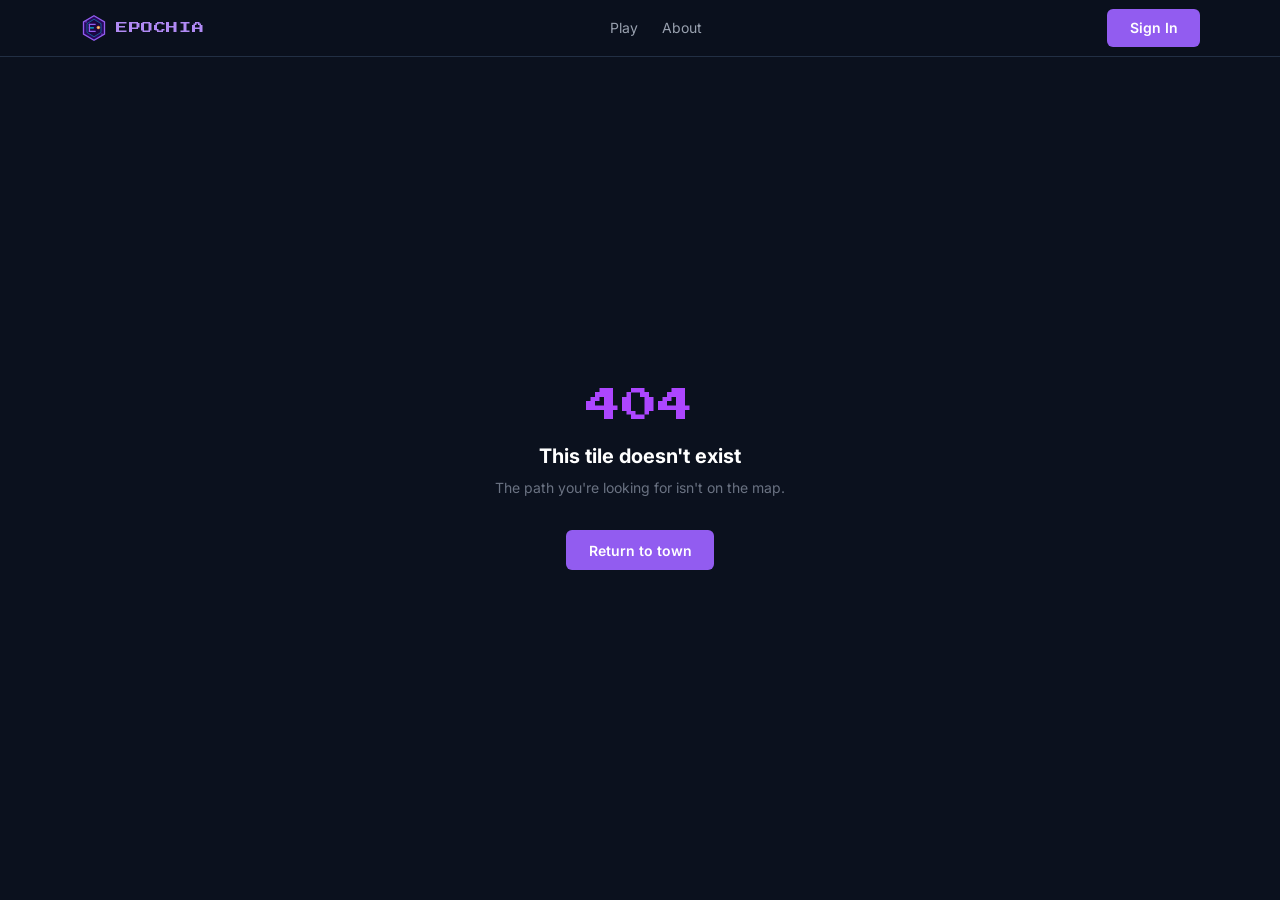
==== index.html @ da59c042 "deploy: add index.html" ====
<!DOCTYPE html>
<html lang="en">
  <head>
    <meta charset="UTF-8" />
    <meta name="viewport" content="width=device-width, initial-scale=1.0, maximum-scale=1" />
    <title>Epochia Games</title>
    <meta name="description" content="Epochia Games — built on Replit. Update this description to reflect the app." />
    <meta name="robots" content="index, follow" />
    <meta property="og:title" content="Epochia Games" />
    <meta property="og:description" content="Epochia Games — built on Replit. Update this description to reflect the app." />
    <meta property="og:type" content="website" />
    <meta name="twitter:card" content="summary_large_image" />
    <meta name="twitter:title" content="Epochia Games" />
    <meta name="twitter:description" content="Epochia Games — built on Replit. Update this description to reflect the app." />
    <link rel="icon" type="image/svg+xml" href="/favicon.svg" />
    <link rel="preconnect" href="https://fonts.googleapis.com">
    <link rel="preconnect" href="https://fonts.gstatic.com" crossorigin>
    <link href="https://fonts.googleapis.com/css2?family=Inter:wght@400;500;600;700&display=swap" rel="stylesheet">
    <script type="module" crossorigin src="/assets/index-Gk2Ag3Xk.js"></script>
    <link rel="stylesheet" crossorigin href="/assets/index-BjcVguoH.css">
  </head>
  <body>
    <div id="root"></div>
  </body>
</html>
---- assets/index-BjcVguoH.css ----
@import"https://fonts.googleapis.com/css2?family=Press+Start+2P&family=Inter:wght@400;500;600;700&display=swap";@layer components;@layer properties{@supports (((-webkit-hyphens:none)) and (not (margin-trim:inline))) or ((-moz-orient:inline) and (not (color:rgb(from red r g b)))){*,:before,:after,::backdrop{--tw-translate-x:0;--tw-translate-y:0;--tw-translate-z:0;--tw-rotate-x:initial;--tw-rotate-y:initial;--tw-rotate-z:initial;--tw-skew-x:initial;--tw-skew-y:initial;--tw-space-y-reverse:0;--tw-space-x-reverse:0;--tw-border-style:solid;--tw-leading:initial;--tw-font-weight:initial;--tw-tracking:initial;--tw-ordinal:initial;--tw-slashed-zero:initial;--tw-numeric-figure:initial;--tw-numeric-spacing:initial;--tw-numeric-fraction:initial;--tw-shadow:0 0 #0000;--tw-shadow-color:initial;--tw-shadow-alpha:100%;--tw-inset-shadow:0 0 #0000;--tw-inset-shadow-color:initial;--tw-inset-shadow-alpha:100%;--tw-ring-color:initial;--tw-ring-shadow:0 0 #0000;--tw-inset-ring-color:initial;--tw-inset-ring-shadow:0 0 #0000;--tw-ring-inset:initial;--tw-ring-offset-width:0px;--tw-ring-offset-color:#fff;--tw-ring-offset-shadow:0 0 #0000;--tw-outline-style:solid;--tw-backdrop-blur:initial;--tw-backdrop-brightness:initial;--tw-backdrop-contrast:initial;--tw-backdrop-grayscale:initial;--tw-backdrop-hue-rotate:initial;--tw-backdrop-invert:initial;--tw-backdrop-opacity:initial;--tw-backdrop-saturate:initial;--tw-backdrop-sepia:initial;--tw-duration:initial;--tw-ease:initial;--tw-content:"";--tw-animation-delay:0s;--tw-animation-direction:normal;--tw-animation-duration:initial;--tw-animation-fill-mode:none;--tw-animation-iteration-count:1;--tw-enter-blur:0;--tw-enter-opacity:1;--tw-enter-rotate:0;--tw-enter-scale:1;--tw-enter-translate-x:0;--tw-enter-translate-y:0;--tw-exit-blur:0;--tw-exit-opacity:1;--tw-exit-rotate:0;--tw-exit-scale:1;--tw-exit-translate-x:0;--tw-exit-translate-y:0}}}@layer theme{:root,:host{--font-mono:ui-monospace, SFMono-Regular, Menlo, Monaco, Consolas, "Liberation Mono", "Courier New", monospace;--color-red-50:oklch(97.1% .013 17.38);--color-red-300:oklch(80.8% .114 19.571);--color-red-400:oklch(70.4% .191 22.216);--color-red-500:oklch(63.7% .237 25.331);--color-red-600:oklch(57.7% .245 27.325);--color-green-400:oklch(79.2% .209 151.711);--color-purple-400:oklch(71.4% .203 305.504);--color-purple-500:oklch(62.7% .265 303.9);--color-purple-600:oklch(55.8% .288 302.321);--color-gray-50:oklch(98.5% .002 247.839);--color-gray-300:oklch(87.2% .01 258.338);--color-gray-400:oklch(70.7% .022 261.325);--color-gray-500:oklch(55.1% .027 264.364);--color-gray-600:oklch(44.6% .03 256.802);--color-gray-900:oklch(21% .034 264.665);--color-gray-950:oklch(13% .028 261.692);--color-black:#000;--color-white:#fff;--spacing:.25rem;--container-sm:24rem;--container-md:28rem;--container-lg:32rem;--container-2xl:42rem;--container-6xl:72rem;--text-xs:.75rem;--text-xs--line-height:calc(1 / .75);--text-sm:.875rem;--text-sm--line-height:calc(1.25 / .875);--text-base:1rem;--text-base--line-height: 1.5 ;--text-lg:1.125rem;--text-lg--line-height:calc(1.75 / 1.125);--text-xl:1.25rem;--text-xl--line-height:calc(1.75 / 1.25);--text-2xl:1.5rem;--text-2xl--line-height:calc(2 / 1.5);--text-3xl:1.875rem;--text-3xl--line-height: 1.2 ;--text-4xl:2.25rem;--text-4xl--line-height:calc(2.5 / 2.25);--font-weight-normal:400;--font-weight-medium:500;--font-weight-semibold:600;--font-weight-bold:700;--tracking-tight:-.025em;--tracking-wider:.05em;--tracking-widest:.1em;--leading-snug:1.375;--leading-normal:1.5;--leading-relaxed:1.625;--radius-xl:.75rem;--radius-2xl:1rem;--ease-in-out:cubic-bezier(.4, 0, .2, 1);--animate-spin:spin 1s linear infinite;--animate-pulse:pulse 2s cubic-bezier(.4, 0, .6, 1) infinite;--blur-xl:24px;--aspect-video:16 / 9;--default-transition-duration:.15s;--default-transition-timing-function:cubic-bezier(.4, 0, .2, 1);--default-font-family:"Inter", sans-serif;--default-mono-font-family:var(--font-mono);--color-border:hsl(var(--border))}}@layer base{*,:after,:before,::backdrop{box-sizing:border-box;border:0 solid;margin:0;padding:0}::file-selector-button{box-sizing:border-box;border:0 solid;margin:0;padding:0}html,:host{-webkit-text-size-adjust:100%;tab-size:4;line-height:1.5;font-family:var(--default-font-family,ui-sans-serif, system-ui, sans-serif, "Apple Color Emoji", "Segoe UI Emoji", "Segoe UI Symbol", "Noto Color Emoji");font-feature-settings:var(--default-font-feature-settings,normal);font-variation-settings:var(--default-font-variation-settings,normal);-webkit-tap-highlight-color:transparent}hr{height:0;color:inherit;border-top-width:1px}abbr:where([title]){-webkit-text-decoration:underline dotted;text-decoration:underline dotted}h1,h2,h3,h4,h5,h6{font-size:inherit;font-weight:inherit}a{color:inherit;-webkit-text-decoration:inherit;text-decoration:inherit}b,strong{font-weight:bolder}code,kbd,samp,pre{font-family:var(--default-mono-font-family,ui-monospace, SFMono-Regular, Menlo, Monaco, Consolas, "Liberation Mono", "Courier New", monospace);font-feature-settings:var(--default-mono-font-feature-settings,normal);font-variation-settings:var(--default-mono-font-variation-settings,normal);font-size:1em}small{font-size:80%}sub,sup{vertical-align:baseline;font-size:75%;line-height:0;position:relative}sub{bottom:-.25em}sup{top:-.5em}table{text-indent:0;border-color:inherit;border-collapse:collapse}:-moz-focusring{outline:auto}progress{vertical-align:baseline}summary{display:list-item}ol,ul,menu{list-style:none}img,svg,video,canvas,audio,iframe,embed,object{vertical-align:middle;display:block}img,video{max-width:100%;height:auto}button,input,select,optgroup,textarea{font:inherit;font-feature-settings:inherit;font-variation-settings:inherit;letter-spacing:inherit;color:inherit;opacity:1;background-color:#0000;border-radius:0}::file-selector-button{font:inherit;font-feature-settings:inherit;font-variation-settings:inherit;letter-spacing:inherit;color:inherit;opacity:1;background-color:#0000;border-radius:0}:where(select:is([multiple],[size])) optgroup{font-weight:bolder}:where(select:is([multiple],[size])) optgroup option{padding-inline-start:20px}::file-selector-button{margin-inline-end:4px}::placeholder{opacity:1}@supports (not ((-webkit-appearance:-apple-pay-button))) or (contain-intrinsic-size:1px){::placeholder{color:currentColor}@supports (color:color-mix(in lab,red,red)){::placeholder{color:color-mix(in oklab,currentcolor 50%,transparent)}}}textarea{resize:vertical}::-webkit-search-decoration{-webkit-appearance:none}::-webkit-date-and-time-value{min-height:1lh;text-align:inherit}::-webkit-datetime-edit{display:inline-flex}::-webkit-datetime-edit-fields-wrapper{padding:0}::-webkit-datetime-edit{padding-block:0}::-webkit-datetime-edit-year-field{padding-block:0}::-webkit-datetime-edit-month-field{padding-block:0}::-webkit-datetime-edit-day-field{padding-block:0}::-webkit-datetime-edit-hour-field{padding-block:0}::-webkit-datetime-edit-minute-field{padding-block:0}::-webkit-datetime-edit-second-field{padding-block:0}::-webkit-datetime-edit-millisecond-field{padding-block:0}::-webkit-datetime-edit-meridiem-field{padding-block:0}::-webkit-calendar-picker-indicator{line-height:1}:-moz-ui-invalid{box-shadow:none}button,input:where([type=button],[type=reset],[type=submit]){appearance:button}::file-selector-button{appearance:button}::-webkit-inner-spin-button{height:auto}::-webkit-outer-spin-button{height:auto}[hidden]:where(:not([hidden=until-found])){display:none!important}*{box-sizing:border-box;margin:0;padding:0}body{background:hsl(var(--background));color:hsl(var(--foreground));min-height:100vh;font-family:Inter,sans-serif;overflow-x:hidden}html{scroll-behavior:smooth}}@layer utilities{.\@container\/field-group{container:field-group/inline-size}.pointer-events-auto{pointer-events:auto}.pointer-events-none{pointer-events:none}.invisible{visibility:hidden}.sr-only{clip-path:inset(50%);white-space:nowrap;border-width:0;width:1px;height:1px;margin:-1px;padding:0;position:absolute;overflow:hidden}.absolute{position:absolute}.fixed{position:fixed}.relative{position:relative}.static{position:static}.inset-0{inset:calc(var(--spacing) * 0)}.inset-x-0{inset-inline:calc(var(--spacing) * 0)}.inset-y-0{inset-block:calc(var(--spacing) * 0)}.-top-12{top:calc(var(--spacing) * -12)}.top-0{top:calc(var(--spacing) * 0)}.top-1\.5{top:calc(var(--spacing) * 1.5)}.top-1\/2{top:50%}.top-2{top:calc(var(--spacing) * 2)}.top-3\.5{top:calc(var(--spacing) * 3.5)}.top-4{top:calc(var(--spacing) * 4)}.top-10{top:calc(var(--spacing) * 10)}.top-\[1px\]{top:1px}.top-\[50\%\]{top:50%}.top-\[60\%\]{top:60%}.top-full{top:100%}.-right-12{right:calc(var(--spacing) * -12)}.right-0{right:calc(var(--spacing) * 0)}.right-1{right:calc(var(--spacing) * 1)}.right-2{right:calc(var(--spacing) * 2)}.right-3{right:calc(var(--spacing) * 3)}.right-4{right:calc(var(--spacing) * 4)}.-bottom-12{bottom:calc(var(--spacing) * -12)}.bottom-0{bottom:calc(var(--spacing) * 0)}.bottom-4{bottom:calc(var(--spacing) * 4)}.bottom-20{bottom:calc(var(--spacing) * 20)}.-left-12{left:calc(var(--spacing) * -12)}.left-0{left:calc(var(--spacing) * 0)}.left-1\/2{left:50%}.left-2{left:calc(var(--spacing) * 2)}.left-3{left:calc(var(--spacing) * 3)}.left-7{left:calc(var(--spacing) * 7)}.left-\[50\%\]{left:50%}.z-10{z-index:10}.z-20{z-index:20}.z-50{z-index:50}.z-\[1\]{z-index:1}.z-\[100\]{z-index:100}.order-first{order:-9999}.order-last{order:9999}.container{width:100%}@media(min-width:40rem){.container{max-width:40rem}}@media(min-width:48rem){.container{max-width:48rem}}@media(min-width:64rem){.container{max-width:64rem}}@media(min-width:80rem){.container{max-width:80rem}}@media(min-width:96rem){.container{max-width:96rem}}.\!m-0{margin:calc(var(--spacing) * 0)!important}.-mx-1{margin-inline:calc(var(--spacing) * -1)}.mx-2{margin-inline:calc(var(--spacing) * 2)}.mx-3\.5{margin-inline:calc(var(--spacing) * 3.5)}.mx-4{margin-inline:calc(var(--spacing) * 4)}.mx-auto{margin-inline:auto}.-my-2{margin-block:calc(var(--spacing) * -2)}.my-0{margin-block:calc(var(--spacing) * 0)}.my-0\.5{margin-block:calc(var(--spacing) * .5)}.my-1{margin-block:calc(var(--spacing) * 1)}.-mt-4{margin-top:calc(var(--spacing) * -4)}.mt-0\.5{margin-top:calc(var(--spacing) * .5)}.mt-1\.5{margin-top:calc(var(--spacing) * 1.5)}.mt-2{margin-top:calc(var(--spacing) * 2)}.mt-3{margin-top:calc(var(--spacing) * 3)}.mt-4{margin-top:calc(var(--spacing) * 4)}.mt-5{margin-top:calc(var(--spacing) * 5)}.mt-24{margin-top:calc(var(--spacing) * 24)}.mt-auto{margin-top:auto}.mr-2{margin-right:calc(var(--spacing) * 2)}.mb-1{margin-bottom:calc(var(--spacing) * 1)}.mb-1\.5{margin-bottom:calc(var(--spacing) * 1.5)}.mb-2{margin-bottom:calc(var(--spacing) * 2)}.mb-3{margin-bottom:calc(var(--spacing) * 3)}.mb-4{margin-bottom:calc(var(--spacing) * 4)}.mb-6{margin-bottom:calc(var(--spacing) * 6)}.mb-8{margin-bottom:calc(var(--spacing) * 8)}.mb-10{margin-bottom:calc(var(--spacing) * 10)}.-ml-4{margin-left:calc(var(--spacing) * -4)}.ml-1{margin-left:calc(var(--spacing) * 1)}.ml-4{margin-left:calc(var(--spacing) * 4)}.ml-auto{margin-left:auto}.line-clamp-2{-webkit-line-clamp:2;-webkit-box-orient:vertical;display:-webkit-box;overflow:hidden}.block{display:block}.flex{display:flex}.grid{display:grid}.hidden{display:none}.inline-flex{display:inline-flex}.table{display:table}.aspect-square{aspect-ratio:1}.aspect-video{aspect-ratio:var(--aspect-video)}.size-4{width:calc(var(--spacing) * 4);height:calc(var(--spacing) * 4)}.size-6{width:calc(var(--spacing) * 6);height:calc(var(--spacing) * 6)}.size-8{width:calc(var(--spacing) * 8);height:calc(var(--spacing) * 8)}.size-10{width:calc(var(--spacing) * 10);height:calc(var(--spacing) * 10)}.size-\[--cell-size\]{width:--cell-size;height:--cell-size}.h-1\.5{height:calc(var(--spacing) * 1.5)}.h-2{height:calc(var(--spacing) * 2)}.h-2\.5{height:calc(var(--spacing) * 2.5)}.h-3{height:calc(var(--spacing) * 3)}.h-3\.5{height:calc(var(--spacing) * 3.5)}.h-4{height:calc(var(--spacing) * 4)}.h-5{height:calc(var(--spacing) * 5)}.h-6{height:calc(var(--spacing) * 6)}.h-7{height:calc(var(--spacing) * 7)}.h-8{height:calc(var(--spacing) * 8)}.h-9{height:calc(var(--spacing) * 9)}.h-10{height:calc(var(--spacing) * 10)}.h-12{height:calc(var(--spacing) * 12)}.h-14{height:calc(var(--spacing) * 14)}.h-20{height:calc(var(--spacing) * 20)}.h-24{height:calc(var(--spacing) * 24)}.h-\[--cell-size\]{height:--cell-size}.h-\[1px\]{height:1px}.h-\[var\(--radix-navigation-menu-viewport-height\)\]{height:var(--radix-navigation-menu-viewport-height)}.h-\[var\(--radix-select-trigger-height\)\]{height:var(--radix-select-trigger-height)}.h-auto{height:auto}.h-full{height:100%}.h-px{height:1px}.h-svh{height:100svh}.max-h-\[--radix-context-menu-content-available-height\]{max-height:--radix-context-menu-content-available-height}.max-h-\[--radix-select-content-available-height\]{max-height:--radix-select-content-available-height}.max-h-\[300px\]{max-height:300px}.max-h-\[var\(--radix-dropdown-menu-content-available-height\)\]{max-height:var(--radix-dropdown-menu-content-available-height)}.max-h-screen{max-height:100vh}.min-h-0{min-height:calc(var(--spacing) * 0)}.min-h-8{min-height:calc(var(--spacing) * 8)}.min-h-9{min-height:calc(var(--spacing) * 9)}.min-h-10{min-height:calc(var(--spacing) * 10)}.min-h-\[60px\]{min-height:60px}.min-h-screen{min-height:100vh}.min-h-svh{min-height:100svh}.w-0{width:calc(var(--spacing) * 0)}.w-1{width:calc(var(--spacing) * 1)}.w-2{width:calc(var(--spacing) * 2)}.w-2\.5{width:calc(var(--spacing) * 2.5)}.w-3{width:calc(var(--spacing) * 3)}.w-3\.5{width:calc(var(--spacing) * 3.5)}.w-3\/4{width:75%}.w-4{width:calc(var(--spacing) * 4)}.w-5{width:calc(var(--spacing) * 5)}.w-6{width:calc(var(--spacing) * 6)}.w-7{width:calc(var(--spacing) * 7)}.w-8{width:calc(var(--spacing) * 8)}.w-9{width:calc(var(--spacing) * 9)}.w-10{width:calc(var(--spacing) * 10)}.w-20{width:calc(var(--spacing) * 20)}.w-24{width:calc(var(--spacing) * 24)}.w-64{width:calc(var(--spacing) * 64)}.w-72{width:calc(var(--spacing) * 72)}.w-\[--cell-size\]{width:--cell-size}.w-\[1px\]{width:1px}.w-\[100px\]{width:100px}.w-\[var\(--sidebar-width\)\]{width:var(--sidebar-width)}.w-auto{width:auto}.w-fit{width:fit-content}.w-full{width:100%}.w-max{width:max-content}.w-px{width:1px}.max-w-2xl{max-width:var(--container-2xl)}.max-w-6xl{max-width:var(--container-6xl)}.max-w-\[var\(--skeleton-width\)\]{max-width:var(--skeleton-width)}.max-w-lg{max-width:var(--container-lg)}.max-w-max{max-width:max-content}.max-w-md{max-width:var(--container-md)}.max-w-sm{max-width:var(--container-sm)}.min-w-0{min-width:calc(var(--spacing) * 0)}.min-w-5{min-width:calc(var(--spacing) * 5)}.min-w-8{min-width:calc(var(--spacing) * 8)}.min-w-9{min-width:calc(var(--spacing) * 9)}.min-w-10{min-width:calc(var(--spacing) * 10)}.min-w-\[--cell-size\]{min-width:--cell-size}.min-w-\[8rem\]{min-width:8rem}.min-w-\[12rem\]{min-width:12rem}.min-w-\[var\(--radix-select-trigger-width\)\]{min-width:var(--radix-select-trigger-width)}.flex-1{flex:1}.flex-shrink-0,.shrink-0{flex-shrink:0}.grow{flex-grow:1}.grow-0{flex-grow:0}.basis-full{flex-basis:100%}.caption-bottom{caption-side:bottom}.border-collapse{border-collapse:collapse}.origin-\[--radix-context-menu-content-transform-origin\]{transform-origin:--radix-context-menu-content-transform-origin}.origin-\[--radix-dropdown-menu-content-transform-origin\]{transform-origin:--radix-dropdown-menu-content-transform-origin}.origin-\[--radix-hover-card-content-transform-origin\]{transform-origin:--radix-hover-card-content-transform-origin}.origin-\[--radix-menubar-content-transform-origin\]{transform-origin:--radix-menubar-content-transform-origin}.origin-\[--radix-popover-content-transform-origin\]{transform-origin:--radix-popover-content-transform-origin}.origin-\[--radix-select-content-transform-origin\]{transform-origin:--radix-select-content-transform-origin}.origin-\[--radix-tooltip-content-transform-origin\]{transform-origin:--radix-tooltip-content-transform-origin}.-translate-x-1\/2{--tw-translate-x: -50% ;translate:var(--tw-translate-x) var(--tw-translate-y)}.-translate-x-px{--tw-translate-x:-1px;translate:var(--tw-translate-x) var(--tw-translate-y)}.translate-x-\[-50\%\]{--tw-translate-x:-50%;translate:var(--tw-translate-x) var(--tw-translate-y)}.translate-x-px{--tw-translate-x:1px;translate:var(--tw-translate-x) var(--tw-translate-y)}.-translate-y-1\/2{--tw-translate-y: -50% ;translate:var(--tw-translate-x) var(--tw-translate-y)}.translate-y-\[-50\%\]{--tw-translate-y:-50%;translate:var(--tw-translate-x) var(--tw-translate-y)}.rotate-45{rotate:45deg}.rotate-90{rotate:90deg}.transform{transform:var(--tw-rotate-x,) var(--tw-rotate-y,) var(--tw-rotate-z,) var(--tw-skew-x,) var(--tw-skew-y,)}.animate-caret-blink{animation:1.25s ease-out infinite caret-blink}.animate-in{animation:enter var(--tw-animation-duration,var(--tw-duration,.15s))var(--tw-ease,ease)var(--tw-animation-delay,0s)var(--tw-animation-iteration-count,1)var(--tw-animation-direction,normal)var(--tw-animation-fill-mode,none)}.animate-pulse{animation:var(--animate-pulse)}.animate-spin{animation:var(--animate-spin)}.cursor-default{cursor:default}.cursor-pointer{cursor:pointer}.cursor-text{cursor:text}.touch-none{touch-action:none}.resize{resize:both}.resize-none{resize:none}.list-disc{list-style-type:disc}.list-none{list-style-type:none}.grid-cols-1{grid-template-columns:repeat(1,minmax(0,1fr))}.flex-col{flex-direction:column}.flex-col-reverse{flex-direction:column-reverse}.flex-row{flex-direction:row}.flex-wrap{flex-wrap:wrap}.place-content-center{place-content:center}.items-center{align-items:center}.items-end{align-items:flex-end}.items-start{align-items:flex-start}.items-stretch{align-items:stretch}.justify-between{justify-content:space-between}.justify-center{justify-content:center}.justify-start{justify-content:flex-start}.gap-1{gap:calc(var(--spacing) * 1)}.gap-1\.5{gap:calc(var(--spacing) * 1.5)}.gap-2{gap:calc(var(--spacing) * 2)}.gap-2\.5{gap:calc(var(--spacing) * 2.5)}.gap-3{gap:calc(var(--spacing) * 3)}.gap-4{gap:calc(var(--spacing) * 4)}.gap-6{gap:calc(var(--spacing) * 6)}.gap-7{gap:calc(var(--spacing) * 7)}:where(.space-y-0\.5>:not(:last-child)){--tw-space-y-reverse:0;margin-block-start:calc(calc(var(--spacing) * .5) * var(--tw-space-y-reverse));margin-block-end:calc(calc(var(--spacing) * .5) * calc(1 - var(--tw-space-y-reverse)))}:where(.space-y-1>:not(:last-child)){--tw-space-y-reverse:0;margin-block-start:calc(calc(var(--spacing) * 1) * var(--tw-space-y-reverse));margin-block-end:calc(calc(var(--spacing) * 1) * calc(1 - var(--tw-space-y-reverse)))}:where(.space-y-1\.5>:not(:last-child)){--tw-space-y-reverse:0;margin-block-start:calc(calc(var(--spacing) * 1.5) * var(--tw-space-y-reverse));margin-block-end:calc(calc(var(--spacing) * 1.5) * calc(1 - var(--tw-space-y-reverse)))}:where(.space-y-2>:not(:last-child)){--tw-space-y-reverse:0;margin-block-start:calc(calc(var(--spacing) * 2) * var(--tw-space-y-reverse));margin-block-end:calc(calc(var(--spacing) * 2) * calc(1 - var(--tw-space-y-reverse)))}:where(.space-y-3>:not(:last-child)){--tw-space-y-reverse:0;margin-block-start:calc(calc(var(--spacing) * 3) * var(--tw-space-y-reverse));margin-block-end:calc(calc(var(--spacing) * 3) * calc(1 - var(--tw-space-y-reverse)))}:where(.space-y-4>:not(:last-child)){--tw-space-y-reverse:0;margin-block-start:calc(calc(var(--spacing) * 4) * var(--tw-space-y-reverse));margin-block-end:calc(calc(var(--spacing) * 4) * calc(1 - var(--tw-space-y-reverse)))}:where(.space-y-8>:not(:last-child)){--tw-space-y-reverse:0;margin-block-start:calc(calc(var(--spacing) * 8) * var(--tw-space-y-reverse));margin-block-end:calc(calc(var(--spacing) * 8) * calc(1 - var(--tw-space-y-reverse)))}:where(.space-x-1>:not(:last-child)){--tw-space-x-reverse:0;margin-inline-start:calc(calc(var(--spacing) * 1) * var(--tw-space-x-reverse));margin-inline-end:calc(calc(var(--spacing) * 1) * calc(1 - var(--tw-space-x-reverse)))}:where(.space-x-4>:not(:last-child)){--tw-space-x-reverse:0;margin-inline-start:calc(calc(var(--spacing) * 4) * var(--tw-space-x-reverse));margin-inline-end:calc(calc(var(--spacing) * 4) * calc(1 - var(--tw-space-x-reverse)))}.self-stretch{align-self:stretch}.overflow-auto{overflow:auto}.overflow-hidden{overflow:hidden}.overflow-x-auto{overflow-x:auto}.overflow-x-hidden{overflow-x:hidden}.overflow-y-auto{overflow-y:auto}.rounded{border-radius:.25rem}.rounded-2xl{border-radius:var(--radius-2xl)}.rounded-\[2px\]{border-radius:2px}.rounded-\[calc\(var\(--radius\)-5px\)\]{border-radius:calc(var(--radius) - 5px)}.rounded-\[inherit\]{border-radius:inherit}.rounded-full{border-radius:3.40282e38px}.rounded-lg{border-radius:8px}.rounded-md{border-radius:6px}.rounded-none{border-radius:0}.rounded-sm{border-radius:4px}.rounded-xl{border-radius:var(--radius-xl)}.rounded-t-\[10px\]{border-top-left-radius:10px;border-top-right-radius:10px}.rounded-l-md{border-top-left-radius:6px;border-bottom-left-radius:6px}.rounded-tl-sm{border-top-left-radius:4px}.rounded-r-md{border-top-right-radius:6px;border-bottom-right-radius:6px}.border{border-style:var(--tw-border-style);border-width:1px}.border-0{border-style:var(--tw-border-style);border-width:0}.border-2{border-style:var(--tw-border-style);border-width:2px}.border-\[1\.5px\]{border-style:var(--tw-border-style);border-width:1.5px}.border-y{border-block-style:var(--tw-border-style);border-block-width:1px}.border-t{border-top-style:var(--tw-border-style);border-top-width:1px}.border-r{border-right-style:var(--tw-border-style);border-right-width:1px}.border-b{border-bottom-style:var(--tw-border-style);border-bottom-width:1px}.border-l{border-left-style:var(--tw-border-style);border-left-width:1px}.border-dashed{--tw-border-style:dashed;border-style:dashed}.\[border-color\:var\(--badge-outline\)\]{border-color:var(--badge-outline)}.\[border-color\:var\(--button-outline\)\]{border-color:var(--button-outline)}.border-\[--color-border\]{border-color:--color-border}.border-border,.border-border\/50{border-color:hsl(var(--border))}@supports (color:color-mix(in lab,red,red)){.border-border\/50{border-color:color-mix(in oklab,hsl(var(--border)) 50%,transparent)}}.border-destructive,.border-destructive\/50{border-color:hsl(var(--destructive))}@supports (color:color-mix(in lab,red,red)){.border-destructive\/50{border-color:color-mix(in oklab,hsl(var(--destructive)) 50%,transparent)}}.border-input{border-color:hsl(var(--input))}.border-primary,.border-primary\/50{border-color:hsl(var(--primary))}@supports (color:color-mix(in lab,red,red)){.border-primary\/50{border-color:color-mix(in oklab,hsl(var(--primary)) 50%,transparent)}}.border-purple-400\/50{border-color:#c07eff80}@supports (color:color-mix(in lab,red,red)){.border-purple-400\/50{border-color:color-mix(in oklab,var(--color-purple-400) 50%,transparent)}}.border-purple-500\/30{border-color:#ac4bff4d}@supports (color:color-mix(in lab,red,red)){.border-purple-500\/30{border-color:color-mix(in oklab,var(--color-purple-500) 30%,transparent)}}.border-red-500\/30{border-color:#fb2c364d}@supports (color:color-mix(in lab,red,red)){.border-red-500\/30{border-color:color-mix(in oklab,var(--color-red-500) 30%,transparent)}}.border-transparent{border-color:#0000}.border-white\/5{border-color:#ffffff0d}@supports (color:color-mix(in lab,red,red)){.border-white\/5{border-color:color-mix(in oklab,var(--color-white) 5%,transparent)}}.border-white\/10{border-color:#ffffff1a}@supports (color:color-mix(in lab,red,red)){.border-white\/10{border-color:color-mix(in oklab,var(--color-white) 10%,transparent)}}.border-white\/15{border-color:#ffffff26}@supports (color:color-mix(in lab,red,red)){.border-white\/15{border-color:color-mix(in oklab,var(--color-white) 15%,transparent)}}.border-t-transparent{border-top-color:#0000}.border-l-transparent{border-left-color:#0000}.bg-\[--color-bg\]{background-color:--color-bg}.bg-accent{background-color:hsl(var(--accent))}.bg-background{background-color:hsl(var(--background))}.bg-black\/30{background-color:#0000004d}@supports (color:color-mix(in lab,red,red)){.bg-black\/30{background-color:color-mix(in oklab,var(--color-black) 30%,transparent)}}.bg-black\/50{background-color:#00000080}@supports (color:color-mix(in lab,red,red)){.bg-black\/50{background-color:color-mix(in oklab,var(--color-black) 50%,transparent)}}.bg-black\/75{background-color:#000000bf}@supports (color:color-mix(in lab,red,red)){.bg-black\/75{background-color:color-mix(in oklab,var(--color-black) 75%,transparent)}}.bg-black\/80{background-color:#000c}@supports (color:color-mix(in lab,red,red)){.bg-black\/80{background-color:color-mix(in oklab,var(--color-black) 80%,transparent)}}.bg-border{background-color:hsl(var(--border))}.bg-card{background-color:hsl(var(--card))}.bg-destructive{background-color:hsl(var(--destructive))}.bg-foreground{background-color:hsl(var(--foreground))}.bg-gray-50{background-color:var(--color-gray-50)}.bg-gray-950{background-color:var(--color-gray-950)}.bg-gray-950\/95{background-color:#030712f2}@supports (color:color-mix(in lab,red,red)){.bg-gray-950\/95{background-color:color-mix(in oklab,var(--color-gray-950) 95%,transparent)}}.bg-green-400{background-color:var(--color-green-400)}.bg-input{background-color:hsl(var(--input))}.bg-muted,.bg-muted\/50{background-color:hsl(var(--muted))}@supports (color:color-mix(in lab,red,red)){.bg-muted\/50{background-color:color-mix(in oklab,hsl(var(--muted)) 50%,transparent)}}.bg-primary,.bg-primary\/10{background-color:hsl(var(--primary))}@supports (color:color-mix(in lab,red,red)){.bg-primary\/10{background-color:color-mix(in oklab,hsl(var(--primary)) 10%,transparent)}}.bg-primary\/20{background-color:hsl(var(--primary))}@supports (color:color-mix(in lab,red,red)){.bg-primary\/20{background-color:color-mix(in oklab,hsl(var(--primary)) 20%,transparent)}}.bg-purple-500\/10{background-color:#ac4bff1a}@supports (color:color-mix(in lab,red,red)){.bg-purple-500\/10{background-color:color-mix(in oklab,var(--color-purple-500) 10%,transparent)}}.bg-purple-500\/40{background-color:#ac4bff66}@supports (color:color-mix(in lab,red,red)){.bg-purple-500\/40{background-color:color-mix(in oklab,var(--color-purple-500) 40%,transparent)}}.bg-purple-600{background-color:var(--color-purple-600)}.bg-red-500\/10{background-color:#fb2c361a}@supports (color:color-mix(in lab,red,red)){.bg-red-500\/10{background-color:color-mix(in oklab,var(--color-red-500) 10%,transparent)}}.bg-secondary{background-color:hsl(var(--secondary))}.bg-transparent{background-color:#0000}.bg-white\/5{background-color:#ffffff0d}@supports (color:color-mix(in lab,red,red)){.bg-white\/5{background-color:color-mix(in oklab,var(--color-white) 5%,transparent)}}.fill-current{fill:currentColor}.fill-primary{fill:hsl(var(--primary))}.p-0{padding:calc(var(--spacing) * 0)}.p-1{padding:calc(var(--spacing) * 1)}.p-2{padding:calc(var(--spacing) * 2)}.p-3{padding:calc(var(--spacing) * 3)}.p-4{padding:calc(var(--spacing) * 4)}.p-5{padding:calc(var(--spacing) * 5)}.p-6{padding:calc(var(--spacing) * 6)}.p-\[1px\]{padding:1px}.px-1{padding-inline:calc(var(--spacing) * 1)}.px-1\.5{padding-inline:calc(var(--spacing) * 1.5)}.px-2{padding-inline:calc(var(--spacing) * 2)}.px-2\.5{padding-inline:calc(var(--spacing) * 2.5)}.px-3{padding-inline:calc(var(--spacing) * 3)}.px-4{padding-inline:calc(var(--spacing) * 4)}.px-8{padding-inline:calc(var(--spacing) * 8)}.px-\[--cell-size\]{padding-inline:--cell-size}.py-0\.5{padding-block:calc(var(--spacing) * .5)}.py-1{padding-block:calc(var(--spacing) * 1)}.py-1\.5{padding-block:calc(var(--spacing) * 1.5)}.py-2{padding-block:calc(var(--spacing) * 2)}.py-3{padding-block:calc(var(--spacing) * 3)}.py-4{padding-block:calc(var(--spacing) * 4)}.py-6{padding-block:calc(var(--spacing) * 6)}.py-8{padding-block:calc(var(--spacing) * 8)}.py-12{padding-block:calc(var(--spacing) * 12)}.py-14{padding-block:calc(var(--spacing) * 14)}.py-16{padding-block:calc(var(--spacing) * 16)}.py-20{padding-block:calc(var(--spacing) * 20)}.pt-0{padding-top:calc(var(--spacing) * 0)}.pt-3{padding-top:calc(var(--spacing) * 3)}.pt-4{padding-top:calc(var(--spacing) * 4)}.pt-6{padding-top:calc(var(--spacing) * 6)}.pt-14{padding-top:calc(var(--spacing) * 14)}.pr-1{padding-right:calc(var(--spacing) * 1)}.pr-2{padding-right:calc(var(--spacing) * 2)}.pr-2\.5{padding-right:calc(var(--spacing) * 2.5)}.pr-3{padding-right:calc(var(--spacing) * 3)}.pr-4{padding-right:calc(var(--spacing) * 4)}.pr-8{padding-right:calc(var(--spacing) * 8)}.pb-3{padding-bottom:calc(var(--spacing) * 3)}.pb-4{padding-bottom:calc(var(--spacing) * 4)}.pl-2{padding-left:calc(var(--spacing) * 2)}.pl-2\.5{padding-left:calc(var(--spacing) * 2.5)}.pl-3{padding-left:calc(var(--spacing) * 3)}.pl-4{padding-left:calc(var(--spacing) * 4)}.pl-8{padding-left:calc(var(--spacing) * 8)}.text-center{text-align:center}.text-left{text-align:left}.align-middle{vertical-align:middle}.font-mono{font-family:var(--font-mono)}.font-pixel{font-family:"Press Start 2P",monospace}.font-sans{font-family:Inter,sans-serif}.text-2xl{font-size:var(--text-2xl);line-height:var(--tw-leading,var(--text-2xl--line-height))}.text-3xl{font-size:var(--text-3xl);line-height:var(--tw-leading,var(--text-3xl--line-height))}.text-4xl{font-size:var(--text-4xl);line-height:var(--tw-leading,var(--text-4xl--line-height))}.text-base{font-size:var(--text-base);line-height:var(--tw-leading,var(--text-base--line-height))}.text-lg{font-size:var(--text-lg);line-height:var(--tw-leading,var(--text-lg--line-height))}.text-sm{font-size:var(--text-sm);line-height:var(--tw-leading,var(--text-sm--line-height))}.text-sm\/relaxed{font-size:var(--text-sm);line-height:var(--leading-relaxed)}.text-xl{font-size:var(--text-xl);line-height:var(--tw-leading,var(--text-xl--line-height))}.text-xs{font-size:var(--text-xs);line-height:var(--tw-leading,var(--text-xs--line-height))}.text-\[0\.8rem\]{font-size:.8rem}.leading-none{--tw-leading:1;line-height:1}.leading-normal{--tw-leading:var(--leading-normal);line-height:var(--leading-normal)}.leading-relaxed{--tw-leading:var(--leading-relaxed);line-height:var(--leading-relaxed)}.leading-snug{--tw-leading:var(--leading-snug);line-height:var(--leading-snug)}.font-bold{--tw-font-weight:var(--font-weight-bold);font-weight:var(--font-weight-bold)}.font-medium{--tw-font-weight:var(--font-weight-medium);font-weight:var(--font-weight-medium)}.font-normal{--tw-font-weight:var(--font-weight-normal);font-weight:var(--font-weight-normal)}.font-semibold{--tw-font-weight:var(--font-weight-semibold);font-weight:var(--font-weight-semibold)}.tracking-tight{--tw-tracking:var(--tracking-tight);letter-spacing:var(--tracking-tight)}.tracking-wider{--tw-tracking:var(--tracking-wider);letter-spacing:var(--tracking-wider)}.tracking-widest{--tw-tracking:var(--tracking-widest);letter-spacing:var(--tracking-widest)}.text-balance{text-wrap:balance}.break-words{overflow-wrap:break-word}.whitespace-nowrap{white-space:nowrap}.text-accent-foreground{color:hsl(var(--accent-foreground))}.text-card-foreground{color:hsl(var(--card-foreground))}.text-current{color:currentColor}.text-destructive{color:hsl(var(--destructive))}.text-destructive-foreground{color:hsl(var(--destructive-foreground))}.text-foreground,.text-foreground\/50{color:hsl(var(--foreground))}@supports (color:color-mix(in lab,red,red)){.text-foreground\/50{color:color-mix(in oklab,hsl(var(--foreground)) 50%,transparent)}}.text-gray-300{color:var(--color-gray-300)}.text-gray-400{color:var(--color-gray-400)}.text-gray-500{color:var(--color-gray-500)}.text-gray-600{color:var(--color-gray-600)}.text-gray-900{color:var(--color-gray-900)}.text-muted-foreground{color:hsl(var(--muted-foreground))}.text-primary{color:hsl(var(--primary))}.text-primary-foreground{color:hsl(var(--primary-foreground))}.text-purple-400{color:var(--color-purple-400)}.text-purple-500{color:var(--color-purple-500)}.text-red-400{color:var(--color-red-400)}.text-red-500{color:var(--color-red-500)}.text-secondary-foreground{color:hsl(var(--secondary-foreground))}.text-white{color:var(--color-white)}.text-white\/40{color:#fff6}@supports (color:color-mix(in lab,red,red)){.text-white\/40{color:color-mix(in oklab,var(--color-white) 40%,transparent)}}.text-white\/50{color:#ffffff80}@supports (color:color-mix(in lab,red,red)){.text-white\/50{color:color-mix(in oklab,var(--color-white) 50%,transparent)}}.text-white\/60{color:#fff9}@supports (color:color-mix(in lab,red,red)){.text-white\/60{color:color-mix(in oklab,var(--color-white) 60%,transparent)}}.text-white\/90{color:#ffffffe6}@supports (color:color-mix(in lab,red,red)){.text-white\/90{color:color-mix(in oklab,var(--color-white) 90%,transparent)}}.tabular-nums{--tw-numeric-spacing:tabular-nums;font-variant-numeric:var(--tw-ordinal,) var(--tw-slashed-zero,) var(--tw-numeric-figure,) var(--tw-numeric-spacing,) var(--tw-numeric-fraction,)}.underline-offset-4{text-underline-offset:4px}.opacity-0{opacity:0}.opacity-25{opacity:.25}.opacity-50{opacity:.5}.opacity-60{opacity:.6}.opacity-70{opacity:.7}.opacity-75{opacity:.75}.opacity-90{opacity:.9}.shadow{--tw-shadow:0 1px 3px 0 var(--tw-shadow-color,#0000001a), 0 1px 2px -1px var(--tw-shadow-color,#0000001a);box-shadow:var(--tw-inset-shadow),var(--tw-inset-ring-shadow),var(--tw-ring-offset-shadow),var(--tw-ring-shadow),var(--tw-shadow)}.shadow-\[0_0_0_1px_hsl\(var\(--sidebar-border\)\)\]{--tw-shadow:0 0 0 1px var(--tw-shadow-color,hsl(var(--sidebar-border)));box-shadow:var(--tw-inset-shadow),var(--tw-inset-ring-shadow),var(--tw-ring-offset-shadow),var(--tw-ring-shadow),var(--tw-shadow)}.shadow-lg{--tw-shadow:0 10px 15px -3px var(--tw-shadow-color,#0000001a), 0 4px 6px -4px var(--tw-shadow-color,#0000001a);box-shadow:var(--tw-inset-shadow),var(--tw-inset-ring-shadow),var(--tw-ring-offset-shadow),var(--tw-ring-shadow),var(--tw-shadow)}.shadow-md{--tw-shadow:0 4px 6px -1px var(--tw-shadow-color,#0000001a), 0 2px 4px -2px var(--tw-shadow-color,#0000001a);box-shadow:var(--tw-inset-shadow),var(--tw-inset-ring-shadow),var(--tw-ring-offset-shadow),var(--tw-ring-shadow),var(--tw-shadow)}.shadow-none{--tw-shadow:0 0 #0000;box-shadow:var(--tw-inset-shadow),var(--tw-inset-ring-shadow),var(--tw-ring-offset-shadow),var(--tw-ring-shadow),var(--tw-shadow)}.shadow-sm{--tw-shadow:0 1px 3px 0 var(--tw-shadow-color,#0000001a), 0 1px 2px -1px var(--tw-shadow-color,#0000001a);box-shadow:var(--tw-inset-shadow),var(--tw-inset-ring-shadow),var(--tw-ring-offset-shadow),var(--tw-ring-shadow),var(--tw-shadow)}.shadow-xl{--tw-shadow:0 20px 25px -5px var(--tw-shadow-color,#0000001a), 0 8px 10px -6px var(--tw-shadow-color,#0000001a);box-shadow:var(--tw-inset-shadow),var(--tw-inset-ring-shadow),var(--tw-ring-offset-shadow),var(--tw-ring-shadow),var(--tw-shadow)}.shadow-xs{--tw-shadow:0 1px 2px 0 var(--tw-shadow-color,#0000000d);box-shadow:var(--tw-inset-shadow),var(--tw-inset-ring-shadow),var(--tw-ring-offset-shadow),var(--tw-ring-shadow),var(--tw-shadow)}.ring-0{--tw-ring-shadow:var(--tw-ring-inset,) 0 0 0 calc(0px + var(--tw-ring-offset-width)) var(--tw-ring-color,currentcolor);box-shadow:var(--tw-inset-shadow),var(--tw-inset-ring-shadow),var(--tw-ring-offset-shadow),var(--tw-ring-shadow),var(--tw-shadow)}.ring-1{--tw-ring-shadow:var(--tw-ring-inset,) 0 0 0 calc(1px + var(--tw-ring-offset-width)) var(--tw-ring-color,currentcolor);box-shadow:var(--tw-inset-shadow),var(--tw-inset-ring-shadow),var(--tw-ring-offset-shadow),var(--tw-ring-shadow),var(--tw-shadow)}.ring-ring{--tw-ring-color:hsl(var(--ring))}.ring-offset-background{--tw-ring-offset-color:hsl(var(--background))}.outline-hidden{--tw-outline-style:none;outline-style:none}@media(forced-colors:active){.outline-hidden{outline-offset:2px;outline:2px solid #0000}}.outline{outline-style:var(--tw-outline-style);outline-width:1px}.outline-2{outline-style:var(--tw-outline-style);outline-width:2px}.outline-offset-2{outline-offset:2px}.outline-transparent{outline-color:#0000}.backdrop-blur-xl{--tw-backdrop-blur:blur(var(--blur-xl));-webkit-backdrop-filter:var(--tw-backdrop-blur,) var(--tw-backdrop-brightness,) var(--tw-backdrop-contrast,) var(--tw-backdrop-grayscale,) var(--tw-backdrop-hue-rotate,) var(--tw-backdrop-invert,) var(--tw-backdrop-opacity,) var(--tw-backdrop-saturate,) var(--tw-backdrop-sepia,);backdrop-filter:var(--tw-backdrop-blur,) var(--tw-backdrop-brightness,) var(--tw-backdrop-contrast,) var(--tw-backdrop-grayscale,) var(--tw-backdrop-hue-rotate,) var(--tw-backdrop-invert,) var(--tw-backdrop-opacity,) var(--tw-backdrop-saturate,) var(--tw-backdrop-sepia,)}.transition{transition-property:color,background-color,border-color,outline-color,text-decoration-color,fill,stroke,--tw-gradient-from,--tw-gradient-via,--tw-gradient-to,opacity,box-shadow,transform,translate,scale,rotate,filter,-webkit-backdrop-filter,backdrop-filter,display,content-visibility,overlay,pointer-events;transition-timing-function:var(--tw-ease,var(--default-transition-timing-function));transition-duration:var(--tw-duration,var(--default-transition-duration))}.transition-\[color\,box-shadow\]{transition-property:color,box-shadow;transition-timing-function:var(--tw-ease,var(--default-transition-timing-function));transition-duration:var(--tw-duration,var(--default-transition-duration))}.transition-\[left\,right\,width\]{transition-property:left,right,width;transition-timing-function:var(--tw-ease,var(--default-transition-timing-function));transition-duration:var(--tw-duration,var(--default-transition-duration))}.transition-\[margin\,opacity\]{transition-property:margin,opacity;transition-timing-function:var(--tw-ease,var(--default-transition-timing-function));transition-duration:var(--tw-duration,var(--default-transition-duration))}.transition-\[width\,height\,padding\]{transition-property:width,height,padding;transition-timing-function:var(--tw-ease,var(--default-transition-timing-function));transition-duration:var(--tw-duration,var(--default-transition-duration))}.transition-\[width\]{transition-property:width;transition-timing-function:var(--tw-ease,var(--default-transition-timing-function));transition-duration:var(--tw-duration,var(--default-transition-duration))}.transition-all{transition-property:all;transition-timing-function:var(--tw-ease,var(--default-transition-timing-function));transition-duration:var(--tw-duration,var(--default-transition-duration))}.transition-colors{transition-property:color,background-color,border-color,outline-color,text-decoration-color,fill,stroke,--tw-gradient-from,--tw-gradient-via,--tw-gradient-to;transition-timing-function:var(--tw-ease,var(--default-transition-timing-function));transition-duration:var(--tw-duration,var(--default-transition-duration))}.transition-opacity{transition-property:opacity;transition-timing-function:var(--tw-ease,var(--default-transition-timing-function));transition-duration:var(--tw-duration,var(--default-transition-duration))}.transition-transform{transition-property:transform,translate,scale,rotate;transition-timing-function:var(--tw-ease,var(--default-transition-timing-function));transition-duration:var(--tw-duration,var(--default-transition-duration))}.duration-100{--tw-duration:.1s;transition-duration:.1s}.duration-200{--tw-duration:.2s;transition-duration:.2s}.duration-300{--tw-duration:.3s;transition-duration:.3s}.duration-1000{--tw-duration:1s;transition-duration:1s}.ease-in-out{--tw-ease:var(--ease-in-out);transition-timing-function:var(--ease-in-out)}.ease-linear{--tw-ease:linear;transition-timing-function:linear}.fade-in-0{--tw-enter-opacity:0}.outline-none{--tw-outline-style:none;outline-style:none}.select-none{-webkit-user-select:none;user-select:none}.zoom-in-95{--tw-enter-scale:.95}.\[--cell-size\:2rem\]{--cell-size:2rem}.running{animation-play-state:running}.group-focus-within\/menu-item\:opacity-100:is(:where(.group\/menu-item):focus-within *){opacity:1}@media(hover:hover){.group-hover\:opacity-100:is(:where(.group):hover *),.group-hover\/menu-item\:opacity-100:is(:where(.group\/menu-item):hover *){opacity:1}}.group-has-data-\[sidebar\=menu-action\]\/menu-item\:pr-8:is(:where(.group\/menu-item):has([data-sidebar=menu-action]) *){padding-right:calc(var(--spacing) * 8)}.group-has-\[\[data-orientation\=horizontal\]\]\/field\:text-balance:is(:where(.group\/field):has([data-orientation=horizontal]) *){text-wrap:balance}.group-has-\[\[data-slot\=item-description\]\]\/item\:translate-y-0\.5:is(:where(.group\/item):has([data-slot=item-description]) *){--tw-translate-y:calc(var(--spacing) * .5);translate:var(--tw-translate-x) var(--tw-translate-y)}.group-has-\[\[data-slot\=item-description\]\]\/item\:self-start:is(:where(.group\/item):has([data-slot=item-description]) *){align-self:flex-start}.group-has-\[\>input\]\/input-group\:pt-2\.5:is(:where(.group\/input-group):has(>input) *){padding-top:calc(var(--spacing) * 2.5)}.group-has-\[\>input\]\/input-group\:pb-2\.5:is(:where(.group\/input-group):has(>input) *){padding-bottom:calc(var(--spacing) * 2.5)}.group-data-\[collapsible\=icon\]\:-mt-8:is(:where(.group)[data-collapsible=icon] *){margin-top:calc(var(--spacing) * -8)}.group-data-\[collapsible\=icon\]\:hidden:is(:where(.group)[data-collapsible=icon] *){display:none}.group-data-\[collapsible\=icon\]\:h-8\!:is(:where(.group)[data-collapsible=icon] *){height:calc(var(--spacing) * 8)!important}.group-data-\[collapsible\=icon\]\:w-8\!:is(:where(.group)[data-collapsible=icon] *){width:calc(var(--spacing) * 8)!important}.group-data-\[collapsible\=icon\]\:w-\[calc\(var\(--sidebar-width-icon\)\+var\(--spacing-4\)\)\]:is(:where(.group)[data-collapsible=icon] *){width:calc(var(--sidebar-width-icon) + var(--spacing-4))}.group-data-\[collapsible\=icon\]\:w-\[calc\(var\(--sidebar-width-icon\)\+var\(--spacing-4\)\+2px\)\]:is(:where(.group)[data-collapsible=icon] *){width:calc(var(--sidebar-width-icon) + var(--spacing-4) + 2px)}.group-data-\[collapsible\=icon\]\:w-\[var\(--sidebar-width-icon\)\]:is(:where(.group)[data-collapsible=icon] *){width:var(--sidebar-width-icon)}.group-data-\[collapsible\=icon\]\:overflow-hidden:is(:where(.group)[data-collapsible=icon] *){overflow:hidden}.group-data-\[collapsible\=icon\]\:p-0\!:is(:where(.group)[data-collapsible=icon] *){padding:calc(var(--spacing) * 0)!important}.group-data-\[collapsible\=icon\]\:p-2\!:is(:where(.group)[data-collapsible=icon] *){padding:calc(var(--spacing) * 2)!important}.group-data-\[collapsible\=icon\]\:opacity-0:is(:where(.group)[data-collapsible=icon] *){opacity:0}.group-data-\[collapsible\=offcanvas\]\:right-\[calc\(var\(--sidebar-width\)\*-1\)\]:is(:where(.group)[data-collapsible=offcanvas] *){right:calc(var(--sidebar-width) * -1)}.group-data-\[collapsible\=offcanvas\]\:left-\[calc\(var\(--sidebar-width\)\*-1\)\]:is(:where(.group)[data-collapsible=offcanvas] *){left:calc(var(--sidebar-width) * -1)}.group-data-\[collapsible\=offcanvas\]\:w-0:is(:where(.group)[data-collapsible=offcanvas] *){width:calc(var(--spacing) * 0)}.group-data-\[collapsible\=offcanvas\]\:translate-x-0:is(:where(.group)[data-collapsible=offcanvas] *){--tw-translate-x:calc(var(--spacing) * 0);translate:var(--tw-translate-x) var(--tw-translate-y)}.group-data-\[disabled\=true\]\/field\:opacity-50:is(:where(.group\/field)[data-disabled=true] *),.group-data-\[disabled\=true\]\/input-group\:opacity-50:is(:where(.group\/input-group)[data-disabled=true] *){opacity:.5}.group-data-\[focused\=true\]\/day\:relative:is(:where(.group\/day)[data-focused=true] *){position:relative}.group-data-\[focused\=true\]\/day\:z-10:is(:where(.group\/day)[data-focused=true] *){z-index:10}.group-data-\[focused\=true\]\/day\:border-ring:is(:where(.group\/day)[data-focused=true] *){border-color:hsl(var(--ring))}.group-data-\[focused\=true\]\/day\:ring-\[3px\]:is(:where(.group\/day)[data-focused=true] *){--tw-ring-shadow:var(--tw-ring-inset,) 0 0 0 calc(3px + var(--tw-ring-offset-width)) var(--tw-ring-color,currentcolor);box-shadow:var(--tw-inset-shadow),var(--tw-inset-ring-shadow),var(--tw-ring-offset-shadow),var(--tw-ring-shadow),var(--tw-shadow)}.group-data-\[focused\=true\]\/day\:ring-ring\/50:is(:where(.group\/day)[data-focused=true] *){--tw-ring-color:hsl(var(--ring))}@supports (color:color-mix(in lab,red,red)){.group-data-\[focused\=true\]\/day\:ring-ring\/50:is(:where(.group\/day)[data-focused=true] *){--tw-ring-color:color-mix(in oklab, hsl(var(--ring)) 50%, transparent)}}.group-data-\[side\=left\]\:-right-4:is(:where(.group)[data-side=left] *){right:calc(var(--spacing) * -4)}.group-data-\[side\=left\]\:border-r:is(:where(.group)[data-side=left] *){border-right-style:var(--tw-border-style);border-right-width:1px}.group-data-\[side\=right\]\:left-0:is(:where(.group)[data-side=right] *){left:calc(var(--spacing) * 0)}.group-data-\[side\=right\]\:rotate-180:is(:where(.group)[data-side=right] *){rotate:180deg}.group-data-\[side\=right\]\:border-l:is(:where(.group)[data-side=right] *){border-left-style:var(--tw-border-style);border-left-width:1px}.group-data-\[state\=open\]\:rotate-180:is(:where(.group)[data-state=open] *){rotate:180deg}.group-data-\[variant\=floating\]\:rounded-lg:is(:where(.group)[data-variant=floating] *){border-radius:8px}.group-data-\[variant\=floating\]\:border:is(:where(.group)[data-variant=floating] *){border-style:var(--tw-border-style);border-width:1px}.group-data-\[variant\=floating\]\:shadow-sm:is(:where(.group)[data-variant=floating] *){--tw-shadow:0 1px 3px 0 var(--tw-shadow-color,#0000001a), 0 1px 2px -1px var(--tw-shadow-color,#0000001a);box-shadow:var(--tw-inset-shadow),var(--tw-inset-ring-shadow),var(--tw-ring-offset-shadow),var(--tw-ring-shadow),var(--tw-shadow)}.group-data-\[variant\=outline\]\/field-group\:-mb-2:is(:where(.group\/field-group)[data-variant=outline] *){margin-bottom:calc(var(--spacing) * -2)}.group-\[\.destructive\]\:border-muted\/40:is(:where(.group).destructive *){border-color:hsl(var(--muted))}@supports (color:color-mix(in lab,red,red)){.group-\[\.destructive\]\:border-muted\/40:is(:where(.group).destructive *){border-color:color-mix(in oklab,hsl(var(--muted)) 40%,transparent)}}.group-\[\.destructive\]\:text-red-300:is(:where(.group).destructive *){color:var(--color-red-300)}.group-\[\.toast\]\:bg-muted:is(:where(.group).toast *){background-color:hsl(var(--muted))}.group-\[\.toast\]\:bg-primary:is(:where(.group).toast *){background-color:hsl(var(--primary))}.group-\[\.toast\]\:text-muted-foreground:is(:where(.group).toast *){color:hsl(var(--muted-foreground))}.group-\[\.toast\]\:text-primary-foreground:is(:where(.group).toast *){color:hsl(var(--primary-foreground))}.group-\[\.toaster\]\:border-border:is(:where(.group).toaster *){border-color:hsl(var(--border))}.group-\[\.toaster\]\:bg-background:is(:where(.group).toaster *){background-color:hsl(var(--background))}.group-\[\.toaster\]\:text-foreground:is(:where(.group).toaster *){color:hsl(var(--foreground))}.group-\[\.toaster\]\:shadow-lg:is(:where(.group).toaster *){--tw-shadow:0 10px 15px -3px var(--tw-shadow-color,#0000001a), 0 4px 6px -4px var(--tw-shadow-color,#0000001a);box-shadow:var(--tw-inset-shadow),var(--tw-inset-ring-shadow),var(--tw-ring-offset-shadow),var(--tw-ring-shadow),var(--tw-shadow)}.peer-disabled\:cursor-not-allowed:is(:where(.peer):disabled~*){cursor:not-allowed}.peer-disabled\:opacity-70:is(:where(.peer):disabled~*){opacity:.7}.peer-data-\[size\=default\]\/menu-button\:top-1\.5:is(:where(.peer\/menu-button)[data-size=default]~*){top:calc(var(--spacing) * 1.5)}.peer-data-\[size\=lg\]\/menu-button\:top-2\.5:is(:where(.peer\/menu-button)[data-size=lg]~*){top:calc(var(--spacing) * 2.5)}.peer-data-\[size\=sm\]\/menu-button\:top-1:is(:where(.peer\/menu-button)[data-size=sm]~*){top:calc(var(--spacing) * 1)}.file\:border-0::file-selector-button{border-style:var(--tw-border-style);border-width:0}.file\:bg-transparent::file-selector-button{background-color:#0000}.file\:text-sm::file-selector-button{font-size:var(--text-sm);line-height:var(--tw-leading,var(--text-sm--line-height))}.file\:font-medium::file-selector-button{--tw-font-weight:var(--font-weight-medium);font-weight:var(--font-weight-medium)}.file\:text-foreground::file-selector-button{color:hsl(var(--foreground))}.placeholder\:text-muted-foreground::placeholder{color:hsl(var(--muted-foreground))}.after\:absolute:after{content:var(--tw-content);position:absolute}.after\:-inset-2:after{content:var(--tw-content);inset:calc(var(--spacing) * -2)}.after\:inset-y-0:after{content:var(--tw-content);inset-block:calc(var(--spacing) * 0)}.after\:left-1\/2:after{content:var(--tw-content);left:50%}.after\:w-1:after{content:var(--tw-content);width:calc(var(--spacing) * 1)}.after\:w-\[2px\]:after{content:var(--tw-content);width:2px}.after\:-translate-x-1\/2:after{content:var(--tw-content);--tw-translate-x: -50% ;translate:var(--tw-translate-x) var(--tw-translate-y)}.group-data-\[collapsible\=offcanvas\]\:after\:left-full:is(:where(.group)[data-collapsible=offcanvas] *):after{content:var(--tw-content);left:100%}.first\:rounded-l-md:first-child{border-top-left-radius:6px;border-bottom-left-radius:6px}.first\:border-l:first-child{border-left-style:var(--tw-border-style);border-left-width:1px}.last\:mt-0:last-child{margin-top:calc(var(--spacing) * 0)}.last\:rounded-r-md:last-child{border-top-right-radius:6px;border-bottom-right-radius:6px}@media(hover:hover){.hover\:bg-accent:hover{background-color:hsl(var(--accent))}.hover\:bg-muted:hover,.hover\:bg-muted\/50:hover{background-color:hsl(var(--muted))}@supports (color:color-mix(in lab,red,red)){.hover\:bg-muted\/50:hover{background-color:color-mix(in oklab,hsl(var(--muted)) 50%,transparent)}}.hover\:bg-secondary:hover{background-color:hsl(var(--secondary))}.hover\:text-accent-foreground:hover{color:hsl(var(--accent-foreground))}.hover\:text-foreground:hover{color:hsl(var(--foreground))}.hover\:text-gray-300:hover{color:var(--color-gray-300)}.hover\:text-muted-foreground:hover{color:hsl(var(--muted-foreground))}.hover\:text-white:hover{color:var(--color-white)}.hover\:underline:hover{text-decoration-line:underline}.hover\:opacity-100:hover{opacity:1}.hover\:shadow-\[0_0_0_1px_hsl\(var\(--sidebar-accent\)\)\]:hover{--tw-shadow:0 0 0 1px var(--tw-shadow-color,hsl(var(--sidebar-accent)));box-shadow:var(--tw-inset-shadow),var(--tw-inset-ring-shadow),var(--tw-ring-offset-shadow),var(--tw-ring-shadow),var(--tw-shadow)}.group-\[\.destructive\]\:hover\:border-destructive\/30:is(:where(.group).destructive *):hover{border-color:hsl(var(--destructive))}@supports (color:color-mix(in lab,red,red)){.group-\[\.destructive\]\:hover\:border-destructive\/30:is(:where(.group).destructive *):hover{border-color:color-mix(in oklab,hsl(var(--destructive)) 30%,transparent)}}.group-\[\.destructive\]\:hover\:bg-destructive:is(:where(.group).destructive *):hover{background-color:hsl(var(--destructive))}.group-\[\.destructive\]\:hover\:text-destructive-foreground:is(:where(.group).destructive *):hover{color:hsl(var(--destructive-foreground))}.group-\[\.destructive\]\:hover\:text-red-50:is(:where(.group).destructive *):hover{color:var(--color-red-50)}}.focus\:bg-accent:focus{background-color:hsl(var(--accent))}.focus\:text-accent-foreground:focus{color:hsl(var(--accent-foreground))}.focus\:opacity-100:focus{opacity:1}.focus\:ring-1:focus{--tw-ring-shadow:var(--tw-ring-inset,) 0 0 0 calc(1px + var(--tw-ring-offset-width)) var(--tw-ring-color,currentcolor);box-shadow:var(--tw-inset-shadow),var(--tw-inset-ring-shadow),var(--tw-ring-offset-shadow),var(--tw-ring-shadow),var(--tw-shadow)}.focus\:ring-2:focus{--tw-ring-shadow:var(--tw-ring-inset,) 0 0 0 calc(2px + var(--tw-ring-offset-width)) var(--tw-ring-color,currentcolor);box-shadow:var(--tw-inset-shadow),var(--tw-inset-ring-shadow),var(--tw-ring-offset-shadow),var(--tw-ring-shadow),var(--tw-shadow)}.focus\:ring-ring:focus{--tw-ring-color:hsl(var(--ring))}.focus\:ring-offset-2:focus{--tw-ring-offset-width:2px;--tw-ring-offset-shadow:var(--tw-ring-inset,) 0 0 0 var(--tw-ring-offset-width) var(--tw-ring-offset-color)}.focus\:outline-none:focus{--tw-outline-style:none;outline-style:none}.group-\[\.destructive\]\:focus\:ring-destructive:is(:where(.group).destructive *):focus{--tw-ring-color:hsl(var(--destructive))}.group-\[\.destructive\]\:focus\:ring-red-400:is(:where(.group).destructive *):focus{--tw-ring-color:var(--color-red-400)}.group-\[\.destructive\]\:focus\:ring-offset-red-600:is(:where(.group).destructive *):focus{--tw-ring-offset-color:var(--color-red-600)}.focus-visible\:border-ring:focus-visible{border-color:hsl(var(--ring))}.focus-visible\:ring-0:focus-visible{--tw-ring-shadow:var(--tw-ring-inset,) 0 0 0 calc(0px + var(--tw-ring-offset-width)) var(--tw-ring-color,currentcolor);box-shadow:var(--tw-inset-shadow),var(--tw-inset-ring-shadow),var(--tw-ring-offset-shadow),var(--tw-ring-shadow),var(--tw-shadow)}.focus-visible\:ring-1:focus-visible{--tw-ring-shadow:var(--tw-ring-inset,) 0 0 0 calc(1px + var(--tw-ring-offset-width)) var(--tw-ring-color,currentcolor);box-shadow:var(--tw-inset-shadow),var(--tw-inset-ring-shadow),var(--tw-ring-offset-shadow),var(--tw-ring-shadow),var(--tw-shadow)}.focus-visible\:ring-2:focus-visible{--tw-ring-shadow:var(--tw-ring-inset,) 0 0 0 calc(2px + var(--tw-ring-offset-width)) var(--tw-ring-color,currentcolor);box-shadow:var(--tw-inset-shadow),var(--tw-inset-ring-shadow),var(--tw-ring-offset-shadow),var(--tw-ring-shadow),var(--tw-shadow)}.focus-visible\:ring-\[3px\]:focus-visible{--tw-ring-shadow:var(--tw-ring-inset,) 0 0 0 calc(3px + var(--tw-ring-offset-width)) var(--tw-ring-color,currentcolor);box-shadow:var(--tw-inset-shadow),var(--tw-inset-ring-shadow),var(--tw-ring-offset-shadow),var(--tw-ring-shadow),var(--tw-shadow)}.focus-visible\:ring-ring:focus-visible,.focus-visible\:ring-ring\/50:focus-visible{--tw-ring-color:hsl(var(--ring))}@supports (color:color-mix(in lab,red,red)){.focus-visible\:ring-ring\/50:focus-visible{--tw-ring-color:color-mix(in oklab, hsl(var(--ring)) 50%, transparent)}}.focus-visible\:ring-offset-1:focus-visible{--tw-ring-offset-width:1px;--tw-ring-offset-shadow:var(--tw-ring-inset,) 0 0 0 var(--tw-ring-offset-width) var(--tw-ring-offset-color)}.focus-visible\:ring-offset-2:focus-visible{--tw-ring-offset-width:2px;--tw-ring-offset-shadow:var(--tw-ring-inset,) 0 0 0 var(--tw-ring-offset-width) var(--tw-ring-offset-color)}.focus-visible\:ring-offset-background:focus-visible{--tw-ring-offset-color:hsl(var(--background))}.focus-visible\:outline-none:focus-visible{--tw-outline-style:none;outline-style:none}.active\:shadow-none:active{--tw-shadow:0 0 #0000;box-shadow:var(--tw-inset-shadow),var(--tw-inset-ring-shadow),var(--tw-ring-offset-shadow),var(--tw-ring-shadow),var(--tw-shadow)}.disabled\:pointer-events-none:disabled{pointer-events:none}.disabled\:cursor-not-allowed:disabled{cursor:not-allowed}.disabled\:opacity-50:disabled{opacity:.5}:where([data-side=left]) .in-data-\[side\=left\]\:cursor-w-resize{cursor:w-resize}:where([data-side=right]) .in-data-\[side\=right\]\:cursor-e-resize{cursor:e-resize}.has-focus\:border-ring:has(:focus){border-color:hsl(var(--ring))}.has-focus\:ring-\[3px\]:has(:focus){--tw-ring-shadow:var(--tw-ring-inset,) 0 0 0 calc(3px + var(--tw-ring-offset-width)) var(--tw-ring-color,currentcolor);box-shadow:var(--tw-inset-shadow),var(--tw-inset-ring-shadow),var(--tw-ring-offset-shadow),var(--tw-ring-shadow),var(--tw-shadow)}.has-focus\:ring-ring\/50:has(:focus){--tw-ring-color:hsl(var(--ring))}@supports (color:color-mix(in lab,red,red)){.has-focus\:ring-ring\/50:has(:focus){--tw-ring-color:color-mix(in oklab, hsl(var(--ring)) 50%, transparent)}}.has-data-\[state\=checked\]\:border-primary:has([data-state=checked]){border-color:hsl(var(--primary))}.has-data-\[state\=checked\]\:bg-primary\/5:has([data-state=checked]){background-color:hsl(var(--primary))}@supports (color:color-mix(in lab,red,red)){.has-data-\[state\=checked\]\:bg-primary\/5:has([data-state=checked]){background-color:color-mix(in oklab,hsl(var(--primary)) 5%,transparent)}}.has-\[\:disabled\]\:opacity-50:has(:disabled){opacity:.5}.has-\[\[data-slot\=input-group-control\]\:focus-visible\]\:ring-1:has([data-slot=input-group-control]:focus-visible){--tw-ring-shadow:var(--tw-ring-inset,) 0 0 0 calc(1px + var(--tw-ring-offset-width)) var(--tw-ring-color,currentcolor);box-shadow:var(--tw-inset-shadow),var(--tw-inset-ring-shadow),var(--tw-ring-offset-shadow),var(--tw-ring-shadow),var(--tw-shadow)}.has-\[\[data-slot\=input-group-control\]\:focus-visible\]\:ring-ring:has([data-slot=input-group-control]:focus-visible){--tw-ring-color:hsl(var(--ring))}.has-\[\[data-slot\]\[aria-invalid\=true\]\]\:border-destructive:has([data-slot][aria-invalid=true]){border-color:hsl(var(--destructive))}.has-\[\[data-slot\]\[aria-invalid\=true\]\]\:ring-destructive\/20:has([data-slot][aria-invalid=true]){--tw-ring-color:hsl(var(--destructive))}@supports (color:color-mix(in lab,red,red)){.has-\[\[data-slot\]\[aria-invalid\=true\]\]\:ring-destructive\/20:has([data-slot][aria-invalid=true]){--tw-ring-color:color-mix(in oklab, hsl(var(--destructive)) 20%, transparent)}}.has-\[\>\[data-align\=block-end\]\]\:h-auto:has(>[data-align=block-end]){height:auto}.has-\[\>\[data-align\=block-end\]\]\:flex-col:has(>[data-align=block-end]){flex-direction:column}.has-\[\>\[data-align\=block-start\]\]\:h-auto:has(>[data-align=block-start]){height:auto}.has-\[\>\[data-align\=block-start\]\]\:flex-col:has(>[data-align=block-start]){flex-direction:column}.has-\[\>\[data-slot\=button-group\]\]\:gap-2:has(>[data-slot=button-group]){gap:calc(var(--spacing) * 2)}.has-\[\>\[data-slot\=checkbox-group\]\]\:gap-3:has(>[data-slot=checkbox-group]){gap:calc(var(--spacing) * 3)}.has-\[\>\[data-slot\=field-content\]\]\:items-start:has(>[data-slot=field-content]){align-items:flex-start}.has-\[\>\[data-slot\=field\]\]\:w-full:has(>[data-slot=field]){width:100%}.has-\[\>\[data-slot\=field\]\]\:flex-col:has(>[data-slot=field]){flex-direction:column}.has-\[\>\[data-slot\=field\]\]\:rounded-md:has(>[data-slot=field]){border-radius:6px}.has-\[\>\[data-slot\=field\]\]\:border:has(>[data-slot=field]){border-style:var(--tw-border-style);border-width:1px}.has-\[\>\[data-slot\=radio-group\]\]\:gap-3:has(>[data-slot=radio-group]){gap:calc(var(--spacing) * 3)}.has-\[\>button\]\:mr-\[-0\.4rem\]:has(>button){margin-right:-.4rem}.has-\[\>button\]\:ml-\[-0\.45rem\]:has(>button){margin-left:-.45rem}.has-\[\>kbd\]\:mr-\[-0\.35rem\]:has(>kbd){margin-right:-.35rem}.has-\[\>kbd\]\:ml-\[-0\.35rem\]:has(>kbd){margin-left:-.35rem}.has-\[\>svg\]\:p-0:has(>svg){padding:calc(var(--spacing) * 0)}.has-\[\>svg\]\:px-2:has(>svg){padding-inline:calc(var(--spacing) * 2)}.has-\[\>svg\]\:px-2\.5:has(>svg){padding-inline:calc(var(--spacing) * 2.5)}.has-\[\>textarea\]\:h-auto:has(>textarea){height:auto}.aria-disabled\:pointer-events-none[aria-disabled=true]{pointer-events:none}.aria-disabled\:opacity-50[aria-disabled=true]{opacity:.5}.aria-selected\:text-muted-foreground[aria-selected=true]{color:hsl(var(--muted-foreground))}.data-\[active\=true\]\:font-medium[data-active=true]{--tw-font-weight:var(--font-weight-medium);font-weight:var(--font-weight-medium)}.data-\[disabled\]\:pointer-events-none[data-disabled]{pointer-events:none}.data-\[disabled\]\:opacity-50[data-disabled]{opacity:.5}.data-\[disabled\=true\]\:pointer-events-none[data-disabled=true]{pointer-events:none}.data-\[disabled\=true\]\:opacity-50[data-disabled=true]{opacity:.5}.data-\[invalid\=true\]\:text-destructive[data-invalid=true]{color:hsl(var(--destructive))}.data-\[motion\=from-end\]\:slide-in-from-right-52[data-motion=from-end]{--tw-enter-translate-x:calc(52*var(--spacing))}.data-\[motion\=from-start\]\:slide-in-from-left-52[data-motion=from-start]{--tw-enter-translate-x:calc(52*var(--spacing)*-1)}.data-\[motion\=to-end\]\:slide-out-to-right-52[data-motion=to-end]{--tw-exit-translate-x:calc(52*var(--spacing))}.data-\[motion\=to-start\]\:slide-out-to-left-52[data-motion=to-start]{--tw-exit-translate-x:calc(52*var(--spacing)*-1)}.data-\[motion\^\=from-\]\:animate-in[data-motion^=from-]{animation:enter var(--tw-animation-duration,var(--tw-duration,.15s))var(--tw-ease,ease)var(--tw-animation-delay,0s)var(--tw-animation-iteration-count,1)var(--tw-animation-direction,normal)var(--tw-animation-fill-mode,none)}.data-\[motion\^\=from-\]\:fade-in[data-motion^=from-]{--tw-enter-opacity:0}.data-\[motion\^\=to-\]\:animate-out[data-motion^=to-]{animation:exit var(--tw-animation-duration,var(--tw-duration,.15s))var(--tw-ease,ease)var(--tw-animation-delay,0s)var(--tw-animation-iteration-count,1)var(--tw-animation-direction,normal)var(--tw-animation-fill-mode,none)}.data-\[motion\^\=to-\]\:fade-out[data-motion^=to-]{--tw-exit-opacity:0}.data-\[orientation\=vertical\]\:h-auto[data-orientation=vertical]{height:auto}.data-\[panel-group-direction\=vertical\]\:h-px[data-panel-group-direction=vertical]{height:1px}.data-\[panel-group-direction\=vertical\]\:w-full[data-panel-group-direction=vertical]{width:100%}.data-\[panel-group-direction\=vertical\]\:flex-col[data-panel-group-direction=vertical]{flex-direction:column}.data-\[panel-group-direction\=vertical\]\:after\:left-0[data-panel-group-direction=vertical]:after{content:var(--tw-content);left:calc(var(--spacing) * 0)}.data-\[panel-group-direction\=vertical\]\:after\:h-1[data-panel-group-direction=vertical]:after{content:var(--tw-content);height:calc(var(--spacing) * 1)}.data-\[panel-group-direction\=vertical\]\:after\:w-full[data-panel-group-direction=vertical]:after{content:var(--tw-content);width:100%}.data-\[panel-group-direction\=vertical\]\:after\:translate-x-0[data-panel-group-direction=vertical]:after{content:var(--tw-content);--tw-translate-x:calc(var(--spacing) * 0);translate:var(--tw-translate-x) var(--tw-translate-y)}.data-\[panel-group-direction\=vertical\]\:after\:-translate-y-1\/2[data-panel-group-direction=vertical]:after{content:var(--tw-content);--tw-translate-y: -50% ;translate:var(--tw-translate-x) var(--tw-translate-y)}.data-\[placeholder\]\:text-muted-foreground[data-placeholder]{color:hsl(var(--muted-foreground))}.data-\[range-end\=true\]\:rounded-md[data-range-end=true]{border-radius:6px}.data-\[range-end\=true\]\:bg-primary[data-range-end=true]{background-color:hsl(var(--primary))}.data-\[range-end\=true\]\:text-primary-foreground[data-range-end=true]{color:hsl(var(--primary-foreground))}.data-\[range-middle\=true\]\:rounded-none[data-range-middle=true]{border-radius:0}.data-\[range-middle\=true\]\:bg-accent[data-range-middle=true]{background-color:hsl(var(--accent))}.data-\[range-middle\=true\]\:text-accent-foreground[data-range-middle=true]{color:hsl(var(--accent-foreground))}.data-\[range-start\=true\]\:rounded-md[data-range-start=true]{border-radius:6px}.data-\[range-start\=true\]\:bg-primary[data-range-start=true]{background-color:hsl(var(--primary))}.data-\[range-start\=true\]\:text-primary-foreground[data-range-start=true]{color:hsl(var(--primary-foreground))}.data-\[selected-single\=true\]\:bg-primary[data-selected-single=true]{background-color:hsl(var(--primary))}.data-\[selected-single\=true\]\:text-primary-foreground[data-selected-single=true]{color:hsl(var(--primary-foreground))}.data-\[selected\=true\]\:rounded-none[data-selected=true]{border-radius:0}.data-\[selected\=true\]\:bg-accent[data-selected=true]{background-color:hsl(var(--accent))}.data-\[selected\=true\]\:text-accent-foreground[data-selected=true]{color:hsl(var(--accent-foreground))}.data-\[side\=bottom\]\:translate-y-1[data-side=bottom]{--tw-translate-y:calc(var(--spacing) * 1);translate:var(--tw-translate-x) var(--tw-translate-y)}.data-\[side\=bottom\]\:slide-in-from-top-2[data-side=bottom]{--tw-enter-translate-y:calc(2*var(--spacing)*-1)}.data-\[side\=left\]\:-translate-x-1[data-side=left]{--tw-translate-x:calc(var(--spacing) * -1);translate:var(--tw-translate-x) var(--tw-translate-y)}.data-\[side\=left\]\:slide-in-from-right-2[data-side=left]{--tw-enter-translate-x:calc(2*var(--spacing))}.data-\[side\=right\]\:translate-x-1[data-side=right]{--tw-translate-x:calc(var(--spacing) * 1);translate:var(--tw-translate-x) var(--tw-translate-y)}.data-\[side\=right\]\:slide-in-from-left-2[data-side=right]{--tw-enter-translate-x:calc(2*var(--spacing)*-1)}.data-\[side\=top\]\:-translate-y-1[data-side=top]{--tw-translate-y:calc(var(--spacing) * -1);translate:var(--tw-translate-x) var(--tw-translate-y)}.data-\[side\=top\]\:slide-in-from-bottom-2[data-side=top]{--tw-enter-translate-y:calc(2*var(--spacing))}.data-\[slot\=checkbox-group\]\:gap-3[data-slot=checkbox-group]{gap:calc(var(--spacing) * 3)}.data-\[state\=active\]\:bg-background[data-state=active]{background-color:hsl(var(--background))}.data-\[state\=active\]\:text-foreground[data-state=active]{color:hsl(var(--foreground))}.data-\[state\=active\]\:shadow[data-state=active]{--tw-shadow:0 1px 3px 0 var(--tw-shadow-color,#0000001a), 0 1px 2px -1px var(--tw-shadow-color,#0000001a);box-shadow:var(--tw-inset-shadow),var(--tw-inset-ring-shadow),var(--tw-ring-offset-shadow),var(--tw-ring-shadow),var(--tw-shadow)}.data-\[state\=checked\]\:translate-x-4[data-state=checked]{--tw-translate-x:calc(var(--spacing) * 4);translate:var(--tw-translate-x) var(--tw-translate-y)}.data-\[state\=checked\]\:bg-primary[data-state=checked]{background-color:hsl(var(--primary))}.data-\[state\=checked\]\:text-primary-foreground[data-state=checked]{color:hsl(var(--primary-foreground))}.data-\[state\=closed\]\:animate-accordion-up[data-state=closed]{animation:accordion-up var(--tw-animation-duration,var(--tw-duration,.2s))var(--tw-ease,ease-out)var(--tw-animation-delay,0s)var(--tw-animation-iteration-count,1)var(--tw-animation-direction,normal)var(--tw-animation-fill-mode,none)}.data-\[state\=closed\]\:animate-out[data-state=closed]{animation:exit var(--tw-animation-duration,var(--tw-duration,.15s))var(--tw-ease,ease)var(--tw-animation-delay,0s)var(--tw-animation-iteration-count,1)var(--tw-animation-direction,normal)var(--tw-animation-fill-mode,none)}.data-\[state\=closed\]\:duration-300[data-state=closed]{--tw-duration:.3s;transition-duration:.3s}.data-\[state\=closed\]\:fade-out-0[data-state=closed]{--tw-exit-opacity:0}.data-\[state\=closed\]\:fade-out-80[data-state=closed]{--tw-exit-opacity:.8}.data-\[state\=closed\]\:zoom-out-95[data-state=closed]{--tw-exit-scale:.95}.data-\[state\=closed\]\:slide-out-to-bottom[data-state=closed]{--tw-exit-translate-y:100%}.data-\[state\=closed\]\:slide-out-to-left[data-state=closed]{--tw-exit-translate-x:-100%}.data-\[state\=closed\]\:slide-out-to-left-1\/2[data-state=closed]{--tw-exit-translate-x: -50% }.data-\[state\=closed\]\:slide-out-to-right[data-state=closed]{--tw-exit-translate-x:100%}.data-\[state\=closed\]\:slide-out-to-right-full[data-state=closed]{--tw-exit-translate-x: 100% }.data-\[state\=closed\]\:slide-out-to-top[data-state=closed]{--tw-exit-translate-y:-100%}.data-\[state\=closed\]\:slide-out-to-top-\[48\%\][data-state=closed]{--tw-exit-translate-y: -48% }.data-\[state\=hidden\]\:animate-out[data-state=hidden]{animation:exit var(--tw-animation-duration,var(--tw-duration,.15s))var(--tw-ease,ease)var(--tw-animation-delay,0s)var(--tw-animation-iteration-count,1)var(--tw-animation-direction,normal)var(--tw-animation-fill-mode,none)}.data-\[state\=hidden\]\:fade-out[data-state=hidden]{--tw-exit-opacity:0}.data-\[state\=on\]\:bg-accent[data-state=on]{background-color:hsl(var(--accent))}.data-\[state\=on\]\:text-accent-foreground[data-state=on]{color:hsl(var(--accent-foreground))}.data-\[state\=open\]\:animate-accordion-down[data-state=open]{animation:accordion-down var(--tw-animation-duration,var(--tw-duration,.2s))var(--tw-ease,ease-out)var(--tw-animation-delay,0s)var(--tw-animation-iteration-count,1)var(--tw-animation-direction,normal)var(--tw-animation-fill-mode,none)}.data-\[state\=open\]\:animate-in[data-state=open]{animation:enter var(--tw-animation-duration,var(--tw-duration,.15s))var(--tw-ease,ease)var(--tw-animation-delay,0s)var(--tw-animation-iteration-count,1)var(--tw-animation-direction,normal)var(--tw-animation-fill-mode,none)}.data-\[state\=open\]\:bg-accent[data-state=open],.data-\[state\=open\]\:bg-accent\/50[data-state=open]{background-color:hsl(var(--accent))}@supports (color:color-mix(in lab,red,red)){.data-\[state\=open\]\:bg-accent\/50[data-state=open]{background-color:color-mix(in oklab,hsl(var(--accent)) 50%,transparent)}}.data-\[state\=open\]\:bg-secondary[data-state=open]{background-color:hsl(var(--secondary))}.data-\[state\=open\]\:text-accent-foreground[data-state=open]{color:hsl(var(--accent-foreground))}.data-\[state\=open\]\:text-muted-foreground[data-state=open]{color:hsl(var(--muted-foreground))}.data-\[state\=open\]\:opacity-100[data-state=open]{opacity:1}.data-\[state\=open\]\:duration-500[data-state=open]{--tw-duration:.5s;transition-duration:.5s}.data-\[state\=open\]\:fade-in-0[data-state=open]{--tw-enter-opacity:0}.data-\[state\=open\]\:zoom-in-90[data-state=open]{--tw-enter-scale:.9}.data-\[state\=open\]\:zoom-in-95[data-state=open]{--tw-enter-scale:.95}.data-\[state\=open\]\:slide-in-from-bottom[data-state=open]{--tw-enter-translate-y:100%}.data-\[state\=open\]\:slide-in-from-left[data-state=open]{--tw-enter-translate-x:-100%}.data-\[state\=open\]\:slide-in-from-left-1\/2[data-state=open]{--tw-enter-translate-x: -50% }.data-\[state\=open\]\:slide-in-from-right[data-state=open]{--tw-enter-translate-x:100%}.data-\[state\=open\]\:slide-in-from-top[data-state=open]{--tw-enter-translate-y:-100%}.data-\[state\=open\]\:slide-in-from-top-\[48\%\][data-state=open]{--tw-enter-translate-y: -48% }.data-\[state\=open\]\:slide-in-from-top-full[data-state=open]{--tw-enter-translate-y: -100% }@media(hover:hover){.data-\[state\=open\]\:hover\:bg-accent[data-state=open]:hover{background-color:hsl(var(--accent))}}.data-\[state\=open\]\:focus\:bg-accent[data-state=open]:focus{background-color:hsl(var(--accent))}.data-\[state\=selected\]\:bg-muted[data-state=selected]{background-color:hsl(var(--muted))}.data-\[state\=unchecked\]\:translate-x-0[data-state=unchecked]{--tw-translate-x:calc(var(--spacing) * 0);translate:var(--tw-translate-x) var(--tw-translate-y)}.data-\[state\=unchecked\]\:bg-input[data-state=unchecked]{background-color:hsl(var(--input))}.data-\[state\=visible\]\:animate-in[data-state=visible]{animation:enter var(--tw-animation-duration,var(--tw-duration,.15s))var(--tw-ease,ease)var(--tw-animation-delay,0s)var(--tw-animation-iteration-count,1)var(--tw-animation-direction,normal)var(--tw-animation-fill-mode,none)}.data-\[state\=visible\]\:fade-in[data-state=visible]{--tw-enter-opacity:0}.data-\[swipe\=cancel\]\:translate-x-0[data-swipe=cancel]{--tw-translate-x:calc(var(--spacing) * 0);translate:var(--tw-translate-x) var(--tw-translate-y)}.data-\[swipe\=end\]\:translate-x-\[var\(--radix-toast-swipe-end-x\)\][data-swipe=end]{--tw-translate-x:var(--radix-toast-swipe-end-x);translate:var(--tw-translate-x) var(--tw-translate-y)}.data-\[swipe\=end\]\:animate-out[data-swipe=end]{animation:exit var(--tw-animation-duration,var(--tw-duration,.15s))var(--tw-ease,ease)var(--tw-animation-delay,0s)var(--tw-animation-iteration-count,1)var(--tw-animation-direction,normal)var(--tw-animation-fill-mode,none)}.data-\[swipe\=move\]\:translate-x-\[var\(--radix-toast-swipe-move-x\)\][data-swipe=move]{--tw-translate-x:var(--radix-toast-swipe-move-x);translate:var(--tw-translate-x) var(--tw-translate-y)}.data-\[swipe\=move\]\:transition-none[data-swipe=move]{transition-property:none}.data-\[variant\=label\]\:text-sm[data-variant=label]{font-size:var(--text-sm);line-height:var(--tw-leading,var(--text-sm--line-height))}.data-\[variant\=legend\]\:text-base[data-variant=legend]{font-size:var(--text-base);line-height:var(--tw-leading,var(--text-base--line-height))}.nth-last-2\:-mt-1:nth-last-child(2){margin-top:calc(var(--spacing) * -1)}@media(min-width:40rem){.sm\:top-auto{top:auto}.sm\:right-0{right:calc(var(--spacing) * 0)}.sm\:bottom-0{bottom:calc(var(--spacing) * 0)}.sm\:mt-0{margin-top:calc(var(--spacing) * 0)}.sm\:block{display:block}.sm\:flex{display:flex}.sm\:max-w-sm{max-width:var(--container-sm)}.sm\:grid-cols-2{grid-template-columns:repeat(2,minmax(0,1fr))}.sm\:flex-col{flex-direction:column}.sm\:flex-row{flex-direction:row}.sm\:justify-end{justify-content:flex-end}.sm\:gap-2\.5{gap:calc(var(--spacing) * 2.5)}:where(.sm\:space-x-2>:not(:last-child)){--tw-space-x-reverse:0;margin-inline-start:calc(calc(var(--spacing) * 2) * var(--tw-space-x-reverse));margin-inline-end:calc(calc(var(--spacing) * 2) * calc(1 - var(--tw-space-x-reverse)))}.sm\:rounded-lg{border-radius:8px}.sm\:text-left{text-align:left}.data-\[state\=open\]\:sm\:slide-in-from-bottom-full[data-state=open]{--tw-enter-translate-y: 100% }}@media(min-width:48rem){.md\:absolute{position:absolute}.md\:block{display:block}.md\:flex{display:flex}.md\:hidden{display:none}.md\:w-\[var\(--radix-navigation-menu-viewport-width\)\]{width:var(--radix-navigation-menu-viewport-width)}.md\:w-auto{width:auto}.md\:max-w-\[420px\]{max-width:420px}.md\:flex-row{flex-direction:row}.md\:p-12{padding:calc(var(--spacing) * 12)}.md\:text-sm{font-size:var(--text-sm);line-height:var(--tw-leading,var(--text-sm--line-height))}.md\:opacity-0{opacity:0}.md\:peer-data-\[variant\=inset\]\:m-2:is(:where(.peer)[data-variant=inset]~*){margin:calc(var(--spacing) * 2)}.md\:peer-data-\[variant\=inset\]\:ml-0:is(:where(.peer)[data-variant=inset]~*){margin-left:calc(var(--spacing) * 0)}.md\:peer-data-\[variant\=inset\]\:rounded-xl:is(:where(.peer)[data-variant=inset]~*){border-radius:var(--radius-xl)}.md\:peer-data-\[variant\=inset\]\:shadow-sm:is(:where(.peer)[data-variant=inset]~*){--tw-shadow:0 1px 3px 0 var(--tw-shadow-color,#0000001a), 0 1px 2px -1px var(--tw-shadow-color,#0000001a);box-shadow:var(--tw-inset-shadow),var(--tw-inset-ring-shadow),var(--tw-ring-offset-shadow),var(--tw-ring-shadow),var(--tw-shadow)}.md\:peer-data-\[variant\=inset\]\:peer-data-\[state\=collapsed\]\:ml-2:is(:where(.peer)[data-variant=inset]~*):is(:where(.peer)[data-state=collapsed]~*){margin-left:calc(var(--spacing) * 2)}.md\:after\:hidden:after{content:var(--tw-content);display:none}}@container field-group (min-width:28rem){.\@md\/field-group\:flex-row{flex-direction:row}.\@md\/field-group\:items-center{align-items:center}.\@md\/field-group\:has-\[\>\[data-slot\=field-content\]\]\:items-start:has(>[data-slot=field-content]){align-items:flex-start}}.dark\:border-destructive:is(.dark *){border-color:hsl(var(--destructive))}.dark\:bg-input\/30:is(.dark *){background-color:hsl(var(--input))}@supports (color:color-mix(in lab,red,red)){.dark\:bg-input\/30:is(.dark *){background-color:color-mix(in oklab,hsl(var(--input)) 30%,transparent)}}.dark\:bg-transparent:is(.dark *){background-color:#0000}.dark\:has-data-\[state\=checked\]\:bg-primary\/10:is(.dark *):has([data-state=checked]){background-color:hsl(var(--primary))}@supports (color:color-mix(in lab,red,red)){.dark\:has-data-\[state\=checked\]\:bg-primary\/10:is(.dark *):has([data-state=checked]){background-color:color-mix(in oklab,hsl(var(--primary)) 10%,transparent)}}.dark\:has-\[\[data-slot\]\[aria-invalid\=true\]\]\:ring-destructive\/40:is(.dark *):has([data-slot][aria-invalid=true]){--tw-ring-color:hsl(var(--destructive))}@supports (color:color-mix(in lab,red,red)){.dark\:has-\[\[data-slot\]\[aria-invalid\=true\]\]\:ring-destructive\/40:is(.dark *):has([data-slot][aria-invalid=true]){--tw-ring-color:color-mix(in oklab, hsl(var(--destructive)) 40%, transparent)}}.\[\&_\.recharts-cartesian-axis-tick_text\]\:fill-muted-foreground .recharts-cartesian-axis-tick text{fill:hsl(var(--muted-foreground))}.\[\&_\.recharts-cartesian-grid_line\[stroke\=\'\#ccc\'\]\]\:stroke-border\/50 .recharts-cartesian-grid line[stroke="#ccc"]{stroke:hsl(var(--border))}@supports (color:color-mix(in lab,red,red)){.\[\&_\.recharts-cartesian-grid_line\[stroke\=\'\#ccc\'\]\]\:stroke-border\/50 .recharts-cartesian-grid line[stroke="#ccc"]{stroke:color-mix(in oklab,hsl(var(--border)) 50%,transparent)}}.\[\&_\.recharts-curve\.recharts-tooltip-cursor\]\:stroke-border .recharts-curve.recharts-tooltip-cursor{stroke:hsl(var(--border))}.\[\&_\.recharts-dot\[stroke\=\'\#fff\'\]\]\:stroke-transparent .recharts-dot[stroke="#fff"]{stroke:#0000}.\[\&_\.recharts-layer\]\:outline-none .recharts-layer{--tw-outline-style:none;outline-style:none}.\[\&_\.recharts-polar-grid_\[stroke\=\'\#ccc\'\]\]\:stroke-border .recharts-polar-grid [stroke="#ccc"]{stroke:hsl(var(--border))}.\[\&_\.recharts-radial-bar-background-sector\]\:fill-muted .recharts-radial-bar-background-sector,.\[\&_\.recharts-rectangle\.recharts-tooltip-cursor\]\:fill-muted .recharts-rectangle.recharts-tooltip-cursor{fill:hsl(var(--muted))}.\[\&_\.recharts-reference-line_\[stroke\=\'\#ccc\'\]\]\:stroke-border .recharts-reference-line [stroke="#ccc"]{stroke:hsl(var(--border))}.\[\&_\.recharts-sector\]\:outline-none .recharts-sector{--tw-outline-style:none;outline-style:none}.\[\&_\.recharts-sector\[stroke\=\'\#fff\'\]\]\:stroke-transparent .recharts-sector[stroke="#fff"]{stroke:#0000}.\[\&_\.recharts-surface\]\:outline-none .recharts-surface{--tw-outline-style:none;outline-style:none}.\[\&_\[cmdk-group-heading\]\]\:px-2 [cmdk-group-heading]{padding-inline:calc(var(--spacing) * 2)}.\[\&_\[cmdk-group-heading\]\]\:py-1\.5 [cmdk-group-heading]{padding-block:calc(var(--spacing) * 1.5)}.\[\&_\[cmdk-group-heading\]\]\:text-xs [cmdk-group-heading]{font-size:var(--text-xs);line-height:var(--tw-leading,var(--text-xs--line-height))}.\[\&_\[cmdk-group-heading\]\]\:font-medium [cmdk-group-heading]{--tw-font-weight:var(--font-weight-medium);font-weight:var(--font-weight-medium)}.\[\&_\[cmdk-group-heading\]\]\:text-muted-foreground [cmdk-group-heading]{color:hsl(var(--muted-foreground))}.\[\&_\[cmdk-group\]\]\:px-2 [cmdk-group]{padding-inline:calc(var(--spacing) * 2)}.\[\&_\[cmdk-group\]\:not\(\[hidden\]\)_\~\[cmdk-group\]\]\:pt-0 [cmdk-group]:not([hidden])~[cmdk-group]{padding-top:calc(var(--spacing) * 0)}.\[\&_\[cmdk-input-wrapper\]_svg\]\:h-5 [cmdk-input-wrapper] svg{height:calc(var(--spacing) * 5)}.\[\&_\[cmdk-input-wrapper\]_svg\]\:w-5 [cmdk-input-wrapper] svg{width:calc(var(--spacing) * 5)}.\[\&_\[cmdk-input\]\]\:h-12 [cmdk-input]{height:calc(var(--spacing) * 12)}.\[\&_\[cmdk-item\]\]\:px-2 [cmdk-item]{padding-inline:calc(var(--spacing) * 2)}.\[\&_\[cmdk-item\]\]\:py-3 [cmdk-item]{padding-block:calc(var(--spacing) * 3)}.\[\&_\[cmdk-item\]_svg\]\:h-5 [cmdk-item] svg{height:calc(var(--spacing) * 5)}.\[\&_\[cmdk-item\]_svg\]\:w-5 [cmdk-item] svg{width:calc(var(--spacing) * 5)}.\[\&_img\]\:size-full img{width:100%;height:100%}.\[\&_img\]\:object-cover img{object-fit:cover}.\[\&_p\]\:leading-relaxed p{--tw-leading:var(--leading-relaxed);line-height:var(--leading-relaxed)}.\[\&_svg\]\:pointer-events-none svg{pointer-events:none}.\[\&_svg\]\:size-4 svg{width:calc(var(--spacing) * 4);height:calc(var(--spacing) * 4)}.\[\&_svg\]\:shrink-0 svg{flex-shrink:0}.\[\&_svg\:not\(\[class\*\=\'size-\'\]\)\]\:size-3 svg:not([class*=size-]){width:calc(var(--spacing) * 3);height:calc(var(--spacing) * 3)}.\[\&_svg\:not\(\[class\*\=\'size-\'\]\)\]\:size-4 svg:not([class*=size-]){width:calc(var(--spacing) * 4);height:calc(var(--spacing) * 4)}.\[\&_svg\:not\(\[class\*\=\'size-\'\]\)\]\:size-6 svg:not([class*=size-]){width:calc(var(--spacing) * 6);height:calc(var(--spacing) * 6)}.\[\&_tr\]\:border-b tr{border-bottom-style:var(--tw-border-style);border-bottom-width:1px}.\[\&_tr\:last-child\]\:border-0 tr:last-child{border-style:var(--tw-border-style);border-width:0}.\[\&\+\[data-slot\=item-content\]\]\:flex-none+[data-slot=item-content]{flex:none}.\[\&\:first-child\[data-selected\=true\]_button\]\:rounded-l-md:first-child[data-selected=true] button{border-top-left-radius:6px;border-bottom-left-radius:6px}.\[\&\:has\(\[role\=checkbox\]\)\]\:pr-0:has([role=checkbox]){padding-right:calc(var(--spacing) * 0)}.\[\.border-b\]\:pb-3.border-b{padding-bottom:calc(var(--spacing) * 3)}.\[\.border-t\]\:pt-3.border-t{padding-top:calc(var(--spacing) * 3)}:is(.rtl\:\*\*\:\[\.rdp-button\\_next\>svg\]\:rotate-180:where(:dir(rtl),[dir=rtl],[dir=rtl] *) *):is(.rdp-button_next>svg),:is(.rtl\:\*\*\:\[\.rdp-button\\_previous\>svg\]\:rotate-180:where(:dir(rtl),[dir=rtl],[dir=rtl] *) *):is(.rdp-button_previous>svg){rotate:180deg}.\[a\]\:transition-colors:is(a){transition-property:color,background-color,border-color,outline-color,text-decoration-color,fill,stroke,--tw-gradient-from,--tw-gradient-via,--tw-gradient-to;transition-timing-function:var(--tw-ease,var(--default-transition-timing-function));transition-duration:var(--tw-duration,var(--default-transition-duration))}@media(hover:hover){.\[a\]\:hover\:bg-accent\/50:is(a):hover{background-color:hsl(var(--accent))}@supports (color:color-mix(in lab,red,red)){.\[a\]\:hover\:bg-accent\/50:is(a):hover{background-color:color-mix(in oklab,hsl(var(--accent)) 50%,transparent)}}}.\[\&\:last-child\[data-selected\=true\]_button\]\:rounded-r-md:last-child[data-selected=true] button{border-top-right-radius:6px;border-bottom-right-radius:6px}.\[\&\>\*\]\:w-full>*{width:100%}.\[\&\>\*\]\:focus-visible\:relative>:focus-visible{position:relative}.\[\&\>\*\]\:focus-visible\:z-10>:focus-visible{z-index:10}@container field-group (min-width:28rem){.\@md\/field-group\:\[\&\>\*\]\:w-auto>*{width:auto}}.\[\&\>\*\:not\(\:first-child\)\]\:rounded-t-none>:not(:first-child){border-top-left-radius:0;border-top-right-radius:0}.\[\&\>\*\:not\(\:first-child\)\]\:rounded-l-none>:not(:first-child){border-top-left-radius:0;border-bottom-left-radius:0}.\[\&\>\*\:not\(\:first-child\)\]\:border-t-0>:not(:first-child){border-top-style:var(--tw-border-style);border-top-width:0}.\[\&\>\*\:not\(\:first-child\)\]\:border-l-0>:not(:first-child){border-left-style:var(--tw-border-style);border-left-width:0}.\[\&\>\*\:not\(\:last-child\)\]\:rounded-r-none>:not(:last-child){border-top-right-radius:0;border-bottom-right-radius:0}.\[\&\>\*\:not\(\:last-child\)\]\:rounded-b-none>:not(:last-child){border-bottom-right-radius:0;border-bottom-left-radius:0}.\[\&\>\.sr-only\]\:w-auto>.sr-only{width:auto}.\[\&\>\[data-slot\=field-group\]\]\:gap-4>[data-slot=field-group]{gap:calc(var(--spacing) * 4)}.\[\&\>\[data-slot\=field-label\]\]\:flex-auto>[data-slot=field-label]{flex:auto}@container field-group (min-width:28rem){.\@md\/field-group\:\[\&\>\[data-slot\=field-label\]\]\:flex-auto>[data-slot=field-label]{flex:auto}}.\[\&\>\[data-slot\=field\]\]\:p-4>[data-slot=field]{padding:calc(var(--spacing) * 4)}.has-\[select\[aria-hidden\=true\]\:last-child\]\:\[\&\>\[data-slot\=select-trigger\]\:last-of-type\]\:rounded-r-md:has(:is(select[aria-hidden=true]:last-child))>[data-slot=select-trigger]:last-of-type{border-top-right-radius:6px;border-bottom-right-radius:6px}.\[\&\>\[data-slot\=select-trigger\]\:not\(\[class\*\=\'w-\'\]\)\]\:w-fit>[data-slot=select-trigger]:not([class*=w-]){width:fit-content}.\[\&\>\[role\=checkbox\]\]\:translate-y-\[2px\]>[role=checkbox]{--tw-translate-y:2px;translate:var(--tw-translate-x) var(--tw-translate-y)}.has-\[\>\[data-slot\=field-content\]\]\:\[\&\>\[role\=checkbox\]\,\[role\=radio\]\]\:mt-px:has(>[data-slot=field-content])>[role=checkbox],.has-\[\>\[data-slot\=field-content\]\]\:\[\&\>\[role\=checkbox\]\,\[role\=radio\]\]\:mt-px:has(>[data-slot=field-content]) [role=radio]{margin-top:1px}@container field-group (min-width:28rem){.\@md\/field-group\:has-\[\>\[data-slot\=field-content\]\]\:\[\&\>\[role\=checkbox\]\,\[role\=radio\]\]\:mt-px:has(>[data-slot=field-content])>[role=checkbox],.\@md\/field-group\:has-\[\>\[data-slot\=field-content\]\]\:\[\&\>\[role\=checkbox\]\,\[role\=radio\]\]\:mt-px:has(>[data-slot=field-content]) [role=radio]{margin-top:1px}}.\[\&\>a\]\:underline>a{text-decoration-line:underline}.\[\&\>a\]\:underline-offset-4>a{text-underline-offset:4px}.\[\&\>a\:hover\]\:text-primary>a:hover{color:hsl(var(--primary))}.\[\&\>button\]\:hidden>button{display:none}.\[\&\>input\]\:flex-1>input{flex:1}.has-\[\>\[data-align\=block-end\]\]\:\[\&\>input\]\:pt-3:has(>[data-align=block-end])>input{padding-top:calc(var(--spacing) * 3)}.has-\[\>\[data-align\=block-start\]\]\:\[\&\>input\]\:pb-3:has(>[data-align=block-start])>input{padding-bottom:calc(var(--spacing) * 3)}.has-\[\>\[data-align\=inline-end\]\]\:\[\&\>input\]\:pr-2:has(>[data-align=inline-end])>input{padding-right:calc(var(--spacing) * 2)}.has-\[\>\[data-align\=inline-start\]\]\:\[\&\>input\]\:pl-2:has(>[data-align=inline-start])>input{padding-left:calc(var(--spacing) * 2)}.\[\&\>kbd\]\:rounded-\[calc\(var\(--radius\)-5px\)\]>kbd{border-radius:calc(var(--radius) - 5px)}.\[\&\>span\]\:line-clamp-1>span{-webkit-line-clamp:1;-webkit-box-orient:vertical;display:-webkit-box;overflow:hidden}.\[\&\>span\]\:text-xs>span{font-size:var(--text-xs);line-height:var(--tw-leading,var(--text-xs--line-height))}.\[\&\>span\]\:opacity-70>span{opacity:.7}.\[\&\>span\:last-child\]\:truncate>span:last-child{text-overflow:ellipsis;white-space:nowrap;overflow:hidden}.\[\&\>svg\]\:absolute>svg{position:absolute}.\[\&\>svg\]\:top-4>svg{top:calc(var(--spacing) * 4)}.\[\&\>svg\]\:left-4>svg{left:calc(var(--spacing) * 4)}.\[\&\>svg\]\:size-3\.5>svg{width:calc(var(--spacing) * 3.5);height:calc(var(--spacing) * 3.5)}.\[\&\>svg\]\:size-4>svg{width:calc(var(--spacing) * 4);height:calc(var(--spacing) * 4)}.\[\&\>svg\]\:h-2\.5>svg{height:calc(var(--spacing) * 2.5)}.\[\&\>svg\]\:h-3>svg{height:calc(var(--spacing) * 3)}.\[\&\>svg\]\:h-3\.5>svg{height:calc(var(--spacing) * 3.5)}.\[\&\>svg\]\:h-4>svg{height:calc(var(--spacing) * 4)}.\[\&\>svg\]\:w-2\.5>svg{width:calc(var(--spacing) * 2.5)}.\[\&\>svg\]\:w-3>svg{width:calc(var(--spacing) * 3)}.\[\&\>svg\]\:w-3\.5>svg{width:calc(var(--spacing) * 3.5)}.\[\&\>svg\]\:w-4>svg{width:calc(var(--spacing) * 4)}.\[\&\>svg\]\:shrink-0>svg{flex-shrink:0}.\[\&\>svg\]\:text-destructive>svg{color:hsl(var(--destructive))}.\[\&\>svg\]\:text-foreground>svg{color:hsl(var(--foreground))}.\[\&\>svg\]\:text-muted-foreground>svg{color:hsl(var(--muted-foreground))}.\[\&\>svg\+div\]\:translate-y-\[-3px\]>svg+div{--tw-translate-y:-3px;translate:var(--tw-translate-x) var(--tw-translate-y)}.\[\&\>svg\:not\(\[class\*\=\'size-\'\]\)\]\:size-3\.5>svg:not([class*=size-]){width:calc(var(--spacing) * 3.5);height:calc(var(--spacing) * 3.5)}.\[\&\>svg\:not\(\[class\*\=\'size-\'\]\)\]\:size-4>svg:not([class*=size-]){width:calc(var(--spacing) * 4);height:calc(var(--spacing) * 4)}.\[\&\>svg\~\*\]\:pl-7>svg~*{padding-left:calc(var(--spacing) * 7)}.\[\&\>tr\]\:last\:border-b-0>tr:last-child{border-bottom-style:var(--tw-border-style);border-bottom-width:0}.\[\&\[data-panel-group-direction\=vertical\]\>div\]\:rotate-90[data-panel-group-direction=vertical]>div{rotate:90deg}.\[\&\[data-state\=open\]\>svg\]\:rotate-180[data-state=open]>svg{rotate:180deg}[data-side=left][data-collapsible=offcanvas] .\[\[data-side\=left\]\[data-collapsible\=offcanvas\]_\&\]\:-right-2{right:calc(var(--spacing) * -2)}[data-side=left][data-state=collapsed] .\[\[data-side\=left\]\[data-state\=collapsed\]_\&\]\:cursor-e-resize{cursor:e-resize}[data-side=right][data-collapsible=offcanvas] .\[\[data-side\=right\]\[data-collapsible\=offcanvas\]_\&\]\:-left-2{left:calc(var(--spacing) * -2)}[data-side=right][data-state=collapsed] .\[\[data-side\=right\]\[data-state\=collapsed\]_\&\]\:cursor-w-resize{cursor:w-resize}[data-slot=card-content] .\[\[data-slot\=card-content\]_\&\]\:bg-transparent,[data-slot=popover-content] .\[\[data-slot\=popover-content\]_\&\]\:bg-transparent{background-color:#0000}[data-slot=tooltip-content] .\[\[data-slot\=tooltip-content\]_\&\]\:bg-background\/20{background-color:hsl(var(--background))}@supports (color:color-mix(in lab,red,red)){[data-slot=tooltip-content] .\[\[data-slot\=tooltip-content\]_\&\]\:bg-background\/20{background-color:color-mix(in oklab,hsl(var(--background)) 20%,transparent)}}[data-slot=tooltip-content] .\[\[data-slot\=tooltip-content\]_\&\]\:text-background{color:hsl(var(--background))}[data-slot=tooltip-content] .dark\:\[\[data-slot\=tooltip-content\]_\&\]\:bg-background\/10:is(.dark *){background-color:hsl(var(--background))}@supports (color:color-mix(in lab,red,red)){[data-slot=tooltip-content] .dark\:\[\[data-slot\=tooltip-content\]_\&\]\:bg-background\/10:is(.dark *){background-color:color-mix(in oklab,hsl(var(--background)) 10%,transparent)}}[data-variant=legend]+.\[\[data-variant\=legend\]\+\&\]\:-mt-1\.5{margin-top:calc(var(--spacing) * -1.5)}}@property --tw-animation-delay{syntax:"*";inherits:false;initial-value:0s}@property --tw-animation-direction{syntax:"*";inherits:false;initial-value:normal}@property --tw-animation-duration{syntax:"*";inherits:false}@property --tw-animation-fill-mode{syntax:"*";inherits:false;initial-value:none}@property --tw-animation-iteration-count{syntax:"*";inherits:false;initial-value:1}@property --tw-enter-blur{syntax:"*";inherits:false;initial-value:0}@property --tw-enter-opacity{syntax:"*";inherits:false;initial-value:1}@property --tw-enter-rotate{syntax:"*";inherits:false;initial-value:0}@property --tw-enter-scale{syntax:"*";inherits:false;initial-value:1}@property --tw-enter-translate-x{syntax:"*";inherits:false;initial-value:0}@property --tw-enter-translate-y{syntax:"*";inherits:false;initial-value:0}@property --tw-exit-blur{syntax:"*";inherits:false;initial-value:0}@property --tw-exit-opacity{syntax:"*";inherits:false;initial-value:1}@property --tw-exit-rotate{syntax:"*";inherits:false;initial-value:0}@property --tw-exit-scale{syntax:"*";inherits:false;initial-value:1}@property --tw-exit-translate-x{syntax:"*";inherits:false;initial-value:0}@property --tw-exit-translate-y{syntax:"*";inherits:false;initial-value:0}:root{--background:222 47% 8%;--foreground:210 40% 95%;--border:217 33% 20%;--input:217 33% 15%;--ring:262 83% 70%;--card:222 47% 11%;--card-foreground:210 40% 95%;--primary:262 83% 65%;--primary-foreground:0 0% 100%;--secondary:188 95% 43%;--secondary-foreground:222 47% 8%;--muted:217 33% 15%;--muted-foreground:215 20% 55%;--accent:32 100% 60%;--accent-foreground:222 47% 8%;--destructive:0 84% 60%;--destructive-foreground:0 0% 100%}.font-pixel{font-family:"Press Start 2P",monospace}::-webkit-scrollbar{width:6px}::-webkit-scrollbar-track{background:hsl(var(--background))}::-webkit-scrollbar-thumb{background:hsl(var(--primary));border-radius:3px}#game-canvas canvas{image-rendering:pixelated;image-rendering:crisp-edges;display:block}.glow-purple{text-shadow:0 0 10px #925cf0,0 0 30px #925cf080}.glow-cyan{text-shadow:0 0 10px #05bad6,0 0 30px #05bad680}.pixel-border{border:2px solid hsl(var(--primary));box-shadow:0 0 0 2px hsl(var(--background)),0 0 0 4px hsl(var(--primary) / .3)}.gradient-text{-webkit-text-fill-color:transparent;background:linear-gradient(135deg,#925cf0,#05bad6,#ffa033);-webkit-background-clip:text;background-clip:text}.nav-glass{-webkit-backdrop-filter:blur(16px);backdrop-filter:blur(16px);background:#0b111ed9;border-bottom:1px solid #222f44}.game-card{background:#0f1729;border:1px solid #222f44;border-radius:8px;transition:border-color .2s,box-shadow .2s}.game-card:hover{border-color:#925cf080;box-shadow:0 0 20px #925cf01a}.btn-primary{background:hsl(var(--primary));color:hsl(var(--primary-foreground));cursor:pointer;border:none;border-radius:6px;padding:.6rem 1.4rem;font-size:.875rem;font-weight:600;transition:opacity .15s,transform .1s}.btn-primary:hover{opacity:.9;transform:translateY(-1px)}.btn-primary:active{transform:translateY(0)}.btn-primary:disabled{opacity:.6;cursor:not-allowed;transform:none}.btn-secondary{color:hsl(var(--foreground));border:1px solid hsl(var(--border));cursor:pointer;background:0 0;border-radius:6px;padding:.6rem 1.4rem;font-size:.875rem;font-weight:500;transition:border-color .15s,background .15s}.btn-secondary:hover{border-color:hsl(var(--primary));background:hsl(var(--primary) / .08)}.input-field{background:hsl(var(--input));border:1px solid hsl(var(--border));width:100%;color:hsl(var(--foreground));border-radius:6px;outline:none;padding:.6rem 1rem;font-size:.875rem;transition:border-color .15s}.input-field:focus{border-color:hsl(var(--primary));box-shadow:0 0 0 3px hsl(var(--primary) / .15)}.input-field::placeholder{color:hsl(var(--muted-foreground))}.prose-custom h1,.prose-custom h2,.prose-custom h3{color:hsl(var(--foreground));margin-top:1.5rem;margin-bottom:.75rem}.prose-custom p{color:hsl(var(--muted-foreground));margin-bottom:1rem;line-height:1.7}.prose-custom a{color:hsl(var(--primary))}.page-enter{animation:.3s ease-out pageIn}@keyframes pageIn{0%{opacity:0;transform:translateY(8px)}to{opacity:1;transform:translateY(0)}}.star-bg{background:radial-gradient(at 20%,#925cf014,#0000 50%),radial-gradient(at 80% 20%,#05bad60f,#0000 50%),#0b111e}@property --tw-translate-x{syntax:"*";inherits:false;initial-value:0}@property --tw-translate-y{syntax:"*";inherits:false;initial-value:0}@property --tw-translate-z{syntax:"*";inherits:false;initial-value:0}@property --tw-rotate-x{syntax:"*";inherits:false}@property --tw-rotate-y{syntax:"*";inherits:false}@property --tw-rotate-z{syntax:"*";inherits:false}@property --tw-skew-x{syntax:"*";inherits:false}@property --tw-skew-y{syntax:"*";inherits:false}@property --tw-space-y-reverse{syntax:"*";inherits:false;initial-value:0}@property --tw-space-x-reverse{syntax:"*";inherits:false;initial-value:0}@property --tw-border-style{syntax:"*";inherits:false;initial-value:solid}@property --tw-leading{syntax:"*";inherits:false}@property --tw-font-weight{syntax:"*";inherits:false}@property --tw-tracking{syntax:"*";inherits:false}@property --tw-ordinal{syntax:"*";inherits:false}@property --tw-slashed-zero{syntax:"*";inherits:false}@property --tw-numeric-figure{syntax:"*";inherits:false}@property --tw-numeric-spacing{syntax:"*";inherits:false}@property --tw-numeric-fraction{syntax:"*";inherits:false}@property --tw-shadow{syntax:"*";inherits:false;initial-value:0 0 #0000}@property --tw-shadow-color{syntax:"*";inherits:false}@property --tw-shadow-alpha{syntax:"<percentage>";inherits:false;initial-value:100%}@property --tw-inset-shadow{syntax:"*";inherits:false;initial-value:0 0 #0000}@property --tw-inset-shadow-color{syntax:"*";inherits:false}@property --tw-inset-shadow-alpha{syntax:"<percentage>";inherits:false;initial-value:100%}@property --tw-ring-color{syntax:"*";inherits:false}@property --tw-ring-shadow{syntax:"*";inherits:false;initial-value:0 0 #0000}@property --tw-inset-ring-color{syntax:"*";inherits:false}@property --tw-inset-ring-shadow{syntax:"*";inherits:false;initial-value:0 0 #0000}@property --tw-ring-inset{syntax:"*";inherits:false}@property --tw-ring-offset-width{syntax:"<length>";inherits:false;initial-value:0}@property --tw-ring-offset-color{syntax:"*";inherits:false;initial-value:#fff}@property --tw-ring-offset-shadow{syntax:"*";inherits:false;initial-value:0 0 #0000}@property --tw-outline-style{syntax:"*";inherits:false;initial-value:solid}@property --tw-backdrop-blur{syntax:"*";inherits:false}@property --tw-backdrop-brightness{syntax:"*";inherits:false}@property --tw-backdrop-contrast{syntax:"*";inherits:false}@property --tw-backdrop-grayscale{syntax:"*";inherits:false}@property --tw-backdrop-hue-rotate{syntax:"*";inherits:false}@property --tw-backdrop-invert{syntax:"*";inherits:false}@property --tw-backdrop-opacity{syntax:"*";inherits:false}@property --tw-backdrop-saturate{syntax:"*";inherits:false}@property --tw-backdrop-sepia{syntax:"*";inherits:false}@property --tw-duration{syntax:"*";inherits:false}@property --tw-ease{syntax:"*";inherits:false}@property --tw-content{syntax:"*";inherits:false;initial-value:""}@keyframes spin{to{transform:rotate(360deg)}}@keyframes pulse{50%{opacity:.5}}@keyframes enter{0%{opacity:var(--tw-enter-opacity,1);transform:translate3d(var(--tw-enter-translate-x,0),var(--tw-enter-translate-y,0),0)scale3d(var(--tw-enter-scale,1),var(--tw-enter-scale,1),var(--tw-enter-scale,1))rotate(var(--tw-enter-rotate,0));filter:blur(var(--tw-enter-blur,0))}}@keyframes exit{to{opacity:var(--tw-exit-opacity,1);transform:translate3d(var(--tw-exit-translate-x,0),var(--tw-exit-translate-y,0),0)scale3d(var(--tw-exit-scale,1),var(--tw-exit-scale,1),var(--tw-exit-scale,1))rotate(var(--tw-exit-rotate,0));filter:blur(var(--tw-exit-blur,0))}}@keyframes accordion-down{0%{height:0}to{height:var(--radix-accordion-content-height,var(--bits-accordion-content-height,var(--reka-accordion-content-height,var(--kb-accordion-content-height,var(--ngp-accordion-content-height,auto)))))}}@keyframes accordion-up{0%{height:var(--radix-accordion-content-height,var(--bits-accordion-content-height,var(--reka-accordion-content-height,var(--kb-accordion-content-height,var(--ngp-accordion-content-height,auto)))))}to{height:0}}@keyframes caret-blink{0%,70%,to{opacity:1}20%,50%{opacity:0}}
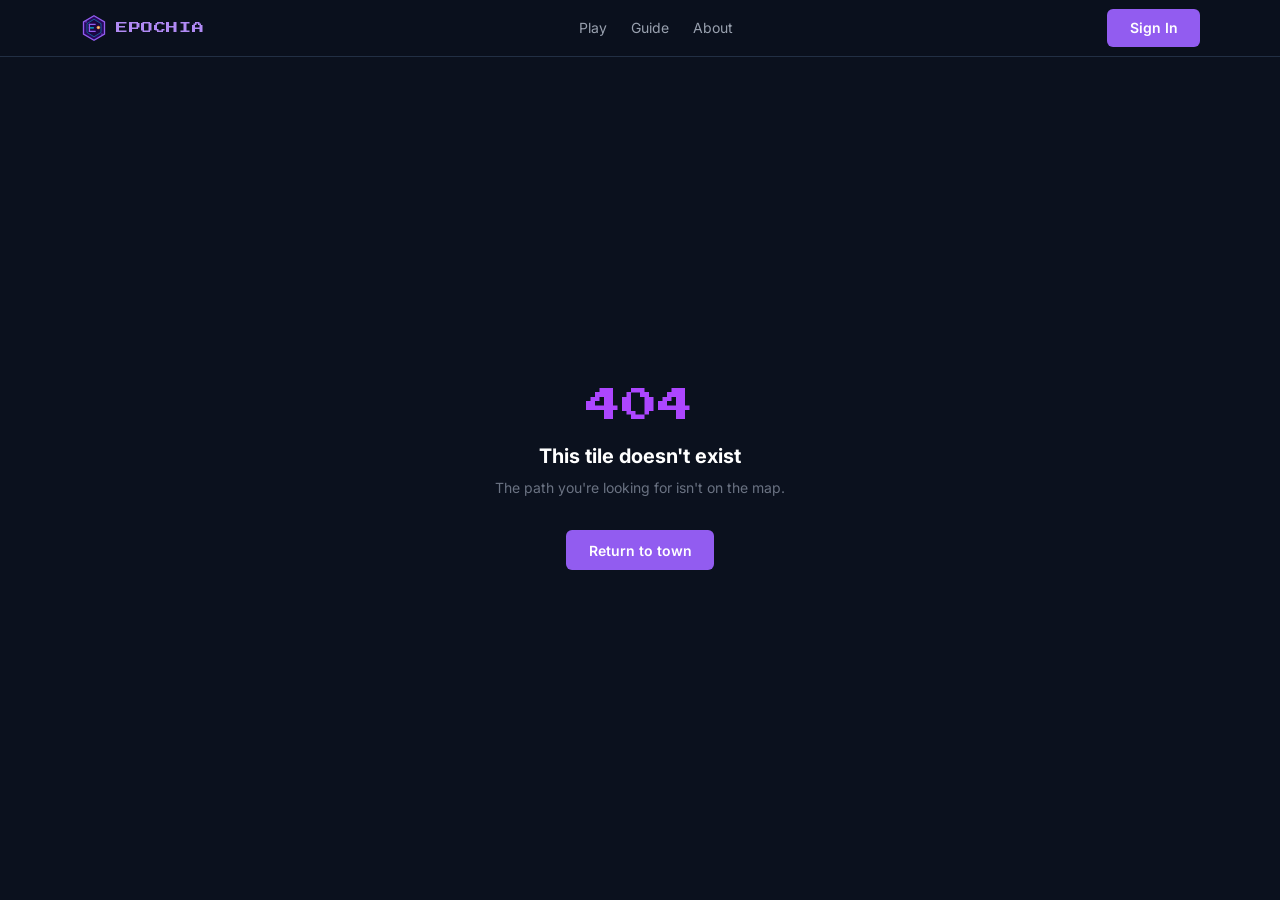
==== commit 2cac4e41: "deploy: update index.html" ====
--- a/index.html
+++ b/index.html
@@ -2,22 +2,47 @@
 <html lang="en">
   <head>
     <meta charset="UTF-8" />
-    <meta name="viewport" content="width=device-width, initial-scale=1.0, maximum-scale=1" />
-    <title>Epochia Games</title>
-    <meta name="description" content="Epochia Games — built on Replit. Update this description to reflect the app." />
+    <meta name="viewport" content="width=device-width, initial-scale=1.0, maximum-scale=1.0, user-scalable=no" />
+    <title>Epochia - A Living Pixel Art Browser World</title>
+    <meta name="description" content="Explore Epochia, a hand-crafted pixel art town with six unique characters who roam, converse, and make every visit different. Play free in your browser." />
     <meta name="robots" content="index, follow" />
-    <meta property="og:title" content="Epochia Games" />
-    <meta property="og:description" content="Epochia Games — built on Replit. Update this description to reflect the app." />
+    <meta name="theme-color" content="#0d0820" />
+    <meta name="apple-mobile-web-app-capable" content="yes" />
+    <meta name="apple-mobile-web-app-status-bar-style" content="black-translucent" />
+    <meta name="apple-mobile-web-app-title" content="Epochia" />
+
+    <!-- Open Graph -->
+    <meta property="og:title" content="Epochia - A Living Pixel Art Browser World" />
+    <meta property="og:description" content="Six unique characters. One hand-crafted town. A day/night cycle that shifts the mood. Play free in your browser, no download required." />
     <meta property="og:type" content="website" />
+    <meta property="og:url" content="https://epochia.xyz" />
+    <meta property="og:image" content="https://epochia.xyz/opengraph.jpg" />
+    <meta property="og:image:width" content="1200" />
+    <meta property="og:image:height" content="630" />
+    <meta property="og:image:alt" content="Epochia - pixel art browser world" />
+    <meta property="og:site_name" content="Epochia" />
+    <meta property="og:locale" content="en_US" />
+
+    <!-- Twitter / X -->
     <meta name="twitter:card" content="summary_large_image" />
-    <meta name="twitter:title" content="Epochia Games" />
-    <meta name="twitter:description" content="Epochia Games — built on Replit. Update this description to reflect the app." />
+    <meta name="twitter:title" content="Epochia - A Living Pixel Art Browser World" />
+    <meta name="twitter:description" content="Six unique characters. One hand-crafted town. A day/night cycle that shifts the mood. Play free in your browser." />
+    <meta name="twitter:image" content="https://epochia.xyz/opengraph.jpg" />
+    <meta name="twitter:image:alt" content="Epochia pixel art game" />
+
+    <!-- Canonical -->
+    <link rel="canonical" href="https://epochia.xyz" />
+
+    <!-- Icons -->
     <link rel="icon" type="image/svg+xml" href="/favicon.svg" />
-    <link rel="preconnect" href="https://fonts.googleapis.com">
-    <link rel="preconnect" href="https://fonts.gstatic.com" crossorigin>
-    <link href="https://fonts.googleapis.com/css2?family=Inter:wght@400;500;600;700&display=swap" rel="stylesheet">
-    <script type="module" crossorigin src="/assets/index-Gk2Ag3Xk.js"></script>
-    <link rel="stylesheet" crossorigin href="/assets/index-BjcVguoH.css">
+    <link rel="apple-touch-icon" href="/favicon.svg" />
+
+    <!-- Fonts -->
+    <link rel="preconnect" href="https://fonts.googleapis.com" />
+    <link rel="preconnect" href="https://fonts.gstatic.com" crossorigin />
+    <link href="https://fonts.googleapis.com/css2?family=Inter:wght@400;500;600;700&display=swap" rel="stylesheet" />
+    <script type="module" crossorigin src="/assets/index-DDkIV8F7.js"></script>
+    <link rel="stylesheet" crossorigin href="/assets/index-BAYn08T7.css">
   </head>
   <body>
     <div id="root"></div>
--- a/assets/index-BAYn08T7.css
+++ b/assets/index-BAYn08T7.css
@@ -0,0 +1 @@
+@import"https://fonts.googleapis.com/css2?family=Press+Start+2P&family=Inter:wght@400;500;600;700&display=swap";@layer components;@layer properties{@supports (((-webkit-hyphens:none)) and (not (margin-trim:inline))) or ((-moz-orient:inline) and (not (color:rgb(from red r g b)))){*,:before,:after,::backdrop{--tw-translate-x:0;--tw-translate-y:0;--tw-translate-z:0;--tw-rotate-x:initial;--tw-rotate-y:initial;--tw-rotate-z:initial;--tw-skew-x:initial;--tw-skew-y:initial;--tw-space-y-reverse:0;--tw-space-x-reverse:0;--tw-border-style:solid;--tw-gradient-position:initial;--tw-gradient-from:#0000;--tw-gradient-via:#0000;--tw-gradient-to:#0000;--tw-gradient-stops:initial;--tw-gradient-via-stops:initial;--tw-gradient-from-position:0%;--tw-gradient-via-position:50%;--tw-gradient-to-position:100%;--tw-leading:initial;--tw-font-weight:initial;--tw-tracking:initial;--tw-ordinal:initial;--tw-slashed-zero:initial;--tw-numeric-figure:initial;--tw-numeric-spacing:initial;--tw-numeric-fraction:initial;--tw-shadow:0 0 #0000;--tw-shadow-color:initial;--tw-shadow-alpha:100%;--tw-inset-shadow:0 0 #0000;--tw-inset-shadow-color:initial;--tw-inset-shadow-alpha:100%;--tw-ring-color:initial;--tw-ring-shadow:0 0 #0000;--tw-inset-ring-color:initial;--tw-inset-ring-shadow:0 0 #0000;--tw-ring-inset:initial;--tw-ring-offset-width:0px;--tw-ring-offset-color:#fff;--tw-ring-offset-shadow:0 0 #0000;--tw-outline-style:solid;--tw-blur:initial;--tw-brightness:initial;--tw-contrast:initial;--tw-grayscale:initial;--tw-hue-rotate:initial;--tw-invert:initial;--tw-opacity:initial;--tw-saturate:initial;--tw-sepia:initial;--tw-drop-shadow:initial;--tw-drop-shadow-color:initial;--tw-drop-shadow-alpha:100%;--tw-drop-shadow-size:initial;--tw-backdrop-blur:initial;--tw-backdrop-brightness:initial;--tw-backdrop-contrast:initial;--tw-backdrop-grayscale:initial;--tw-backdrop-hue-rotate:initial;--tw-backdrop-invert:initial;--tw-backdrop-opacity:initial;--tw-backdrop-saturate:initial;--tw-backdrop-sepia:initial;--tw-duration:initial;--tw-ease:initial;--tw-content:"";--tw-animation-delay:0s;--tw-animation-direction:normal;--tw-animation-duration:initial;--tw-animation-fill-mode:none;--tw-animation-iteration-count:1;--tw-enter-blur:0;--tw-enter-opacity:1;--tw-enter-rotate:0;--tw-enter-scale:1;--tw-enter-translate-x:0;--tw-enter-translate-y:0;--tw-exit-blur:0;--tw-exit-opacity:1;--tw-exit-rotate:0;--tw-exit-scale:1;--tw-exit-translate-x:0;--tw-exit-translate-y:0}}}@layer theme{:root,:host{--font-mono:ui-monospace, SFMono-Regular, Menlo, Monaco, Consolas, "Liberation Mono", "Courier New", monospace;--color-red-50:oklch(97.1% .013 17.38);--color-red-300:oklch(80.8% .114 19.571);--color-red-400:oklch(70.4% .191 22.216);--color-red-500:oklch(63.7% .237 25.331);--color-red-600:oklch(57.7% .245 27.325);--color-amber-400:oklch(82.8% .189 84.429);--color-amber-500:oklch(76.9% .188 70.08);--color-green-300:oklch(87.1% .15 154.449);--color-green-400:oklch(79.2% .209 151.711);--color-green-500:oklch(72.3% .219 149.579);--color-emerald-400:oklch(76.5% .177 163.223);--color-emerald-500:oklch(69.6% .17 162.48);--color-cyan-400:oklch(78.9% .154 211.53);--color-cyan-500:oklch(71.5% .143 215.221);--color-violet-500:oklch(60.6% .25 292.717);--color-purple-200:oklch(90.2% .063 306.703);--color-purple-300:oklch(82.7% .119 306.383);--color-purple-400:oklch(71.4% .203 305.504);--color-purple-500:oklch(62.7% .265 303.9);--color-purple-600:oklch(55.8% .288 302.321);--color-purple-900:oklch(38.1% .176 304.987);--color-pink-500:oklch(65.6% .241 354.308);--color-gray-50:oklch(98.5% .002 247.839);--color-gray-300:oklch(87.2% .01 258.338);--color-gray-400:oklch(70.7% .022 261.325);--color-gray-500:oklch(55.1% .027 264.364);--color-gray-600:oklch(44.6% .03 256.802);--color-gray-700:oklch(37.3% .034 259.733);--color-gray-900:oklch(21% .034 264.665);--color-gray-950:oklch(13% .028 261.692);--color-black:#000;--color-white:#fff;--spacing:.25rem;--container-sm:24rem;--container-md:28rem;--container-lg:32rem;--container-2xl:42rem;--container-3xl:48rem;--container-6xl:72rem;--text-xs:.75rem;--text-xs--line-height:calc(1 / .75);--text-sm:.875rem;--text-sm--line-height:calc(1.25 / .875);--text-base:1rem;--text-base--line-height: 1.5 ;--text-lg:1.125rem;--text-lg--line-height:calc(1.75 / 1.125);--text-xl:1.25rem;--text-xl--line-height:calc(1.75 / 1.25);--text-2xl:1.5rem;--text-2xl--line-height:calc(2 / 1.5);--text-3xl:1.875rem;--text-3xl--line-height: 1.2 ;--text-4xl:2.25rem;--text-4xl--line-height:calc(2.5 / 2.25);--text-5xl:3rem;--text-5xl--line-height:1;--font-weight-light:300;--font-weight-normal:400;--font-weight-medium:500;--font-weight-semibold:600;--font-weight-bold:700;--font-weight-black:900;--tracking-tight:-.025em;--tracking-wide:.025em;--tracking-wider:.05em;--tracking-widest:.1em;--leading-tight:1.25;--leading-snug:1.375;--leading-normal:1.5;--leading-relaxed:1.625;--radius-xl:.75rem;--radius-2xl:1rem;--radius-3xl:1.5rem;--ease-out:cubic-bezier(0, 0, .2, 1);--ease-in-out:cubic-bezier(.4, 0, .2, 1);--animate-spin:spin 1s linear infinite;--animate-pulse:pulse 2s cubic-bezier(.4, 0, .6, 1) infinite;--blur-sm:8px;--blur-xl:24px;--blur-3xl:64px;--aspect-video:16 / 9;--default-transition-duration:.15s;--default-transition-timing-function:cubic-bezier(.4, 0, .2, 1);--default-font-family:"Inter", sans-serif;--default-mono-font-family:var(--font-mono);--color-border:hsl(var(--border))}}@layer base{*,:after,:before,::backdrop{box-sizing:border-box;border:0 solid;margin:0;padding:0}::file-selector-button{box-sizing:border-box;border:0 solid;margin:0;padding:0}html,:host{-webkit-text-size-adjust:100%;tab-size:4;line-height:1.5;font-family:var(--default-font-family,ui-sans-serif, system-ui, sans-serif, "Apple Color Emoji", "Segoe UI Emoji", "Segoe UI Symbol", "Noto Color Emoji");font-feature-settings:var(--default-font-feature-settings,normal);font-variation-settings:var(--default-font-variation-settings,normal);-webkit-tap-highlight-color:transparent}hr{height:0;color:inherit;border-top-width:1px}abbr:where([title]){-webkit-text-decoration:underline dotted;text-decoration:underline dotted}h1,h2,h3,h4,h5,h6{font-size:inherit;font-weight:inherit}a{color:inherit;-webkit-text-decoration:inherit;text-decoration:inherit}b,strong{font-weight:bolder}code,kbd,samp,pre{font-family:var(--default-mono-font-family,ui-monospace, SFMono-Regular, Menlo, Monaco, Consolas, "Liberation Mono", "Courier New", monospace);font-feature-settings:var(--default-mono-font-feature-settings,normal);font-variation-settings:var(--default-mono-font-variation-settings,normal);font-size:1em}small{font-size:80%}sub,sup{vertical-align:baseline;font-size:75%;line-height:0;position:relative}sub{bottom:-.25em}sup{top:-.5em}table{text-indent:0;border-color:inherit;border-collapse:collapse}:-moz-focusring{outline:auto}progress{vertical-align:baseline}summary{display:list-item}ol,ul,menu{list-style:none}img,svg,video,canvas,audio,iframe,embed,object{vertical-align:middle;display:block}img,video{max-width:100%;height:auto}button,input,select,optgroup,textarea{font:inherit;font-feature-settings:inherit;font-variation-settings:inherit;letter-spacing:inherit;color:inherit;opacity:1;background-color:#0000;border-radius:0}::file-selector-button{font:inherit;font-feature-settings:inherit;font-variation-settings:inherit;letter-spacing:inherit;color:inherit;opacity:1;background-color:#0000;border-radius:0}:where(select:is([multiple],[size])) optgroup{font-weight:bolder}:where(select:is([multiple],[size])) optgroup option{padding-inline-start:20px}::file-selector-button{margin-inline-end:4px}::placeholder{opacity:1}@supports (not ((-webkit-appearance:-apple-pay-button))) or (contain-intrinsic-size:1px){::placeholder{color:currentColor}@supports (color:color-mix(in lab,red,red)){::placeholder{color:color-mix(in oklab,currentcolor 50%,transparent)}}}textarea{resize:vertical}::-webkit-search-decoration{-webkit-appearance:none}::-webkit-date-and-time-value{min-height:1lh;text-align:inherit}::-webkit-datetime-edit{display:inline-flex}::-webkit-datetime-edit-fields-wrapper{padding:0}::-webkit-datetime-edit{padding-block:0}::-webkit-datetime-edit-year-field{padding-block:0}::-webkit-datetime-edit-month-field{padding-block:0}::-webkit-datetime-edit-day-field{padding-block:0}::-webkit-datetime-edit-hour-field{padding-block:0}::-webkit-datetime-edit-minute-field{padding-block:0}::-webkit-datetime-edit-second-field{padding-block:0}::-webkit-datetime-edit-millisecond-field{padding-block:0}::-webkit-datetime-edit-meridiem-field{padding-block:0}::-webkit-calendar-picker-indicator{line-height:1}:-moz-ui-invalid{box-shadow:none}button,input:where([type=button],[type=reset],[type=submit]){appearance:button}::file-selector-button{appearance:button}::-webkit-inner-spin-button{height:auto}::-webkit-outer-spin-button{height:auto}[hidden]:where(:not([hidden=until-found])){display:none!important}*{box-sizing:border-box;margin:0;padding:0}body{background:hsl(var(--background));color:hsl(var(--foreground));min-height:100vh;font-family:Inter,sans-serif;overflow-x:hidden}html{scroll-behavior:smooth}}@layer utilities{.\@container\/field-group{container:field-group/inline-size}.pointer-events-auto{pointer-events:auto}.pointer-events-none{pointer-events:none}.invisible{visibility:hidden}.visible{visibility:visible}.sr-only{clip-path:inset(50%);white-space:nowrap;border-width:0;width:1px;height:1px;margin:-1px;padding:0;position:absolute;overflow:hidden}.absolute{position:absolute}.fixed{position:fixed}.relative{position:relative}.static{position:static}.inset-0{inset:calc(var(--spacing) * 0)}.inset-x-0{inset-inline:calc(var(--spacing) * 0)}.inset-y-0{inset-block:calc(var(--spacing) * 0)}.-top-12{top:calc(var(--spacing) * -12)}.top-0{top:calc(var(--spacing) * 0)}.top-1\.5{top:calc(var(--spacing) * 1.5)}.top-1\/2{top:50%}.top-2{top:calc(var(--spacing) * 2)}.top-3{top:calc(var(--spacing) * 3)}.top-3\.5{top:calc(var(--spacing) * 3.5)}.top-4{top:calc(var(--spacing) * 4)}.top-10{top:calc(var(--spacing) * 10)}.top-\[1px\]{top:1px}.top-\[50\%\]{top:50%}.top-\[60\%\]{top:60%}.top-full{top:100%}.-right-12{right:calc(var(--spacing) * -12)}.right-0{right:calc(var(--spacing) * 0)}.right-1{right:calc(var(--spacing) * 1)}.right-2{right:calc(var(--spacing) * 2)}.right-3{right:calc(var(--spacing) * 3)}.right-4{right:calc(var(--spacing) * 4)}.-bottom-12{bottom:calc(var(--spacing) * -12)}.bottom-0{bottom:calc(var(--spacing) * 0)}.bottom-3{bottom:calc(var(--spacing) * 3)}.bottom-4{bottom:calc(var(--spacing) * 4)}.bottom-8{bottom:calc(var(--spacing) * 8)}.-left-12{left:calc(var(--spacing) * -12)}.left-0{left:calc(var(--spacing) * 0)}.left-1\/2{left:50%}.left-2{left:calc(var(--spacing) * 2)}.left-3{left:calc(var(--spacing) * 3)}.left-\[50\%\]{left:50%}.z-10{z-index:10}.z-20{z-index:20}.z-50{z-index:50}.z-\[1\]{z-index:1}.z-\[100\]{z-index:100}.order-first{order:-9999}.order-last{order:9999}.container{width:100%}@media(min-width:40rem){.container{max-width:40rem}}@media(min-width:48rem){.container{max-width:48rem}}@media(min-width:64rem){.container{max-width:64rem}}@media(min-width:80rem){.container{max-width:80rem}}@media(min-width:96rem){.container{max-width:96rem}}.\!m-0{margin:calc(var(--spacing) * 0)!important}.-mx-1{margin-inline:calc(var(--spacing) * -1)}.mx-2{margin-inline:calc(var(--spacing) * 2)}.mx-3\.5{margin-inline:calc(var(--spacing) * 3.5)}.mx-4{margin-inline:calc(var(--spacing) * 4)}.mx-auto{margin-inline:auto}.-my-2{margin-block:calc(var(--spacing) * -2)}.my-0{margin-block:calc(var(--spacing) * 0)}.my-0\.5{margin-block:calc(var(--spacing) * .5)}.my-1{margin-block:calc(var(--spacing) * 1)}.-mt-4{margin-top:calc(var(--spacing) * -4)}.mt-0\.5{margin-top:calc(var(--spacing) * .5)}.mt-1{margin-top:calc(var(--spacing) * 1)}.mt-1\.5{margin-top:calc(var(--spacing) * 1.5)}.mt-2{margin-top:calc(var(--spacing) * 2)}.mt-3{margin-top:calc(var(--spacing) * 3)}.mt-4{margin-top:calc(var(--spacing) * 4)}.mt-5{margin-top:calc(var(--spacing) * 5)}.mt-8{margin-top:calc(var(--spacing) * 8)}.mt-16{margin-top:calc(var(--spacing) * 16)}.mt-24{margin-top:calc(var(--spacing) * 24)}.mt-auto{margin-top:auto}.mr-2{margin-right:calc(var(--spacing) * 2)}.mb-1{margin-bottom:calc(var(--spacing) * 1)}.mb-1\.5{margin-bottom:calc(var(--spacing) * 1.5)}.mb-2{margin-bottom:calc(var(--spacing) * 2)}.mb-3{margin-bottom:calc(var(--spacing) * 3)}.mb-4{margin-bottom:calc(var(--spacing) * 4)}.mb-5{margin-bottom:calc(var(--spacing) * 5)}.mb-6{margin-bottom:calc(var(--spacing) * 6)}.mb-8{margin-bottom:calc(var(--spacing) * 8)}.mb-10{margin-bottom:calc(var(--spacing) * 10)}.mb-12{margin-bottom:calc(var(--spacing) * 12)}.-ml-4{margin-left:calc(var(--spacing) * -4)}.ml-1{margin-left:calc(var(--spacing) * 1)}.ml-4{margin-left:calc(var(--spacing) * 4)}.ml-auto{margin-left:auto}.line-clamp-2{-webkit-line-clamp:2;-webkit-box-orient:vertical;display:-webkit-box;overflow:hidden}.block{display:block}.flex{display:flex}.grid{display:grid}.hidden{display:none}.inline-flex{display:inline-flex}.table{display:table}.aspect-square{aspect-ratio:1}.aspect-video{aspect-ratio:var(--aspect-video)}.size-4{width:calc(var(--spacing) * 4);height:calc(var(--spacing) * 4)}.size-6{width:calc(var(--spacing) * 6);height:calc(var(--spacing) * 6)}.size-8{width:calc(var(--spacing) * 8);height:calc(var(--spacing) * 8)}.size-10{width:calc(var(--spacing) * 10);height:calc(var(--spacing) * 10)}.size-\[--cell-size\]{width:--cell-size;height:--cell-size}.h-1\.5{height:calc(var(--spacing) * 1.5)}.h-2{height:calc(var(--spacing) * 2)}.h-2\.5{height:calc(var(--spacing) * 2.5)}.h-3{height:calc(var(--spacing) * 3)}.h-3\.5{height:calc(var(--spacing) * 3.5)}.h-4{height:calc(var(--spacing) * 4)}.h-5{height:calc(var(--spacing) * 5)}.h-6{height:calc(var(--spacing) * 6)}.h-7{height:calc(var(--spacing) * 7)}.h-8{height:calc(var(--spacing) * 8)}.h-9{height:calc(var(--spacing) * 9)}.h-10{height:calc(var(--spacing) * 10)}.h-12{height:calc(var(--spacing) * 12)}.h-14{height:calc(var(--spacing) * 14)}.h-32{height:calc(var(--spacing) * 32)}.h-64{height:calc(var(--spacing) * 64)}.h-80{height:calc(var(--spacing) * 80)}.h-96{height:calc(var(--spacing) * 96)}.h-\[--cell-size\]{height:--cell-size}.h-\[1px\]{height:1px}.h-\[var\(--radix-navigation-menu-viewport-height\)\]{height:var(--radix-navigation-menu-viewport-height)}.h-\[var\(--radix-select-trigger-height\)\]{height:var(--radix-select-trigger-height)}.h-auto{height:auto}.h-full{height:100%}.h-px{height:1px}.h-svh{height:100svh}.max-h-\[--radix-context-menu-content-available-height\]{max-height:--radix-context-menu-content-available-height}.max-h-\[--radix-select-content-available-height\]{max-height:--radix-select-content-available-height}.max-h-\[300px\]{max-height:300px}.max-h-\[var\(--radix-dropdown-menu-content-available-height\)\]{max-height:var(--radix-dropdown-menu-content-available-height)}.max-h-screen{max-height:100vh}.min-h-0{min-height:calc(var(--spacing) * 0)}.min-h-8{min-height:calc(var(--spacing) * 8)}.min-h-9{min-height:calc(var(--spacing) * 9)}.min-h-10{min-height:calc(var(--spacing) * 10)}.min-h-\[60px\]{min-height:60px}.min-h-screen{min-height:100vh}.min-h-svh{min-height:100svh}.w-0{width:calc(var(--spacing) * 0)}.w-1{width:calc(var(--spacing) * 1)}.w-1\.5{width:calc(var(--spacing) * 1.5)}.w-2{width:calc(var(--spacing) * 2)}.w-2\.5{width:calc(var(--spacing) * 2.5)}.w-3{width:calc(var(--spacing) * 3)}.w-3\.5{width:calc(var(--spacing) * 3.5)}.w-3\/4{width:75%}.w-4{width:calc(var(--spacing) * 4)}.w-5{width:calc(var(--spacing) * 5)}.w-6{width:calc(var(--spacing) * 6)}.w-7{width:calc(var(--spacing) * 7)}.w-8{width:calc(var(--spacing) * 8)}.w-9{width:calc(var(--spacing) * 9)}.w-10{width:calc(var(--spacing) * 10)}.w-14{width:calc(var(--spacing) * 14)}.w-32{width:calc(var(--spacing) * 32)}.w-64{width:calc(var(--spacing) * 64)}.w-72{width:calc(var(--spacing) * 72)}.w-80{width:calc(var(--spacing) * 80)}.w-96{width:calc(var(--spacing) * 96)}.w-\[--cell-size\]{width:--cell-size}.w-\[1px\]{width:1px}.w-\[100px\]{width:100px}.w-\[var\(--sidebar-width\)\]{width:var(--sidebar-width)}.w-auto{width:auto}.w-fit{width:fit-content}.w-full{width:100%}.w-max{width:max-content}.w-px{width:1px}.max-w-2xl{max-width:var(--container-2xl)}.max-w-3xl{max-width:var(--container-3xl)}.max-w-6xl{max-width:var(--container-6xl)}.max-w-\[var\(--skeleton-width\)\]{max-width:var(--skeleton-width)}.max-w-lg{max-width:var(--container-lg)}.max-w-max{max-width:max-content}.max-w-md{max-width:var(--container-md)}.max-w-sm{max-width:var(--container-sm)}.min-w-0{min-width:calc(var(--spacing) * 0)}.min-w-5{min-width:calc(var(--spacing) * 5)}.min-w-8{min-width:calc(var(--spacing) * 8)}.min-w-9{min-width:calc(var(--spacing) * 9)}.min-w-10{min-width:calc(var(--spacing) * 10)}.min-w-\[--cell-size\]{min-width:--cell-size}.min-w-\[8rem\]{min-width:8rem}.min-w-\[12rem\]{min-width:12rem}.min-w-\[var\(--radix-select-trigger-width\)\]{min-width:var(--radix-select-trigger-width)}.flex-1{flex:1}.flex-shrink-0,.shrink-0{flex-shrink:0}.grow{flex-grow:1}.grow-0{flex-grow:0}.basis-full{flex-basis:100%}.caption-bottom{caption-side:bottom}.border-collapse{border-collapse:collapse}.origin-\[--radix-context-menu-content-transform-origin\]{transform-origin:--radix-context-menu-content-transform-origin}.origin-\[--radix-dropdown-menu-content-transform-origin\]{transform-origin:--radix-dropdown-menu-content-transform-origin}.origin-\[--radix-hover-card-content-transform-origin\]{transform-origin:--radix-hover-card-content-transform-origin}.origin-\[--radix-menubar-content-transform-origin\]{transform-origin:--radix-menubar-content-transform-origin}.origin-\[--radix-popover-content-transform-origin\]{transform-origin:--radix-popover-content-transform-origin}.origin-\[--radix-select-content-transform-origin\]{transform-origin:--radix-select-content-transform-origin}.origin-\[--radix-tooltip-content-transform-origin\]{transform-origin:--radix-tooltip-content-transform-origin}.-translate-x-1{--tw-translate-x:calc(var(--spacing) * -1);translate:var(--tw-translate-x) var(--tw-translate-y)}.-translate-x-1\/2{--tw-translate-x: -50% ;translate:var(--tw-translate-x) var(--tw-translate-y)}.-translate-x-px{--tw-translate-x:-1px;translate:var(--tw-translate-x) var(--tw-translate-y)}.translate-x-\[-50\%\]{--tw-translate-x:-50%;translate:var(--tw-translate-x) var(--tw-translate-y)}.translate-x-px{--tw-translate-x:1px;translate:var(--tw-translate-x) var(--tw-translate-y)}.-translate-y-1{--tw-translate-y:calc(var(--spacing) * -1);translate:var(--tw-translate-x) var(--tw-translate-y)}.-translate-y-1\/2{--tw-translate-y: -50% ;translate:var(--tw-translate-x) var(--tw-translate-y)}.translate-y-\[-50\%\]{--tw-translate-y:-50%;translate:var(--tw-translate-x) var(--tw-translate-y)}.rotate-45{rotate:45deg}.rotate-90{rotate:90deg}.transform{transform:var(--tw-rotate-x,) var(--tw-rotate-y,) var(--tw-rotate-z,) var(--tw-skew-x,) var(--tw-skew-y,)}.animate-caret-blink{animation:1.25s ease-out infinite caret-blink}.animate-in{animation:enter var(--tw-animation-duration,var(--tw-duration,.15s))var(--tw-ease,ease)var(--tw-animation-delay,0s)var(--tw-animation-iteration-count,1)var(--tw-animation-direction,normal)var(--tw-animation-fill-mode,none)}.animate-pulse{animation:var(--animate-pulse)}.animate-spin{animation:var(--animate-spin)}.cursor-default{cursor:default}.cursor-pointer{cursor:pointer}.cursor-text{cursor:text}.touch-none{touch-action:none}.resize{resize:both}.resize-none{resize:none}.list-disc{list-style-type:disc}.list-none{list-style-type:none}.grid-cols-1{grid-template-columns:repeat(1,minmax(0,1fr))}.grid-cols-2{grid-template-columns:repeat(2,minmax(0,1fr))}.flex-col{flex-direction:column}.flex-col-reverse{flex-direction:column-reverse}.flex-row{flex-direction:row}.flex-wrap{flex-wrap:wrap}.place-content-center{place-content:center}.items-baseline{align-items:baseline}.items-center{align-items:center}.items-end{align-items:flex-end}.items-start{align-items:flex-start}.items-stretch{align-items:stretch}.justify-between{justify-content:space-between}.justify-center{justify-content:center}.justify-start{justify-content:flex-start}.gap-1{gap:calc(var(--spacing) * 1)}.gap-1\.5{gap:calc(var(--spacing) * 1.5)}.gap-2{gap:calc(var(--spacing) * 2)}.gap-2\.5{gap:calc(var(--spacing) * 2.5)}.gap-3{gap:calc(var(--spacing) * 3)}.gap-4{gap:calc(var(--spacing) * 4)}.gap-6{gap:calc(var(--spacing) * 6)}.gap-7{gap:calc(var(--spacing) * 7)}:where(.space-y-1>:not(:last-child)){--tw-space-y-reverse:0;margin-block-start:calc(calc(var(--spacing) * 1) * var(--tw-space-y-reverse));margin-block-end:calc(calc(var(--spacing) * 1) * calc(1 - var(--tw-space-y-reverse)))}:where(.space-y-1\.5>:not(:last-child)){--tw-space-y-reverse:0;margin-block-start:calc(calc(var(--spacing) * 1.5) * var(--tw-space-y-reverse));margin-block-end:calc(calc(var(--spacing) * 1.5) * calc(1 - var(--tw-space-y-reverse)))}:where(.space-y-2>:not(:last-child)){--tw-space-y-reverse:0;margin-block-start:calc(calc(var(--spacing) * 2) * var(--tw-space-y-reverse));margin-block-end:calc(calc(var(--spacing) * 2) * calc(1 - var(--tw-space-y-reverse)))}:where(.space-y-3>:not(:last-child)){--tw-space-y-reverse:0;margin-block-start:calc(calc(var(--spacing) * 3) * var(--tw-space-y-reverse));margin-block-end:calc(calc(var(--spacing) * 3) * calc(1 - var(--tw-space-y-reverse)))}:where(.space-y-4>:not(:last-child)){--tw-space-y-reverse:0;margin-block-start:calc(calc(var(--spacing) * 4) * var(--tw-space-y-reverse));margin-block-end:calc(calc(var(--spacing) * 4) * calc(1 - var(--tw-space-y-reverse)))}:where(.space-y-8>:not(:last-child)){--tw-space-y-reverse:0;margin-block-start:calc(calc(var(--spacing) * 8) * var(--tw-space-y-reverse));margin-block-end:calc(calc(var(--spacing) * 8) * calc(1 - var(--tw-space-y-reverse)))}:where(.space-y-14>:not(:last-child)){--tw-space-y-reverse:0;margin-block-start:calc(calc(var(--spacing) * 14) * var(--tw-space-y-reverse));margin-block-end:calc(calc(var(--spacing) * 14) * calc(1 - var(--tw-space-y-reverse)))}:where(.space-x-1>:not(:last-child)){--tw-space-x-reverse:0;margin-inline-start:calc(calc(var(--spacing) * 1) * var(--tw-space-x-reverse));margin-inline-end:calc(calc(var(--spacing) * 1) * calc(1 - var(--tw-space-x-reverse)))}:where(.space-x-4>:not(:last-child)){--tw-space-x-reverse:0;margin-inline-start:calc(calc(var(--spacing) * 4) * var(--tw-space-x-reverse));margin-inline-end:calc(calc(var(--spacing) * 4) * calc(1 - var(--tw-space-x-reverse)))}:where(.space-x-6>:not(:last-child)){--tw-space-x-reverse:0;margin-inline-start:calc(calc(var(--spacing) * 6) * var(--tw-space-x-reverse));margin-inline-end:calc(calc(var(--spacing) * 6) * calc(1 - var(--tw-space-x-reverse)))}.self-stretch{align-self:stretch}.truncate{text-overflow:ellipsis;white-space:nowrap;overflow:hidden}.overflow-auto{overflow:auto}.overflow-hidden{overflow:hidden}.overflow-x-auto{overflow-x:auto}.overflow-x-hidden{overflow-x:hidden}.overflow-y-auto{overflow-y:auto}.rounded{border-radius:.25rem}.rounded-2xl{border-radius:var(--radius-2xl)}.rounded-3xl{border-radius:var(--radius-3xl)}.rounded-\[2px\]{border-radius:2px}.rounded-\[calc\(var\(--radius\)-5px\)\]{border-radius:calc(var(--radius) - 5px)}.rounded-\[inherit\]{border-radius:inherit}.rounded-full{border-radius:3.40282e38px}.rounded-lg{border-radius:8px}.rounded-md{border-radius:6px}.rounded-none{border-radius:0}.rounded-sm{border-radius:4px}.rounded-xl{border-radius:var(--radius-xl)}.rounded-t-\[10px\]{border-top-left-radius:10px;border-top-right-radius:10px}.rounded-l-md{border-top-left-radius:6px;border-bottom-left-radius:6px}.rounded-tl-sm{border-top-left-radius:4px}.rounded-r-md{border-top-right-radius:6px;border-bottom-right-radius:6px}.border{border-style:var(--tw-border-style);border-width:1px}.border-0{border-style:var(--tw-border-style);border-width:0}.border-2{border-style:var(--tw-border-style);border-width:2px}.border-\[1\.5px\]{border-style:var(--tw-border-style);border-width:1.5px}.border-y{border-block-style:var(--tw-border-style);border-block-width:1px}.border-t{border-top-style:var(--tw-border-style);border-top-width:1px}.border-r{border-right-style:var(--tw-border-style);border-right-width:1px}.border-b{border-bottom-style:var(--tw-border-style);border-bottom-width:1px}.border-l{border-left-style:var(--tw-border-style);border-left-width:1px}.border-dashed{--tw-border-style:dashed;border-style:dashed}.\[border-color\:var\(--badge-outline\)\]{border-color:var(--badge-outline)}.\[border-color\:var\(--button-outline\)\]{border-color:var(--button-outline)}.border-\[--color-border\]{border-color:--color-border}.border-amber-500\/30{border-color:#f99c004d}@supports (color:color-mix(in lab,red,red)){.border-amber-500\/30{border-color:color-mix(in oklab,var(--color-amber-500) 30%,transparent)}}.border-border,.border-border\/50{border-color:hsl(var(--border))}@supports (color:color-mix(in lab,red,red)){.border-border\/50{border-color:color-mix(in oklab,hsl(var(--border)) 50%,transparent)}}.border-cyan-500\/30{border-color:#00b7d74d}@supports (color:color-mix(in lab,red,red)){.border-cyan-500\/30{border-color:color-mix(in oklab,var(--color-cyan-500) 30%,transparent)}}.border-destructive,.border-destructive\/50{border-color:hsl(var(--destructive))}@supports (color:color-mix(in lab,red,red)){.border-destructive\/50{border-color:color-mix(in oklab,hsl(var(--destructive)) 50%,transparent)}}.border-emerald-500\/30{border-color:#00bb7f4d}@supports (color:color-mix(in lab,red,red)){.border-emerald-500\/30{border-color:color-mix(in oklab,var(--color-emerald-500) 30%,transparent)}}.border-green-500\/25{border-color:#00c75840}@supports (color:color-mix(in lab,red,red)){.border-green-500\/25{border-color:color-mix(in oklab,var(--color-green-500) 25%,transparent)}}.border-input{border-color:hsl(var(--input))}.border-pink-500\/30{border-color:#f6339a4d}@supports (color:color-mix(in lab,red,red)){.border-pink-500\/30{border-color:color-mix(in oklab,var(--color-pink-500) 30%,transparent)}}.border-primary,.border-primary\/50{border-color:hsl(var(--primary))}@supports (color:color-mix(in lab,red,red)){.border-primary\/50{border-color:color-mix(in oklab,hsl(var(--primary)) 50%,transparent)}}.border-purple-400\/20{border-color:#c07eff33}@supports (color:color-mix(in lab,red,red)){.border-purple-400\/20{border-color:color-mix(in oklab,var(--color-purple-400) 20%,transparent)}}.border-purple-400\/35{border-color:#c07eff59}@supports (color:color-mix(in lab,red,red)){.border-purple-400\/35{border-color:color-mix(in oklab,var(--color-purple-400) 35%,transparent)}}.border-purple-500\/20{border-color:#ac4bff33}@supports (color:color-mix(in lab,red,red)){.border-purple-500\/20{border-color:color-mix(in oklab,var(--color-purple-500) 20%,transparent)}}.border-purple-500\/25{border-color:#ac4bff40}@supports (color:color-mix(in lab,red,red)){.border-purple-500\/25{border-color:color-mix(in oklab,var(--color-purple-500) 25%,transparent)}}.border-purple-500\/30{border-color:#ac4bff4d}@supports (color:color-mix(in lab,red,red)){.border-purple-500\/30{border-color:color-mix(in oklab,var(--color-purple-500) 30%,transparent)}}.border-red-500\/30{border-color:#fb2c364d}@supports (color:color-mix(in lab,red,red)){.border-red-500\/30{border-color:color-mix(in oklab,var(--color-red-500) 30%,transparent)}}.border-transparent{border-color:#0000}.border-violet-500\/30{border-color:#8d54ff4d}@supports (color:color-mix(in lab,red,red)){.border-violet-500\/30{border-color:color-mix(in oklab,var(--color-violet-500) 30%,transparent)}}.border-white\/5{border-color:#ffffff0d}@supports (color:color-mix(in lab,red,red)){.border-white\/5{border-color:color-mix(in oklab,var(--color-white) 5%,transparent)}}.border-white\/6{border-color:#ffffff0f}@supports (color:color-mix(in lab,red,red)){.border-white\/6{border-color:color-mix(in oklab,var(--color-white) 6%,transparent)}}.border-white\/8{border-color:#ffffff14}@supports (color:color-mix(in lab,red,red)){.border-white\/8{border-color:color-mix(in oklab,var(--color-white) 8%,transparent)}}.border-white\/10{border-color:#ffffff1a}@supports (color:color-mix(in lab,red,red)){.border-white\/10{border-color:color-mix(in oklab,var(--color-white) 10%,transparent)}}.border-white\/20{border-color:#fff3}@supports (color:color-mix(in lab,red,red)){.border-white\/20{border-color:color-mix(in oklab,var(--color-white) 20%,transparent)}}.border-t-transparent{border-top-color:#0000}.border-l-transparent{border-left-color:#0000}.bg-\[--color-bg\]{background-color:--color-bg}.bg-accent{background-color:hsl(var(--accent))}.bg-amber-500\/15{background-color:#f99c0026}@supports (color:color-mix(in lab,red,red)){.bg-amber-500\/15{background-color:color-mix(in oklab,var(--color-amber-500) 15%,transparent)}}.bg-background{background-color:hsl(var(--background))}.bg-black\/40{background-color:#0006}@supports (color:color-mix(in lab,red,red)){.bg-black\/40{background-color:color-mix(in oklab,var(--color-black) 40%,transparent)}}.bg-black\/55{background-color:#0000008c}@supports (color:color-mix(in lab,red,red)){.bg-black\/55{background-color:color-mix(in oklab,var(--color-black) 55%,transparent)}}.bg-black\/60{background-color:#0009}@supports (color:color-mix(in lab,red,red)){.bg-black\/60{background-color:color-mix(in oklab,var(--color-black) 60%,transparent)}}.bg-black\/80{background-color:#000c}@supports (color:color-mix(in lab,red,red)){.bg-black\/80{background-color:color-mix(in oklab,var(--color-black) 80%,transparent)}}.bg-black\/85{background-color:#000000d9}@supports (color:color-mix(in lab,red,red)){.bg-black\/85{background-color:color-mix(in oklab,var(--color-black) 85%,transparent)}}.bg-border{background-color:hsl(var(--border))}.bg-card{background-color:hsl(var(--card))}.bg-cyan-500\/15{background-color:#00b7d726}@supports (color:color-mix(in lab,red,red)){.bg-cyan-500\/15{background-color:color-mix(in oklab,var(--color-cyan-500) 15%,transparent)}}.bg-destructive{background-color:hsl(var(--destructive))}.bg-emerald-400{background-color:var(--color-emerald-400)}.bg-emerald-500\/15{background-color:#00bb7f26}@supports (color:color-mix(in lab,red,red)){.bg-emerald-500\/15{background-color:color-mix(in oklab,var(--color-emerald-500) 15%,transparent)}}.bg-foreground{background-color:hsl(var(--foreground))}.bg-gray-50{background-color:var(--color-gray-50)}.bg-gray-950{background-color:var(--color-gray-950)}.bg-gray-950\/95{background-color:#030712f2}@supports (color:color-mix(in lab,red,red)){.bg-gray-950\/95{background-color:color-mix(in oklab,var(--color-gray-950) 95%,transparent)}}.bg-green-400{background-color:var(--color-green-400)}.bg-green-500\/6{background-color:#00c7580f}@supports (color:color-mix(in lab,red,red)){.bg-green-500\/6{background-color:color-mix(in oklab,var(--color-green-500) 6%,transparent)}}.bg-input{background-color:hsl(var(--input))}.bg-muted,.bg-muted\/50{background-color:hsl(var(--muted))}@supports (color:color-mix(in lab,red,red)){.bg-muted\/50{background-color:color-mix(in oklab,hsl(var(--muted)) 50%,transparent)}}.bg-pink-500\/15{background-color:#f6339a26}@supports (color:color-mix(in lab,red,red)){.bg-pink-500\/15{background-color:color-mix(in oklab,var(--color-pink-500) 15%,transparent)}}.bg-primary,.bg-primary\/10{background-color:hsl(var(--primary))}@supports (color:color-mix(in lab,red,red)){.bg-primary\/10{background-color:color-mix(in oklab,hsl(var(--primary)) 10%,transparent)}}.bg-primary\/20{background-color:hsl(var(--primary))}@supports (color:color-mix(in lab,red,red)){.bg-primary\/20{background-color:color-mix(in oklab,hsl(var(--primary)) 20%,transparent)}}.bg-purple-400\/50{background-color:#c07eff80}@supports (color:color-mix(in lab,red,red)){.bg-purple-400\/50{background-color:color-mix(in oklab,var(--color-purple-400) 50%,transparent)}}.bg-purple-500\/15{background-color:#ac4bff26}@supports (color:color-mix(in lab,red,red)){.bg-purple-500\/15{background-color:color-mix(in oklab,var(--color-purple-500) 15%,transparent)}}.bg-purple-500\/25{background-color:#ac4bff40}@supports (color:color-mix(in lab,red,red)){.bg-purple-500\/25{background-color:color-mix(in oklab,var(--color-purple-500) 25%,transparent)}}.bg-purple-600{background-color:var(--color-purple-600)}.bg-purple-900\/10{background-color:#59168b1a}@supports (color:color-mix(in lab,red,red)){.bg-purple-900\/10{background-color:color-mix(in oklab,var(--color-purple-900) 10%,transparent)}}.bg-red-500\/10{background-color:#fb2c361a}@supports (color:color-mix(in lab,red,red)){.bg-red-500\/10{background-color:color-mix(in oklab,var(--color-red-500) 10%,transparent)}}.bg-secondary{background-color:hsl(var(--secondary))}.bg-transparent{background-color:#0000}.bg-violet-500\/15{background-color:#8d54ff26}@supports (color:color-mix(in lab,red,red)){.bg-violet-500\/15{background-color:color-mix(in oklab,var(--color-violet-500) 15%,transparent)}}.bg-white\/3{background-color:#ffffff08}@supports (color:color-mix(in lab,red,red)){.bg-white\/3{background-color:color-mix(in oklab,var(--color-white) 3%,transparent)}}.bg-white\/4{background-color:#ffffff0a}@supports (color:color-mix(in lab,red,red)){.bg-white\/4{background-color:color-mix(in oklab,var(--color-white) 4%,transparent)}}.bg-white\/5{background-color:#ffffff0d}@supports (color:color-mix(in lab,red,red)){.bg-white\/5{background-color:color-mix(in oklab,var(--color-white) 5%,transparent)}}.bg-white\/8{background-color:#ffffff14}@supports (color:color-mix(in lab,red,red)){.bg-white\/8{background-color:color-mix(in oklab,var(--color-white) 8%,transparent)}}.bg-gradient-to-b{--tw-gradient-position:to bottom in oklab;background-image:linear-gradient(var(--tw-gradient-stops))}.from-transparent{--tw-gradient-from:transparent;--tw-gradient-stops:var(--tw-gradient-via-stops,var(--tw-gradient-position), var(--tw-gradient-from) var(--tw-gradient-from-position), var(--tw-gradient-to) var(--tw-gradient-to-position))}.to-purple-400{--tw-gradient-to:var(--color-purple-400);--tw-gradient-stops:var(--tw-gradient-via-stops,var(--tw-gradient-position), var(--tw-gradient-from) var(--tw-gradient-from-position), var(--tw-gradient-to) var(--tw-gradient-to-position))}.fill-current{fill:currentColor}.fill-primary{fill:hsl(var(--primary))}.p-0{padding:calc(var(--spacing) * 0)}.p-1{padding:calc(var(--spacing) * 1)}.p-2{padding:calc(var(--spacing) * 2)}.p-3{padding:calc(var(--spacing) * 3)}.p-4{padding:calc(var(--spacing) * 4)}.p-5{padding:calc(var(--spacing) * 5)}.p-6{padding:calc(var(--spacing) * 6)}.p-10{padding:calc(var(--spacing) * 10)}.p-\[1px\]{padding:1px}.px-1{padding-inline:calc(var(--spacing) * 1)}.px-1\.5{padding-inline:calc(var(--spacing) * 1.5)}.px-2{padding-inline:calc(var(--spacing) * 2)}.px-2\.5{padding-inline:calc(var(--spacing) * 2.5)}.px-3{padding-inline:calc(var(--spacing) * 3)}.px-4{padding-inline:calc(var(--spacing) * 4)}.px-5{padding-inline:calc(var(--spacing) * 5)}.px-6{padding-inline:calc(var(--spacing) * 6)}.px-8{padding-inline:calc(var(--spacing) * 8)}.px-10{padding-inline:calc(var(--spacing) * 10)}.px-\[--cell-size\]{padding-inline:--cell-size}.py-0\.5{padding-block:calc(var(--spacing) * .5)}.py-1{padding-block:calc(var(--spacing) * 1)}.py-1\.5{padding-block:calc(var(--spacing) * 1.5)}.py-2{padding-block:calc(var(--spacing) * 2)}.py-2\.5{padding-block:calc(var(--spacing) * 2.5)}.py-3{padding-block:calc(var(--spacing) * 3)}.py-3\.5{padding-block:calc(var(--spacing) * 3.5)}.py-4{padding-block:calc(var(--spacing) * 4)}.py-6{padding-block:calc(var(--spacing) * 6)}.py-8{padding-block:calc(var(--spacing) * 8)}.py-12{padding-block:calc(var(--spacing) * 12)}.py-14{padding-block:calc(var(--spacing) * 14)}.py-20{padding-block:calc(var(--spacing) * 20)}.pt-0{padding-top:calc(var(--spacing) * 0)}.pt-3{padding-top:calc(var(--spacing) * 3)}.pt-4{padding-top:calc(var(--spacing) * 4)}.pt-6{padding-top:calc(var(--spacing) * 6)}.pt-10{padding-top:calc(var(--spacing) * 10)}.pt-14{padding-top:calc(var(--spacing) * 14)}.pr-1{padding-right:calc(var(--spacing) * 1)}.pr-2{padding-right:calc(var(--spacing) * 2)}.pr-2\.5{padding-right:calc(var(--spacing) * 2.5)}.pr-3{padding-right:calc(var(--spacing) * 3)}.pr-4{padding-right:calc(var(--spacing) * 4)}.pr-8{padding-right:calc(var(--spacing) * 8)}.pb-3{padding-bottom:calc(var(--spacing) * 3)}.pb-4{padding-bottom:calc(var(--spacing) * 4)}.pb-12{padding-bottom:calc(var(--spacing) * 12)}.pb-24{padding-bottom:calc(var(--spacing) * 24)}.pb-32{padding-bottom:calc(var(--spacing) * 32)}.pl-2{padding-left:calc(var(--spacing) * 2)}.pl-2\.5{padding-left:calc(var(--spacing) * 2.5)}.pl-3{padding-left:calc(var(--spacing) * 3)}.pl-4{padding-left:calc(var(--spacing) * 4)}.pl-8{padding-left:calc(var(--spacing) * 8)}.text-center{text-align:center}.text-left{text-align:left}.align-middle{vertical-align:middle}.font-mono{font-family:var(--font-mono)}.font-pixel{font-family:"Press Start 2P",monospace}.font-sans{font-family:Inter,sans-serif}.text-2xl{font-size:var(--text-2xl);line-height:var(--tw-leading,var(--text-2xl--line-height))}.text-3xl{font-size:var(--text-3xl);line-height:var(--tw-leading,var(--text-3xl--line-height))}.text-4xl{font-size:var(--text-4xl);line-height:var(--tw-leading,var(--text-4xl--line-height))}.text-base{font-size:var(--text-base);line-height:var(--tw-leading,var(--text-base--line-height))}.text-lg{font-size:var(--text-lg);line-height:var(--tw-leading,var(--text-lg--line-height))}.text-sm{font-size:var(--text-sm);line-height:var(--tw-leading,var(--text-sm--line-height))}.text-sm\/relaxed{font-size:var(--text-sm);line-height:var(--leading-relaxed)}.text-xl{font-size:var(--text-xl);line-height:var(--tw-leading,var(--text-xl--line-height))}.text-xs{font-size:var(--text-xs);line-height:var(--tw-leading,var(--text-xs--line-height))}.text-\[0\.8rem\]{font-size:.8rem}.leading-none{--tw-leading:1;line-height:1}.leading-normal{--tw-leading:var(--leading-normal);line-height:var(--leading-normal)}.leading-relaxed{--tw-leading:var(--leading-relaxed);line-height:var(--leading-relaxed)}.leading-snug{--tw-leading:var(--leading-snug);line-height:var(--leading-snug)}.leading-tight{--tw-leading:var(--leading-tight);line-height:var(--leading-tight)}.font-black{--tw-font-weight:var(--font-weight-black);font-weight:var(--font-weight-black)}.font-bold{--tw-font-weight:var(--font-weight-bold);font-weight:var(--font-weight-bold)}.font-light{--tw-font-weight:var(--font-weight-light);font-weight:var(--font-weight-light)}.font-medium{--tw-font-weight:var(--font-weight-medium);font-weight:var(--font-weight-medium)}.font-normal{--tw-font-weight:var(--font-weight-normal);font-weight:var(--font-weight-normal)}.font-semibold{--tw-font-weight:var(--font-weight-semibold);font-weight:var(--font-weight-semibold)}.tracking-tight{--tw-tracking:var(--tracking-tight);letter-spacing:var(--tracking-tight)}.tracking-wide{--tw-tracking:var(--tracking-wide);letter-spacing:var(--tracking-wide)}.tracking-wider{--tw-tracking:var(--tracking-wider);letter-spacing:var(--tracking-wider)}.tracking-widest{--tw-tracking:var(--tracking-widest);letter-spacing:var(--tracking-widest)}.text-balance{text-wrap:balance}.break-words{overflow-wrap:break-word}.whitespace-nowrap{white-space:nowrap}.text-accent-foreground{color:hsl(var(--accent-foreground))}.text-amber-400{color:var(--color-amber-400)}.text-amber-400\/70{color:#fcbb00b3}@supports (color:color-mix(in lab,red,red)){.text-amber-400\/70{color:color-mix(in oklab,var(--color-amber-400) 70%,transparent)}}.text-card-foreground{color:hsl(var(--card-foreground))}.text-current{color:currentColor}.text-cyan-400\/70{color:#00d2efb3}@supports (color:color-mix(in lab,red,red)){.text-cyan-400\/70{color:color-mix(in oklab,var(--color-cyan-400) 70%,transparent)}}.text-destructive{color:hsl(var(--destructive))}.text-destructive-foreground{color:hsl(var(--destructive-foreground))}.text-foreground,.text-foreground\/50{color:hsl(var(--foreground))}@supports (color:color-mix(in lab,red,red)){.text-foreground\/50{color:color-mix(in oklab,hsl(var(--foreground)) 50%,transparent)}}.text-gray-300{color:var(--color-gray-300)}.text-gray-400{color:var(--color-gray-400)}.text-gray-500{color:var(--color-gray-500)}.text-gray-600{color:var(--color-gray-600)}.text-gray-700{color:var(--color-gray-700)}.text-gray-900{color:var(--color-gray-900)}.text-green-300\/80{color:#7bf1a8cc}@supports (color:color-mix(in lab,red,red)){.text-green-300\/80{color:color-mix(in oklab,var(--color-green-300) 80%,transparent)}}.text-muted-foreground{color:hsl(var(--muted-foreground))}.text-primary{color:hsl(var(--primary))}.text-primary-foreground{color:hsl(var(--primary-foreground))}.text-purple-300{color:var(--color-purple-300)}.text-purple-300\/80{color:#d9b3ffcc}@supports (color:color-mix(in lab,red,red)){.text-purple-300\/80{color:color-mix(in oklab,var(--color-purple-300) 80%,transparent)}}.text-purple-400{color:var(--color-purple-400)}.text-purple-500{color:var(--color-purple-500)}.text-red-400{color:var(--color-red-400)}.text-red-500{color:var(--color-red-500)}.text-secondary-foreground{color:hsl(var(--secondary-foreground))}.text-white{color:var(--color-white)}.text-white\/15{color:#ffffff26}@supports (color:color-mix(in lab,red,red)){.text-white\/15{color:color-mix(in oklab,var(--color-white) 15%,transparent)}}.text-white\/20{color:#fff3}@supports (color:color-mix(in lab,red,red)){.text-white\/20{color:color-mix(in oklab,var(--color-white) 20%,transparent)}}.text-white\/25{color:#ffffff40}@supports (color:color-mix(in lab,red,red)){.text-white\/25{color:color-mix(in oklab,var(--color-white) 25%,transparent)}}.text-white\/30{color:#ffffff4d}@supports (color:color-mix(in lab,red,red)){.text-white\/30{color:color-mix(in oklab,var(--color-white) 30%,transparent)}}.text-white\/40{color:#fff6}@supports (color:color-mix(in lab,red,red)){.text-white\/40{color:color-mix(in oklab,var(--color-white) 40%,transparent)}}.text-white\/55{color:#ffffff8c}@supports (color:color-mix(in lab,red,red)){.text-white\/55{color:color-mix(in oklab,var(--color-white) 55%,transparent)}}.text-white\/60{color:#fff9}@supports (color:color-mix(in lab,red,red)){.text-white\/60{color:color-mix(in oklab,var(--color-white) 60%,transparent)}}.text-white\/70{color:#ffffffb3}@supports (color:color-mix(in lab,red,red)){.text-white\/70{color:color-mix(in oklab,var(--color-white) 70%,transparent)}}.uppercase{text-transform:uppercase}.italic{font-style:italic}.tabular-nums{--tw-numeric-spacing:tabular-nums;font-variant-numeric:var(--tw-ordinal,) var(--tw-slashed-zero,) var(--tw-numeric-figure,) var(--tw-numeric-spacing,) var(--tw-numeric-fraction,)}.underline-offset-4{text-underline-offset:4px}.opacity-0{opacity:0}.opacity-10{opacity:.1}.opacity-15{opacity:.15}.opacity-20{opacity:.2}.opacity-25{opacity:.25}.opacity-30{opacity:.3}.opacity-50{opacity:.5}.opacity-60{opacity:.6}.opacity-70{opacity:.7}.opacity-75{opacity:.75}.opacity-90{opacity:.9}.shadow{--tw-shadow:0 1px 3px 0 var(--tw-shadow-color,#0000001a), 0 1px 2px -1px var(--tw-shadow-color,#0000001a);box-shadow:var(--tw-inset-shadow),var(--tw-inset-ring-shadow),var(--tw-ring-offset-shadow),var(--tw-ring-shadow),var(--tw-shadow)}.shadow-2xl{--tw-shadow:0 25px 50px -12px var(--tw-shadow-color,#00000040);box-shadow:var(--tw-inset-shadow),var(--tw-inset-ring-shadow),var(--tw-ring-offset-shadow),var(--tw-ring-shadow),var(--tw-shadow)}.shadow-\[0_0_0_1px_hsl\(var\(--sidebar-border\)\)\]{--tw-shadow:0 0 0 1px var(--tw-shadow-color,hsl(var(--sidebar-border)));box-shadow:var(--tw-inset-shadow),var(--tw-inset-ring-shadow),var(--tw-ring-offset-shadow),var(--tw-ring-shadow),var(--tw-shadow)}.shadow-lg{--tw-shadow:0 10px 15px -3px var(--tw-shadow-color,#0000001a), 0 4px 6px -4px var(--tw-shadow-color,#0000001a);box-shadow:var(--tw-inset-shadow),var(--tw-inset-ring-shadow),var(--tw-ring-offset-shadow),var(--tw-ring-shadow),var(--tw-shadow)}.shadow-md{--tw-shadow:0 4px 6px -1px var(--tw-shadow-color,#0000001a), 0 2px 4px -2px var(--tw-shadow-color,#0000001a);box-shadow:var(--tw-inset-shadow),var(--tw-inset-ring-shadow),var(--tw-ring-offset-shadow),var(--tw-ring-shadow),var(--tw-shadow)}.shadow-none{--tw-shadow:0 0 #0000;box-shadow:var(--tw-inset-shadow),var(--tw-inset-ring-shadow),var(--tw-ring-offset-shadow),var(--tw-ring-shadow),var(--tw-shadow)}.shadow-sm{--tw-shadow:0 1px 3px 0 var(--tw-shadow-color,#0000001a), 0 1px 2px -1px var(--tw-shadow-color,#0000001a);box-shadow:var(--tw-inset-shadow),var(--tw-inset-ring-shadow),var(--tw-ring-offset-shadow),var(--tw-ring-shadow),var(--tw-shadow)}.shadow-xl{--tw-shadow:0 20px 25px -5px var(--tw-shadow-color,#0000001a), 0 8px 10px -6px var(--tw-shadow-color,#0000001a);box-shadow:var(--tw-inset-shadow),var(--tw-inset-ring-shadow),var(--tw-ring-offset-shadow),var(--tw-ring-shadow),var(--tw-shadow)}.shadow-xs{--tw-shadow:0 1px 2px 0 var(--tw-shadow-color,#0000000d);box-shadow:var(--tw-inset-shadow),var(--tw-inset-ring-shadow),var(--tw-ring-offset-shadow),var(--tw-ring-shadow),var(--tw-shadow)}.ring{--tw-ring-shadow:var(--tw-ring-inset,) 0 0 0 calc(1px + var(--tw-ring-offset-width)) var(--tw-ring-color,currentcolor);box-shadow:var(--tw-inset-shadow),var(--tw-inset-ring-shadow),var(--tw-ring-offset-shadow),var(--tw-ring-shadow),var(--tw-shadow)}.ring-0{--tw-ring-shadow:var(--tw-ring-inset,) 0 0 0 calc(0px + var(--tw-ring-offset-width)) var(--tw-ring-color,currentcolor);box-shadow:var(--tw-inset-shadow),var(--tw-inset-ring-shadow),var(--tw-ring-offset-shadow),var(--tw-ring-shadow),var(--tw-shadow)}.ring-1{--tw-ring-shadow:var(--tw-ring-inset,) 0 0 0 calc(1px + var(--tw-ring-offset-width)) var(--tw-ring-color,currentcolor);box-shadow:var(--tw-inset-shadow),var(--tw-inset-ring-shadow),var(--tw-ring-offset-shadow),var(--tw-ring-shadow),var(--tw-shadow)}.ring-ring{--tw-ring-color:hsl(var(--ring))}.ring-white\/10{--tw-ring-color:#ffffff1a}@supports (color:color-mix(in lab,red,red)){.ring-white\/10{--tw-ring-color:color-mix(in oklab, var(--color-white) 10%, transparent)}}.ring-white\/20{--tw-ring-color:#fff3}@supports (color:color-mix(in lab,red,red)){.ring-white\/20{--tw-ring-color:color-mix(in oklab, var(--color-white) 20%, transparent)}}.ring-offset-background{--tw-ring-offset-color:hsl(var(--background))}.outline-hidden{--tw-outline-style:none;outline-style:none}@media(forced-colors:active){.outline-hidden{outline-offset:2px;outline:2px solid #0000}}.outline{outline-style:var(--tw-outline-style);outline-width:1px}.outline-2{outline-style:var(--tw-outline-style);outline-width:2px}.outline-offset-2{outline-offset:2px}.outline-transparent{outline-color:#0000}.blur-3xl{--tw-blur:blur(var(--blur-3xl));filter:var(--tw-blur,) var(--tw-brightness,) var(--tw-contrast,) var(--tw-grayscale,) var(--tw-hue-rotate,) var(--tw-invert,) var(--tw-saturate,) var(--tw-sepia,) var(--tw-drop-shadow,)}.backdrop-blur-sm{--tw-backdrop-blur:blur(var(--blur-sm));-webkit-backdrop-filter:var(--tw-backdrop-blur,) var(--tw-backdrop-brightness,) var(--tw-backdrop-contrast,) var(--tw-backdrop-grayscale,) var(--tw-backdrop-hue-rotate,) var(--tw-backdrop-invert,) var(--tw-backdrop-opacity,) var(--tw-backdrop-saturate,) var(--tw-backdrop-sepia,);backdrop-filter:var(--tw-backdrop-blur,) var(--tw-backdrop-brightness,) var(--tw-backdrop-contrast,) var(--tw-backdrop-grayscale,) var(--tw-backdrop-hue-rotate,) var(--tw-backdrop-invert,) var(--tw-backdrop-opacity,) var(--tw-backdrop-saturate,) var(--tw-backdrop-sepia,)}.backdrop-blur-xl{--tw-backdrop-blur:blur(var(--blur-xl));-webkit-backdrop-filter:var(--tw-backdrop-blur,) var(--tw-backdrop-brightness,) var(--tw-backdrop-contrast,) var(--tw-backdrop-grayscale,) var(--tw-backdrop-hue-rotate,) var(--tw-backdrop-invert,) var(--tw-backdrop-opacity,) var(--tw-backdrop-saturate,) var(--tw-backdrop-sepia,);backdrop-filter:var(--tw-backdrop-blur,) var(--tw-backdrop-brightness,) var(--tw-backdrop-contrast,) var(--tw-backdrop-grayscale,) var(--tw-backdrop-hue-rotate,) var(--tw-backdrop-invert,) var(--tw-backdrop-opacity,) var(--tw-backdrop-saturate,) var(--tw-backdrop-sepia,)}.transition{transition-property:color,background-color,border-color,outline-color,text-decoration-color,fill,stroke,--tw-gradient-from,--tw-gradient-via,--tw-gradient-to,opacity,box-shadow,transform,translate,scale,rotate,filter,-webkit-backdrop-filter,backdrop-filter,display,content-visibility,overlay,pointer-events;transition-timing-function:var(--tw-ease,var(--default-transition-timing-function));transition-duration:var(--tw-duration,var(--default-transition-duration))}.transition-\[color\,box-shadow\]{transition-property:color,box-shadow;transition-timing-function:var(--tw-ease,var(--default-transition-timing-function));transition-duration:var(--tw-duration,var(--default-transition-duration))}.transition-\[left\,right\,width\]{transition-property:left,right,width;transition-timing-function:var(--tw-ease,var(--default-transition-timing-function));transition-duration:var(--tw-duration,var(--default-transition-duration))}.transition-\[margin\,opacity\]{transition-property:margin,opacity;transition-timing-function:var(--tw-ease,var(--default-transition-timing-function));transition-duration:var(--tw-duration,var(--default-transition-duration))}.transition-\[width\,height\,padding\]{transition-property:width,height,padding;transition-timing-function:var(--tw-ease,var(--default-transition-timing-function));transition-duration:var(--tw-duration,var(--default-transition-duration))}.transition-\[width\]{transition-property:width;transition-timing-function:var(--tw-ease,var(--default-transition-timing-function));transition-duration:var(--tw-duration,var(--default-transition-duration))}.transition-all{transition-property:all;transition-timing-function:var(--tw-ease,var(--default-transition-timing-function));transition-duration:var(--tw-duration,var(--default-transition-duration))}.transition-colors{transition-property:color,background-color,border-color,outline-color,text-decoration-color,fill,stroke,--tw-gradient-from,--tw-gradient-via,--tw-gradient-to;transition-timing-function:var(--tw-ease,var(--default-transition-timing-function));transition-duration:var(--tw-duration,var(--default-transition-duration))}.transition-opacity{transition-property:opacity;transition-timing-function:var(--tw-ease,var(--default-transition-timing-function));transition-duration:var(--tw-duration,var(--default-transition-duration))}.transition-transform{transition-property:transform,translate,scale,rotate;transition-timing-function:var(--tw-ease,var(--default-transition-timing-function));transition-duration:var(--tw-duration,var(--default-transition-duration))}.duration-100{--tw-duration:.1s;transition-duration:.1s}.duration-200{--tw-duration:.2s;transition-duration:.2s}.duration-300{--tw-duration:.3s;transition-duration:.3s}.duration-1000{--tw-duration:1s;transition-duration:1s}.ease-in-out{--tw-ease:var(--ease-in-out);transition-timing-function:var(--ease-in-out)}.ease-linear{--tw-ease:linear;transition-timing-function:linear}.ease-out{--tw-ease:var(--ease-out);transition-timing-function:var(--ease-out)}.fade-in-0{--tw-enter-opacity:0}.outline-none{--tw-outline-style:none;outline-style:none}.select-none{-webkit-user-select:none;user-select:none}.zoom-in-95{--tw-enter-scale:.95}.\[--cell-size\:2rem\]{--cell-size:2rem}.running{animation-play-state:running}.group-focus-within\/menu-item\:opacity-100:is(:where(.group\/menu-item):focus-within *){opacity:1}@media(hover:hover){.group-hover\:opacity-100:is(:where(.group):hover *),.group-hover\/menu-item\:opacity-100:is(:where(.group\/menu-item):hover *){opacity:1}}.group-has-data-\[sidebar\=menu-action\]\/menu-item\:pr-8:is(:where(.group\/menu-item):has([data-sidebar=menu-action]) *){padding-right:calc(var(--spacing) * 8)}.group-has-\[\[data-orientation\=horizontal\]\]\/field\:text-balance:is(:where(.group\/field):has([data-orientation=horizontal]) *){text-wrap:balance}.group-has-\[\[data-slot\=item-description\]\]\/item\:translate-y-0\.5:is(:where(.group\/item):has([data-slot=item-description]) *){--tw-translate-y:calc(var(--spacing) * .5);translate:var(--tw-translate-x) var(--tw-translate-y)}.group-has-\[\[data-slot\=item-description\]\]\/item\:self-start:is(:where(.group\/item):has([data-slot=item-description]) *){align-self:flex-start}.group-has-\[\>input\]\/input-group\:pt-2\.5:is(:where(.group\/input-group):has(>input) *){padding-top:calc(var(--spacing) * 2.5)}.group-has-\[\>input\]\/input-group\:pb-2\.5:is(:where(.group\/input-group):has(>input) *){padding-bottom:calc(var(--spacing) * 2.5)}.group-data-\[collapsible\=icon\]\:-mt-8:is(:where(.group)[data-collapsible=icon] *){margin-top:calc(var(--spacing) * -8)}.group-data-\[collapsible\=icon\]\:hidden:is(:where(.group)[data-collapsible=icon] *){display:none}.group-data-\[collapsible\=icon\]\:h-8\!:is(:where(.group)[data-collapsible=icon] *){height:calc(var(--spacing) * 8)!important}.group-data-\[collapsible\=icon\]\:w-8\!:is(:where(.group)[data-collapsible=icon] *){width:calc(var(--spacing) * 8)!important}.group-data-\[collapsible\=icon\]\:w-\[calc\(var\(--sidebar-width-icon\)\+var\(--spacing-4\)\)\]:is(:where(.group)[data-collapsible=icon] *){width:calc(var(--sidebar-width-icon) + var(--spacing-4))}.group-data-\[collapsible\=icon\]\:w-\[calc\(var\(--sidebar-width-icon\)\+var\(--spacing-4\)\+2px\)\]:is(:where(.group)[data-collapsible=icon] *){width:calc(var(--sidebar-width-icon) + var(--spacing-4) + 2px)}.group-data-\[collapsible\=icon\]\:w-\[var\(--sidebar-width-icon\)\]:is(:where(.group)[data-collapsible=icon] *){width:var(--sidebar-width-icon)}.group-data-\[collapsible\=icon\]\:overflow-hidden:is(:where(.group)[data-collapsible=icon] *){overflow:hidden}.group-data-\[collapsible\=icon\]\:p-0\!:is(:where(.group)[data-collapsible=icon] *){padding:calc(var(--spacing) * 0)!important}.group-data-\[collapsible\=icon\]\:p-2\!:is(:where(.group)[data-collapsible=icon] *){padding:calc(var(--spacing) * 2)!important}.group-data-\[collapsible\=icon\]\:opacity-0:is(:where(.group)[data-collapsible=icon] *){opacity:0}.group-data-\[collapsible\=offcanvas\]\:right-\[calc\(var\(--sidebar-width\)\*-1\)\]:is(:where(.group)[data-collapsible=offcanvas] *){right:calc(var(--sidebar-width) * -1)}.group-data-\[collapsible\=offcanvas\]\:left-\[calc\(var\(--sidebar-width\)\*-1\)\]:is(:where(.group)[data-collapsible=offcanvas] *){left:calc(var(--sidebar-width) * -1)}.group-data-\[collapsible\=offcanvas\]\:w-0:is(:where(.group)[data-collapsible=offcanvas] *){width:calc(var(--spacing) * 0)}.group-data-\[collapsible\=offcanvas\]\:translate-x-0:is(:where(.group)[data-collapsible=offcanvas] *){--tw-translate-x:calc(var(--spacing) * 0);translate:var(--tw-translate-x) var(--tw-translate-y)}.group-data-\[disabled\=true\]\/field\:opacity-50:is(:where(.group\/field)[data-disabled=true] *),.group-data-\[disabled\=true\]\/input-group\:opacity-50:is(:where(.group\/input-group)[data-disabled=true] *){opacity:.5}.group-data-\[focused\=true\]\/day\:relative:is(:where(.group\/day)[data-focused=true] *){position:relative}.group-data-\[focused\=true\]\/day\:z-10:is(:where(.group\/day)[data-focused=true] *){z-index:10}.group-data-\[focused\=true\]\/day\:border-ring:is(:where(.group\/day)[data-focused=true] *){border-color:hsl(var(--ring))}.group-data-\[focused\=true\]\/day\:ring-\[3px\]:is(:where(.group\/day)[data-focused=true] *){--tw-ring-shadow:var(--tw-ring-inset,) 0 0 0 calc(3px + var(--tw-ring-offset-width)) var(--tw-ring-color,currentcolor);box-shadow:var(--tw-inset-shadow),var(--tw-inset-ring-shadow),var(--tw-ring-offset-shadow),var(--tw-ring-shadow),var(--tw-shadow)}.group-data-\[focused\=true\]\/day\:ring-ring\/50:is(:where(.group\/day)[data-focused=true] *){--tw-ring-color:hsl(var(--ring))}@supports (color:color-mix(in lab,red,red)){.group-data-\[focused\=true\]\/day\:ring-ring\/50:is(:where(.group\/day)[data-focused=true] *){--tw-ring-color:color-mix(in oklab, hsl(var(--ring)) 50%, transparent)}}.group-data-\[side\=left\]\:-right-4:is(:where(.group)[data-side=left] *){right:calc(var(--spacing) * -4)}.group-data-\[side\=left\]\:border-r:is(:where(.group)[data-side=left] *){border-right-style:var(--tw-border-style);border-right-width:1px}.group-data-\[side\=right\]\:left-0:is(:where(.group)[data-side=right] *){left:calc(var(--spacing) * 0)}.group-data-\[side\=right\]\:rotate-180:is(:where(.group)[data-side=right] *){rotate:180deg}.group-data-\[side\=right\]\:border-l:is(:where(.group)[data-side=right] *){border-left-style:var(--tw-border-style);border-left-width:1px}.group-data-\[state\=open\]\:rotate-180:is(:where(.group)[data-state=open] *){rotate:180deg}.group-data-\[variant\=floating\]\:rounded-lg:is(:where(.group)[data-variant=floating] *){border-radius:8px}.group-data-\[variant\=floating\]\:border:is(:where(.group)[data-variant=floating] *){border-style:var(--tw-border-style);border-width:1px}.group-data-\[variant\=floating\]\:shadow-sm:is(:where(.group)[data-variant=floating] *){--tw-shadow:0 1px 3px 0 var(--tw-shadow-color,#0000001a), 0 1px 2px -1px var(--tw-shadow-color,#0000001a);box-shadow:var(--tw-inset-shadow),var(--tw-inset-ring-shadow),var(--tw-ring-offset-shadow),var(--tw-ring-shadow),var(--tw-shadow)}.group-data-\[variant\=outline\]\/field-group\:-mb-2:is(:where(.group\/field-group)[data-variant=outline] *){margin-bottom:calc(var(--spacing) * -2)}.group-\[\.destructive\]\:border-muted\/40:is(:where(.group).destructive *){border-color:hsl(var(--muted))}@supports (color:color-mix(in lab,red,red)){.group-\[\.destructive\]\:border-muted\/40:is(:where(.group).destructive *){border-color:color-mix(in oklab,hsl(var(--muted)) 40%,transparent)}}.group-\[\.destructive\]\:text-red-300:is(:where(.group).destructive *){color:var(--color-red-300)}.group-\[\.toast\]\:bg-muted:is(:where(.group).toast *){background-color:hsl(var(--muted))}.group-\[\.toast\]\:bg-primary:is(:where(.group).toast *){background-color:hsl(var(--primary))}.group-\[\.toast\]\:text-muted-foreground:is(:where(.group).toast *){color:hsl(var(--muted-foreground))}.group-\[\.toast\]\:text-primary-foreground:is(:where(.group).toast *){color:hsl(var(--primary-foreground))}.group-\[\.toaster\]\:border-border:is(:where(.group).toaster *){border-color:hsl(var(--border))}.group-\[\.toaster\]\:bg-background:is(:where(.group).toaster *){background-color:hsl(var(--background))}.group-\[\.toaster\]\:text-foreground:is(:where(.group).toaster *){color:hsl(var(--foreground))}.group-\[\.toaster\]\:shadow-lg:is(:where(.group).toaster *){--tw-shadow:0 10px 15px -3px var(--tw-shadow-color,#0000001a), 0 4px 6px -4px var(--tw-shadow-color,#0000001a);box-shadow:var(--tw-inset-shadow),var(--tw-inset-ring-shadow),var(--tw-ring-offset-shadow),var(--tw-ring-shadow),var(--tw-shadow)}.peer-disabled\:cursor-not-allowed:is(:where(.peer):disabled~*){cursor:not-allowed}.peer-disabled\:opacity-70:is(:where(.peer):disabled~*){opacity:.7}.peer-data-\[size\=default\]\/menu-button\:top-1\.5:is(:where(.peer\/menu-button)[data-size=default]~*){top:calc(var(--spacing) * 1.5)}.peer-data-\[size\=lg\]\/menu-button\:top-2\.5:is(:where(.peer\/menu-button)[data-size=lg]~*){top:calc(var(--spacing) * 2.5)}.peer-data-\[size\=sm\]\/menu-button\:top-1:is(:where(.peer\/menu-button)[data-size=sm]~*){top:calc(var(--spacing) * 1)}.file\:border-0::file-selector-button{border-style:var(--tw-border-style);border-width:0}.file\:bg-transparent::file-selector-button{background-color:#0000}.file\:text-sm::file-selector-button{font-size:var(--text-sm);line-height:var(--tw-leading,var(--text-sm--line-height))}.file\:font-medium::file-selector-button{--tw-font-weight:var(--font-weight-medium);font-weight:var(--font-weight-medium)}.file\:text-foreground::file-selector-button{color:hsl(var(--foreground))}.placeholder\:text-muted-foreground::placeholder{color:hsl(var(--muted-foreground))}.after\:absolute:after{content:var(--tw-content);position:absolute}.after\:-inset-2:after{content:var(--tw-content);inset:calc(var(--spacing) * -2)}.after\:inset-y-0:after{content:var(--tw-content);inset-block:calc(var(--spacing) * 0)}.after\:left-1\/2:after{content:var(--tw-content);left:50%}.after\:w-1:after{content:var(--tw-content);width:calc(var(--spacing) * 1)}.after\:w-\[2px\]:after{content:var(--tw-content);width:2px}.after\:-translate-x-1\/2:after{content:var(--tw-content);--tw-translate-x: -50% ;translate:var(--tw-translate-x) var(--tw-translate-y)}.group-data-\[collapsible\=offcanvas\]\:after\:left-full:is(:where(.group)[data-collapsible=offcanvas] *):after{content:var(--tw-content);left:100%}.first\:rounded-l-md:first-child{border-top-left-radius:6px;border-bottom-left-radius:6px}.first\:border-l:first-child{border-left-style:var(--tw-border-style);border-left-width:1px}.last\:mt-0:last-child{margin-top:calc(var(--spacing) * 0)}.last\:rounded-r-md:last-child{border-top-right-radius:6px;border-bottom-right-radius:6px}@media(hover:hover){.hover\:border-purple-500\/40:hover{border-color:#ac4bff66}@supports (color:color-mix(in lab,red,red)){.hover\:border-purple-500\/40:hover{border-color:color-mix(in oklab,var(--color-purple-500) 40%,transparent)}}.hover\:bg-accent:hover{background-color:hsl(var(--accent))}.hover\:bg-muted:hover,.hover\:bg-muted\/50:hover{background-color:hsl(var(--muted))}@supports (color:color-mix(in lab,red,red)){.hover\:bg-muted\/50:hover{background-color:color-mix(in oklab,hsl(var(--muted)) 50%,transparent)}}.hover\:bg-purple-500\/8:hover{background-color:#ac4bff14}@supports (color:color-mix(in lab,red,red)){.hover\:bg-purple-500\/8:hover{background-color:color-mix(in oklab,var(--color-purple-500) 8%,transparent)}}.hover\:bg-purple-500\/10:hover{background-color:#ac4bff1a}@supports (color:color-mix(in lab,red,red)){.hover\:bg-purple-500\/10:hover{background-color:color-mix(in oklab,var(--color-purple-500) 10%,transparent)}}.hover\:bg-secondary:hover{background-color:hsl(var(--secondary))}.hover\:bg-white\/6:hover{background-color:#ffffff0f}@supports (color:color-mix(in lab,red,red)){.hover\:bg-white\/6:hover{background-color:color-mix(in oklab,var(--color-white) 6%,transparent)}}.hover\:text-accent-foreground:hover{color:hsl(var(--accent-foreground))}.hover\:text-foreground:hover{color:hsl(var(--foreground))}.hover\:text-gray-300:hover{color:var(--color-gray-300)}.hover\:text-gray-500:hover{color:var(--color-gray-500)}.hover\:text-muted-foreground:hover{color:hsl(var(--muted-foreground))}.hover\:text-purple-200:hover{color:var(--color-purple-200)}.hover\:text-purple-300:hover{color:var(--color-purple-300)}.hover\:text-white:hover{color:var(--color-white)}.hover\:underline:hover{text-decoration-line:underline}.hover\:opacity-100:hover{opacity:1}.hover\:shadow-\[0_0_0_1px_hsl\(var\(--sidebar-accent\)\)\]:hover{--tw-shadow:0 0 0 1px var(--tw-shadow-color,hsl(var(--sidebar-accent)));box-shadow:var(--tw-inset-shadow),var(--tw-inset-ring-shadow),var(--tw-ring-offset-shadow),var(--tw-ring-shadow),var(--tw-shadow)}.group-\[\.destructive\]\:hover\:border-destructive\/30:is(:where(.group).destructive *):hover{border-color:hsl(var(--destructive))}@supports (color:color-mix(in lab,red,red)){.group-\[\.destructive\]\:hover\:border-destructive\/30:is(:where(.group).destructive *):hover{border-color:color-mix(in oklab,hsl(var(--destructive)) 30%,transparent)}}.group-\[\.destructive\]\:hover\:bg-destructive:is(:where(.group).destructive *):hover{background-color:hsl(var(--destructive))}.group-\[\.destructive\]\:hover\:text-destructive-foreground:is(:where(.group).destructive *):hover{color:hsl(var(--destructive-foreground))}.group-\[\.destructive\]\:hover\:text-red-50:is(:where(.group).destructive *):hover{color:var(--color-red-50)}}.focus\:bg-accent:focus{background-color:hsl(var(--accent))}.focus\:text-accent-foreground:focus{color:hsl(var(--accent-foreground))}.focus\:opacity-100:focus{opacity:1}.focus\:ring-1:focus{--tw-ring-shadow:var(--tw-ring-inset,) 0 0 0 calc(1px + var(--tw-ring-offset-width)) var(--tw-ring-color,currentcolor);box-shadow:var(--tw-inset-shadow),var(--tw-inset-ring-shadow),var(--tw-ring-offset-shadow),var(--tw-ring-shadow),var(--tw-shadow)}.focus\:ring-2:focus{--tw-ring-shadow:var(--tw-ring-inset,) 0 0 0 calc(2px + var(--tw-ring-offset-width)) var(--tw-ring-color,currentcolor);box-shadow:var(--tw-inset-shadow),var(--tw-inset-ring-shadow),var(--tw-ring-offset-shadow),var(--tw-ring-shadow),var(--tw-shadow)}.focus\:ring-ring:focus{--tw-ring-color:hsl(var(--ring))}.focus\:ring-offset-2:focus{--tw-ring-offset-width:2px;--tw-ring-offset-shadow:var(--tw-ring-inset,) 0 0 0 var(--tw-ring-offset-width) var(--tw-ring-offset-color)}.focus\:outline-none:focus{--tw-outline-style:none;outline-style:none}.group-\[\.destructive\]\:focus\:ring-destructive:is(:where(.group).destructive *):focus{--tw-ring-color:hsl(var(--destructive))}.group-\[\.destructive\]\:focus\:ring-red-400:is(:where(.group).destructive *):focus{--tw-ring-color:var(--color-red-400)}.group-\[\.destructive\]\:focus\:ring-offset-red-600:is(:where(.group).destructive *):focus{--tw-ring-offset-color:var(--color-red-600)}.focus-visible\:border-ring:focus-visible{border-color:hsl(var(--ring))}.focus-visible\:ring-0:focus-visible{--tw-ring-shadow:var(--tw-ring-inset,) 0 0 0 calc(0px + var(--tw-ring-offset-width)) var(--tw-ring-color,currentcolor);box-shadow:var(--tw-inset-shadow),var(--tw-inset-ring-shadow),var(--tw-ring-offset-shadow),var(--tw-ring-shadow),var(--tw-shadow)}.focus-visible\:ring-1:focus-visible{--tw-ring-shadow:var(--tw-ring-inset,) 0 0 0 calc(1px + var(--tw-ring-offset-width)) var(--tw-ring-color,currentcolor);box-shadow:var(--tw-inset-shadow),var(--tw-inset-ring-shadow),var(--tw-ring-offset-shadow),var(--tw-ring-shadow),var(--tw-shadow)}.focus-visible\:ring-2:focus-visible{--tw-ring-shadow:var(--tw-ring-inset,) 0 0 0 calc(2px + var(--tw-ring-offset-width)) var(--tw-ring-color,currentcolor);box-shadow:var(--tw-inset-shadow),var(--tw-inset-ring-shadow),var(--tw-ring-offset-shadow),var(--tw-ring-shadow),var(--tw-shadow)}.focus-visible\:ring-\[3px\]:focus-visible{--tw-ring-shadow:var(--tw-ring-inset,) 0 0 0 calc(3px + var(--tw-ring-offset-width)) var(--tw-ring-color,currentcolor);box-shadow:var(--tw-inset-shadow),var(--tw-inset-ring-shadow),var(--tw-ring-offset-shadow),var(--tw-ring-shadow),var(--tw-shadow)}.focus-visible\:ring-ring:focus-visible,.focus-visible\:ring-ring\/50:focus-visible{--tw-ring-color:hsl(var(--ring))}@supports (color:color-mix(in lab,red,red)){.focus-visible\:ring-ring\/50:focus-visible{--tw-ring-color:color-mix(in oklab, hsl(var(--ring)) 50%, transparent)}}.focus-visible\:ring-offset-1:focus-visible{--tw-ring-offset-width:1px;--tw-ring-offset-shadow:var(--tw-ring-inset,) 0 0 0 var(--tw-ring-offset-width) var(--tw-ring-offset-color)}.focus-visible\:ring-offset-2:focus-visible{--tw-ring-offset-width:2px;--tw-ring-offset-shadow:var(--tw-ring-inset,) 0 0 0 var(--tw-ring-offset-width) var(--tw-ring-offset-color)}.focus-visible\:ring-offset-background:focus-visible{--tw-ring-offset-color:hsl(var(--background))}.focus-visible\:outline-none:focus-visible{--tw-outline-style:none;outline-style:none}.active\:shadow-none:active{--tw-shadow:0 0 #0000;box-shadow:var(--tw-inset-shadow),var(--tw-inset-ring-shadow),var(--tw-ring-offset-shadow),var(--tw-ring-shadow),var(--tw-shadow)}.disabled\:pointer-events-none:disabled{pointer-events:none}.disabled\:cursor-not-allowed:disabled{cursor:not-allowed}.disabled\:opacity-50:disabled{opacity:.5}:where([data-side=left]) .in-data-\[side\=left\]\:cursor-w-resize{cursor:w-resize}:where([data-side=right]) .in-data-\[side\=right\]\:cursor-e-resize{cursor:e-resize}.has-focus\:border-ring:has(:focus){border-color:hsl(var(--ring))}.has-focus\:ring-\[3px\]:has(:focus){--tw-ring-shadow:var(--tw-ring-inset,) 0 0 0 calc(3px + var(--tw-ring-offset-width)) var(--tw-ring-color,currentcolor);box-shadow:var(--tw-inset-shadow),var(--tw-inset-ring-shadow),var(--tw-ring-offset-shadow),var(--tw-ring-shadow),var(--tw-shadow)}.has-focus\:ring-ring\/50:has(:focus){--tw-ring-color:hsl(var(--ring))}@supports (color:color-mix(in lab,red,red)){.has-focus\:ring-ring\/50:has(:focus){--tw-ring-color:color-mix(in oklab, hsl(var(--ring)) 50%, transparent)}}.has-data-\[state\=checked\]\:border-primary:has([data-state=checked]){border-color:hsl(var(--primary))}.has-data-\[state\=checked\]\:bg-primary\/5:has([data-state=checked]){background-color:hsl(var(--primary))}@supports (color:color-mix(in lab,red,red)){.has-data-\[state\=checked\]\:bg-primary\/5:has([data-state=checked]){background-color:color-mix(in oklab,hsl(var(--primary)) 5%,transparent)}}.has-\[\:disabled\]\:opacity-50:has(:disabled){opacity:.5}.has-\[\[data-slot\=input-group-control\]\:focus-visible\]\:ring-1:has([data-slot=input-group-control]:focus-visible){--tw-ring-shadow:var(--tw-ring-inset,) 0 0 0 calc(1px + var(--tw-ring-offset-width)) var(--tw-ring-color,currentcolor);box-shadow:var(--tw-inset-shadow),var(--tw-inset-ring-shadow),var(--tw-ring-offset-shadow),var(--tw-ring-shadow),var(--tw-shadow)}.has-\[\[data-slot\=input-group-control\]\:focus-visible\]\:ring-ring:has([data-slot=input-group-control]:focus-visible){--tw-ring-color:hsl(var(--ring))}.has-\[\[data-slot\]\[aria-invalid\=true\]\]\:border-destructive:has([data-slot][aria-invalid=true]){border-color:hsl(var(--destructive))}.has-\[\[data-slot\]\[aria-invalid\=true\]\]\:ring-destructive\/20:has([data-slot][aria-invalid=true]){--tw-ring-color:hsl(var(--destructive))}@supports (color:color-mix(in lab,red,red)){.has-\[\[data-slot\]\[aria-invalid\=true\]\]\:ring-destructive\/20:has([data-slot][aria-invalid=true]){--tw-ring-color:color-mix(in oklab, hsl(var(--destructive)) 20%, transparent)}}.has-\[\>\[data-align\=block-end\]\]\:h-auto:has(>[data-align=block-end]){height:auto}.has-\[\>\[data-align\=block-end\]\]\:flex-col:has(>[data-align=block-end]){flex-direction:column}.has-\[\>\[data-align\=block-start\]\]\:h-auto:has(>[data-align=block-start]){height:auto}.has-\[\>\[data-align\=block-start\]\]\:flex-col:has(>[data-align=block-start]){flex-direction:column}.has-\[\>\[data-slot\=button-group\]\]\:gap-2:has(>[data-slot=button-group]){gap:calc(var(--spacing) * 2)}.has-\[\>\[data-slot\=checkbox-group\]\]\:gap-3:has(>[data-slot=checkbox-group]){gap:calc(var(--spacing) * 3)}.has-\[\>\[data-slot\=field-content\]\]\:items-start:has(>[data-slot=field-content]){align-items:flex-start}.has-\[\>\[data-slot\=field\]\]\:w-full:has(>[data-slot=field]){width:100%}.has-\[\>\[data-slot\=field\]\]\:flex-col:has(>[data-slot=field]){flex-direction:column}.has-\[\>\[data-slot\=field\]\]\:rounded-md:has(>[data-slot=field]){border-radius:6px}.has-\[\>\[data-slot\=field\]\]\:border:has(>[data-slot=field]){border-style:var(--tw-border-style);border-width:1px}.has-\[\>\[data-slot\=radio-group\]\]\:gap-3:has(>[data-slot=radio-group]){gap:calc(var(--spacing) * 3)}.has-\[\>button\]\:mr-\[-0\.4rem\]:has(>button){margin-right:-.4rem}.has-\[\>button\]\:ml-\[-0\.45rem\]:has(>button){margin-left:-.45rem}.has-\[\>kbd\]\:mr-\[-0\.35rem\]:has(>kbd){margin-right:-.35rem}.has-\[\>kbd\]\:ml-\[-0\.35rem\]:has(>kbd){margin-left:-.35rem}.has-\[\>svg\]\:p-0:has(>svg){padding:calc(var(--spacing) * 0)}.has-\[\>svg\]\:px-2:has(>svg){padding-inline:calc(var(--spacing) * 2)}.has-\[\>svg\]\:px-2\.5:has(>svg){padding-inline:calc(var(--spacing) * 2.5)}.has-\[\>textarea\]\:h-auto:has(>textarea){height:auto}.aria-disabled\:pointer-events-none[aria-disabled=true]{pointer-events:none}.aria-disabled\:opacity-50[aria-disabled=true]{opacity:.5}.aria-selected\:text-muted-foreground[aria-selected=true]{color:hsl(var(--muted-foreground))}.data-\[active\=true\]\:font-medium[data-active=true]{--tw-font-weight:var(--font-weight-medium);font-weight:var(--font-weight-medium)}.data-\[disabled\]\:pointer-events-none[data-disabled]{pointer-events:none}.data-\[disabled\]\:opacity-50[data-disabled]{opacity:.5}.data-\[disabled\=true\]\:pointer-events-none[data-disabled=true]{pointer-events:none}.data-\[disabled\=true\]\:opacity-50[data-disabled=true]{opacity:.5}.data-\[invalid\=true\]\:text-destructive[data-invalid=true]{color:hsl(var(--destructive))}.data-\[motion\=from-end\]\:slide-in-from-right-52[data-motion=from-end]{--tw-enter-translate-x:calc(52*var(--spacing))}.data-\[motion\=from-start\]\:slide-in-from-left-52[data-motion=from-start]{--tw-enter-translate-x:calc(52*var(--spacing)*-1)}.data-\[motion\=to-end\]\:slide-out-to-right-52[data-motion=to-end]{--tw-exit-translate-x:calc(52*var(--spacing))}.data-\[motion\=to-start\]\:slide-out-to-left-52[data-motion=to-start]{--tw-exit-translate-x:calc(52*var(--spacing)*-1)}.data-\[motion\^\=from-\]\:animate-in[data-motion^=from-]{animation:enter var(--tw-animation-duration,var(--tw-duration,.15s))var(--tw-ease,ease)var(--tw-animation-delay,0s)var(--tw-animation-iteration-count,1)var(--tw-animation-direction,normal)var(--tw-animation-fill-mode,none)}.data-\[motion\^\=from-\]\:fade-in[data-motion^=from-]{--tw-enter-opacity:0}.data-\[motion\^\=to-\]\:animate-out[data-motion^=to-]{animation:exit var(--tw-animation-duration,var(--tw-duration,.15s))var(--tw-ease,ease)var(--tw-animation-delay,0s)var(--tw-animation-iteration-count,1)var(--tw-animation-direction,normal)var(--tw-animation-fill-mode,none)}.data-\[motion\^\=to-\]\:fade-out[data-motion^=to-]{--tw-exit-opacity:0}.data-\[orientation\=vertical\]\:h-auto[data-orientation=vertical]{height:auto}.data-\[panel-group-direction\=vertical\]\:h-px[data-panel-group-direction=vertical]{height:1px}.data-\[panel-group-direction\=vertical\]\:w-full[data-panel-group-direction=vertical]{width:100%}.data-\[panel-group-direction\=vertical\]\:flex-col[data-panel-group-direction=vertical]{flex-direction:column}.data-\[panel-group-direction\=vertical\]\:after\:left-0[data-panel-group-direction=vertical]:after{content:var(--tw-content);left:calc(var(--spacing) * 0)}.data-\[panel-group-direction\=vertical\]\:after\:h-1[data-panel-group-direction=vertical]:after{content:var(--tw-content);height:calc(var(--spacing) * 1)}.data-\[panel-group-direction\=vertical\]\:after\:w-full[data-panel-group-direction=vertical]:after{content:var(--tw-content);width:100%}.data-\[panel-group-direction\=vertical\]\:after\:translate-x-0[data-panel-group-direction=vertical]:after{content:var(--tw-content);--tw-translate-x:calc(var(--spacing) * 0);translate:var(--tw-translate-x) var(--tw-translate-y)}.data-\[panel-group-direction\=vertical\]\:after\:-translate-y-1\/2[data-panel-group-direction=vertical]:after{content:var(--tw-content);--tw-translate-y: -50% ;translate:var(--tw-translate-x) var(--tw-translate-y)}.data-\[placeholder\]\:text-muted-foreground[data-placeholder]{color:hsl(var(--muted-foreground))}.data-\[range-end\=true\]\:rounded-md[data-range-end=true]{border-radius:6px}.data-\[range-end\=true\]\:bg-primary[data-range-end=true]{background-color:hsl(var(--primary))}.data-\[range-end\=true\]\:text-primary-foreground[data-range-end=true]{color:hsl(var(--primary-foreground))}.data-\[range-middle\=true\]\:rounded-none[data-range-middle=true]{border-radius:0}.data-\[range-middle\=true\]\:bg-accent[data-range-middle=true]{background-color:hsl(var(--accent))}.data-\[range-middle\=true\]\:text-accent-foreground[data-range-middle=true]{color:hsl(var(--accent-foreground))}.data-\[range-start\=true\]\:rounded-md[data-range-start=true]{border-radius:6px}.data-\[range-start\=true\]\:bg-primary[data-range-start=true]{background-color:hsl(var(--primary))}.data-\[range-start\=true\]\:text-primary-foreground[data-range-start=true]{color:hsl(var(--primary-foreground))}.data-\[selected-single\=true\]\:bg-primary[data-selected-single=true]{background-color:hsl(var(--primary))}.data-\[selected-single\=true\]\:text-primary-foreground[data-selected-single=true]{color:hsl(var(--primary-foreground))}.data-\[selected\=true\]\:rounded-none[data-selected=true]{border-radius:0}.data-\[selected\=true\]\:bg-accent[data-selected=true]{background-color:hsl(var(--accent))}.data-\[selected\=true\]\:text-accent-foreground[data-selected=true]{color:hsl(var(--accent-foreground))}.data-\[side\=bottom\]\:translate-y-1[data-side=bottom]{--tw-translate-y:calc(var(--spacing) * 1);translate:var(--tw-translate-x) var(--tw-translate-y)}.data-\[side\=bottom\]\:slide-in-from-top-2[data-side=bottom]{--tw-enter-translate-y:calc(2*var(--spacing)*-1)}.data-\[side\=left\]\:-translate-x-1[data-side=left]{--tw-translate-x:calc(var(--spacing) * -1);translate:var(--tw-translate-x) var(--tw-translate-y)}.data-\[side\=left\]\:slide-in-from-right-2[data-side=left]{--tw-enter-translate-x:calc(2*var(--spacing))}.data-\[side\=right\]\:translate-x-1[data-side=right]{--tw-translate-x:calc(var(--spacing) * 1);translate:var(--tw-translate-x) var(--tw-translate-y)}.data-\[side\=right\]\:slide-in-from-left-2[data-side=right]{--tw-enter-translate-x:calc(2*var(--spacing)*-1)}.data-\[side\=top\]\:-translate-y-1[data-side=top]{--tw-translate-y:calc(var(--spacing) * -1);translate:var(--tw-translate-x) var(--tw-translate-y)}.data-\[side\=top\]\:slide-in-from-bottom-2[data-side=top]{--tw-enter-translate-y:calc(2*var(--spacing))}.data-\[slot\=checkbox-group\]\:gap-3[data-slot=checkbox-group]{gap:calc(var(--spacing) * 3)}.data-\[state\=active\]\:bg-background[data-state=active]{background-color:hsl(var(--background))}.data-\[state\=active\]\:text-foreground[data-state=active]{color:hsl(var(--foreground))}.data-\[state\=active\]\:shadow[data-state=active]{--tw-shadow:0 1px 3px 0 var(--tw-shadow-color,#0000001a), 0 1px 2px -1px var(--tw-shadow-color,#0000001a);box-shadow:var(--tw-inset-shadow),var(--tw-inset-ring-shadow),var(--tw-ring-offset-shadow),var(--tw-ring-shadow),var(--tw-shadow)}.data-\[state\=checked\]\:translate-x-4[data-state=checked]{--tw-translate-x:calc(var(--spacing) * 4);translate:var(--tw-translate-x) var(--tw-translate-y)}.data-\[state\=checked\]\:bg-primary[data-state=checked]{background-color:hsl(var(--primary))}.data-\[state\=checked\]\:text-primary-foreground[data-state=checked]{color:hsl(var(--primary-foreground))}.data-\[state\=closed\]\:animate-accordion-up[data-state=closed]{animation:accordion-up var(--tw-animation-duration,var(--tw-duration,.2s))var(--tw-ease,ease-out)var(--tw-animation-delay,0s)var(--tw-animation-iteration-count,1)var(--tw-animation-direction,normal)var(--tw-animation-fill-mode,none)}.data-\[state\=closed\]\:animate-out[data-state=closed]{animation:exit var(--tw-animation-duration,var(--tw-duration,.15s))var(--tw-ease,ease)var(--tw-animation-delay,0s)var(--tw-animation-iteration-count,1)var(--tw-animation-direction,normal)var(--tw-animation-fill-mode,none)}.data-\[state\=closed\]\:duration-300[data-state=closed]{--tw-duration:.3s;transition-duration:.3s}.data-\[state\=closed\]\:fade-out-0[data-state=closed]{--tw-exit-opacity:0}.data-\[state\=closed\]\:fade-out-80[data-state=closed]{--tw-exit-opacity:.8}.data-\[state\=closed\]\:zoom-out-95[data-state=closed]{--tw-exit-scale:.95}.data-\[state\=closed\]\:slide-out-to-bottom[data-state=closed]{--tw-exit-translate-y:100%}.data-\[state\=closed\]\:slide-out-to-left[data-state=closed]{--tw-exit-translate-x:-100%}.data-\[state\=closed\]\:slide-out-to-left-1\/2[data-state=closed]{--tw-exit-translate-x: -50% }.data-\[state\=closed\]\:slide-out-to-right[data-state=closed]{--tw-exit-translate-x:100%}.data-\[state\=closed\]\:slide-out-to-right-full[data-state=closed]{--tw-exit-translate-x: 100% }.data-\[state\=closed\]\:slide-out-to-top[data-state=closed]{--tw-exit-translate-y:-100%}.data-\[state\=closed\]\:slide-out-to-top-\[48\%\][data-state=closed]{--tw-exit-translate-y: -48% }.data-\[state\=hidden\]\:animate-out[data-state=hidden]{animation:exit var(--tw-animation-duration,var(--tw-duration,.15s))var(--tw-ease,ease)var(--tw-animation-delay,0s)var(--tw-animation-iteration-count,1)var(--tw-animation-direction,normal)var(--tw-animation-fill-mode,none)}.data-\[state\=hidden\]\:fade-out[data-state=hidden]{--tw-exit-opacity:0}.data-\[state\=on\]\:bg-accent[data-state=on]{background-color:hsl(var(--accent))}.data-\[state\=on\]\:text-accent-foreground[data-state=on]{color:hsl(var(--accent-foreground))}.data-\[state\=open\]\:animate-accordion-down[data-state=open]{animation:accordion-down var(--tw-animation-duration,var(--tw-duration,.2s))var(--tw-ease,ease-out)var(--tw-animation-delay,0s)var(--tw-animation-iteration-count,1)var(--tw-animation-direction,normal)var(--tw-animation-fill-mode,none)}.data-\[state\=open\]\:animate-in[data-state=open]{animation:enter var(--tw-animation-duration,var(--tw-duration,.15s))var(--tw-ease,ease)var(--tw-animation-delay,0s)var(--tw-animation-iteration-count,1)var(--tw-animation-direction,normal)var(--tw-animation-fill-mode,none)}.data-\[state\=open\]\:bg-accent[data-state=open],.data-\[state\=open\]\:bg-accent\/50[data-state=open]{background-color:hsl(var(--accent))}@supports (color:color-mix(in lab,red,red)){.data-\[state\=open\]\:bg-accent\/50[data-state=open]{background-color:color-mix(in oklab,hsl(var(--accent)) 50%,transparent)}}.data-\[state\=open\]\:bg-secondary[data-state=open]{background-color:hsl(var(--secondary))}.data-\[state\=open\]\:text-accent-foreground[data-state=open]{color:hsl(var(--accent-foreground))}.data-\[state\=open\]\:text-muted-foreground[data-state=open]{color:hsl(var(--muted-foreground))}.data-\[state\=open\]\:opacity-100[data-state=open]{opacity:1}.data-\[state\=open\]\:duration-500[data-state=open]{--tw-duration:.5s;transition-duration:.5s}.data-\[state\=open\]\:fade-in-0[data-state=open]{--tw-enter-opacity:0}.data-\[state\=open\]\:zoom-in-90[data-state=open]{--tw-enter-scale:.9}.data-\[state\=open\]\:zoom-in-95[data-state=open]{--tw-enter-scale:.95}.data-\[state\=open\]\:slide-in-from-bottom[data-state=open]{--tw-enter-translate-y:100%}.data-\[state\=open\]\:slide-in-from-left[data-state=open]{--tw-enter-translate-x:-100%}.data-\[state\=open\]\:slide-in-from-left-1\/2[data-state=open]{--tw-enter-translate-x: -50% }.data-\[state\=open\]\:slide-in-from-right[data-state=open]{--tw-enter-translate-x:100%}.data-\[state\=open\]\:slide-in-from-top[data-state=open]{--tw-enter-translate-y:-100%}.data-\[state\=open\]\:slide-in-from-top-\[48\%\][data-state=open]{--tw-enter-translate-y: -48% }.data-\[state\=open\]\:slide-in-from-top-full[data-state=open]{--tw-enter-translate-y: -100% }@media(hover:hover){.data-\[state\=open\]\:hover\:bg-accent[data-state=open]:hover{background-color:hsl(var(--accent))}}.data-\[state\=open\]\:focus\:bg-accent[data-state=open]:focus{background-color:hsl(var(--accent))}.data-\[state\=selected\]\:bg-muted[data-state=selected]{background-color:hsl(var(--muted))}.data-\[state\=unchecked\]\:translate-x-0[data-state=unchecked]{--tw-translate-x:calc(var(--spacing) * 0);translate:var(--tw-translate-x) var(--tw-translate-y)}.data-\[state\=unchecked\]\:bg-input[data-state=unchecked]{background-color:hsl(var(--input))}.data-\[state\=visible\]\:animate-in[data-state=visible]{animation:enter var(--tw-animation-duration,var(--tw-duration,.15s))var(--tw-ease,ease)var(--tw-animation-delay,0s)var(--tw-animation-iteration-count,1)var(--tw-animation-direction,normal)var(--tw-animation-fill-mode,none)}.data-\[state\=visible\]\:fade-in[data-state=visible]{--tw-enter-opacity:0}.data-\[swipe\=cancel\]\:translate-x-0[data-swipe=cancel]{--tw-translate-x:calc(var(--spacing) * 0);translate:var(--tw-translate-x) var(--tw-translate-y)}.data-\[swipe\=end\]\:translate-x-\[var\(--radix-toast-swipe-end-x\)\][data-swipe=end]{--tw-translate-x:var(--radix-toast-swipe-end-x);translate:var(--tw-translate-x) var(--tw-translate-y)}.data-\[swipe\=end\]\:animate-out[data-swipe=end]{animation:exit var(--tw-animation-duration,var(--tw-duration,.15s))var(--tw-ease,ease)var(--tw-animation-delay,0s)var(--tw-animation-iteration-count,1)var(--tw-animation-direction,normal)var(--tw-animation-fill-mode,none)}.data-\[swipe\=move\]\:translate-x-\[var\(--radix-toast-swipe-move-x\)\][data-swipe=move]{--tw-translate-x:var(--radix-toast-swipe-move-x);translate:var(--tw-translate-x) var(--tw-translate-y)}.data-\[swipe\=move\]\:transition-none[data-swipe=move]{transition-property:none}.data-\[variant\=label\]\:text-sm[data-variant=label]{font-size:var(--text-sm);line-height:var(--tw-leading,var(--text-sm--line-height))}.data-\[variant\=legend\]\:text-base[data-variant=legend]{font-size:var(--text-base);line-height:var(--tw-leading,var(--text-base--line-height))}.nth-last-2\:-mt-1:nth-last-child(2){margin-top:calc(var(--spacing) * -1)}@media(min-width:40rem){.sm\:top-auto{top:auto}.sm\:right-0{right:calc(var(--spacing) * 0)}.sm\:bottom-0{bottom:calc(var(--spacing) * 0)}.sm\:mt-0{margin-top:calc(var(--spacing) * 0)}.sm\:block{display:block}.sm\:flex{display:flex}.sm\:w-auto{width:auto}.sm\:max-w-sm{max-width:var(--container-sm)}.sm\:grid-cols-2{grid-template-columns:repeat(2,minmax(0,1fr))}.sm\:grid-cols-3{grid-template-columns:repeat(3,minmax(0,1fr))}.sm\:flex-col{flex-direction:column}.sm\:flex-row{flex-direction:row}.sm\:justify-end{justify-content:flex-end}.sm\:gap-2\.5{gap:calc(var(--spacing) * 2.5)}:where(.sm\:space-x-2>:not(:last-child)){--tw-space-x-reverse:0;margin-inline-start:calc(calc(var(--spacing) * 2) * var(--tw-space-x-reverse));margin-inline-end:calc(calc(var(--spacing) * 2) * calc(1 - var(--tw-space-x-reverse)))}.sm\:rounded-lg{border-radius:8px}.sm\:text-left{text-align:left}.sm\:text-2xl{font-size:var(--text-2xl);line-height:var(--tw-leading,var(--text-2xl--line-height))}.sm\:text-5xl{font-size:var(--text-5xl);line-height:var(--tw-leading,var(--text-5xl--line-height))}.data-\[state\=open\]\:sm\:slide-in-from-bottom-full[data-state=open]{--tw-enter-translate-y: 100% }}@media(min-width:48rem){.md\:absolute{position:absolute}.md\:block{display:block}.md\:flex{display:flex}.md\:hidden{display:none}.md\:w-\[var\(--radix-navigation-menu-viewport-width\)\]{width:var(--radix-navigation-menu-viewport-width)}.md\:w-auto{width:auto}.md\:max-w-\[420px\]{max-width:420px}.md\:flex-row{flex-direction:row}.md\:p-12{padding:calc(var(--spacing) * 12)}.md\:text-sm{font-size:var(--text-sm);line-height:var(--tw-leading,var(--text-sm--line-height))}.md\:opacity-0{opacity:0}.md\:peer-data-\[variant\=inset\]\:m-2:is(:where(.peer)[data-variant=inset]~*){margin:calc(var(--spacing) * 2)}.md\:peer-data-\[variant\=inset\]\:ml-0:is(:where(.peer)[data-variant=inset]~*){margin-left:calc(var(--spacing) * 0)}.md\:peer-data-\[variant\=inset\]\:rounded-xl:is(:where(.peer)[data-variant=inset]~*){border-radius:var(--radius-xl)}.md\:peer-data-\[variant\=inset\]\:shadow-sm:is(:where(.peer)[data-variant=inset]~*){--tw-shadow:0 1px 3px 0 var(--tw-shadow-color,#0000001a), 0 1px 2px -1px var(--tw-shadow-color,#0000001a);box-shadow:var(--tw-inset-shadow),var(--tw-inset-ring-shadow),var(--tw-ring-offset-shadow),var(--tw-ring-shadow),var(--tw-shadow)}.md\:peer-data-\[variant\=inset\]\:peer-data-\[state\=collapsed\]\:ml-2:is(:where(.peer)[data-variant=inset]~*):is(:where(.peer)[data-state=collapsed]~*){margin-left:calc(var(--spacing) * 2)}.md\:after\:hidden:after{content:var(--tw-content);display:none}}@media(min-width:64rem){.lg\:block{display:block}}@container field-group (min-width:28rem){.\@md\/field-group\:flex-row{flex-direction:row}.\@md\/field-group\:items-center{align-items:center}.\@md\/field-group\:has-\[\>\[data-slot\=field-content\]\]\:items-start:has(>[data-slot=field-content]){align-items:flex-start}}.dark\:border-destructive:is(.dark *){border-color:hsl(var(--destructive))}.dark\:bg-input\/30:is(.dark *){background-color:hsl(var(--input))}@supports (color:color-mix(in lab,red,red)){.dark\:bg-input\/30:is(.dark *){background-color:color-mix(in oklab,hsl(var(--input)) 30%,transparent)}}.dark\:bg-transparent:is(.dark *){background-color:#0000}.dark\:has-data-\[state\=checked\]\:bg-primary\/10:is(.dark *):has([data-state=checked]){background-color:hsl(var(--primary))}@supports (color:color-mix(in lab,red,red)){.dark\:has-data-\[state\=checked\]\:bg-primary\/10:is(.dark *):has([data-state=checked]){background-color:color-mix(in oklab,hsl(var(--primary)) 10%,transparent)}}.dark\:has-\[\[data-slot\]\[aria-invalid\=true\]\]\:ring-destructive\/40:is(.dark *):has([data-slot][aria-invalid=true]){--tw-ring-color:hsl(var(--destructive))}@supports (color:color-mix(in lab,red,red)){.dark\:has-\[\[data-slot\]\[aria-invalid\=true\]\]\:ring-destructive\/40:is(.dark *):has([data-slot][aria-invalid=true]){--tw-ring-color:color-mix(in oklab, hsl(var(--destructive)) 40%, transparent)}}.\[\&_\.recharts-cartesian-axis-tick_text\]\:fill-muted-foreground .recharts-cartesian-axis-tick text{fill:hsl(var(--muted-foreground))}.\[\&_\.recharts-cartesian-grid_line\[stroke\=\'\#ccc\'\]\]\:stroke-border\/50 .recharts-cartesian-grid line[stroke="#ccc"]{stroke:hsl(var(--border))}@supports (color:color-mix(in lab,red,red)){.\[\&_\.recharts-cartesian-grid_line\[stroke\=\'\#ccc\'\]\]\:stroke-border\/50 .recharts-cartesian-grid line[stroke="#ccc"]{stroke:color-mix(in oklab,hsl(var(--border)) 50%,transparent)}}.\[\&_\.recharts-curve\.recharts-tooltip-cursor\]\:stroke-border .recharts-curve.recharts-tooltip-cursor{stroke:hsl(var(--border))}.\[\&_\.recharts-dot\[stroke\=\'\#fff\'\]\]\:stroke-transparent .recharts-dot[stroke="#fff"]{stroke:#0000}.\[\&_\.recharts-layer\]\:outline-none .recharts-layer{--tw-outline-style:none;outline-style:none}.\[\&_\.recharts-polar-grid_\[stroke\=\'\#ccc\'\]\]\:stroke-border .recharts-polar-grid [stroke="#ccc"]{stroke:hsl(var(--border))}.\[\&_\.recharts-radial-bar-background-sector\]\:fill-muted .recharts-radial-bar-background-sector,.\[\&_\.recharts-rectangle\.recharts-tooltip-cursor\]\:fill-muted .recharts-rectangle.recharts-tooltip-cursor{fill:hsl(var(--muted))}.\[\&_\.recharts-reference-line_\[stroke\=\'\#ccc\'\]\]\:stroke-border .recharts-reference-line [stroke="#ccc"]{stroke:hsl(var(--border))}.\[\&_\.recharts-sector\]\:outline-none .recharts-sector{--tw-outline-style:none;outline-style:none}.\[\&_\.recharts-sector\[stroke\=\'\#fff\'\]\]\:stroke-transparent .recharts-sector[stroke="#fff"]{stroke:#0000}.\[\&_\.recharts-surface\]\:outline-none .recharts-surface{--tw-outline-style:none;outline-style:none}.\[\&_\[cmdk-group-heading\]\]\:px-2 [cmdk-group-heading]{padding-inline:calc(var(--spacing) * 2)}.\[\&_\[cmdk-group-heading\]\]\:py-1\.5 [cmdk-group-heading]{padding-block:calc(var(--spacing) * 1.5)}.\[\&_\[cmdk-group-heading\]\]\:text-xs [cmdk-group-heading]{font-size:var(--text-xs);line-height:var(--tw-leading,var(--text-xs--line-height))}.\[\&_\[cmdk-group-heading\]\]\:font-medium [cmdk-group-heading]{--tw-font-weight:var(--font-weight-medium);font-weight:var(--font-weight-medium)}.\[\&_\[cmdk-group-heading\]\]\:text-muted-foreground [cmdk-group-heading]{color:hsl(var(--muted-foreground))}.\[\&_\[cmdk-group\]\]\:px-2 [cmdk-group]{padding-inline:calc(var(--spacing) * 2)}.\[\&_\[cmdk-group\]\:not\(\[hidden\]\)_\~\[cmdk-group\]\]\:pt-0 [cmdk-group]:not([hidden])~[cmdk-group]{padding-top:calc(var(--spacing) * 0)}.\[\&_\[cmdk-input-wrapper\]_svg\]\:h-5 [cmdk-input-wrapper] svg{height:calc(var(--spacing) * 5)}.\[\&_\[cmdk-input-wrapper\]_svg\]\:w-5 [cmdk-input-wrapper] svg{width:calc(var(--spacing) * 5)}.\[\&_\[cmdk-input\]\]\:h-12 [cmdk-input]{height:calc(var(--spacing) * 12)}.\[\&_\[cmdk-item\]\]\:px-2 [cmdk-item]{padding-inline:calc(var(--spacing) * 2)}.\[\&_\[cmdk-item\]\]\:py-3 [cmdk-item]{padding-block:calc(var(--spacing) * 3)}.\[\&_\[cmdk-item\]_svg\]\:h-5 [cmdk-item] svg{height:calc(var(--spacing) * 5)}.\[\&_\[cmdk-item\]_svg\]\:w-5 [cmdk-item] svg{width:calc(var(--spacing) * 5)}.\[\&_img\]\:size-full img{width:100%;height:100%}.\[\&_img\]\:object-cover img{object-fit:cover}.\[\&_p\]\:leading-relaxed p{--tw-leading:var(--leading-relaxed);line-height:var(--leading-relaxed)}.\[\&_svg\]\:pointer-events-none svg{pointer-events:none}.\[\&_svg\]\:size-4 svg{width:calc(var(--spacing) * 4);height:calc(var(--spacing) * 4)}.\[\&_svg\]\:shrink-0 svg{flex-shrink:0}.\[\&_svg\:not\(\[class\*\=\'size-\'\]\)\]\:size-3 svg:not([class*=size-]){width:calc(var(--spacing) * 3);height:calc(var(--spacing) * 3)}.\[\&_svg\:not\(\[class\*\=\'size-\'\]\)\]\:size-4 svg:not([class*=size-]){width:calc(var(--spacing) * 4);height:calc(var(--spacing) * 4)}.\[\&_svg\:not\(\[class\*\=\'size-\'\]\)\]\:size-6 svg:not([class*=size-]){width:calc(var(--spacing) * 6);height:calc(var(--spacing) * 6)}.\[\&_tr\]\:border-b tr{border-bottom-style:var(--tw-border-style);border-bottom-width:1px}.\[\&_tr\:last-child\]\:border-0 tr:last-child{border-style:var(--tw-border-style);border-width:0}.\[\&\+\[data-slot\=item-content\]\]\:flex-none+[data-slot=item-content]{flex:none}.\[\&\:first-child\[data-selected\=true\]_button\]\:rounded-l-md:first-child[data-selected=true] button{border-top-left-radius:6px;border-bottom-left-radius:6px}.\[\&\:has\(\[role\=checkbox\]\)\]\:pr-0:has([role=checkbox]){padding-right:calc(var(--spacing) * 0)}.\[\.border-b\]\:pb-3.border-b{padding-bottom:calc(var(--spacing) * 3)}.\[\.border-t\]\:pt-3.border-t{padding-top:calc(var(--spacing) * 3)}:is(.rtl\:\*\*\:\[\.rdp-button\\_next\>svg\]\:rotate-180:where(:dir(rtl),[dir=rtl],[dir=rtl] *) *):is(.rdp-button_next>svg),:is(.rtl\:\*\*\:\[\.rdp-button\\_previous\>svg\]\:rotate-180:where(:dir(rtl),[dir=rtl],[dir=rtl] *) *):is(.rdp-button_previous>svg){rotate:180deg}.\[a\]\:transition-colors:is(a){transition-property:color,background-color,border-color,outline-color,text-decoration-color,fill,stroke,--tw-gradient-from,--tw-gradient-via,--tw-gradient-to;transition-timing-function:var(--tw-ease,var(--default-transition-timing-function));transition-duration:var(--tw-duration,var(--default-transition-duration))}@media(hover:hover){.\[a\]\:hover\:bg-accent\/50:is(a):hover{background-color:hsl(var(--accent))}@supports (color:color-mix(in lab,red,red)){.\[a\]\:hover\:bg-accent\/50:is(a):hover{background-color:color-mix(in oklab,hsl(var(--accent)) 50%,transparent)}}}.\[\&\:last-child\[data-selected\=true\]_button\]\:rounded-r-md:last-child[data-selected=true] button{border-top-right-radius:6px;border-bottom-right-radius:6px}.\[\&\>\*\]\:w-full>*{width:100%}.\[\&\>\*\]\:focus-visible\:relative>:focus-visible{position:relative}.\[\&\>\*\]\:focus-visible\:z-10>:focus-visible{z-index:10}@container field-group (min-width:28rem){.\@md\/field-group\:\[\&\>\*\]\:w-auto>*{width:auto}}.\[\&\>\*\:not\(\:first-child\)\]\:rounded-t-none>:not(:first-child){border-top-left-radius:0;border-top-right-radius:0}.\[\&\>\*\:not\(\:first-child\)\]\:rounded-l-none>:not(:first-child){border-top-left-radius:0;border-bottom-left-radius:0}.\[\&\>\*\:not\(\:first-child\)\]\:border-t-0>:not(:first-child){border-top-style:var(--tw-border-style);border-top-width:0}.\[\&\>\*\:not\(\:first-child\)\]\:border-l-0>:not(:first-child){border-left-style:var(--tw-border-style);border-left-width:0}.\[\&\>\*\:not\(\:last-child\)\]\:rounded-r-none>:not(:last-child){border-top-right-radius:0;border-bottom-right-radius:0}.\[\&\>\*\:not\(\:last-child\)\]\:rounded-b-none>:not(:last-child){border-bottom-right-radius:0;border-bottom-left-radius:0}.\[\&\>\.sr-only\]\:w-auto>.sr-only{width:auto}.\[\&\>\[data-slot\=field-group\]\]\:gap-4>[data-slot=field-group]{gap:calc(var(--spacing) * 4)}.\[\&\>\[data-slot\=field-label\]\]\:flex-auto>[data-slot=field-label]{flex:auto}@container field-group (min-width:28rem){.\@md\/field-group\:\[\&\>\[data-slot\=field-label\]\]\:flex-auto>[data-slot=field-label]{flex:auto}}.\[\&\>\[data-slot\=field\]\]\:p-4>[data-slot=field]{padding:calc(var(--spacing) * 4)}.has-\[select\[aria-hidden\=true\]\:last-child\]\:\[\&\>\[data-slot\=select-trigger\]\:last-of-type\]\:rounded-r-md:has(:is(select[aria-hidden=true]:last-child))>[data-slot=select-trigger]:last-of-type{border-top-right-radius:6px;border-bottom-right-radius:6px}.\[\&\>\[data-slot\=select-trigger\]\:not\(\[class\*\=\'w-\'\]\)\]\:w-fit>[data-slot=select-trigger]:not([class*=w-]){width:fit-content}.\[\&\>\[role\=checkbox\]\]\:translate-y-\[2px\]>[role=checkbox]{--tw-translate-y:2px;translate:var(--tw-translate-x) var(--tw-translate-y)}.has-\[\>\[data-slot\=field-content\]\]\:\[\&\>\[role\=checkbox\]\,\[role\=radio\]\]\:mt-px:has(>[data-slot=field-content])>[role=checkbox],.has-\[\>\[data-slot\=field-content\]\]\:\[\&\>\[role\=checkbox\]\,\[role\=radio\]\]\:mt-px:has(>[data-slot=field-content]) [role=radio]{margin-top:1px}@container field-group (min-width:28rem){.\@md\/field-group\:has-\[\>\[data-slot\=field-content\]\]\:\[\&\>\[role\=checkbox\]\,\[role\=radio\]\]\:mt-px:has(>[data-slot=field-content])>[role=checkbox],.\@md\/field-group\:has-\[\>\[data-slot\=field-content\]\]\:\[\&\>\[role\=checkbox\]\,\[role\=radio\]\]\:mt-px:has(>[data-slot=field-content]) [role=radio]{margin-top:1px}}.\[\&\>a\]\:underline>a{text-decoration-line:underline}.\[\&\>a\]\:underline-offset-4>a{text-underline-offset:4px}.\[\&\>a\:hover\]\:text-primary>a:hover{color:hsl(var(--primary))}.\[\&\>button\]\:hidden>button{display:none}.\[\&\>input\]\:flex-1>input{flex:1}.has-\[\>\[data-align\=block-end\]\]\:\[\&\>input\]\:pt-3:has(>[data-align=block-end])>input{padding-top:calc(var(--spacing) * 3)}.has-\[\>\[data-align\=block-start\]\]\:\[\&\>input\]\:pb-3:has(>[data-align=block-start])>input{padding-bottom:calc(var(--spacing) * 3)}.has-\[\>\[data-align\=inline-end\]\]\:\[\&\>input\]\:pr-2:has(>[data-align=inline-end])>input{padding-right:calc(var(--spacing) * 2)}.has-\[\>\[data-align\=inline-start\]\]\:\[\&\>input\]\:pl-2:has(>[data-align=inline-start])>input{padding-left:calc(var(--spacing) * 2)}.\[\&\>kbd\]\:rounded-\[calc\(var\(--radius\)-5px\)\]>kbd{border-radius:calc(var(--radius) - 5px)}.\[\&\>span\]\:line-clamp-1>span{-webkit-line-clamp:1;-webkit-box-orient:vertical;display:-webkit-box;overflow:hidden}.\[\&\>span\]\:text-xs>span{font-size:var(--text-xs);line-height:var(--tw-leading,var(--text-xs--line-height))}.\[\&\>span\]\:opacity-70>span{opacity:.7}.\[\&\>span\:last-child\]\:truncate>span:last-child{text-overflow:ellipsis;white-space:nowrap;overflow:hidden}.\[\&\>svg\]\:absolute>svg{position:absolute}.\[\&\>svg\]\:top-4>svg{top:calc(var(--spacing) * 4)}.\[\&\>svg\]\:left-4>svg{left:calc(var(--spacing) * 4)}.\[\&\>svg\]\:size-3\.5>svg{width:calc(var(--spacing) * 3.5);height:calc(var(--spacing) * 3.5)}.\[\&\>svg\]\:size-4>svg{width:calc(var(--spacing) * 4);height:calc(var(--spacing) * 4)}.\[\&\>svg\]\:h-2\.5>svg{height:calc(var(--spacing) * 2.5)}.\[\&\>svg\]\:h-3>svg{height:calc(var(--spacing) * 3)}.\[\&\>svg\]\:h-3\.5>svg{height:calc(var(--spacing) * 3.5)}.\[\&\>svg\]\:h-4>svg{height:calc(var(--spacing) * 4)}.\[\&\>svg\]\:w-2\.5>svg{width:calc(var(--spacing) * 2.5)}.\[\&\>svg\]\:w-3>svg{width:calc(var(--spacing) * 3)}.\[\&\>svg\]\:w-3\.5>svg{width:calc(var(--spacing) * 3.5)}.\[\&\>svg\]\:w-4>svg{width:calc(var(--spacing) * 4)}.\[\&\>svg\]\:shrink-0>svg{flex-shrink:0}.\[\&\>svg\]\:text-destructive>svg{color:hsl(var(--destructive))}.\[\&\>svg\]\:text-foreground>svg{color:hsl(var(--foreground))}.\[\&\>svg\]\:text-muted-foreground>svg{color:hsl(var(--muted-foreground))}.\[\&\>svg\+div\]\:translate-y-\[-3px\]>svg+div{--tw-translate-y:-3px;translate:var(--tw-translate-x) var(--tw-translate-y)}.\[\&\>svg\:not\(\[class\*\=\'size-\'\]\)\]\:size-3\.5>svg:not([class*=size-]){width:calc(var(--spacing) * 3.5);height:calc(var(--spacing) * 3.5)}.\[\&\>svg\:not\(\[class\*\=\'size-\'\]\)\]\:size-4>svg:not([class*=size-]){width:calc(var(--spacing) * 4);height:calc(var(--spacing) * 4)}.\[\&\>svg\~\*\]\:pl-7>svg~*{padding-left:calc(var(--spacing) * 7)}.\[\&\>tr\]\:last\:border-b-0>tr:last-child{border-bottom-style:var(--tw-border-style);border-bottom-width:0}.\[\&\[data-panel-group-direction\=vertical\]\>div\]\:rotate-90[data-panel-group-direction=vertical]>div{rotate:90deg}.\[\&\[data-state\=open\]\>svg\]\:rotate-180[data-state=open]>svg{rotate:180deg}[data-side=left][data-collapsible=offcanvas] .\[\[data-side\=left\]\[data-collapsible\=offcanvas\]_\&\]\:-right-2{right:calc(var(--spacing) * -2)}[data-side=left][data-state=collapsed] .\[\[data-side\=left\]\[data-state\=collapsed\]_\&\]\:cursor-e-resize{cursor:e-resize}[data-side=right][data-collapsible=offcanvas] .\[\[data-side\=right\]\[data-collapsible\=offcanvas\]_\&\]\:-left-2{left:calc(var(--spacing) * -2)}[data-side=right][data-state=collapsed] .\[\[data-side\=right\]\[data-state\=collapsed\]_\&\]\:cursor-w-resize{cursor:w-resize}[data-slot=card-content] .\[\[data-slot\=card-content\]_\&\]\:bg-transparent,[data-slot=popover-content] .\[\[data-slot\=popover-content\]_\&\]\:bg-transparent{background-color:#0000}[data-slot=tooltip-content] .\[\[data-slot\=tooltip-content\]_\&\]\:bg-background\/20{background-color:hsl(var(--background))}@supports (color:color-mix(in lab,red,red)){[data-slot=tooltip-content] .\[\[data-slot\=tooltip-content\]_\&\]\:bg-background\/20{background-color:color-mix(in oklab,hsl(var(--background)) 20%,transparent)}}[data-slot=tooltip-content] .\[\[data-slot\=tooltip-content\]_\&\]\:text-background{color:hsl(var(--background))}[data-slot=tooltip-content] .dark\:\[\[data-slot\=tooltip-content\]_\&\]\:bg-background\/10:is(.dark *){background-color:hsl(var(--background))}@supports (color:color-mix(in lab,red,red)){[data-slot=tooltip-content] .dark\:\[\[data-slot\=tooltip-content\]_\&\]\:bg-background\/10:is(.dark *){background-color:color-mix(in oklab,hsl(var(--background)) 10%,transparent)}}[data-variant=legend]+.\[\[data-variant\=legend\]\+\&\]\:-mt-1\.5{margin-top:calc(var(--spacing) * -1.5)}}@property --tw-animation-delay{syntax:"*";inherits:false;initial-value:0s}@property --tw-animation-direction{syntax:"*";inherits:false;initial-value:normal}@property --tw-animation-duration{syntax:"*";inherits:false}@property --tw-animation-fill-mode{syntax:"*";inherits:false;initial-value:none}@property --tw-animation-iteration-count{syntax:"*";inherits:false;initial-value:1}@property --tw-enter-blur{syntax:"*";inherits:false;initial-value:0}@property --tw-enter-opacity{syntax:"*";inherits:false;initial-value:1}@property --tw-enter-rotate{syntax:"*";inherits:false;initial-value:0}@property --tw-enter-scale{syntax:"*";inherits:false;initial-value:1}@property --tw-enter-translate-x{syntax:"*";inherits:false;initial-value:0}@property --tw-enter-translate-y{syntax:"*";inherits:false;initial-value:0}@property --tw-exit-blur{syntax:"*";inherits:false;initial-value:0}@property --tw-exit-opacity{syntax:"*";inherits:false;initial-value:1}@property --tw-exit-rotate{syntax:"*";inherits:false;initial-value:0}@property --tw-exit-scale{syntax:"*";inherits:false;initial-value:1}@property --tw-exit-translate-x{syntax:"*";inherits:false;initial-value:0}@property --tw-exit-translate-y{syntax:"*";inherits:false;initial-value:0}:root{--background:222 47% 8%;--foreground:210 40% 95%;--border:217 33% 20%;--input:217 33% 15%;--ring:262 83% 70%;--card:222 47% 11%;--card-foreground:210 40% 95%;--primary:262 83% 65%;--primary-foreground:0 0% 100%;--secondary:188 95% 43%;--secondary-foreground:222 47% 8%;--muted:217 33% 15%;--muted-foreground:215 20% 55%;--accent:32 100% 60%;--accent-foreground:222 47% 8%;--destructive:0 84% 60%;--destructive-foreground:0 0% 100%}.font-pixel{font-family:"Press Start 2P",monospace}::-webkit-scrollbar{width:6px}::-webkit-scrollbar-track{background:hsl(var(--background))}::-webkit-scrollbar-thumb{background:hsl(var(--primary));border-radius:3px}#game-canvas canvas{image-rendering:pixelated;image-rendering:crisp-edges;display:block}.glow-purple{text-shadow:0 0 10px #925cf0,0 0 30px #925cf080}.glow-cyan{text-shadow:0 0 10px #05bad6,0 0 30px #05bad680}.pixel-border{border:2px solid hsl(var(--primary));box-shadow:0 0 0 2px hsl(var(--background)),0 0 0 4px hsl(var(--primary) / .3)}.gradient-text{-webkit-text-fill-color:transparent;background:linear-gradient(135deg,#925cf0,#05bad6,#ffa033);-webkit-background-clip:text;background-clip:text}.nav-glass{-webkit-backdrop-filter:blur(16px);backdrop-filter:blur(16px);background:#0b111ed9;border-bottom:1px solid #222f44}.game-card{background:#0f1729;border:1px solid #222f44;border-radius:8px;transition:border-color .2s,box-shadow .2s}.game-card:hover{border-color:#925cf080;box-shadow:0 0 20px #925cf01a}.btn-primary{background:hsl(var(--primary));color:hsl(var(--primary-foreground));cursor:pointer;border:none;border-radius:6px;padding:.6rem 1.4rem;font-size:.875rem;font-weight:600;transition:opacity .15s,transform .1s}.btn-primary:hover{opacity:.9;transform:translateY(-1px)}.btn-primary:active{transform:translateY(0)}.btn-primary:disabled{opacity:.6;cursor:not-allowed;transform:none}.btn-secondary{color:hsl(var(--foreground));border:1px solid hsl(var(--border));cursor:pointer;background:0 0;border-radius:6px;padding:.6rem 1.4rem;font-size:.875rem;font-weight:500;transition:border-color .15s,background .15s}.btn-secondary:hover{border-color:hsl(var(--primary));background:hsl(var(--primary) / .08)}.input-field{background:hsl(var(--input));border:1px solid hsl(var(--border));width:100%;color:hsl(var(--foreground));border-radius:6px;outline:none;padding:.6rem 1rem;font-size:.875rem;transition:border-color .15s}.input-field:focus{border-color:hsl(var(--primary));box-shadow:0 0 0 3px hsl(var(--primary) / .15)}.input-field::placeholder{color:hsl(var(--muted-foreground))}.prose-custom h1,.prose-custom h2,.prose-custom h3{color:hsl(var(--foreground));margin-top:1.5rem;margin-bottom:.75rem}.prose-custom p{color:hsl(var(--muted-foreground));margin-bottom:1rem;line-height:1.7}.prose-custom a{color:hsl(var(--primary))}.page-enter{animation:.3s ease-out pageIn}@keyframes pageIn{0%{opacity:0;transform:translateY(8px)}to{opacity:1;transform:translateY(0)}}.star-bg{background:radial-gradient(at 20%,#925cf014,#0000 50%),radial-gradient(at 80% 20%,#05bad60f,#0000 50%),#0b111e}@keyframes fadeSlideUp{0%{opacity:0;transform:translateY(8px)}to{opacity:1;transform:translateY(0)}}@keyframes popIn{0%{opacity:0;transform:scale(.8)}70%{transform:scale(1.05)}to{opacity:1;transform:scale(1)}}.animate-pop{animation:.25s cubic-bezier(.34,1.56,.64,1) forwards popIn}@property --tw-translate-x{syntax:"*";inherits:false;initial-value:0}@property --tw-translate-y{syntax:"*";inherits:false;initial-value:0}@property --tw-translate-z{syntax:"*";inherits:false;initial-value:0}@property --tw-rotate-x{syntax:"*";inherits:false}@property --tw-rotate-y{syntax:"*";inherits:false}@property --tw-rotate-z{syntax:"*";inherits:false}@property --tw-skew-x{syntax:"*";inherits:false}@property --tw-skew-y{syntax:"*";inherits:false}@property --tw-space-y-reverse{syntax:"*";inherits:false;initial-value:0}@property --tw-space-x-reverse{syntax:"*";inherits:false;initial-value:0}@property --tw-border-style{syntax:"*";inherits:false;initial-value:solid}@property --tw-gradient-position{syntax:"*";inherits:false}@property --tw-gradient-from{syntax:"<color>";inherits:false;initial-value:#0000}@property --tw-gradient-via{syntax:"<color>";inherits:false;initial-value:#0000}@property --tw-gradient-to{syntax:"<color>";inherits:false;initial-value:#0000}@property --tw-gradient-stops{syntax:"*";inherits:false}@property --tw-gradient-via-stops{syntax:"*";inherits:false}@property --tw-gradient-from-position{syntax:"<length-percentage>";inherits:false;initial-value:0%}@property --tw-gradient-via-position{syntax:"<length-percentage>";inherits:false;initial-value:50%}@property --tw-gradient-to-position{syntax:"<length-percentage>";inherits:false;initial-value:100%}@property --tw-leading{syntax:"*";inherits:false}@property --tw-font-weight{syntax:"*";inherits:false}@property --tw-tracking{syntax:"*";inherits:false}@property --tw-ordinal{syntax:"*";inherits:false}@property --tw-slashed-zero{syntax:"*";inherits:false}@property --tw-numeric-figure{syntax:"*";inherits:false}@property --tw-numeric-spacing{syntax:"*";inherits:false}@property --tw-numeric-fraction{syntax:"*";inherits:false}@property --tw-shadow{syntax:"*";inherits:false;initial-value:0 0 #0000}@property --tw-shadow-color{syntax:"*";inherits:false}@property --tw-shadow-alpha{syntax:"<percentage>";inherits:false;initial-value:100%}@property --tw-inset-shadow{syntax:"*";inherits:false;initial-value:0 0 #0000}@property --tw-inset-shadow-color{syntax:"*";inherits:false}@property --tw-inset-shadow-alpha{syntax:"<percentage>";inherits:false;initial-value:100%}@property --tw-ring-color{syntax:"*";inherits:false}@property --tw-ring-shadow{syntax:"*";inherits:false;initial-value:0 0 #0000}@property --tw-inset-ring-color{syntax:"*";inherits:false}@property --tw-inset-ring-shadow{syntax:"*";inherits:false;initial-value:0 0 #0000}@property --tw-ring-inset{syntax:"*";inherits:false}@property --tw-ring-offset-width{syntax:"<length>";inherits:false;initial-value:0}@property --tw-ring-offset-color{syntax:"*";inherits:false;initial-value:#fff}@property --tw-ring-offset-shadow{syntax:"*";inherits:false;initial-value:0 0 #0000}@property --tw-outline-style{syntax:"*";inherits:false;initial-value:solid}@property --tw-blur{syntax:"*";inherits:false}@property --tw-brightness{syntax:"*";inherits:false}@property --tw-contrast{syntax:"*";inherits:false}@property --tw-grayscale{syntax:"*";inherits:false}@property --tw-hue-rotate{syntax:"*";inherits:false}@property --tw-invert{syntax:"*";inherits:false}@property --tw-opacity{syntax:"*";inherits:false}@property --tw-saturate{syntax:"*";inherits:false}@property --tw-sepia{syntax:"*";inherits:false}@property --tw-drop-shadow{syntax:"*";inherits:false}@property --tw-drop-shadow-color{syntax:"*";inherits:false}@property --tw-drop-shadow-alpha{syntax:"<percentage>";inherits:false;initial-value:100%}@property --tw-drop-shadow-size{syntax:"*";inherits:false}@property --tw-backdrop-blur{syntax:"*";inherits:false}@property --tw-backdrop-brightness{syntax:"*";inherits:false}@property --tw-backdrop-contrast{syntax:"*";inherits:false}@property --tw-backdrop-grayscale{syntax:"*";inherits:false}@property --tw-backdrop-hue-rotate{syntax:"*";inherits:false}@property --tw-backdrop-invert{syntax:"*";inherits:false}@property --tw-backdrop-opacity{syntax:"*";inherits:false}@property --tw-backdrop-saturate{syntax:"*";inherits:false}@property --tw-backdrop-sepia{syntax:"*";inherits:false}@property --tw-duration{syntax:"*";inherits:false}@property --tw-ease{syntax:"*";inherits:false}@property --tw-content{syntax:"*";inherits:false;initial-value:""}@keyframes spin{to{transform:rotate(360deg)}}@keyframes pulse{50%{opacity:.5}}@keyframes enter{0%{opacity:var(--tw-enter-opacity,1);transform:translate3d(var(--tw-enter-translate-x,0),var(--tw-enter-translate-y,0),0)scale3d(var(--tw-enter-scale,1),var(--tw-enter-scale,1),var(--tw-enter-scale,1))rotate(var(--tw-enter-rotate,0));filter:blur(var(--tw-enter-blur,0))}}@keyframes exit{to{opacity:var(--tw-exit-opacity,1);transform:translate3d(var(--tw-exit-translate-x,0),var(--tw-exit-translate-y,0),0)scale3d(var(--tw-exit-scale,1),var(--tw-exit-scale,1),var(--tw-exit-scale,1))rotate(var(--tw-exit-rotate,0));filter:blur(var(--tw-exit-blur,0))}}@keyframes accordion-down{0%{height:0}to{height:var(--radix-accordion-content-height,var(--bits-accordion-content-height,var(--reka-accordion-content-height,var(--kb-accordion-content-height,var(--ngp-accordion-content-height,auto)))))}}@keyframes accordion-up{0%{height:var(--radix-accordion-content-height,var(--bits-accordion-content-height,var(--reka-accordion-content-height,var(--kb-accordion-content-height,var(--ngp-accordion-content-height,auto)))))}to{height:0}}@keyframes caret-blink{0%,70%,to{opacity:1}20%,50%{opacity:0}}
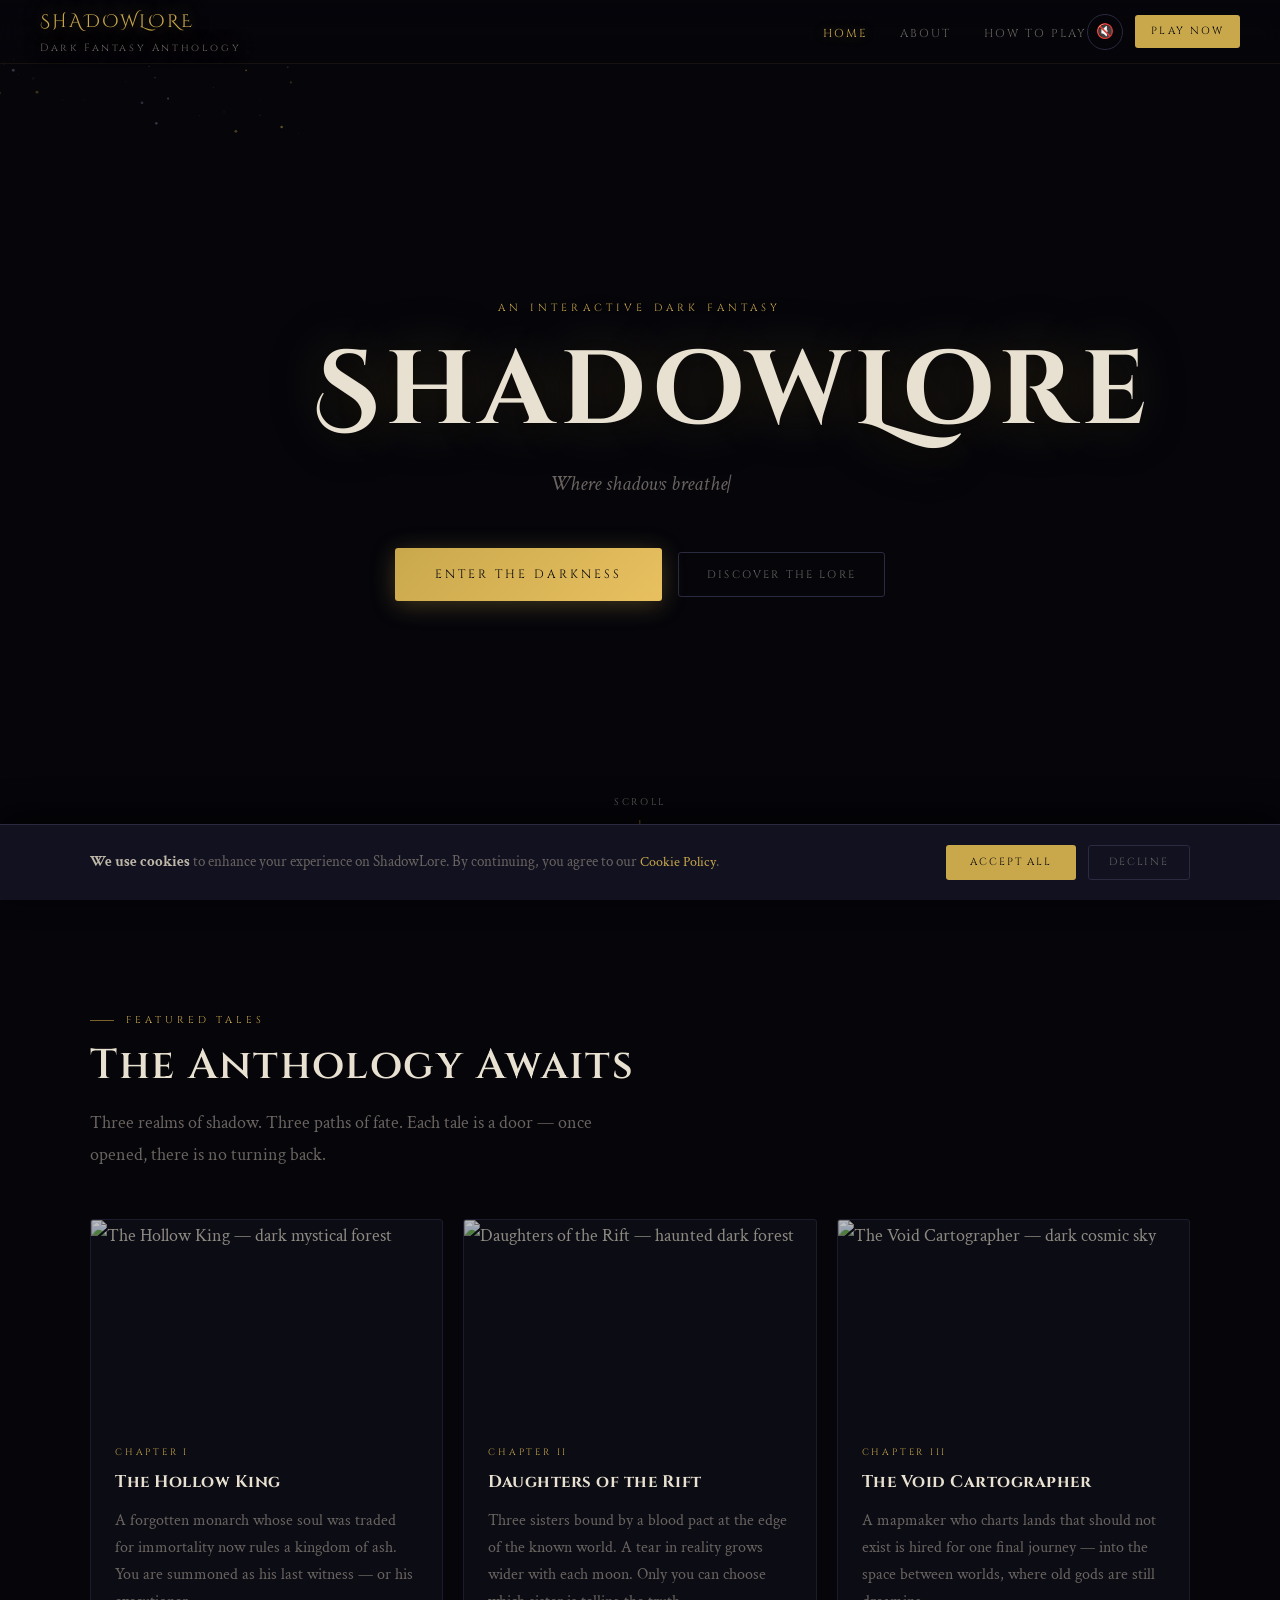
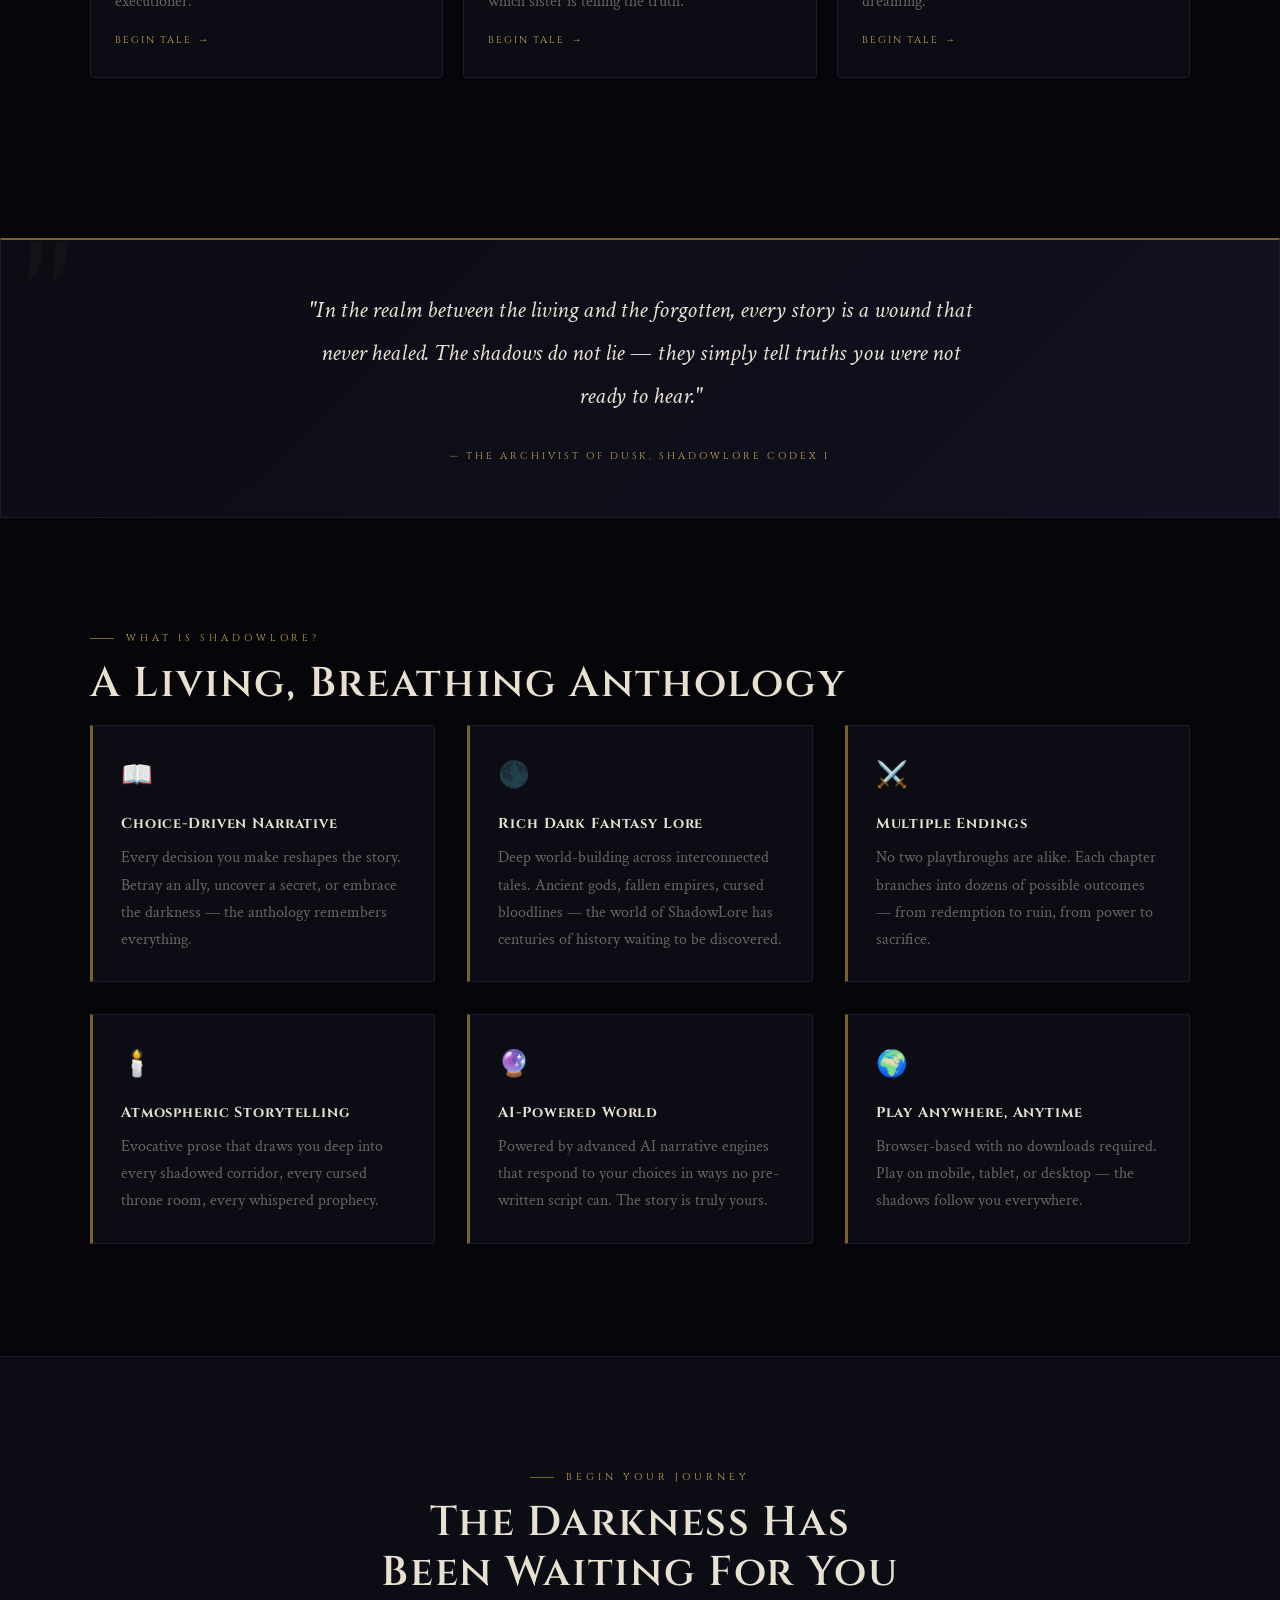
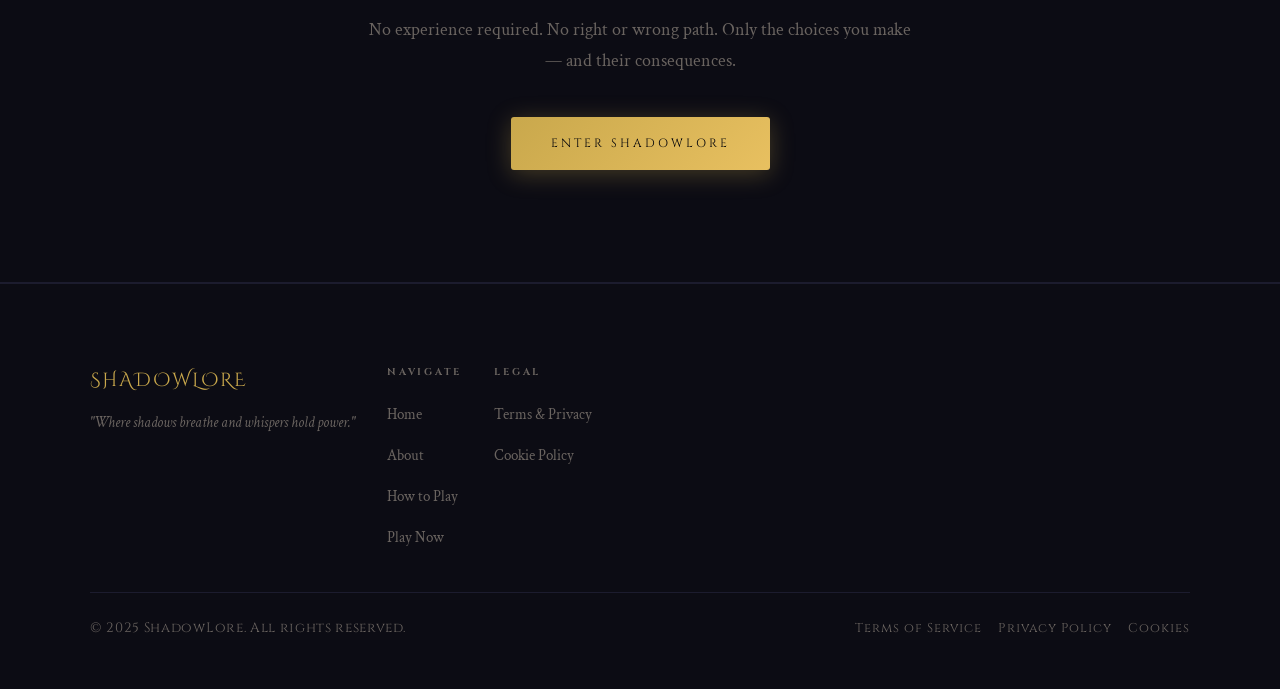
==== commit 0be8e9aa: "feat: launch ShadowLore dark fantasy anthology site - Mobile-first dark fantasy design (Cinzel + Cri" ====
--- a/index.html
+++ b/index.html
@@ -1,50 +1,217 @@
 <!DOCTYPE html>
 <html lang="en">
-  <head>
-    <meta charset="UTF-8" />
-    <meta name="viewport" content="width=device-width, initial-scale=1.0, maximum-scale=1.0, user-scalable=no" />
-    <title>Epochia - A Living Pixel Art Browser World</title>
-    <meta name="description" content="Explore Epochia, a hand-crafted pixel art town with six unique characters who roam, converse, and make every visit different. Play free in your browser." />
-    <meta name="robots" content="index, follow" />
-    <meta name="theme-color" content="#0d0820" />
-    <meta name="apple-mobile-web-app-capable" content="yes" />
-    <meta name="apple-mobile-web-app-status-bar-style" content="black-translucent" />
-    <meta name="apple-mobile-web-app-title" content="Epochia" />
-
-    <!-- Open Graph -->
-    <meta property="og:title" content="Epochia - A Living Pixel Art Browser World" />
-    <meta property="og:description" content="Six unique characters. One hand-crafted town. A day/night cycle that shifts the mood. Play free in your browser, no download required." />
-    <meta property="og:type" content="website" />
-    <meta property="og:url" content="https://epochia.xyz" />
-    <meta property="og:image" content="https://epochia.xyz/opengraph.jpg" />
-    <meta property="og:image:width" content="1200" />
-    <meta property="og:image:height" content="630" />
-    <meta property="og:image:alt" content="Epochia - pixel art browser world" />
-    <meta property="og:site_name" content="Epochia" />
-    <meta property="og:locale" content="en_US" />
-
-    <!-- Twitter / X -->
-    <meta name="twitter:card" content="summary_large_image" />
-    <meta name="twitter:title" content="Epochia - A Living Pixel Art Browser World" />
-    <meta name="twitter:description" content="Six unique characters. One hand-crafted town. A day/night cycle that shifts the mood. Play free in your browser." />
-    <meta name="twitter:image" content="https://epochia.xyz/opengraph.jpg" />
-    <meta name="twitter:image:alt" content="Epochia pixel art game" />
-
-    <!-- Canonical -->
-    <link rel="canonical" href="https://epochia.xyz" />
-
-    <!-- Icons -->
-    <link rel="icon" type="image/svg+xml" href="/favicon.svg" />
-    <link rel="apple-touch-icon" href="/favicon.svg" />
-
-    <!-- Fonts -->
-    <link rel="preconnect" href="https://fonts.googleapis.com" />
-    <link rel="preconnect" href="https://fonts.gstatic.com" crossorigin />
-    <link href="https://fonts.googleapis.com/css2?family=Inter:wght@400;500;600;700&display=swap" rel="stylesheet" />
-    <script type="module" crossorigin src="/assets/index-DDkIV8F7.js"></script>
-    <link rel="stylesheet" crossorigin href="/assets/index-BAYn08T7.css">
-  </head>
-  <body>
-    <div id="root"></div>
-  </body>
+<head>
+  <meta charset="UTF-8">
+  <meta name="viewport" content="width=device-width, initial-scale=1.0">
+  <title>ShadowLore — Dark Fantasy Anthology</title>
+  <meta name="description" content="Enter the realm where shadows breathe. ShadowLore is a dark fantasy interactive anthology where every choice shapes the fate of forgotten worlds.">
+  <meta property="og:title" content="ShadowLore — Dark Fantasy Anthology">
+  <meta property="og:description" content="Where shadows breathe and whispers hold power. Enter now.">
+  <meta property="og:image" content="https://images.unsplash.com/photo-1534447677768-be436bb09401?w=1200&q=80">
+  <meta property="og:type" content="website">
+  <meta name="theme-color" content="#05050a">
+  <link rel="stylesheet" href="css/style.css">
+  <link rel="icon" href="data:image/svg+xml,<svg xmlns='http://www.w3.org/2000/svg' viewBox='0 0 100 100'><text y='.9em' font-size='90'>🌑</text></svg>">
+</head>
+<body>
+
+  <!-- ======= NAV ======= -->
+  <nav class="nav" role="navigation" aria-label="Main navigation">
+    <a href="index.html" class="nav-logo" aria-label="ShadowLore Home">
+      SHADOWLORE
+      <span>Dark Fantasy Anthology</span>
+    </a>
+    <ul class="nav-links" role="list">
+      <li><a href="index.html" class="active">Home</a></li>
+      <li><a href="about.html">About</a></li>
+      <li><a href="how-to-play.html">How to Play</a></li>
+    </ul>
+    <div class="nav-right">
+      <button class="btn-audio" title="Play Ambient Sound" aria-label="Toggle ambient sound">🔇</button>
+      <a href="https://play.aidungeon.com/scenario/84A1C3aXaIb_/anthology" target="_blank" rel="noopener" class="btn-play-nav" aria-label="Play ShadowLore">Play Now</a>
+      <button class="btn-hamburger" aria-label="Open menu" aria-expanded="false">
+        <span></span><span></span><span></span>
+      </button>
+    </div>
+  </nav>
+
+  <!-- Mobile Drawer -->
+  <div class="nav-drawer" role="dialog" aria-label="Mobile navigation">
+    <a href="index.html" class="active">Home</a>
+    <a href="about.html">About</a>
+    <a href="how-to-play.html">How to Play</a>
+    <a href="https://play.aidungeon.com/scenario/84A1C3aXaIb_/anthology" target="_blank" rel="noopener" class="btn-play-nav">Enter the Dark</a>
+  </div>
+
+  <!-- ======= HERO ======= -->
+  <section class="hero" aria-label="Hero">
+    <div class="hero-bg" role="img" aria-label="Dark fantasy castle ruins"></div>
+    <div class="hero-overlay"></div>
+    <canvas id="particles-canvas" aria-hidden="true"></canvas>
+    <div class="hero-content">
+      <p class="hero-eyebrow">An Interactive Dark Fantasy</p>
+      <h1 class="hero-title">ShadowLore</h1>
+      <p class="hero-tagline"><span id="typewriter"></span><span class="cursor">|</span></p>
+      <div class="hero-cta">
+        <a href="https://play.aidungeon.com/scenario/84A1C3aXaIb_/anthology" target="_blank" rel="noopener" class="btn-primary">Enter the Darkness</a>
+        <a href="about.html" class="btn-secondary">Discover the Lore</a>
+      </div>
+    </div>
+    <div class="hero-scroll" aria-hidden="true">Scroll</div>
+  </section>
+
+  <!-- ======= FEATURED TALES ======= -->
+  <section class="section" aria-labelledby="tales-heading">
+    <div class="section-inner">
+      <p class="section-label reveal">Featured Tales</p>
+      <h2 class="section-title reveal" id="tales-heading">The Anthology Awaits</h2>
+      <p class="section-desc reveal">Three realms of shadow. Three paths of fate. Each tale is a door — once opened, there is no turning back.</p>
+
+      <div class="card-grid">
+        <!-- Card 1 -->
+        <article class="card reveal">
+          <img class="card-img" src="https://images.unsplash.com/photo-1518709268805-4e9042af9f23?w=600&q=80" alt="The Hollow King — dark mystical forest" loading="lazy">
+          <div class="card-body">
+            <p class="card-tag">Chapter I</p>
+            <h3 class="card-title">The Hollow King</h3>
+            <p class="card-text">A forgotten monarch whose soul was traded for immortality now rules a kingdom of ash. You are summoned as his last witness — or his executioner.</p>
+            <a href="https://play.aidungeon.com/scenario/84A1C3aXaIb_/anthology" target="_blank" rel="noopener" class="card-link">Begin tale</a>
+          </div>
+        </article>
+
+        <!-- Card 2 -->
+        <article class="card reveal">
+          <img class="card-img" src="https://images.unsplash.com/photo-1462275646964-a0e3386b89ae?w=600&q=80" alt="Daughters of the Rift — haunted dark forest" loading="lazy">
+          <div class="card-body">
+            <p class="card-tag">Chapter II</p>
+            <h3 class="card-title">Daughters of the Rift</h3>
+            <p class="card-text">Three sisters bound by a blood pact at the edge of the known world. A tear in reality grows wider with each moon. Only you can choose which sister is telling the truth.</p>
+            <a href="https://play.aidungeon.com/scenario/84A1C3aXaIb_/anthology" target="_blank" rel="noopener" class="card-link">Begin tale</a>
+          </div>
+        </article>
+
+        <!-- Card 3 -->
+        <article class="card reveal">
+          <img class="card-img" src="https://images.unsplash.com/photo-1419242902214-272b3f66ee7a?w=600&q=80" alt="The Void Cartographer — dark cosmic sky" loading="lazy">
+          <div class="card-body">
+            <p class="card-tag">Chapter III</p>
+            <h3 class="card-title">The Void Cartographer</h3>
+            <p class="card-text">A mapmaker who charts lands that should not exist is hired for one final journey — into the space between worlds, where old gods are still dreaming.</p>
+            <a href="https://play.aidungeon.com/scenario/84A1C3aXaIb_/anthology" target="_blank" rel="noopener" class="card-link">Begin tale</a>
+          </div>
+        </article>
+      </div>
+    </div>
+  </section>
+
+  <!-- ======= LORE QUOTE ======= -->
+  <div class="lore-quote reveal">
+    <blockquote>
+      "In the realm between the living and the forgotten, every story is a wound that never healed. The shadows do not lie — they simply tell truths you were not ready to hear."
+    </blockquote>
+    <cite>— The Archivist of Dusk, ShadowLore Codex I</cite>
+  </div>
+
+  <!-- ======= FEATURES ======= -->
+  <section class="section" aria-labelledby="features-heading">
+    <div class="section-inner">
+      <p class="section-label reveal">What is ShadowLore?</p>
+      <h2 class="section-title reveal" id="features-heading">A Living, Breathing Anthology</h2>
+
+      <div class="features-grid">
+        <div class="feature-item reveal">
+          <div class="feature-icon">📖</div>
+          <h3 class="feature-title">Choice-Driven Narrative</h3>
+          <p class="feature-text">Every decision you make reshapes the story. Betray an ally, uncover a secret, or embrace the darkness — the anthology remembers everything.</p>
+        </div>
+        <div class="feature-item reveal">
+          <div class="feature-icon">🌑</div>
+          <h3 class="feature-title">Rich Dark Fantasy Lore</h3>
+          <p class="feature-text">Deep world-building across interconnected tales. Ancient gods, fallen empires, cursed bloodlines — the world of ShadowLore has centuries of history waiting to be discovered.</p>
+        </div>
+        <div class="feature-item reveal">
+          <div class="feature-icon">⚔️</div>
+          <h3 class="feature-title">Multiple Endings</h3>
+          <p class="feature-text">No two playthroughs are alike. Each chapter branches into dozens of possible outcomes — from redemption to ruin, from power to sacrifice.</p>
+        </div>
+        <div class="feature-item reveal">
+          <div class="feature-icon">🕯️</div>
+          <h3 class="feature-title">Atmospheric Storytelling</h3>
+          <p class="feature-text">Evocative prose that draws you deep into every shadowed corridor, every cursed throne room, every whispered prophecy.</p>
+        </div>
+        <div class="feature-item reveal">
+          <div class="feature-icon">🔮</div>
+          <h3 class="feature-title">AI-Powered World</h3>
+          <p class="feature-text">Powered by advanced AI narrative engines that respond to your choices in ways no pre-written script can. The story is truly yours.</p>
+        </div>
+        <div class="feature-item reveal">
+          <div class="feature-icon">🌍</div>
+          <h3 class="feature-title">Play Anywhere, Anytime</h3>
+          <p class="feature-text">Browser-based with no downloads required. Play on mobile, tablet, or desktop — the shadows follow you everywhere.</p>
+        </div>
+      </div>
+    </div>
+  </section>
+
+  <!-- ======= CTA BAND ======= -->
+  <section class="section" style="background: var(--surface); border-top: 1px solid var(--border); border-bottom: 1px solid var(--border); text-align: center;" aria-label="Call to action">
+    <div class="section-inner">
+      <p class="section-label reveal" style="justify-content: center;">Begin Your Journey</p>
+      <h2 class="section-title reveal" style="max-width: 540px; margin: 0 auto 1rem;">The Darkness Has Been Waiting For You</h2>
+      <p class="section-desc reveal" style="margin: 0 auto 2.5rem;">No experience required. No right or wrong path. Only the choices you make — and their consequences.</p>
+      <a href="https://play.aidungeon.com/scenario/84A1C3aXaIb_/anthology" target="_blank" rel="noopener" class="btn-primary reveal">Enter ShadowLore</a>
+    </div>
+  </section>
+
+  <!-- ======= FOOTER ======= -->
+  <footer class="footer" role="contentinfo">
+    <div class="footer-inner">
+      <div class="footer-top">
+        <div class="footer-brand">
+          <p class="footer-logo">SHADOWLORE</p>
+          <p class="footer-tagline"><em>"Where shadows breathe and whispers hold power."</em></p>
+        </div>
+        <div class="footer-links">
+          <h4>Navigate</h4>
+          <ul role="list">
+            <li><a href="index.html">Home</a></li>
+            <li><a href="about.html">About</a></li>
+            <li><a href="how-to-play.html">How to Play</a></li>
+            <li><a href="https://play.aidungeon.com/scenario/84A1C3aXaIb_/anthology" target="_blank" rel="noopener">Play Now</a></li>
+          </ul>
+        </div>
+        <div class="footer-links">
+          <h4>Legal</h4>
+          <ul role="list">
+            <li><a href="legal.html">Terms &amp; Privacy</a></li>
+            <li><a href="cookies.html">Cookie Policy</a></li>
+          </ul>
+        </div>
+      </div>
+      <div class="footer-bottom">
+        <p class="footer-copy">© 2025 ShadowLore. All rights reserved.</p>
+        <div class="footer-legal">
+          <a href="legal.html">Terms of Service</a>
+          <a href="legal.html#privacy">Privacy Policy</a>
+          <a href="cookies.html">Cookies</a>
+        </div>
+      </div>
+    </div>
+  </footer>
+
+  <!-- ======= COOKIE BANNER ======= -->
+  <div class="cookie-banner" role="dialog" aria-label="Cookie consent" aria-live="polite">
+    <div class="cookie-inner">
+      <div class="cookie-text">
+        <p><strong>We use cookies</strong> to enhance your experience on ShadowLore. By continuing, you agree to our <a href="cookies.html">Cookie Policy</a>.</p>
+      </div>
+      <div class="cookie-btns">
+        <button class="btn-cookie-accept" aria-label="Accept cookies">Accept All</button>
+        <button class="btn-cookie-decline" aria-label="Decline cookies">Decline</button>
+      </div>
+    </div>
+  </div>
+
+  <script src="js/main.js"></script>
+</body>
 </html>
--- a/css/style.css
+++ b/css/style.css
@@ -0,0 +1,860 @@
+/* =============================================
+   SHADOWLORE — Dark Fantasy Anthology
+   Mobile-First Stylesheet
+   ============================================= */
+
+@import url('https://fonts.googleapis.com/css2?family=Cinzel:wght@400;600;900&family=Cinzel+Decorative:wght@400;700&family=Crimson+Text:ital,wght@0,400;0,600;1,400;1,600&display=swap');
+
+/* ---- Variables ---- */
+:root {
+  --bg:           #05050a;
+  --surface:      #0c0c14;
+  --surface2:     #111120;
+  --border:       #1c1c2e;
+  --border2:      #2a2a40;
+  --accent:       #c9a84c;
+  --accent-dim:   #7a6228;
+  --accent-glow:  rgba(201,168,76,0.18);
+  --purple:       #7b4fa0;
+  --purple-dim:   #3d2252;
+  --purple-glow:  rgba(123,79,160,0.2);
+  --text:         #bfb8a8;
+  --text-dim:     #6a6460;
+  --text-bright:  #e8e0d0;
+  --red:          #9b3030;
+  --font-heading: 'Cinzel', serif;
+  --font-deco:    'Cinzel Decorative', serif;
+  --font-body:    'Crimson Text', serif;
+  --nav-h:        64px;
+  --max-w:        1100px;
+  --radius:       3px;
+  --ease:         cubic-bezier(0.4, 0, 0.2, 1);
+}
+
+/* ---- Reset ---- */
+*, *::before, *::after { box-sizing: border-box; margin: 0; padding: 0; }
+html { scroll-behavior: smooth; font-size: 16px; }
+body {
+  background: var(--bg);
+  color: var(--text);
+  font-family: var(--font-body);
+  font-size: 1.125rem;
+  line-height: 1.75;
+  min-height: 100vh;
+  overflow-x: hidden;
+}
+img { max-width: 100%; display: block; }
+a { color: var(--accent); text-decoration: none; transition: color 0.25s; }
+a:hover { color: var(--text-bright); }
+ul { list-style: none; }
+button { cursor: pointer; border: none; background: none; font-family: inherit; }
+
+/* ---- Scrollbar ---- */
+::-webkit-scrollbar { width: 6px; }
+::-webkit-scrollbar-track { background: var(--surface); }
+::-webkit-scrollbar-thumb { background: var(--border2); border-radius: 3px; }
+
+/* =============================================
+   NAVIGATION
+   ============================================= */
+.nav {
+  position: fixed;
+  top: 0; left: 0; right: 0;
+  z-index: 1000;
+  height: var(--nav-h);
+  display: flex;
+  align-items: center;
+  padding: 0 1.25rem;
+  background: linear-gradient(to bottom, rgba(5,5,10,0.95) 0%, rgba(5,5,10,0.6) 100%);
+  backdrop-filter: blur(12px);
+  border-bottom: 1px solid rgba(201,168,76,0.08);
+  transition: background 0.4s;
+}
+.nav.scrolled {
+  background: rgba(5,5,10,0.97);
+  border-bottom-color: rgba(201,168,76,0.15);
+}
+.nav-logo {
+  font-family: var(--font-deco);
+  font-size: 1.15rem;
+  color: var(--accent);
+  letter-spacing: 0.12em;
+  text-shadow: 0 0 20px rgba(201,168,76,0.5);
+  flex: 1;
+}
+.nav-logo span { color: var(--text-dim); font-size: 0.65rem; display: block; letter-spacing: 0.25em; font-family: var(--font-heading); }
+.nav-links {
+  display: none;
+  gap: 2rem;
+  align-items: center;
+}
+.nav-links a {
+  font-family: var(--font-heading);
+  font-size: 0.72rem;
+  letter-spacing: 0.18em;
+  color: var(--text-dim);
+  text-transform: uppercase;
+  transition: color 0.25s, text-shadow 0.25s;
+}
+.nav-links a:hover, .nav-links a.active { color: var(--accent); text-shadow: 0 0 12px rgba(201,168,76,0.4); }
+.nav-right {
+  display: flex;
+  align-items: center;
+  gap: 0.75rem;
+}
+.btn-audio {
+  width: 36px; height: 36px;
+  border-radius: 50%;
+  border: 1px solid var(--border2);
+  color: var(--text-dim);
+  font-size: 0.9rem;
+  display: flex; align-items: center; justify-content: center;
+  transition: var(--ease) 0.25s;
+}
+.btn-audio:hover, .btn-audio.playing {
+  border-color: var(--accent);
+  color: var(--accent);
+  box-shadow: 0 0 12px var(--accent-glow);
+}
+.btn-play-nav {
+  font-family: var(--font-heading);
+  font-size: 0.65rem;
+  letter-spacing: 0.2em;
+  text-transform: uppercase;
+  color: var(--bg);
+  background: var(--accent);
+  padding: 0.45rem 1rem;
+  border-radius: var(--radius);
+  transition: opacity 0.2s, box-shadow 0.2s;
+}
+.btn-play-nav:hover { opacity: 0.85; box-shadow: 0 0 16px var(--accent-glow); color: var(--bg); }
+.btn-hamburger {
+  width: 36px; height: 36px;
+  display: flex; flex-direction: column;
+  align-items: center; justify-content: center;
+  gap: 5px;
+  border-radius: var(--radius);
+}
+.btn-hamburger span {
+  width: 22px; height: 1.5px;
+  background: var(--text-dim);
+  border-radius: 2px;
+  transition: var(--ease) 0.3s;
+  display: block;
+}
+.btn-hamburger.open span:nth-child(1) { transform: translateY(6.5px) rotate(45deg); background: var(--accent); }
+.btn-hamburger.open span:nth-child(2) { opacity: 0; }
+.btn-hamburger.open span:nth-child(3) { transform: translateY(-6.5px) rotate(-45deg); background: var(--accent); }
+
+/* Mobile drawer */
+.nav-drawer {
+  position: fixed;
+  top: var(--nav-h); left: 0; right: 0; bottom: 0;
+  z-index: 999;
+  background: rgba(5,5,10,0.98);
+  display: flex; flex-direction: column;
+  align-items: center; justify-content: center;
+  gap: 2.5rem;
+  transform: translateY(-100%);
+  opacity: 0;
+  pointer-events: none;
+  transition: transform 0.4s var(--ease), opacity 0.4s;
+}
+.nav-drawer.open { transform: translateY(0); opacity: 1; pointer-events: all; }
+.nav-drawer a {
+  font-family: var(--font-heading);
+  font-size: 1.1rem;
+  letter-spacing: 0.2em;
+  color: var(--text-dim);
+  text-transform: uppercase;
+  transition: color 0.25s;
+}
+.nav-drawer a:hover, .nav-drawer a.active { color: var(--accent); }
+.nav-drawer .btn-play-nav { font-size: 0.8rem; padding: 0.6rem 1.5rem; }
+
+/* =============================================
+   HERO
+   ============================================= */
+.hero {
+  position: relative;
+  min-height: 100vh;
+  display: flex; align-items: center; justify-content: center;
+  overflow: hidden;
+  text-align: center;
+}
+.hero-bg {
+  position: absolute; inset: 0;
+  background: url('https://images.unsplash.com/photo-1534447677768-be436bb09401?w=1600&q=80') center/cover no-repeat;
+  transform: scale(1.06);
+  transition: transform 8s ease;
+}
+.hero.loaded .hero-bg { transform: scale(1); }
+.hero-overlay {
+  position: absolute; inset: 0;
+  background: linear-gradient(
+    to bottom,
+    rgba(5,5,10,0.3) 0%,
+    rgba(5,5,10,0.55) 40%,
+    rgba(5,5,10,0.85) 80%,
+    var(--bg) 100%
+  );
+}
+#particles-canvas {
+  position: absolute; inset: 0;
+  pointer-events: none;
+}
+.hero-content {
+  position: relative;
+  z-index: 2;
+  padding: 2rem 1.5rem;
+  max-width: 700px;
+}
+.hero-eyebrow {
+  font-family: var(--font-heading);
+  font-size: 0.65rem;
+  letter-spacing: 0.4em;
+  color: var(--accent);
+  text-transform: uppercase;
+  margin-bottom: 1.25rem;
+  opacity: 0;
+  animation: fadeUp 0.8s 0.3s var(--ease) forwards;
+}
+.hero-title {
+  font-family: var(--font-deco);
+  font-size: clamp(2.8rem, 12vw, 6.5rem);
+  font-weight: 700;
+  color: var(--text-bright);
+  line-height: 1.05;
+  letter-spacing: 0.06em;
+  text-shadow: 0 0 60px rgba(201,168,76,0.25), 0 4px 30px rgba(0,0,0,0.8);
+  margin-bottom: 1.25rem;
+  opacity: 0;
+  animation: fadeUp 0.8s 0.5s var(--ease) forwards;
+}
+.hero-tagline {
+  font-family: var(--font-body);
+  font-size: clamp(1rem, 3vw, 1.3rem);
+  font-style: italic;
+  color: var(--text-dim);
+  margin-bottom: 2.5rem;
+  min-height: 2em;
+  opacity: 0;
+  animation: fadeUp 0.8s 0.7s var(--ease) forwards;
+}
+.hero-cta {
+  display: flex; flex-direction: column;
+  align-items: center; gap: 1rem;
+  opacity: 0;
+  animation: fadeUp 0.8s 0.9s var(--ease) forwards;
+}
+.btn-primary {
+  font-family: var(--font-heading);
+  font-size: 0.75rem;
+  letter-spacing: 0.25em;
+  text-transform: uppercase;
+  color: var(--bg);
+  background: linear-gradient(135deg, var(--accent), #e8c060, var(--accent));
+  background-size: 200% 200%;
+  padding: 1rem 2.5rem;
+  border-radius: var(--radius);
+  border: none;
+  transition: background-position 0.4s, box-shadow 0.3s, transform 0.2s;
+  display: inline-block;
+  box-shadow: 0 4px 24px rgba(201,168,76,0.3);
+}
+.btn-primary:hover {
+  background-position: 100% 100%;
+  box-shadow: 0 6px 32px rgba(201,168,76,0.5);
+  transform: translateY(-2px);
+  color: var(--bg);
+}
+.btn-secondary {
+  font-family: var(--font-heading);
+  font-size: 0.68rem;
+  letter-spacing: 0.2em;
+  text-transform: uppercase;
+  color: var(--text-dim);
+  border: 1px solid var(--border2);
+  padding: 0.75rem 1.75rem;
+  border-radius: var(--radius);
+  transition: border-color 0.25s, color 0.25s;
+  display: inline-block;
+}
+.btn-secondary:hover { border-color: var(--accent); color: var(--accent); }
+.hero-scroll {
+  position: absolute;
+  bottom: 2.5rem; left: 50%;
+  transform: translateX(-50%);
+  z-index: 2;
+  display: flex; flex-direction: column;
+  align-items: center; gap: 0.5rem;
+  color: var(--text-dim);
+  font-family: var(--font-heading);
+  font-size: 0.6rem;
+  letter-spacing: 0.25em;
+  text-transform: uppercase;
+  animation: pulse 2.5s infinite;
+}
+.hero-scroll::after {
+  content: '';
+  display: block;
+  width: 1px; height: 40px;
+  background: linear-gradient(to bottom, var(--accent-dim), transparent);
+  animation: scrollLine 2.5s infinite;
+}
+
+/* =============================================
+   SECTIONS / LAYOUT
+   ============================================= */
+.section { padding: 5rem 1.25rem; }
+.section-inner { max-width: var(--max-w); margin: 0 auto; }
+.section-label {
+  font-family: var(--font-heading);
+  font-size: 0.62rem;
+  letter-spacing: 0.4em;
+  text-transform: uppercase;
+  color: var(--accent);
+  margin-bottom: 0.75rem;
+  display: flex; align-items: center; gap: 0.75rem;
+}
+.section-label::before {
+  content: '';
+  width: 24px; height: 1px;
+  background: var(--accent-dim);
+}
+.section-title {
+  font-family: var(--font-heading);
+  font-size: clamp(1.6rem, 5vw, 2.6rem);
+  font-weight: 600;
+  color: var(--text-bright);
+  letter-spacing: 0.04em;
+  line-height: 1.2;
+  margin-bottom: 1rem;
+}
+.section-desc {
+  font-size: 1.1rem;
+  color: var(--text-dim);
+  max-width: 560px;
+  line-height: 1.8;
+  margin-bottom: 3rem;
+}
+.divider {
+  border: none;
+  border-top: 1px solid var(--border);
+  margin: 0;
+}
+
+/* =============================================
+   CARDS
+   ============================================= */
+.card-grid {
+  display: grid;
+  grid-template-columns: 1fr;
+  gap: 1.25rem;
+  margin-bottom: 3rem;
+}
+.card {
+  background: var(--surface);
+  border: 1px solid var(--border);
+  border-radius: var(--radius);
+  overflow: hidden;
+  transition: border-color 0.3s, transform 0.3s, box-shadow 0.3s;
+}
+.card:hover {
+  border-color: var(--accent-dim);
+  transform: translateY(-4px);
+  box-shadow: 0 12px 40px rgba(0,0,0,0.5), 0 0 0 1px rgba(201,168,76,0.1);
+}
+.card-img {
+  width: 100%; height: 200px;
+  object-fit: cover;
+  filter: brightness(0.75) saturate(0.7);
+  transition: filter 0.4s;
+}
+.card:hover .card-img { filter: brightness(0.9) saturate(0.85); }
+.card-body { padding: 1.5rem; }
+.card-tag {
+  font-family: var(--font-heading);
+  font-size: 0.58rem;
+  letter-spacing: 0.3em;
+  text-transform: uppercase;
+  color: var(--accent);
+  margin-bottom: 0.5rem;
+}
+.card-title {
+  font-family: var(--font-heading);
+  font-size: 1.05rem;
+  color: var(--text-bright);
+  margin-bottom: 0.6rem;
+  letter-spacing: 0.03em;
+}
+.card-text { font-size: 1rem; color: var(--text-dim); line-height: 1.7; }
+.card-link {
+  display: inline-flex;
+  align-items: center;
+  gap: 0.4rem;
+  font-family: var(--font-heading);
+  font-size: 0.62rem;
+  letter-spacing: 0.2em;
+  text-transform: uppercase;
+  color: var(--accent);
+  margin-top: 1rem;
+  transition: gap 0.25s;
+}
+.card-link::after { content: '→'; }
+.card:hover .card-link { gap: 0.7rem; }
+
+/* =============================================
+   FEATURES / LORE SECTION
+   ============================================= */
+.features-grid {
+  display: grid;
+  grid-template-columns: 1fr;
+  gap: 2rem;
+}
+.feature-item {
+  padding: 1.75rem;
+  background: var(--surface);
+  border: 1px solid var(--border);
+  border-left: 3px solid var(--accent-dim);
+  border-radius: 0 var(--radius) var(--radius) 0;
+  transition: border-left-color 0.25s, box-shadow 0.25s;
+}
+.feature-item:hover {
+  border-left-color: var(--accent);
+  box-shadow: -4px 0 20px rgba(201,168,76,0.1);
+}
+.feature-icon { font-size: 1.6rem; margin-bottom: 0.75rem; }
+.feature-title {
+  font-family: var(--font-heading);
+  font-size: 0.9rem;
+  letter-spacing: 0.06em;
+  color: var(--text-bright);
+  margin-bottom: 0.5rem;
+}
+.feature-text { font-size: 1rem; color: var(--text-dim); line-height: 1.7; }
+
+/* =============================================
+   LORE QUOTE
+   ============================================= */
+.lore-quote {
+  background: linear-gradient(135deg, var(--surface) 0%, var(--surface2) 100%);
+  border: 1px solid var(--border);
+  border-top: 2px solid var(--accent-dim);
+  padding: 3rem 1.5rem;
+  text-align: center;
+  position: relative;
+  overflow: hidden;
+}
+.lore-quote::before {
+  content: '"';
+  position: absolute;
+  top: -1rem; left: 1rem;
+  font-family: var(--font-deco);
+  font-size: 12rem;
+  color: rgba(201,168,76,0.04);
+  line-height: 1;
+  pointer-events: none;
+}
+.lore-quote blockquote {
+  font-family: var(--font-body);
+  font-size: clamp(1.1rem, 3vw, 1.5rem);
+  font-style: italic;
+  color: var(--text-bright);
+  max-width: 680px;
+  margin: 0 auto 1.25rem;
+  line-height: 1.8;
+}
+.lore-quote cite {
+  font-family: var(--font-heading);
+  font-size: 0.62rem;
+  letter-spacing: 0.3em;
+  text-transform: uppercase;
+  color: var(--accent);
+  font-style: normal;
+}
+
+/* =============================================
+   ABOUT PAGE
+   ============================================= */
+.page-hero {
+  min-height: 45vh;
+  display: flex; align-items: flex-end;
+  position: relative;
+  overflow: hidden;
+  padding: calc(var(--nav-h) + 3rem) 1.25rem 4rem;
+}
+.page-hero-bg {
+  position: absolute; inset: 0;
+  background-size: cover;
+  background-position: center 30%;
+  filter: brightness(0.35) saturate(0.6);
+}
+.page-hero-overlay {
+  position: absolute; inset: 0;
+  background: linear-gradient(to bottom, rgba(5,5,10,0.4), var(--bg));
+}
+.page-hero-content { position: relative; z-index: 1; max-width: var(--max-w); margin: 0 auto; width: 100%; }
+.page-hero-label {
+  font-family: var(--font-heading);
+  font-size: 0.62rem;
+  letter-spacing: 0.4em;
+  text-transform: uppercase;
+  color: var(--accent);
+  margin-bottom: 0.75rem;
+}
+.page-hero-title {
+  font-family: var(--font-deco);
+  font-size: clamp(2rem, 8vw, 4rem);
+  color: var(--text-bright);
+  letter-spacing: 0.06em;
+}
+.page-hero-sub {
+  font-size: 1.1rem;
+  font-style: italic;
+  color: var(--text-dim);
+  margin-top: 0.75rem;
+}
+
+/* Lore text blocks */
+.lore-block {
+  max-width: 720px;
+  margin: 0 auto;
+}
+.lore-block h2 {
+  font-family: var(--font-heading);
+  font-size: 1.3rem;
+  color: var(--text-bright);
+  letter-spacing: 0.04em;
+  margin: 2.5rem 0 1rem;
+  padding-bottom: 0.5rem;
+  border-bottom: 1px solid var(--border);
+}
+.lore-block h2:first-child { margin-top: 0; }
+.lore-block p { color: var(--text); line-height: 1.85; margin-bottom: 1.25rem; }
+.lore-block .highlight {
+  color: var(--text-bright);
+  font-style: italic;
+}
+.lore-block ul { margin: 0 0 1.25rem 1.5rem; list-style: disc; }
+.lore-block ul li { color: var(--text); margin-bottom: 0.4rem; }
+
+/* =============================================
+   HOW TO PLAY
+   ============================================= */
+.steps-list { display: flex; flex-direction: column; gap: 2rem; max-width: 760px; }
+.step-item {
+  display: flex;
+  gap: 1.5rem;
+  align-items: flex-start;
+}
+.step-num {
+  flex-shrink: 0;
+  width: 48px; height: 48px;
+  border-radius: 50%;
+  border: 2px solid var(--accent-dim);
+  display: flex; align-items: center; justify-content: center;
+  font-family: var(--font-heading);
+  font-size: 1rem;
+  color: var(--accent);
+  background: var(--surface);
+}
+.step-content {}
+.step-title {
+  font-family: var(--font-heading);
+  font-size: 1rem;
+  color: var(--text-bright);
+  letter-spacing: 0.04em;
+  margin-bottom: 0.4rem;
+}
+.step-text { color: var(--text-dim); font-size: 1rem; line-height: 1.75; }
+
+/* Tips box */
+.tips-box {
+  background: var(--surface);
+  border: 1px solid var(--border);
+  border-left: 3px solid var(--purple);
+  border-radius: 0 var(--radius) var(--radius) 0;
+  padding: 1.75rem;
+  margin-top: 3rem;
+  max-width: 760px;
+}
+.tips-box h3 {
+  font-family: var(--font-heading);
+  font-size: 0.85rem;
+  letter-spacing: 0.12em;
+  color: var(--purple);
+  text-transform: uppercase;
+  margin-bottom: 1rem;
+}
+.tips-box ul { display: flex; flex-direction: column; gap: 0.6rem; }
+.tips-box ul li {
+  color: var(--text-dim);
+  font-size: 1rem;
+  padding-left: 1.25rem;
+  position: relative;
+}
+.tips-box ul li::before {
+  content: '▸';
+  position: absolute; left: 0;
+  color: var(--purple);
+  font-size: 0.7rem;
+  top: 0.25rem;
+}
+
+/* =============================================
+   LEGAL / COOKIES PAGES
+   ============================================= */
+.legal-wrap {
+  max-width: 760px;
+  margin: 0 auto;
+  padding-top: calc(var(--nav-h) + 3rem);
+  padding-bottom: 5rem;
+  padding-left: 1.25rem;
+  padding-right: 1.25rem;
+}
+.legal-wrap h1 {
+  font-family: var(--font-heading);
+  font-size: clamp(1.6rem, 5vw, 2.4rem);
+  color: var(--text-bright);
+  margin-bottom: 0.5rem;
+  letter-spacing: 0.04em;
+}
+.legal-meta {
+  font-size: 0.9rem;
+  color: var(--text-dim);
+  margin-bottom: 3rem;
+  font-family: var(--font-heading);
+  letter-spacing: 0.08em;
+}
+.legal-wrap h2 {
+  font-family: var(--font-heading);
+  font-size: 1.1rem;
+  color: var(--text-bright);
+  letter-spacing: 0.06em;
+  margin: 2.5rem 0 0.75rem;
+  padding-bottom: 0.4rem;
+  border-bottom: 1px solid var(--border);
+}
+.legal-wrap p { color: var(--text); line-height: 1.85; margin-bottom: 1rem; }
+.legal-wrap ul { margin: 0 0 1rem 1.5rem; list-style: disc; }
+.legal-wrap ul li { color: var(--text); margin-bottom: 0.4rem; line-height: 1.7; }
+.legal-wrap a { color: var(--accent); }
+.legal-wrap a:hover { color: var(--text-bright); }
+
+/* Cookie table */
+.cookie-table {
+  width: 100%;
+  border-collapse: collapse;
+  margin: 1.5rem 0;
+  font-size: 0.95rem;
+  overflow-x: auto;
+  display: block;
+}
+.cookie-table th {
+  background: var(--surface2);
+  color: var(--text-bright);
+  font-family: var(--font-heading);
+  font-size: 0.65rem;
+  letter-spacing: 0.15em;
+  text-transform: uppercase;
+  padding: 0.75rem 1rem;
+  text-align: left;
+  border-bottom: 1px solid var(--border2);
+}
+.cookie-table td {
+  padding: 0.75rem 1rem;
+  color: var(--text-dim);
+  border-bottom: 1px solid var(--border);
+  vertical-align: top;
+}
+.cookie-table tr:last-child td { border-bottom: none; }
+
+/* =============================================
+   COOKIE BANNER
+   ============================================= */
+.cookie-banner {
+  position: fixed;
+  bottom: 0; left: 0; right: 0;
+  z-index: 2000;
+  background: var(--surface2);
+  border-top: 1px solid var(--border2);
+  padding: 1.25rem 1.25rem;
+  transform: translateY(100%);
+  transition: transform 0.4s var(--ease);
+  box-shadow: 0 -8px 32px rgba(0,0,0,0.6);
+}
+.cookie-banner.visible { transform: translateY(0); }
+.cookie-inner {
+  max-width: var(--max-w);
+  margin: 0 auto;
+  display: flex;
+  flex-direction: column;
+  gap: 1rem;
+}
+.cookie-text p {
+  font-size: 0.95rem;
+  color: var(--text-dim);
+  line-height: 1.6;
+}
+.cookie-text strong { color: var(--text); }
+.cookie-text a { color: var(--accent); font-size: 0.9rem; }
+.cookie-btns {
+  display: flex;
+  flex-wrap: wrap;
+  gap: 0.75rem;
+}
+.btn-cookie-accept {
+  font-family: var(--font-heading);
+  font-size: 0.65rem;
+  letter-spacing: 0.18em;
+  text-transform: uppercase;
+  color: var(--bg);
+  background: var(--accent);
+  padding: 0.6rem 1.5rem;
+  border-radius: var(--radius);
+  transition: opacity 0.2s;
+}
+.btn-cookie-accept:hover { opacity: 0.85; }
+.btn-cookie-decline {
+  font-family: var(--font-heading);
+  font-size: 0.65rem;
+  letter-spacing: 0.18em;
+  text-transform: uppercase;
+  color: var(--text-dim);
+  border: 1px solid var(--border2);
+  padding: 0.6rem 1.25rem;
+  border-radius: var(--radius);
+  transition: border-color 0.2s, color 0.2s;
+}
+.btn-cookie-decline:hover { border-color: var(--text-dim); color: var(--text); }
+
+/* =============================================
+   FOOTER
+   ============================================= */
+.footer {
+  border-top: 1px solid var(--border);
+  padding: 3rem 1.25rem 2rem;
+  background: var(--surface);
+}
+.footer-inner {
+  max-width: var(--max-w);
+  margin: 0 auto;
+}
+.footer-top {
+  display: flex;
+  flex-direction: column;
+  gap: 2rem;
+  margin-bottom: 2.5rem;
+}
+.footer-brand {}
+.footer-logo {
+  font-family: var(--font-deco);
+  font-size: 1.2rem;
+  color: var(--accent);
+  letter-spacing: 0.1em;
+  margin-bottom: 0.75rem;
+}
+.footer-tagline { font-size: 0.95rem; font-style: italic; color: var(--text-dim); max-width: 280px; }
+.footer-links h4 {
+  font-family: var(--font-heading);
+  font-size: 0.62rem;
+  letter-spacing: 0.28em;
+  text-transform: uppercase;
+  color: var(--text-dim);
+  margin-bottom: 1rem;
+}
+.footer-links ul { display: flex; flex-direction: column; gap: 0.6rem; }
+.footer-links ul li a {
+  font-size: 0.95rem;
+  color: var(--text-dim);
+  transition: color 0.2s;
+}
+.footer-links ul li a:hover { color: var(--accent); }
+.footer-bottom {
+  border-top: 1px solid var(--border);
+  padding-top: 1.5rem;
+  display: flex;
+  flex-direction: column;
+  gap: 0.5rem;
+}
+.footer-copy {
+  font-size: 0.85rem;
+  color: var(--text-dim);
+  font-family: var(--font-heading);
+  letter-spacing: 0.05em;
+}
+.footer-legal {
+  display: flex;
+  flex-wrap: wrap;
+  gap: 1rem;
+}
+.footer-legal a {
+  font-size: 0.8rem;
+  color: var(--text-dim);
+  font-family: var(--font-heading);
+  letter-spacing: 0.08em;
+}
+.footer-legal a:hover { color: var(--accent); }
+
+/* =============================================
+   ANIMATIONS
+   ============================================= */
+@keyframes fadeUp {
+  from { opacity: 0; transform: translateY(20px); }
+  to   { opacity: 1; transform: translateY(0); }
+}
+@keyframes fadeIn {
+  from { opacity: 0; }
+  to   { opacity: 1; }
+}
+@keyframes pulse {
+  0%, 100% { opacity: 0.5; }
+  50%       { opacity: 1; }
+}
+@keyframes scrollLine {
+  0%   { transform: scaleY(0); transform-origin: top; opacity: 1; }
+  50%  { transform: scaleY(1); transform-origin: top; opacity: 1; }
+  100% { transform: scaleY(1); transform-origin: bottom; opacity: 0; }
+}
+@keyframes shimmer {
+  0%   { background-position: -200% center; }
+  100% { background-position:  200% center; }
+}
+.reveal {
+  opacity: 0;
+  transform: translateY(28px);
+  transition: opacity 0.7s var(--ease), transform 0.7s var(--ease);
+}
+.reveal.visible { opacity: 1; transform: translateY(0); }
+
+/* =============================================
+   RESPONSIVE — Tablet (600px+)
+   ============================================= */
+@media (min-width: 600px) {
+  .card-grid { grid-template-columns: repeat(2, 1fr); }
+  .features-grid { grid-template-columns: repeat(2, 1fr); }
+  .cookie-inner { flex-direction: row; align-items: center; justify-content: space-between; }
+  .footer-top { flex-direction: row; flex-wrap: wrap; }
+  .footer-bottom { flex-direction: row; justify-content: space-between; align-items: center; }
+}
+
+/* =============================================
+   RESPONSIVE — Desktop (900px+)
+   ============================================= */
+@media (min-width: 900px) {
+  .nav { padding: 0 2.5rem; }
+  .nav-links { display: flex; }
+  .btn-hamburger { display: none; }
+  .nav-drawer { display: none; }
+  .section { padding: 7rem 2.5rem; }
+  .hero-cta { flex-direction: row; justify-content: center; }
+  .card-grid { grid-template-columns: repeat(3, 1fr); }
+  .features-grid { grid-template-columns: repeat(3, 1fr); }
+  .page-hero { padding: calc(var(--nav-h) + 5rem) 2.5rem 5rem; }
+  .lore-block { padding: 0 1rem; }
+  .steps-list { gap: 2.5rem; }
+  .tips-box { margin-top: 4rem; }
+  .footer { padding: 5rem 2.5rem 3rem; }
+  .legal-wrap { padding-left: 2.5rem; padding-right: 2.5rem; }
+}
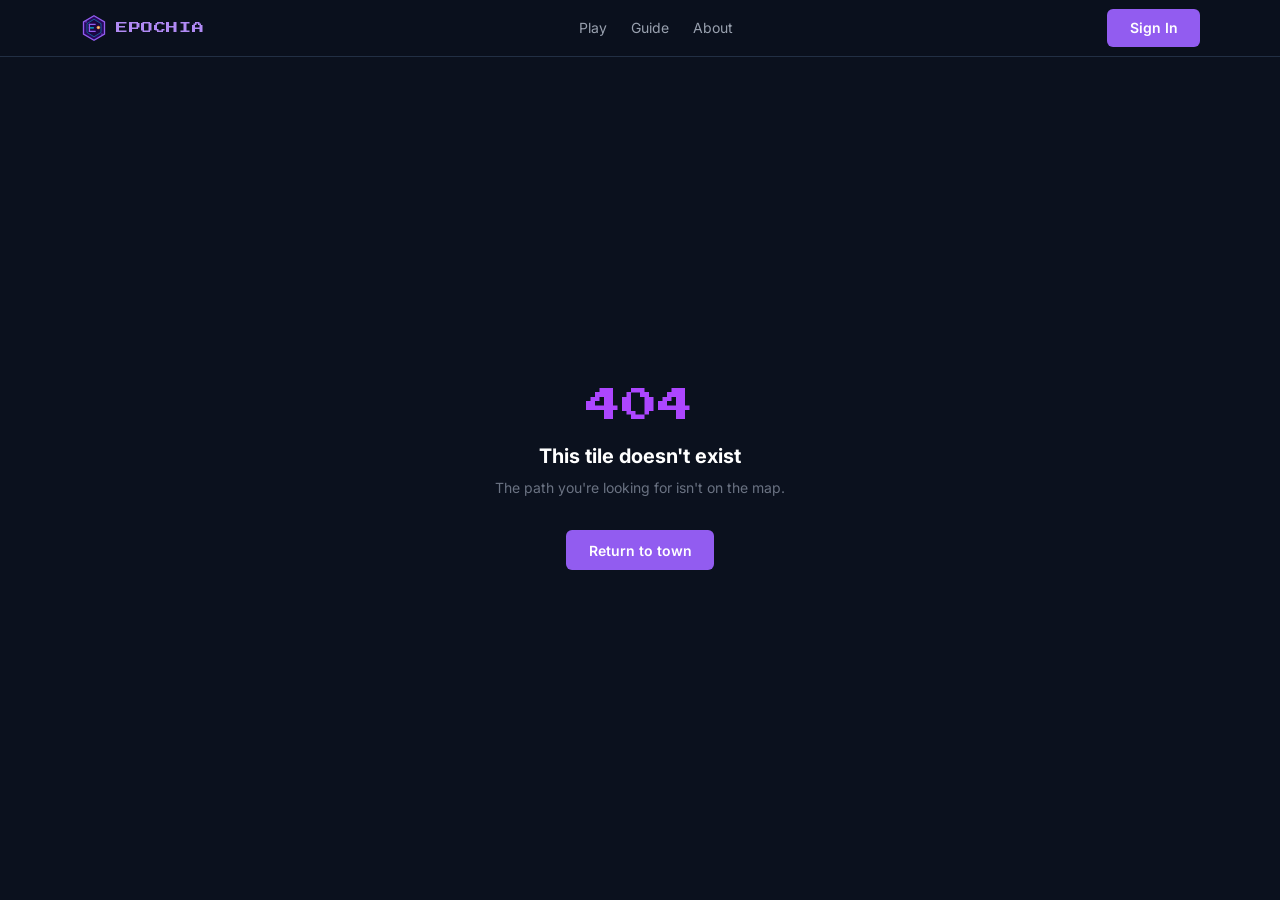
==== commit 976af72d: "fix: add upgrade-insecure-requests CSP to force HTTPS on all resources" ====
--- a/index.html
+++ b/index.html
@@ -1,217 +1,52 @@
 <!DOCTYPE html>
 <html lang="en">
-<head>
-  <meta charset="UTF-8">
-  <meta name="viewport" content="width=device-width, initial-scale=1.0">
-  <title>ShadowLore — Dark Fantasy Anthology</title>
-  <meta name="description" content="Enter the realm where shadows breathe. ShadowLore is a dark fantasy interactive anthology where every choice shapes the fate of forgotten worlds.">
-  <meta property="og:title" content="ShadowLore — Dark Fantasy Anthology">
-  <meta property="og:description" content="Where shadows breathe and whispers hold power. Enter now.">
-  <meta property="og:image" content="https://images.unsplash.com/photo-1534447677768-be436bb09401?w=1200&q=80">
-  <meta property="og:type" content="website">
-  <meta name="theme-color" content="#05050a">
-  <link rel="stylesheet" href="css/style.css">
-  <link rel="icon" href="data:image/svg+xml,<svg xmlns='http://www.w3.org/2000/svg' viewBox='0 0 100 100'><text y='.9em' font-size='90'>🌑</text></svg>">
-</head>
-<body>
+  <head>
+    <meta charset="UTF-8" />
+    <meta http-equiv="Content-Security-Policy" content="upgrade-insecure-requests" />
+    <meta name="viewport" content="width=device-width, initial-scale=1.0, maximum-scale=1.0, user-scalable=no" />
+    <title>Epochia - A Living Pixel Art Browser World</title>
+    <meta name="description" content="Explore Epochia, a hand-crafted pixel art town with six unique characters who roam, converse, and make every visit different. Play free in your browser." />
+    <meta name="robots" content="index, follow" />
+    <meta name="theme-color" content="#0d0820" />
+    <meta name="apple-mobile-web-app-capable" content="yes" />
+    <meta name="apple-mobile-web-app-status-bar-style" content="black-translucent" />
+    <meta name="apple-mobile-web-app-title" content="Epochia" />
+    <meta name="ory-verify" content="orynth-bc634a7419e34589a3998b0c1ca724cf" />
 
-  <!-- ======= NAV ======= -->
-  <nav class="nav" role="navigation" aria-label="Main navigation">
-    <a href="index.html" class="nav-logo" aria-label="ShadowLore Home">
-      SHADOWLORE
-      <span>Dark Fantasy Anthology</span>
-    </a>
-    <ul class="nav-links" role="list">
-      <li><a href="index.html" class="active">Home</a></li>
-      <li><a href="about.html">About</a></li>
-      <li><a href="how-to-play.html">How to Play</a></li>
-    </ul>
-    <div class="nav-right">
-      <button class="btn-audio" title="Play Ambient Sound" aria-label="Toggle ambient sound">🔇</button>
-      <a href="https://play.aidungeon.com/scenario/84A1C3aXaIb_/anthology" target="_blank" rel="noopener" class="btn-play-nav" aria-label="Play ShadowLore">Play Now</a>
-      <button class="btn-hamburger" aria-label="Open menu" aria-expanded="false">
-        <span></span><span></span><span></span>
-      </button>
-    </div>
-  </nav>
+    <!-- Open Graph -->
+    <meta property="og:title" content="Epochia - A Living Pixel Art Browser World" />
+    <meta property="og:description" content="Six unique characters. One hand-crafted town. A day/night cycle that shifts the mood. Play free in your browser, no download required." />
+    <meta property="og:type" content="website" />
+    <meta property="og:url" content="https://epochia.xyz" />
+    <meta property="og:image" content="https://epochia.xyz/opengraph.jpg" />
+    <meta property="og:image:width" content="1200" />
+    <meta property="og:image:height" content="630" />
+    <meta property="og:image:alt" content="Epochia - pixel art browser world" />
+    <meta property="og:site_name" content="Epochia" />
+    <meta property="og:locale" content="en_US" />
 
-  <!-- Mobile Drawer -->
-  <div class="nav-drawer" role="dialog" aria-label="Mobile navigation">
-    <a href="index.html" class="active">Home</a>
-    <a href="about.html">About</a>
-    <a href="how-to-play.html">How to Play</a>
-    <a href="https://play.aidungeon.com/scenario/84A1C3aXaIb_/anthology" target="_blank" rel="noopener" class="btn-play-nav">Enter the Dark</a>
-  </div>
+    <!-- Twitter / X -->
+    <meta name="twitter:card" content="summary_large_image" />
+    <meta name="twitter:title" content="Epochia - A Living Pixel Art Browser World" />
+    <meta name="twitter:description" content="Six unique characters. One hand-crafted town. A day/night cycle that shifts the mood. Play free in your browser." />
+    <meta name="twitter:image" content="https://epochia.xyz/opengraph.jpg" />
+    <meta name="twitter:image:alt" content="Epochia pixel art game" />
 
-  <!-- ======= HERO ======= -->
-  <section class="hero" aria-label="Hero">
-    <div class="hero-bg" role="img" aria-label="Dark fantasy castle ruins"></div>
-    <div class="hero-overlay"></div>
-    <canvas id="particles-canvas" aria-hidden="true"></canvas>
-    <div class="hero-content">
-      <p class="hero-eyebrow">An Interactive Dark Fantasy</p>
-      <h1 class="hero-title">ShadowLore</h1>
-      <p class="hero-tagline"><span id="typewriter"></span><span class="cursor">|</span></p>
-      <div class="hero-cta">
-        <a href="https://play.aidungeon.com/scenario/84A1C3aXaIb_/anthology" target="_blank" rel="noopener" class="btn-primary">Enter the Darkness</a>
-        <a href="about.html" class="btn-secondary">Discover the Lore</a>
-      </div>
-    </div>
-    <div class="hero-scroll" aria-hidden="true">Scroll</div>
-  </section>
+    <!-- Canonical -->
+    <link rel="canonical" href="https://epochia.xyz" />
 
-  <!-- ======= FEATURED TALES ======= -->
-  <section class="section" aria-labelledby="tales-heading">
-    <div class="section-inner">
-      <p class="section-label reveal">Featured Tales</p>
-      <h2 class="section-title reveal" id="tales-heading">The Anthology Awaits</h2>
-      <p class="section-desc reveal">Three realms of shadow. Three paths of fate. Each tale is a door — once opened, there is no turning back.</p>
+    <!-- Icons -->
+    <link rel="icon" type="image/svg+xml" href="/favicon.svg" />
+    <link rel="apple-touch-icon" href="/favicon.svg" />
 
-      <div class="card-grid">
-        <!-- Card 1 -->
-        <article class="card reveal">
-          <img class="card-img" src="https://images.unsplash.com/photo-1518709268805-4e9042af9f23?w=600&q=80" alt="The Hollow King — dark mystical forest" loading="lazy">
-          <div class="card-body">
-            <p class="card-tag">Chapter I</p>
-            <h3 class="card-title">The Hollow King</h3>
-            <p class="card-text">A forgotten monarch whose soul was traded for immortality now rules a kingdom of ash. You are summoned as his last witness — or his executioner.</p>
-            <a href="https://play.aidungeon.com/scenario/84A1C3aXaIb_/anthology" target="_blank" rel="noopener" class="card-link">Begin tale</a>
-          </div>
-        </article>
-
-        <!-- Card 2 -->
-        <article class="card reveal">
-          <img class="card-img" src="https://images.unsplash.com/photo-1462275646964-a0e3386b89ae?w=600&q=80" alt="Daughters of the Rift — haunted dark forest" loading="lazy">
-          <div class="card-body">
-            <p class="card-tag">Chapter II</p>
-            <h3 class="card-title">Daughters of the Rift</h3>
-            <p class="card-text">Three sisters bound by a blood pact at the edge of the known world. A tear in reality grows wider with each moon. Only you can choose which sister is telling the truth.</p>
-            <a href="https://play.aidungeon.com/scenario/84A1C3aXaIb_/anthology" target="_blank" rel="noopener" class="card-link">Begin tale</a>
-          </div>
-        </article>
-
-        <!-- Card 3 -->
-        <article class="card reveal">
-          <img class="card-img" src="https://images.unsplash.com/photo-1419242902214-272b3f66ee7a?w=600&q=80" alt="The Void Cartographer — dark cosmic sky" loading="lazy">
-          <div class="card-body">
-            <p class="card-tag">Chapter III</p>
-            <h3 class="card-title">The Void Cartographer</h3>
-            <p class="card-text">A mapmaker who charts lands that should not exist is hired for one final journey — into the space between worlds, where old gods are still dreaming.</p>
-            <a href="https://play.aidungeon.com/scenario/84A1C3aXaIb_/anthology" target="_blank" rel="noopener" class="card-link">Begin tale</a>
-          </div>
-        </article>
-      </div>
-    </div>
-  </section>
-
-  <!-- ======= LORE QUOTE ======= -->
-  <div class="lore-quote reveal">
-    <blockquote>
-      "In the realm between the living and the forgotten, every story is a wound that never healed. The shadows do not lie — they simply tell truths you were not ready to hear."
-    </blockquote>
-    <cite>— The Archivist of Dusk, ShadowLore Codex I</cite>
-  </div>
-
-  <!-- ======= FEATURES ======= -->
-  <section class="section" aria-labelledby="features-heading">
-    <div class="section-inner">
-      <p class="section-label reveal">What is ShadowLore?</p>
-      <h2 class="section-title reveal" id="features-heading">A Living, Breathing Anthology</h2>
-
-      <div class="features-grid">
-        <div class="feature-item reveal">
-          <div class="feature-icon">📖</div>
-          <h3 class="feature-title">Choice-Driven Narrative</h3>
-          <p class="feature-text">Every decision you make reshapes the story. Betray an ally, uncover a secret, or embrace the darkness — the anthology remembers everything.</p>
-        </div>
-        <div class="feature-item reveal">
-          <div class="feature-icon">🌑</div>
-          <h3 class="feature-title">Rich Dark Fantasy Lore</h3>
-          <p class="feature-text">Deep world-building across interconnected tales. Ancient gods, fallen empires, cursed bloodlines — the world of ShadowLore has centuries of history waiting to be discovered.</p>
-        </div>
-        <div class="feature-item reveal">
-          <div class="feature-icon">⚔️</div>
-          <h3 class="feature-title">Multiple Endings</h3>
-          <p class="feature-text">No two playthroughs are alike. Each chapter branches into dozens of possible outcomes — from redemption to ruin, from power to sacrifice.</p>
-        </div>
-        <div class="feature-item reveal">
-          <div class="feature-icon">🕯️</div>
-          <h3 class="feature-title">Atmospheric Storytelling</h3>
-          <p class="feature-text">Evocative prose that draws you deep into every shadowed corridor, every cursed throne room, every whispered prophecy.</p>
-        </div>
-        <div class="feature-item reveal">
-          <div class="feature-icon">🔮</div>
-          <h3 class="feature-title">AI-Powered World</h3>
-          <p class="feature-text">Powered by advanced AI narrative engines that respond to your choices in ways no pre-written script can. The story is truly yours.</p>
-        </div>
-        <div class="feature-item reveal">
-          <div class="feature-icon">🌍</div>
-          <h3 class="feature-title">Play Anywhere, Anytime</h3>
-          <p class="feature-text">Browser-based with no downloads required. Play on mobile, tablet, or desktop — the shadows follow you everywhere.</p>
-        </div>
-      </div>
-    </div>
-  </section>
-
-  <!-- ======= CTA BAND ======= -->
-  <section class="section" style="background: var(--surface); border-top: 1px solid var(--border); border-bottom: 1px solid var(--border); text-align: center;" aria-label="Call to action">
-    <div class="section-inner">
-      <p class="section-label reveal" style="justify-content: center;">Begin Your Journey</p>
-      <h2 class="section-title reveal" style="max-width: 540px; margin: 0 auto 1rem;">The Darkness Has Been Waiting For You</h2>
-      <p class="section-desc reveal" style="margin: 0 auto 2.5rem;">No experience required. No right or wrong path. Only the choices you make — and their consequences.</p>
-      <a href="https://play.aidungeon.com/scenario/84A1C3aXaIb_/anthology" target="_blank" rel="noopener" class="btn-primary reveal">Enter ShadowLore</a>
-    </div>
-  </section>
-
-  <!-- ======= FOOTER ======= -->
-  <footer class="footer" role="contentinfo">
-    <div class="footer-inner">
-      <div class="footer-top">
-        <div class="footer-brand">
-          <p class="footer-logo">SHADOWLORE</p>
-          <p class="footer-tagline"><em>"Where shadows breathe and whispers hold power."</em></p>
-        </div>
-        <div class="footer-links">
-          <h4>Navigate</h4>
-          <ul role="list">
-            <li><a href="index.html">Home</a></li>
-            <li><a href="about.html">About</a></li>
-            <li><a href="how-to-play.html">How to Play</a></li>
-            <li><a href="https://play.aidungeon.com/scenario/84A1C3aXaIb_/anthology" target="_blank" rel="noopener">Play Now</a></li>
-          </ul>
-        </div>
-        <div class="footer-links">
-          <h4>Legal</h4>
-          <ul role="list">
-            <li><a href="legal.html">Terms &amp; Privacy</a></li>
-            <li><a href="cookies.html">Cookie Policy</a></li>
-          </ul>
-        </div>
-      </div>
-      <div class="footer-bottom">
-        <p class="footer-copy">© 2025 ShadowLore. All rights reserved.</p>
-        <div class="footer-legal">
-          <a href="legal.html">Terms of Service</a>
-          <a href="legal.html#privacy">Privacy Policy</a>
-          <a href="cookies.html">Cookies</a>
-        </div>
-      </div>
-    </div>
-  </footer>
-
-  <!-- ======= COOKIE BANNER ======= -->
-  <div class="cookie-banner" role="dialog" aria-label="Cookie consent" aria-live="polite">
-    <div class="cookie-inner">
-      <div class="cookie-text">
-        <p><strong>We use cookies</strong> to enhance your experience on ShadowLore. By continuing, you agree to our <a href="cookies.html">Cookie Policy</a>.</p>
-      </div>
-      <div class="cookie-btns">
-        <button class="btn-cookie-accept" aria-label="Accept cookies">Accept All</button>
-        <button class="btn-cookie-decline" aria-label="Decline cookies">Decline</button>
-      </div>
-    </div>
-  </div>
-
-  <script src="js/main.js"></script>
-</body>
+    <!-- Fonts -->
+    <link rel="preconnect" href="https://fonts.googleapis.com" />
+    <link rel="preconnect" href="https://fonts.gstatic.com" crossorigin />
+    <link href="https://fonts.googleapis.com/css2?family=Inter:wght@400;500;600;700&display=swap" rel="stylesheet" />
+    <script type="module" crossorigin src="/assets/index-DDkIV8F7.js"></script>
+    <link rel="stylesheet" crossorigin href="/assets/index-BAYn08T7.css">
+  </head>
+  <body>
+    <div id="root"></div>
+  </body>
 </html>
--- a/assets/index-BAYn08T7.css
+++ b/assets/index-BAYn08T7.css
@@ -0,0 +1 @@
+@import"https://fonts.googleapis.com/css2?family=Press+Start+2P&family=Inter:wght@400;500;600;700&display=swap";@layer components;@layer properties{@supports (((-webkit-hyphens:none)) and (not (margin-trim:inline))) or ((-moz-orient:inline) and (not (color:rgb(from red r g b)))){*,:before,:after,::backdrop{--tw-translate-x:0;--tw-translate-y:0;--tw-translate-z:0;--tw-rotate-x:initial;--tw-rotate-y:initial;--tw-rotate-z:initial;--tw-skew-x:initial;--tw-skew-y:initial;--tw-space-y-reverse:0;--tw-space-x-reverse:0;--tw-border-style:solid;--tw-gradient-position:initial;--tw-gradient-from:#0000;--tw-gradient-via:#0000;--tw-gradient-to:#0000;--tw-gradient-stops:initial;--tw-gradient-via-stops:initial;--tw-gradient-from-position:0%;--tw-gradient-via-position:50%;--tw-gradient-to-position:100%;--tw-leading:initial;--tw-font-weight:initial;--tw-tracking:initial;--tw-ordinal:initial;--tw-slashed-zero:initial;--tw-numeric-figure:initial;--tw-numeric-spacing:initial;--tw-numeric-fraction:initial;--tw-shadow:0 0 #0000;--tw-shadow-color:initial;--tw-shadow-alpha:100%;--tw-inset-shadow:0 0 #0000;--tw-inset-shadow-color:initial;--tw-inset-shadow-alpha:100%;--tw-ring-color:initial;--tw-ring-shadow:0 0 #0000;--tw-inset-ring-color:initial;--tw-inset-ring-shadow:0 0 #0000;--tw-ring-inset:initial;--tw-ring-offset-width:0px;--tw-ring-offset-color:#fff;--tw-ring-offset-shadow:0 0 #0000;--tw-outline-style:solid;--tw-blur:initial;--tw-brightness:initial;--tw-contrast:initial;--tw-grayscale:initial;--tw-hue-rotate:initial;--tw-invert:initial;--tw-opacity:initial;--tw-saturate:initial;--tw-sepia:initial;--tw-drop-shadow:initial;--tw-drop-shadow-color:initial;--tw-drop-shadow-alpha:100%;--tw-drop-shadow-size:initial;--tw-backdrop-blur:initial;--tw-backdrop-brightness:initial;--tw-backdrop-contrast:initial;--tw-backdrop-grayscale:initial;--tw-backdrop-hue-rotate:initial;--tw-backdrop-invert:initial;--tw-backdrop-opacity:initial;--tw-backdrop-saturate:initial;--tw-backdrop-sepia:initial;--tw-duration:initial;--tw-ease:initial;--tw-content:"";--tw-animation-delay:0s;--tw-animation-direction:normal;--tw-animation-duration:initial;--tw-animation-fill-mode:none;--tw-animation-iteration-count:1;--tw-enter-blur:0;--tw-enter-opacity:1;--tw-enter-rotate:0;--tw-enter-scale:1;--tw-enter-translate-x:0;--tw-enter-translate-y:0;--tw-exit-blur:0;--tw-exit-opacity:1;--tw-exit-rotate:0;--tw-exit-scale:1;--tw-exit-translate-x:0;--tw-exit-translate-y:0}}}@layer theme{:root,:host{--font-mono:ui-monospace, SFMono-Regular, Menlo, Monaco, Consolas, "Liberation Mono", "Courier New", monospace;--color-red-50:oklch(97.1% .013 17.38);--color-red-300:oklch(80.8% .114 19.571);--color-red-400:oklch(70.4% .191 22.216);--color-red-500:oklch(63.7% .237 25.331);--color-red-600:oklch(57.7% .245 27.325);--color-amber-400:oklch(82.8% .189 84.429);--color-amber-500:oklch(76.9% .188 70.08);--color-green-300:oklch(87.1% .15 154.449);--color-green-400:oklch(79.2% .209 151.711);--color-green-500:oklch(72.3% .219 149.579);--color-emerald-400:oklch(76.5% .177 163.223);--color-emerald-500:oklch(69.6% .17 162.48);--color-cyan-400:oklch(78.9% .154 211.53);--color-cyan-500:oklch(71.5% .143 215.221);--color-violet-500:oklch(60.6% .25 292.717);--color-purple-200:oklch(90.2% .063 306.703);--color-purple-300:oklch(82.7% .119 306.383);--color-purple-400:oklch(71.4% .203 305.504);--color-purple-500:oklch(62.7% .265 303.9);--color-purple-600:oklch(55.8% .288 302.321);--color-purple-900:oklch(38.1% .176 304.987);--color-pink-500:oklch(65.6% .241 354.308);--color-gray-50:oklch(98.5% .002 247.839);--color-gray-300:oklch(87.2% .01 258.338);--color-gray-400:oklch(70.7% .022 261.325);--color-gray-500:oklch(55.1% .027 264.364);--color-gray-600:oklch(44.6% .03 256.802);--color-gray-700:oklch(37.3% .034 259.733);--color-gray-900:oklch(21% .034 264.665);--color-gray-950:oklch(13% .028 261.692);--color-black:#000;--color-white:#fff;--spacing:.25rem;--container-sm:24rem;--container-md:28rem;--container-lg:32rem;--container-2xl:42rem;--container-3xl:48rem;--container-6xl:72rem;--text-xs:.75rem;--text-xs--line-height:calc(1 / .75);--text-sm:.875rem;--text-sm--line-height:calc(1.25 / .875);--text-base:1rem;--text-base--line-height: 1.5 ;--text-lg:1.125rem;--text-lg--line-height:calc(1.75 / 1.125);--text-xl:1.25rem;--text-xl--line-height:calc(1.75 / 1.25);--text-2xl:1.5rem;--text-2xl--line-height:calc(2 / 1.5);--text-3xl:1.875rem;--text-3xl--line-height: 1.2 ;--text-4xl:2.25rem;--text-4xl--line-height:calc(2.5 / 2.25);--text-5xl:3rem;--text-5xl--line-height:1;--font-weight-light:300;--font-weight-normal:400;--font-weight-medium:500;--font-weight-semibold:600;--font-weight-bold:700;--font-weight-black:900;--tracking-tight:-.025em;--tracking-wide:.025em;--tracking-wider:.05em;--tracking-widest:.1em;--leading-tight:1.25;--leading-snug:1.375;--leading-normal:1.5;--leading-relaxed:1.625;--radius-xl:.75rem;--radius-2xl:1rem;--radius-3xl:1.5rem;--ease-out:cubic-bezier(0, 0, .2, 1);--ease-in-out:cubic-bezier(.4, 0, .2, 1);--animate-spin:spin 1s linear infinite;--animate-pulse:pulse 2s cubic-bezier(.4, 0, .6, 1) infinite;--blur-sm:8px;--blur-xl:24px;--blur-3xl:64px;--aspect-video:16 / 9;--default-transition-duration:.15s;--default-transition-timing-function:cubic-bezier(.4, 0, .2, 1);--default-font-family:"Inter", sans-serif;--default-mono-font-family:var(--font-mono);--color-border:hsl(var(--border))}}@layer base{*,:after,:before,::backdrop{box-sizing:border-box;border:0 solid;margin:0;padding:0}::file-selector-button{box-sizing:border-box;border:0 solid;margin:0;padding:0}html,:host{-webkit-text-size-adjust:100%;tab-size:4;line-height:1.5;font-family:var(--default-font-family,ui-sans-serif, system-ui, sans-serif, "Apple Color Emoji", "Segoe UI Emoji", "Segoe UI Symbol", "Noto Color Emoji");font-feature-settings:var(--default-font-feature-settings,normal);font-variation-settings:var(--default-font-variation-settings,normal);-webkit-tap-highlight-color:transparent}hr{height:0;color:inherit;border-top-width:1px}abbr:where([title]){-webkit-text-decoration:underline dotted;text-decoration:underline dotted}h1,h2,h3,h4,h5,h6{font-size:inherit;font-weight:inherit}a{color:inherit;-webkit-text-decoration:inherit;text-decoration:inherit}b,strong{font-weight:bolder}code,kbd,samp,pre{font-family:var(--default-mono-font-family,ui-monospace, SFMono-Regular, Menlo, Monaco, Consolas, "Liberation Mono", "Courier New", monospace);font-feature-settings:var(--default-mono-font-feature-settings,normal);font-variation-settings:var(--default-mono-font-variation-settings,normal);font-size:1em}small{font-size:80%}sub,sup{vertical-align:baseline;font-size:75%;line-height:0;position:relative}sub{bottom:-.25em}sup{top:-.5em}table{text-indent:0;border-color:inherit;border-collapse:collapse}:-moz-focusring{outline:auto}progress{vertical-align:baseline}summary{display:list-item}ol,ul,menu{list-style:none}img,svg,video,canvas,audio,iframe,embed,object{vertical-align:middle;display:block}img,video{max-width:100%;height:auto}button,input,select,optgroup,textarea{font:inherit;font-feature-settings:inherit;font-variation-settings:inherit;letter-spacing:inherit;color:inherit;opacity:1;background-color:#0000;border-radius:0}::file-selector-button{font:inherit;font-feature-settings:inherit;font-variation-settings:inherit;letter-spacing:inherit;color:inherit;opacity:1;background-color:#0000;border-radius:0}:where(select:is([multiple],[size])) optgroup{font-weight:bolder}:where(select:is([multiple],[size])) optgroup option{padding-inline-start:20px}::file-selector-button{margin-inline-end:4px}::placeholder{opacity:1}@supports (not ((-webkit-appearance:-apple-pay-button))) or (contain-intrinsic-size:1px){::placeholder{color:currentColor}@supports (color:color-mix(in lab,red,red)){::placeholder{color:color-mix(in oklab,currentcolor 50%,transparent)}}}textarea{resize:vertical}::-webkit-search-decoration{-webkit-appearance:none}::-webkit-date-and-time-value{min-height:1lh;text-align:inherit}::-webkit-datetime-edit{display:inline-flex}::-webkit-datetime-edit-fields-wrapper{padding:0}::-webkit-datetime-edit{padding-block:0}::-webkit-datetime-edit-year-field{padding-block:0}::-webkit-datetime-edit-month-field{padding-block:0}::-webkit-datetime-edit-day-field{padding-block:0}::-webkit-datetime-edit-hour-field{padding-block:0}::-webkit-datetime-edit-minute-field{padding-block:0}::-webkit-datetime-edit-second-field{padding-block:0}::-webkit-datetime-edit-millisecond-field{padding-block:0}::-webkit-datetime-edit-meridiem-field{padding-block:0}::-webkit-calendar-picker-indicator{line-height:1}:-moz-ui-invalid{box-shadow:none}button,input:where([type=button],[type=reset],[type=submit]){appearance:button}::file-selector-button{appearance:button}::-webkit-inner-spin-button{height:auto}::-webkit-outer-spin-button{height:auto}[hidden]:where(:not([hidden=until-found])){display:none!important}*{box-sizing:border-box;margin:0;padding:0}body{background:hsl(var(--background));color:hsl(var(--foreground));min-height:100vh;font-family:Inter,sans-serif;overflow-x:hidden}html{scroll-behavior:smooth}}@layer utilities{.\@container\/field-group{container:field-group/inline-size}.pointer-events-auto{pointer-events:auto}.pointer-events-none{pointer-events:none}.invisible{visibility:hidden}.visible{visibility:visible}.sr-only{clip-path:inset(50%);white-space:nowrap;border-width:0;width:1px;height:1px;margin:-1px;padding:0;position:absolute;overflow:hidden}.absolute{position:absolute}.fixed{position:fixed}.relative{position:relative}.static{position:static}.inset-0{inset:calc(var(--spacing) * 0)}.inset-x-0{inset-inline:calc(var(--spacing) * 0)}.inset-y-0{inset-block:calc(var(--spacing) * 0)}.-top-12{top:calc(var(--spacing) * -12)}.top-0{top:calc(var(--spacing) * 0)}.top-1\.5{top:calc(var(--spacing) * 1.5)}.top-1\/2{top:50%}.top-2{top:calc(var(--spacing) * 2)}.top-3{top:calc(var(--spacing) * 3)}.top-3\.5{top:calc(var(--spacing) * 3.5)}.top-4{top:calc(var(--spacing) * 4)}.top-10{top:calc(var(--spacing) * 10)}.top-\[1px\]{top:1px}.top-\[50\%\]{top:50%}.top-\[60\%\]{top:60%}.top-full{top:100%}.-right-12{right:calc(var(--spacing) * -12)}.right-0{right:calc(var(--spacing) * 0)}.right-1{right:calc(var(--spacing) * 1)}.right-2{right:calc(var(--spacing) * 2)}.right-3{right:calc(var(--spacing) * 3)}.right-4{right:calc(var(--spacing) * 4)}.-bottom-12{bottom:calc(var(--spacing) * -12)}.bottom-0{bottom:calc(var(--spacing) * 0)}.bottom-3{bottom:calc(var(--spacing) * 3)}.bottom-4{bottom:calc(var(--spacing) * 4)}.bottom-8{bottom:calc(var(--spacing) * 8)}.-left-12{left:calc(var(--spacing) * -12)}.left-0{left:calc(var(--spacing) * 0)}.left-1\/2{left:50%}.left-2{left:calc(var(--spacing) * 2)}.left-3{left:calc(var(--spacing) * 3)}.left-\[50\%\]{left:50%}.z-10{z-index:10}.z-20{z-index:20}.z-50{z-index:50}.z-\[1\]{z-index:1}.z-\[100\]{z-index:100}.order-first{order:-9999}.order-last{order:9999}.container{width:100%}@media(min-width:40rem){.container{max-width:40rem}}@media(min-width:48rem){.container{max-width:48rem}}@media(min-width:64rem){.container{max-width:64rem}}@media(min-width:80rem){.container{max-width:80rem}}@media(min-width:96rem){.container{max-width:96rem}}.\!m-0{margin:calc(var(--spacing) * 0)!important}.-mx-1{margin-inline:calc(var(--spacing) * -1)}.mx-2{margin-inline:calc(var(--spacing) * 2)}.mx-3\.5{margin-inline:calc(var(--spacing) * 3.5)}.mx-4{margin-inline:calc(var(--spacing) * 4)}.mx-auto{margin-inline:auto}.-my-2{margin-block:calc(var(--spacing) * -2)}.my-0{margin-block:calc(var(--spacing) * 0)}.my-0\.5{margin-block:calc(var(--spacing) * .5)}.my-1{margin-block:calc(var(--spacing) * 1)}.-mt-4{margin-top:calc(var(--spacing) * -4)}.mt-0\.5{margin-top:calc(var(--spacing) * .5)}.mt-1{margin-top:calc(var(--spacing) * 1)}.mt-1\.5{margin-top:calc(var(--spacing) * 1.5)}.mt-2{margin-top:calc(var(--spacing) * 2)}.mt-3{margin-top:calc(var(--spacing) * 3)}.mt-4{margin-top:calc(var(--spacing) * 4)}.mt-5{margin-top:calc(var(--spacing) * 5)}.mt-8{margin-top:calc(var(--spacing) * 8)}.mt-16{margin-top:calc(var(--spacing) * 16)}.mt-24{margin-top:calc(var(--spacing) * 24)}.mt-auto{margin-top:auto}.mr-2{margin-right:calc(var(--spacing) * 2)}.mb-1{margin-bottom:calc(var(--spacing) * 1)}.mb-1\.5{margin-bottom:calc(var(--spacing) * 1.5)}.mb-2{margin-bottom:calc(var(--spacing) * 2)}.mb-3{margin-bottom:calc(var(--spacing) * 3)}.mb-4{margin-bottom:calc(var(--spacing) * 4)}.mb-5{margin-bottom:calc(var(--spacing) * 5)}.mb-6{margin-bottom:calc(var(--spacing) * 6)}.mb-8{margin-bottom:calc(var(--spacing) * 8)}.mb-10{margin-bottom:calc(var(--spacing) * 10)}.mb-12{margin-bottom:calc(var(--spacing) * 12)}.-ml-4{margin-left:calc(var(--spacing) * -4)}.ml-1{margin-left:calc(var(--spacing) * 1)}.ml-4{margin-left:calc(var(--spacing) * 4)}.ml-auto{margin-left:auto}.line-clamp-2{-webkit-line-clamp:2;-webkit-box-orient:vertical;display:-webkit-box;overflow:hidden}.block{display:block}.flex{display:flex}.grid{display:grid}.hidden{display:none}.inline-flex{display:inline-flex}.table{display:table}.aspect-square{aspect-ratio:1}.aspect-video{aspect-ratio:var(--aspect-video)}.size-4{width:calc(var(--spacing) * 4);height:calc(var(--spacing) * 4)}.size-6{width:calc(var(--spacing) * 6);height:calc(var(--spacing) * 6)}.size-8{width:calc(var(--spacing) * 8);height:calc(var(--spacing) * 8)}.size-10{width:calc(var(--spacing) * 10);height:calc(var(--spacing) * 10)}.size-\[--cell-size\]{width:--cell-size;height:--cell-size}.h-1\.5{height:calc(var(--spacing) * 1.5)}.h-2{height:calc(var(--spacing) * 2)}.h-2\.5{height:calc(var(--spacing) * 2.5)}.h-3{height:calc(var(--spacing) * 3)}.h-3\.5{height:calc(var(--spacing) * 3.5)}.h-4{height:calc(var(--spacing) * 4)}.h-5{height:calc(var(--spacing) * 5)}.h-6{height:calc(var(--spacing) * 6)}.h-7{height:calc(var(--spacing) * 7)}.h-8{height:calc(var(--spacing) * 8)}.h-9{height:calc(var(--spacing) * 9)}.h-10{height:calc(var(--spacing) * 10)}.h-12{height:calc(var(--spacing) * 12)}.h-14{height:calc(var(--spacing) * 14)}.h-32{height:calc(var(--spacing) * 32)}.h-64{height:calc(var(--spacing) * 64)}.h-80{height:calc(var(--spacing) * 80)}.h-96{height:calc(var(--spacing) * 96)}.h-\[--cell-size\]{height:--cell-size}.h-\[1px\]{height:1px}.h-\[var\(--radix-navigation-menu-viewport-height\)\]{height:var(--radix-navigation-menu-viewport-height)}.h-\[var\(--radix-select-trigger-height\)\]{height:var(--radix-select-trigger-height)}.h-auto{height:auto}.h-full{height:100%}.h-px{height:1px}.h-svh{height:100svh}.max-h-\[--radix-context-menu-content-available-height\]{max-height:--radix-context-menu-content-available-height}.max-h-\[--radix-select-content-available-height\]{max-height:--radix-select-content-available-height}.max-h-\[300px\]{max-height:300px}.max-h-\[var\(--radix-dropdown-menu-content-available-height\)\]{max-height:var(--radix-dropdown-menu-content-available-height)}.max-h-screen{max-height:100vh}.min-h-0{min-height:calc(var(--spacing) * 0)}.min-h-8{min-height:calc(var(--spacing) * 8)}.min-h-9{min-height:calc(var(--spacing) * 9)}.min-h-10{min-height:calc(var(--spacing) * 10)}.min-h-\[60px\]{min-height:60px}.min-h-screen{min-height:100vh}.min-h-svh{min-height:100svh}.w-0{width:calc(var(--spacing) * 0)}.w-1{width:calc(var(--spacing) * 1)}.w-1\.5{width:calc(var(--spacing) * 1.5)}.w-2{width:calc(var(--spacing) * 2)}.w-2\.5{width:calc(var(--spacing) * 2.5)}.w-3{width:calc(var(--spacing) * 3)}.w-3\.5{width:calc(var(--spacing) * 3.5)}.w-3\/4{width:75%}.w-4{width:calc(var(--spacing) * 4)}.w-5{width:calc(var(--spacing) * 5)}.w-6{width:calc(var(--spacing) * 6)}.w-7{width:calc(var(--spacing) * 7)}.w-8{width:calc(var(--spacing) * 8)}.w-9{width:calc(var(--spacing) * 9)}.w-10{width:calc(var(--spacing) * 10)}.w-14{width:calc(var(--spacing) * 14)}.w-32{width:calc(var(--spacing) * 32)}.w-64{width:calc(var(--spacing) * 64)}.w-72{width:calc(var(--spacing) * 72)}.w-80{width:calc(var(--spacing) * 80)}.w-96{width:calc(var(--spacing) * 96)}.w-\[--cell-size\]{width:--cell-size}.w-\[1px\]{width:1px}.w-\[100px\]{width:100px}.w-\[var\(--sidebar-width\)\]{width:var(--sidebar-width)}.w-auto{width:auto}.w-fit{width:fit-content}.w-full{width:100%}.w-max{width:max-content}.w-px{width:1px}.max-w-2xl{max-width:var(--container-2xl)}.max-w-3xl{max-width:var(--container-3xl)}.max-w-6xl{max-width:var(--container-6xl)}.max-w-\[var\(--skeleton-width\)\]{max-width:var(--skeleton-width)}.max-w-lg{max-width:var(--container-lg)}.max-w-max{max-width:max-content}.max-w-md{max-width:var(--container-md)}.max-w-sm{max-width:var(--container-sm)}.min-w-0{min-width:calc(var(--spacing) * 0)}.min-w-5{min-width:calc(var(--spacing) * 5)}.min-w-8{min-width:calc(var(--spacing) * 8)}.min-w-9{min-width:calc(var(--spacing) * 9)}.min-w-10{min-width:calc(var(--spacing) * 10)}.min-w-\[--cell-size\]{min-width:--cell-size}.min-w-\[8rem\]{min-width:8rem}.min-w-\[12rem\]{min-width:12rem}.min-w-\[var\(--radix-select-trigger-width\)\]{min-width:var(--radix-select-trigger-width)}.flex-1{flex:1}.flex-shrink-0,.shrink-0{flex-shrink:0}.grow{flex-grow:1}.grow-0{flex-grow:0}.basis-full{flex-basis:100%}.caption-bottom{caption-side:bottom}.border-collapse{border-collapse:collapse}.origin-\[--radix-context-menu-content-transform-origin\]{transform-origin:--radix-context-menu-content-transform-origin}.origin-\[--radix-dropdown-menu-content-transform-origin\]{transform-origin:--radix-dropdown-menu-content-transform-origin}.origin-\[--radix-hover-card-content-transform-origin\]{transform-origin:--radix-hover-card-content-transform-origin}.origin-\[--radix-menubar-content-transform-origin\]{transform-origin:--radix-menubar-content-transform-origin}.origin-\[--radix-popover-content-transform-origin\]{transform-origin:--radix-popover-content-transform-origin}.origin-\[--radix-select-content-transform-origin\]{transform-origin:--radix-select-content-transform-origin}.origin-\[--radix-tooltip-content-transform-origin\]{transform-origin:--radix-tooltip-content-transform-origin}.-translate-x-1{--tw-translate-x:calc(var(--spacing) * -1);translate:var(--tw-translate-x) var(--tw-translate-y)}.-translate-x-1\/2{--tw-translate-x: -50% ;translate:var(--tw-translate-x) var(--tw-translate-y)}.-translate-x-px{--tw-translate-x:-1px;translate:var(--tw-translate-x) var(--tw-translate-y)}.translate-x-\[-50\%\]{--tw-translate-x:-50%;translate:var(--tw-translate-x) var(--tw-translate-y)}.translate-x-px{--tw-translate-x:1px;translate:var(--tw-translate-x) var(--tw-translate-y)}.-translate-y-1{--tw-translate-y:calc(var(--spacing) * -1);translate:var(--tw-translate-x) var(--tw-translate-y)}.-translate-y-1\/2{--tw-translate-y: -50% ;translate:var(--tw-translate-x) var(--tw-translate-y)}.translate-y-\[-50\%\]{--tw-translate-y:-50%;translate:var(--tw-translate-x) var(--tw-translate-y)}.rotate-45{rotate:45deg}.rotate-90{rotate:90deg}.transform{transform:var(--tw-rotate-x,) var(--tw-rotate-y,) var(--tw-rotate-z,) var(--tw-skew-x,) var(--tw-skew-y,)}.animate-caret-blink{animation:1.25s ease-out infinite caret-blink}.animate-in{animation:enter var(--tw-animation-duration,var(--tw-duration,.15s))var(--tw-ease,ease)var(--tw-animation-delay,0s)var(--tw-animation-iteration-count,1)var(--tw-animation-direction,normal)var(--tw-animation-fill-mode,none)}.animate-pulse{animation:var(--animate-pulse)}.animate-spin{animation:var(--animate-spin)}.cursor-default{cursor:default}.cursor-pointer{cursor:pointer}.cursor-text{cursor:text}.touch-none{touch-action:none}.resize{resize:both}.resize-none{resize:none}.list-disc{list-style-type:disc}.list-none{list-style-type:none}.grid-cols-1{grid-template-columns:repeat(1,minmax(0,1fr))}.grid-cols-2{grid-template-columns:repeat(2,minmax(0,1fr))}.flex-col{flex-direction:column}.flex-col-reverse{flex-direction:column-reverse}.flex-row{flex-direction:row}.flex-wrap{flex-wrap:wrap}.place-content-center{place-content:center}.items-baseline{align-items:baseline}.items-center{align-items:center}.items-end{align-items:flex-end}.items-start{align-items:flex-start}.items-stretch{align-items:stretch}.justify-between{justify-content:space-between}.justify-center{justify-content:center}.justify-start{justify-content:flex-start}.gap-1{gap:calc(var(--spacing) * 1)}.gap-1\.5{gap:calc(var(--spacing) * 1.5)}.gap-2{gap:calc(var(--spacing) * 2)}.gap-2\.5{gap:calc(var(--spacing) * 2.5)}.gap-3{gap:calc(var(--spacing) * 3)}.gap-4{gap:calc(var(--spacing) * 4)}.gap-6{gap:calc(var(--spacing) * 6)}.gap-7{gap:calc(var(--spacing) * 7)}:where(.space-y-1>:not(:last-child)){--tw-space-y-reverse:0;margin-block-start:calc(calc(var(--spacing) * 1) * var(--tw-space-y-reverse));margin-block-end:calc(calc(var(--spacing) * 1) * calc(1 - var(--tw-space-y-reverse)))}:where(.space-y-1\.5>:not(:last-child)){--tw-space-y-reverse:0;margin-block-start:calc(calc(var(--spacing) * 1.5) * var(--tw-space-y-reverse));margin-block-end:calc(calc(var(--spacing) * 1.5) * calc(1 - var(--tw-space-y-reverse)))}:where(.space-y-2>:not(:last-child)){--tw-space-y-reverse:0;margin-block-start:calc(calc(var(--spacing) * 2) * var(--tw-space-y-reverse));margin-block-end:calc(calc(var(--spacing) * 2) * calc(1 - var(--tw-space-y-reverse)))}:where(.space-y-3>:not(:last-child)){--tw-space-y-reverse:0;margin-block-start:calc(calc(var(--spacing) * 3) * var(--tw-space-y-reverse));margin-block-end:calc(calc(var(--spacing) * 3) * calc(1 - var(--tw-space-y-reverse)))}:where(.space-y-4>:not(:last-child)){--tw-space-y-reverse:0;margin-block-start:calc(calc(var(--spacing) * 4) * var(--tw-space-y-reverse));margin-block-end:calc(calc(var(--spacing) * 4) * calc(1 - var(--tw-space-y-reverse)))}:where(.space-y-8>:not(:last-child)){--tw-space-y-reverse:0;margin-block-start:calc(calc(var(--spacing) * 8) * var(--tw-space-y-reverse));margin-block-end:calc(calc(var(--spacing) * 8) * calc(1 - var(--tw-space-y-reverse)))}:where(.space-y-14>:not(:last-child)){--tw-space-y-reverse:0;margin-block-start:calc(calc(var(--spacing) * 14) * var(--tw-space-y-reverse));margin-block-end:calc(calc(var(--spacing) * 14) * calc(1 - var(--tw-space-y-reverse)))}:where(.space-x-1>:not(:last-child)){--tw-space-x-reverse:0;margin-inline-start:calc(calc(var(--spacing) * 1) * var(--tw-space-x-reverse));margin-inline-end:calc(calc(var(--spacing) * 1) * calc(1 - var(--tw-space-x-reverse)))}:where(.space-x-4>:not(:last-child)){--tw-space-x-reverse:0;margin-inline-start:calc(calc(var(--spacing) * 4) * var(--tw-space-x-reverse));margin-inline-end:calc(calc(var(--spacing) * 4) * calc(1 - var(--tw-space-x-reverse)))}:where(.space-x-6>:not(:last-child)){--tw-space-x-reverse:0;margin-inline-start:calc(calc(var(--spacing) * 6) * var(--tw-space-x-reverse));margin-inline-end:calc(calc(var(--spacing) * 6) * calc(1 - var(--tw-space-x-reverse)))}.self-stretch{align-self:stretch}.truncate{text-overflow:ellipsis;white-space:nowrap;overflow:hidden}.overflow-auto{overflow:auto}.overflow-hidden{overflow:hidden}.overflow-x-auto{overflow-x:auto}.overflow-x-hidden{overflow-x:hidden}.overflow-y-auto{overflow-y:auto}.rounded{border-radius:.25rem}.rounded-2xl{border-radius:var(--radius-2xl)}.rounded-3xl{border-radius:var(--radius-3xl)}.rounded-\[2px\]{border-radius:2px}.rounded-\[calc\(var\(--radius\)-5px\)\]{border-radius:calc(var(--radius) - 5px)}.rounded-\[inherit\]{border-radius:inherit}.rounded-full{border-radius:3.40282e38px}.rounded-lg{border-radius:8px}.rounded-md{border-radius:6px}.rounded-none{border-radius:0}.rounded-sm{border-radius:4px}.rounded-xl{border-radius:var(--radius-xl)}.rounded-t-\[10px\]{border-top-left-radius:10px;border-top-right-radius:10px}.rounded-l-md{border-top-left-radius:6px;border-bottom-left-radius:6px}.rounded-tl-sm{border-top-left-radius:4px}.rounded-r-md{border-top-right-radius:6px;border-bottom-right-radius:6px}.border{border-style:var(--tw-border-style);border-width:1px}.border-0{border-style:var(--tw-border-style);border-width:0}.border-2{border-style:var(--tw-border-style);border-width:2px}.border-\[1\.5px\]{border-style:var(--tw-border-style);border-width:1.5px}.border-y{border-block-style:var(--tw-border-style);border-block-width:1px}.border-t{border-top-style:var(--tw-border-style);border-top-width:1px}.border-r{border-right-style:var(--tw-border-style);border-right-width:1px}.border-b{border-bottom-style:var(--tw-border-style);border-bottom-width:1px}.border-l{border-left-style:var(--tw-border-style);border-left-width:1px}.border-dashed{--tw-border-style:dashed;border-style:dashed}.\[border-color\:var\(--badge-outline\)\]{border-color:var(--badge-outline)}.\[border-color\:var\(--button-outline\)\]{border-color:var(--button-outline)}.border-\[--color-border\]{border-color:--color-border}.border-amber-500\/30{border-color:#f99c004d}@supports (color:color-mix(in lab,red,red)){.border-amber-500\/30{border-color:color-mix(in oklab,var(--color-amber-500) 30%,transparent)}}.border-border,.border-border\/50{border-color:hsl(var(--border))}@supports (color:color-mix(in lab,red,red)){.border-border\/50{border-color:color-mix(in oklab,hsl(var(--border)) 50%,transparent)}}.border-cyan-500\/30{border-color:#00b7d74d}@supports (color:color-mix(in lab,red,red)){.border-cyan-500\/30{border-color:color-mix(in oklab,var(--color-cyan-500) 30%,transparent)}}.border-destructive,.border-destructive\/50{border-color:hsl(var(--destructive))}@supports (color:color-mix(in lab,red,red)){.border-destructive\/50{border-color:color-mix(in oklab,hsl(var(--destructive)) 50%,transparent)}}.border-emerald-500\/30{border-color:#00bb7f4d}@supports (color:color-mix(in lab,red,red)){.border-emerald-500\/30{border-color:color-mix(in oklab,var(--color-emerald-500) 30%,transparent)}}.border-green-500\/25{border-color:#00c75840}@supports (color:color-mix(in lab,red,red)){.border-green-500\/25{border-color:color-mix(in oklab,var(--color-green-500) 25%,transparent)}}.border-input{border-color:hsl(var(--input))}.border-pink-500\/30{border-color:#f6339a4d}@supports (color:color-mix(in lab,red,red)){.border-pink-500\/30{border-color:color-mix(in oklab,var(--color-pink-500) 30%,transparent)}}.border-primary,.border-primary\/50{border-color:hsl(var(--primary))}@supports (color:color-mix(in lab,red,red)){.border-primary\/50{border-color:color-mix(in oklab,hsl(var(--primary)) 50%,transparent)}}.border-purple-400\/20{border-color:#c07eff33}@supports (color:color-mix(in lab,red,red)){.border-purple-400\/20{border-color:color-mix(in oklab,var(--color-purple-400) 20%,transparent)}}.border-purple-400\/35{border-color:#c07eff59}@supports (color:color-mix(in lab,red,red)){.border-purple-400\/35{border-color:color-mix(in oklab,var(--color-purple-400) 35%,transparent)}}.border-purple-500\/20{border-color:#ac4bff33}@supports (color:color-mix(in lab,red,red)){.border-purple-500\/20{border-color:color-mix(in oklab,var(--color-purple-500) 20%,transparent)}}.border-purple-500\/25{border-color:#ac4bff40}@supports (color:color-mix(in lab,red,red)){.border-purple-500\/25{border-color:color-mix(in oklab,var(--color-purple-500) 25%,transparent)}}.border-purple-500\/30{border-color:#ac4bff4d}@supports (color:color-mix(in lab,red,red)){.border-purple-500\/30{border-color:color-mix(in oklab,var(--color-purple-500) 30%,transparent)}}.border-red-500\/30{border-color:#fb2c364d}@supports (color:color-mix(in lab,red,red)){.border-red-500\/30{border-color:color-mix(in oklab,var(--color-red-500) 30%,transparent)}}.border-transparent{border-color:#0000}.border-violet-500\/30{border-color:#8d54ff4d}@supports (color:color-mix(in lab,red,red)){.border-violet-500\/30{border-color:color-mix(in oklab,var(--color-violet-500) 30%,transparent)}}.border-white\/5{border-color:#ffffff0d}@supports (color:color-mix(in lab,red,red)){.border-white\/5{border-color:color-mix(in oklab,var(--color-white) 5%,transparent)}}.border-white\/6{border-color:#ffffff0f}@supports (color:color-mix(in lab,red,red)){.border-white\/6{border-color:color-mix(in oklab,var(--color-white) 6%,transparent)}}.border-white\/8{border-color:#ffffff14}@supports (color:color-mix(in lab,red,red)){.border-white\/8{border-color:color-mix(in oklab,var(--color-white) 8%,transparent)}}.border-white\/10{border-color:#ffffff1a}@supports (color:color-mix(in lab,red,red)){.border-white\/10{border-color:color-mix(in oklab,var(--color-white) 10%,transparent)}}.border-white\/20{border-color:#fff3}@supports (color:color-mix(in lab,red,red)){.border-white\/20{border-color:color-mix(in oklab,var(--color-white) 20%,transparent)}}.border-t-transparent{border-top-color:#0000}.border-l-transparent{border-left-color:#0000}.bg-\[--color-bg\]{background-color:--color-bg}.bg-accent{background-color:hsl(var(--accent))}.bg-amber-500\/15{background-color:#f99c0026}@supports (color:color-mix(in lab,red,red)){.bg-amber-500\/15{background-color:color-mix(in oklab,var(--color-amber-500) 15%,transparent)}}.bg-background{background-color:hsl(var(--background))}.bg-black\/40{background-color:#0006}@supports (color:color-mix(in lab,red,red)){.bg-black\/40{background-color:color-mix(in oklab,var(--color-black) 40%,transparent)}}.bg-black\/55{background-color:#0000008c}@supports (color:color-mix(in lab,red,red)){.bg-black\/55{background-color:color-mix(in oklab,var(--color-black) 55%,transparent)}}.bg-black\/60{background-color:#0009}@supports (color:color-mix(in lab,red,red)){.bg-black\/60{background-color:color-mix(in oklab,var(--color-black) 60%,transparent)}}.bg-black\/80{background-color:#000c}@supports (color:color-mix(in lab,red,red)){.bg-black\/80{background-color:color-mix(in oklab,var(--color-black) 80%,transparent)}}.bg-black\/85{background-color:#000000d9}@supports (color:color-mix(in lab,red,red)){.bg-black\/85{background-color:color-mix(in oklab,var(--color-black) 85%,transparent)}}.bg-border{background-color:hsl(var(--border))}.bg-card{background-color:hsl(var(--card))}.bg-cyan-500\/15{background-color:#00b7d726}@supports (color:color-mix(in lab,red,red)){.bg-cyan-500\/15{background-color:color-mix(in oklab,var(--color-cyan-500) 15%,transparent)}}.bg-destructive{background-color:hsl(var(--destructive))}.bg-emerald-400{background-color:var(--color-emerald-400)}.bg-emerald-500\/15{background-color:#00bb7f26}@supports (color:color-mix(in lab,red,red)){.bg-emerald-500\/15{background-color:color-mix(in oklab,var(--color-emerald-500) 15%,transparent)}}.bg-foreground{background-color:hsl(var(--foreground))}.bg-gray-50{background-color:var(--color-gray-50)}.bg-gray-950{background-color:var(--color-gray-950)}.bg-gray-950\/95{background-color:#030712f2}@supports (color:color-mix(in lab,red,red)){.bg-gray-950\/95{background-color:color-mix(in oklab,var(--color-gray-950) 95%,transparent)}}.bg-green-400{background-color:var(--color-green-400)}.bg-green-500\/6{background-color:#00c7580f}@supports (color:color-mix(in lab,red,red)){.bg-green-500\/6{background-color:color-mix(in oklab,var(--color-green-500) 6%,transparent)}}.bg-input{background-color:hsl(var(--input))}.bg-muted,.bg-muted\/50{background-color:hsl(var(--muted))}@supports (color:color-mix(in lab,red,red)){.bg-muted\/50{background-color:color-mix(in oklab,hsl(var(--muted)) 50%,transparent)}}.bg-pink-500\/15{background-color:#f6339a26}@supports (color:color-mix(in lab,red,red)){.bg-pink-500\/15{background-color:color-mix(in oklab,var(--color-pink-500) 15%,transparent)}}.bg-primary,.bg-primary\/10{background-color:hsl(var(--primary))}@supports (color:color-mix(in lab,red,red)){.bg-primary\/10{background-color:color-mix(in oklab,hsl(var(--primary)) 10%,transparent)}}.bg-primary\/20{background-color:hsl(var(--primary))}@supports (color:color-mix(in lab,red,red)){.bg-primary\/20{background-color:color-mix(in oklab,hsl(var(--primary)) 20%,transparent)}}.bg-purple-400\/50{background-color:#c07eff80}@supports (color:color-mix(in lab,red,red)){.bg-purple-400\/50{background-color:color-mix(in oklab,var(--color-purple-400) 50%,transparent)}}.bg-purple-500\/15{background-color:#ac4bff26}@supports (color:color-mix(in lab,red,red)){.bg-purple-500\/15{background-color:color-mix(in oklab,var(--color-purple-500) 15%,transparent)}}.bg-purple-500\/25{background-color:#ac4bff40}@supports (color:color-mix(in lab,red,red)){.bg-purple-500\/25{background-color:color-mix(in oklab,var(--color-purple-500) 25%,transparent)}}.bg-purple-600{background-color:var(--color-purple-600)}.bg-purple-900\/10{background-color:#59168b1a}@supports (color:color-mix(in lab,red,red)){.bg-purple-900\/10{background-color:color-mix(in oklab,var(--color-purple-900) 10%,transparent)}}.bg-red-500\/10{background-color:#fb2c361a}@supports (color:color-mix(in lab,red,red)){.bg-red-500\/10{background-color:color-mix(in oklab,var(--color-red-500) 10%,transparent)}}.bg-secondary{background-color:hsl(var(--secondary))}.bg-transparent{background-color:#0000}.bg-violet-500\/15{background-color:#8d54ff26}@supports (color:color-mix(in lab,red,red)){.bg-violet-500\/15{background-color:color-mix(in oklab,var(--color-violet-500) 15%,transparent)}}.bg-white\/3{background-color:#ffffff08}@supports (color:color-mix(in lab,red,red)){.bg-white\/3{background-color:color-mix(in oklab,var(--color-white) 3%,transparent)}}.bg-white\/4{background-color:#ffffff0a}@supports (color:color-mix(in lab,red,red)){.bg-white\/4{background-color:color-mix(in oklab,var(--color-white) 4%,transparent)}}.bg-white\/5{background-color:#ffffff0d}@supports (color:color-mix(in lab,red,red)){.bg-white\/5{background-color:color-mix(in oklab,var(--color-white) 5%,transparent)}}.bg-white\/8{background-color:#ffffff14}@supports (color:color-mix(in lab,red,red)){.bg-white\/8{background-color:color-mix(in oklab,var(--color-white) 8%,transparent)}}.bg-gradient-to-b{--tw-gradient-position:to bottom in oklab;background-image:linear-gradient(var(--tw-gradient-stops))}.from-transparent{--tw-gradient-from:transparent;--tw-gradient-stops:var(--tw-gradient-via-stops,var(--tw-gradient-position), var(--tw-gradient-from) var(--tw-gradient-from-position), var(--tw-gradient-to) var(--tw-gradient-to-position))}.to-purple-400{--tw-gradient-to:var(--color-purple-400);--tw-gradient-stops:var(--tw-gradient-via-stops,var(--tw-gradient-position), var(--tw-gradient-from) var(--tw-gradient-from-position), var(--tw-gradient-to) var(--tw-gradient-to-position))}.fill-current{fill:currentColor}.fill-primary{fill:hsl(var(--primary))}.p-0{padding:calc(var(--spacing) * 0)}.p-1{padding:calc(var(--spacing) * 1)}.p-2{padding:calc(var(--spacing) * 2)}.p-3{padding:calc(var(--spacing) * 3)}.p-4{padding:calc(var(--spacing) * 4)}.p-5{padding:calc(var(--spacing) * 5)}.p-6{padding:calc(var(--spacing) * 6)}.p-10{padding:calc(var(--spacing) * 10)}.p-\[1px\]{padding:1px}.px-1{padding-inline:calc(var(--spacing) * 1)}.px-1\.5{padding-inline:calc(var(--spacing) * 1.5)}.px-2{padding-inline:calc(var(--spacing) * 2)}.px-2\.5{padding-inline:calc(var(--spacing) * 2.5)}.px-3{padding-inline:calc(var(--spacing) * 3)}.px-4{padding-inline:calc(var(--spacing) * 4)}.px-5{padding-inline:calc(var(--spacing) * 5)}.px-6{padding-inline:calc(var(--spacing) * 6)}.px-8{padding-inline:calc(var(--spacing) * 8)}.px-10{padding-inline:calc(var(--spacing) * 10)}.px-\[--cell-size\]{padding-inline:--cell-size}.py-0\.5{padding-block:calc(var(--spacing) * .5)}.py-1{padding-block:calc(var(--spacing) * 1)}.py-1\.5{padding-block:calc(var(--spacing) * 1.5)}.py-2{padding-block:calc(var(--spacing) * 2)}.py-2\.5{padding-block:calc(var(--spacing) * 2.5)}.py-3{padding-block:calc(var(--spacing) * 3)}.py-3\.5{padding-block:calc(var(--spacing) * 3.5)}.py-4{padding-block:calc(var(--spacing) * 4)}.py-6{padding-block:calc(var(--spacing) * 6)}.py-8{padding-block:calc(var(--spacing) * 8)}.py-12{padding-block:calc(var(--spacing) * 12)}.py-14{padding-block:calc(var(--spacing) * 14)}.py-20{padding-block:calc(var(--spacing) * 20)}.pt-0{padding-top:calc(var(--spacing) * 0)}.pt-3{padding-top:calc(var(--spacing) * 3)}.pt-4{padding-top:calc(var(--spacing) * 4)}.pt-6{padding-top:calc(var(--spacing) * 6)}.pt-10{padding-top:calc(var(--spacing) * 10)}.pt-14{padding-top:calc(var(--spacing) * 14)}.pr-1{padding-right:calc(var(--spacing) * 1)}.pr-2{padding-right:calc(var(--spacing) * 2)}.pr-2\.5{padding-right:calc(var(--spacing) * 2.5)}.pr-3{padding-right:calc(var(--spacing) * 3)}.pr-4{padding-right:calc(var(--spacing) * 4)}.pr-8{padding-right:calc(var(--spacing) * 8)}.pb-3{padding-bottom:calc(var(--spacing) * 3)}.pb-4{padding-bottom:calc(var(--spacing) * 4)}.pb-12{padding-bottom:calc(var(--spacing) * 12)}.pb-24{padding-bottom:calc(var(--spacing) * 24)}.pb-32{padding-bottom:calc(var(--spacing) * 32)}.pl-2{padding-left:calc(var(--spacing) * 2)}.pl-2\.5{padding-left:calc(var(--spacing) * 2.5)}.pl-3{padding-left:calc(var(--spacing) * 3)}.pl-4{padding-left:calc(var(--spacing) * 4)}.pl-8{padding-left:calc(var(--spacing) * 8)}.text-center{text-align:center}.text-left{text-align:left}.align-middle{vertical-align:middle}.font-mono{font-family:var(--font-mono)}.font-pixel{font-family:"Press Start 2P",monospace}.font-sans{font-family:Inter,sans-serif}.text-2xl{font-size:var(--text-2xl);line-height:var(--tw-leading,var(--text-2xl--line-height))}.text-3xl{font-size:var(--text-3xl);line-height:var(--tw-leading,var(--text-3xl--line-height))}.text-4xl{font-size:var(--text-4xl);line-height:var(--tw-leading,var(--text-4xl--line-height))}.text-base{font-size:var(--text-base);line-height:var(--tw-leading,var(--text-base--line-height))}.text-lg{font-size:var(--text-lg);line-height:var(--tw-leading,var(--text-lg--line-height))}.text-sm{font-size:var(--text-sm);line-height:var(--tw-leading,var(--text-sm--line-height))}.text-sm\/relaxed{font-size:var(--text-sm);line-height:var(--leading-relaxed)}.text-xl{font-size:var(--text-xl);line-height:var(--tw-leading,var(--text-xl--line-height))}.text-xs{font-size:var(--text-xs);line-height:var(--tw-leading,var(--text-xs--line-height))}.text-\[0\.8rem\]{font-size:.8rem}.leading-none{--tw-leading:1;line-height:1}.leading-normal{--tw-leading:var(--leading-normal);line-height:var(--leading-normal)}.leading-relaxed{--tw-leading:var(--leading-relaxed);line-height:var(--leading-relaxed)}.leading-snug{--tw-leading:var(--leading-snug);line-height:var(--leading-snug)}.leading-tight{--tw-leading:var(--leading-tight);line-height:var(--leading-tight)}.font-black{--tw-font-weight:var(--font-weight-black);font-weight:var(--font-weight-black)}.font-bold{--tw-font-weight:var(--font-weight-bold);font-weight:var(--font-weight-bold)}.font-light{--tw-font-weight:var(--font-weight-light);font-weight:var(--font-weight-light)}.font-medium{--tw-font-weight:var(--font-weight-medium);font-weight:var(--font-weight-medium)}.font-normal{--tw-font-weight:var(--font-weight-normal);font-weight:var(--font-weight-normal)}.font-semibold{--tw-font-weight:var(--font-weight-semibold);font-weight:var(--font-weight-semibold)}.tracking-tight{--tw-tracking:var(--tracking-tight);letter-spacing:var(--tracking-tight)}.tracking-wide{--tw-tracking:var(--tracking-wide);letter-spacing:var(--tracking-wide)}.tracking-wider{--tw-tracking:var(--tracking-wider);letter-spacing:var(--tracking-wider)}.tracking-widest{--tw-tracking:var(--tracking-widest);letter-spacing:var(--tracking-widest)}.text-balance{text-wrap:balance}.break-words{overflow-wrap:break-word}.whitespace-nowrap{white-space:nowrap}.text-accent-foreground{color:hsl(var(--accent-foreground))}.text-amber-400{color:var(--color-amber-400)}.text-amber-400\/70{color:#fcbb00b3}@supports (color:color-mix(in lab,red,red)){.text-amber-400\/70{color:color-mix(in oklab,var(--color-amber-400) 70%,transparent)}}.text-card-foreground{color:hsl(var(--card-foreground))}.text-current{color:currentColor}.text-cyan-400\/70{color:#00d2efb3}@supports (color:color-mix(in lab,red,red)){.text-cyan-400\/70{color:color-mix(in oklab,var(--color-cyan-400) 70%,transparent)}}.text-destructive{color:hsl(var(--destructive))}.text-destructive-foreground{color:hsl(var(--destructive-foreground))}.text-foreground,.text-foreground\/50{color:hsl(var(--foreground))}@supports (color:color-mix(in lab,red,red)){.text-foreground\/50{color:color-mix(in oklab,hsl(var(--foreground)) 50%,transparent)}}.text-gray-300{color:var(--color-gray-300)}.text-gray-400{color:var(--color-gray-400)}.text-gray-500{color:var(--color-gray-500)}.text-gray-600{color:var(--color-gray-600)}.text-gray-700{color:var(--color-gray-700)}.text-gray-900{color:var(--color-gray-900)}.text-green-300\/80{color:#7bf1a8cc}@supports (color:color-mix(in lab,red,red)){.text-green-300\/80{color:color-mix(in oklab,var(--color-green-300) 80%,transparent)}}.text-muted-foreground{color:hsl(var(--muted-foreground))}.text-primary{color:hsl(var(--primary))}.text-primary-foreground{color:hsl(var(--primary-foreground))}.text-purple-300{color:var(--color-purple-300)}.text-purple-300\/80{color:#d9b3ffcc}@supports (color:color-mix(in lab,red,red)){.text-purple-300\/80{color:color-mix(in oklab,var(--color-purple-300) 80%,transparent)}}.text-purple-400{color:var(--color-purple-400)}.text-purple-500{color:var(--color-purple-500)}.text-red-400{color:var(--color-red-400)}.text-red-500{color:var(--color-red-500)}.text-secondary-foreground{color:hsl(var(--secondary-foreground))}.text-white{color:var(--color-white)}.text-white\/15{color:#ffffff26}@supports (color:color-mix(in lab,red,red)){.text-white\/15{color:color-mix(in oklab,var(--color-white) 15%,transparent)}}.text-white\/20{color:#fff3}@supports (color:color-mix(in lab,red,red)){.text-white\/20{color:color-mix(in oklab,var(--color-white) 20%,transparent)}}.text-white\/25{color:#ffffff40}@supports (color:color-mix(in lab,red,red)){.text-white\/25{color:color-mix(in oklab,var(--color-white) 25%,transparent)}}.text-white\/30{color:#ffffff4d}@supports (color:color-mix(in lab,red,red)){.text-white\/30{color:color-mix(in oklab,var(--color-white) 30%,transparent)}}.text-white\/40{color:#fff6}@supports (color:color-mix(in lab,red,red)){.text-white\/40{color:color-mix(in oklab,var(--color-white) 40%,transparent)}}.text-white\/55{color:#ffffff8c}@supports (color:color-mix(in lab,red,red)){.text-white\/55{color:color-mix(in oklab,var(--color-white) 55%,transparent)}}.text-white\/60{color:#fff9}@supports (color:color-mix(in lab,red,red)){.text-white\/60{color:color-mix(in oklab,var(--color-white) 60%,transparent)}}.text-white\/70{color:#ffffffb3}@supports (color:color-mix(in lab,red,red)){.text-white\/70{color:color-mix(in oklab,var(--color-white) 70%,transparent)}}.uppercase{text-transform:uppercase}.italic{font-style:italic}.tabular-nums{--tw-numeric-spacing:tabular-nums;font-variant-numeric:var(--tw-ordinal,) var(--tw-slashed-zero,) var(--tw-numeric-figure,) var(--tw-numeric-spacing,) var(--tw-numeric-fraction,)}.underline-offset-4{text-underline-offset:4px}.opacity-0{opacity:0}.opacity-10{opacity:.1}.opacity-15{opacity:.15}.opacity-20{opacity:.2}.opacity-25{opacity:.25}.opacity-30{opacity:.3}.opacity-50{opacity:.5}.opacity-60{opacity:.6}.opacity-70{opacity:.7}.opacity-75{opacity:.75}.opacity-90{opacity:.9}.shadow{--tw-shadow:0 1px 3px 0 var(--tw-shadow-color,#0000001a), 0 1px 2px -1px var(--tw-shadow-color,#0000001a);box-shadow:var(--tw-inset-shadow),var(--tw-inset-ring-shadow),var(--tw-ring-offset-shadow),var(--tw-ring-shadow),var(--tw-shadow)}.shadow-2xl{--tw-shadow:0 25px 50px -12px var(--tw-shadow-color,#00000040);box-shadow:var(--tw-inset-shadow),var(--tw-inset-ring-shadow),var(--tw-ring-offset-shadow),var(--tw-ring-shadow),var(--tw-shadow)}.shadow-\[0_0_0_1px_hsl\(var\(--sidebar-border\)\)\]{--tw-shadow:0 0 0 1px var(--tw-shadow-color,hsl(var(--sidebar-border)));box-shadow:var(--tw-inset-shadow),var(--tw-inset-ring-shadow),var(--tw-ring-offset-shadow),var(--tw-ring-shadow),var(--tw-shadow)}.shadow-lg{--tw-shadow:0 10px 15px -3px var(--tw-shadow-color,#0000001a), 0 4px 6px -4px var(--tw-shadow-color,#0000001a);box-shadow:var(--tw-inset-shadow),var(--tw-inset-ring-shadow),var(--tw-ring-offset-shadow),var(--tw-ring-shadow),var(--tw-shadow)}.shadow-md{--tw-shadow:0 4px 6px -1px var(--tw-shadow-color,#0000001a), 0 2px 4px -2px var(--tw-shadow-color,#0000001a);box-shadow:var(--tw-inset-shadow),var(--tw-inset-ring-shadow),var(--tw-ring-offset-shadow),var(--tw-ring-shadow),var(--tw-shadow)}.shadow-none{--tw-shadow:0 0 #0000;box-shadow:var(--tw-inset-shadow),var(--tw-inset-ring-shadow),var(--tw-ring-offset-shadow),var(--tw-ring-shadow),var(--tw-shadow)}.shadow-sm{--tw-shadow:0 1px 3px 0 var(--tw-shadow-color,#0000001a), 0 1px 2px -1px var(--tw-shadow-color,#0000001a);box-shadow:var(--tw-inset-shadow),var(--tw-inset-ring-shadow),var(--tw-ring-offset-shadow),var(--tw-ring-shadow),var(--tw-shadow)}.shadow-xl{--tw-shadow:0 20px 25px -5px var(--tw-shadow-color,#0000001a), 0 8px 10px -6px var(--tw-shadow-color,#0000001a);box-shadow:var(--tw-inset-shadow),var(--tw-inset-ring-shadow),var(--tw-ring-offset-shadow),var(--tw-ring-shadow),var(--tw-shadow)}.shadow-xs{--tw-shadow:0 1px 2px 0 var(--tw-shadow-color,#0000000d);box-shadow:var(--tw-inset-shadow),var(--tw-inset-ring-shadow),var(--tw-ring-offset-shadow),var(--tw-ring-shadow),var(--tw-shadow)}.ring{--tw-ring-shadow:var(--tw-ring-inset,) 0 0 0 calc(1px + var(--tw-ring-offset-width)) var(--tw-ring-color,currentcolor);box-shadow:var(--tw-inset-shadow),var(--tw-inset-ring-shadow),var(--tw-ring-offset-shadow),var(--tw-ring-shadow),var(--tw-shadow)}.ring-0{--tw-ring-shadow:var(--tw-ring-inset,) 0 0 0 calc(0px + var(--tw-ring-offset-width)) var(--tw-ring-color,currentcolor);box-shadow:var(--tw-inset-shadow),var(--tw-inset-ring-shadow),var(--tw-ring-offset-shadow),var(--tw-ring-shadow),var(--tw-shadow)}.ring-1{--tw-ring-shadow:var(--tw-ring-inset,) 0 0 0 calc(1px + var(--tw-ring-offset-width)) var(--tw-ring-color,currentcolor);box-shadow:var(--tw-inset-shadow),var(--tw-inset-ring-shadow),var(--tw-ring-offset-shadow),var(--tw-ring-shadow),var(--tw-shadow)}.ring-ring{--tw-ring-color:hsl(var(--ring))}.ring-white\/10{--tw-ring-color:#ffffff1a}@supports (color:color-mix(in lab,red,red)){.ring-white\/10{--tw-ring-color:color-mix(in oklab, var(--color-white) 10%, transparent)}}.ring-white\/20{--tw-ring-color:#fff3}@supports (color:color-mix(in lab,red,red)){.ring-white\/20{--tw-ring-color:color-mix(in oklab, var(--color-white) 20%, transparent)}}.ring-offset-background{--tw-ring-offset-color:hsl(var(--background))}.outline-hidden{--tw-outline-style:none;outline-style:none}@media(forced-colors:active){.outline-hidden{outline-offset:2px;outline:2px solid #0000}}.outline{outline-style:var(--tw-outline-style);outline-width:1px}.outline-2{outline-style:var(--tw-outline-style);outline-width:2px}.outline-offset-2{outline-offset:2px}.outline-transparent{outline-color:#0000}.blur-3xl{--tw-blur:blur(var(--blur-3xl));filter:var(--tw-blur,) var(--tw-brightness,) var(--tw-contrast,) var(--tw-grayscale,) var(--tw-hue-rotate,) var(--tw-invert,) var(--tw-saturate,) var(--tw-sepia,) var(--tw-drop-shadow,)}.backdrop-blur-sm{--tw-backdrop-blur:blur(var(--blur-sm));-webkit-backdrop-filter:var(--tw-backdrop-blur,) var(--tw-backdrop-brightness,) var(--tw-backdrop-contrast,) var(--tw-backdrop-grayscale,) var(--tw-backdrop-hue-rotate,) var(--tw-backdrop-invert,) var(--tw-backdrop-opacity,) var(--tw-backdrop-saturate,) var(--tw-backdrop-sepia,);backdrop-filter:var(--tw-backdrop-blur,) var(--tw-backdrop-brightness,) var(--tw-backdrop-contrast,) var(--tw-backdrop-grayscale,) var(--tw-backdrop-hue-rotate,) var(--tw-backdrop-invert,) var(--tw-backdrop-opacity,) var(--tw-backdrop-saturate,) var(--tw-backdrop-sepia,)}.backdrop-blur-xl{--tw-backdrop-blur:blur(var(--blur-xl));-webkit-backdrop-filter:var(--tw-backdrop-blur,) var(--tw-backdrop-brightness,) var(--tw-backdrop-contrast,) var(--tw-backdrop-grayscale,) var(--tw-backdrop-hue-rotate,) var(--tw-backdrop-invert,) var(--tw-backdrop-opacity,) var(--tw-backdrop-saturate,) var(--tw-backdrop-sepia,);backdrop-filter:var(--tw-backdrop-blur,) var(--tw-backdrop-brightness,) var(--tw-backdrop-contrast,) var(--tw-backdrop-grayscale,) var(--tw-backdrop-hue-rotate,) var(--tw-backdrop-invert,) var(--tw-backdrop-opacity,) var(--tw-backdrop-saturate,) var(--tw-backdrop-sepia,)}.transition{transition-property:color,background-color,border-color,outline-color,text-decoration-color,fill,stroke,--tw-gradient-from,--tw-gradient-via,--tw-gradient-to,opacity,box-shadow,transform,translate,scale,rotate,filter,-webkit-backdrop-filter,backdrop-filter,display,content-visibility,overlay,pointer-events;transition-timing-function:var(--tw-ease,var(--default-transition-timing-function));transition-duration:var(--tw-duration,var(--default-transition-duration))}.transition-\[color\,box-shadow\]{transition-property:color,box-shadow;transition-timing-function:var(--tw-ease,var(--default-transition-timing-function));transition-duration:var(--tw-duration,var(--default-transition-duration))}.transition-\[left\,right\,width\]{transition-property:left,right,width;transition-timing-function:var(--tw-ease,var(--default-transition-timing-function));transition-duration:var(--tw-duration,var(--default-transition-duration))}.transition-\[margin\,opacity\]{transition-property:margin,opacity;transition-timing-function:var(--tw-ease,var(--default-transition-timing-function));transition-duration:var(--tw-duration,var(--default-transition-duration))}.transition-\[width\,height\,padding\]{transition-property:width,height,padding;transition-timing-function:var(--tw-ease,var(--default-transition-timing-function));transition-duration:var(--tw-duration,var(--default-transition-duration))}.transition-\[width\]{transition-property:width;transition-timing-function:var(--tw-ease,var(--default-transition-timing-function));transition-duration:var(--tw-duration,var(--default-transition-duration))}.transition-all{transition-property:all;transition-timing-function:var(--tw-ease,var(--default-transition-timing-function));transition-duration:var(--tw-duration,var(--default-transition-duration))}.transition-colors{transition-property:color,background-color,border-color,outline-color,text-decoration-color,fill,stroke,--tw-gradient-from,--tw-gradient-via,--tw-gradient-to;transition-timing-function:var(--tw-ease,var(--default-transition-timing-function));transition-duration:var(--tw-duration,var(--default-transition-duration))}.transition-opacity{transition-property:opacity;transition-timing-function:var(--tw-ease,var(--default-transition-timing-function));transition-duration:var(--tw-duration,var(--default-transition-duration))}.transition-transform{transition-property:transform,translate,scale,rotate;transition-timing-function:var(--tw-ease,var(--default-transition-timing-function));transition-duration:var(--tw-duration,var(--default-transition-duration))}.duration-100{--tw-duration:.1s;transition-duration:.1s}.duration-200{--tw-duration:.2s;transition-duration:.2s}.duration-300{--tw-duration:.3s;transition-duration:.3s}.duration-1000{--tw-duration:1s;transition-duration:1s}.ease-in-out{--tw-ease:var(--ease-in-out);transition-timing-function:var(--ease-in-out)}.ease-linear{--tw-ease:linear;transition-timing-function:linear}.ease-out{--tw-ease:var(--ease-out);transition-timing-function:var(--ease-out)}.fade-in-0{--tw-enter-opacity:0}.outline-none{--tw-outline-style:none;outline-style:none}.select-none{-webkit-user-select:none;user-select:none}.zoom-in-95{--tw-enter-scale:.95}.\[--cell-size\:2rem\]{--cell-size:2rem}.running{animation-play-state:running}.group-focus-within\/menu-item\:opacity-100:is(:where(.group\/menu-item):focus-within *){opacity:1}@media(hover:hover){.group-hover\:opacity-100:is(:where(.group):hover *),.group-hover\/menu-item\:opacity-100:is(:where(.group\/menu-item):hover *){opacity:1}}.group-has-data-\[sidebar\=menu-action\]\/menu-item\:pr-8:is(:where(.group\/menu-item):has([data-sidebar=menu-action]) *){padding-right:calc(var(--spacing) * 8)}.group-has-\[\[data-orientation\=horizontal\]\]\/field\:text-balance:is(:where(.group\/field):has([data-orientation=horizontal]) *){text-wrap:balance}.group-has-\[\[data-slot\=item-description\]\]\/item\:translate-y-0\.5:is(:where(.group\/item):has([data-slot=item-description]) *){--tw-translate-y:calc(var(--spacing) * .5);translate:var(--tw-translate-x) var(--tw-translate-y)}.group-has-\[\[data-slot\=item-description\]\]\/item\:self-start:is(:where(.group\/item):has([data-slot=item-description]) *){align-self:flex-start}.group-has-\[\>input\]\/input-group\:pt-2\.5:is(:where(.group\/input-group):has(>input) *){padding-top:calc(var(--spacing) * 2.5)}.group-has-\[\>input\]\/input-group\:pb-2\.5:is(:where(.group\/input-group):has(>input) *){padding-bottom:calc(var(--spacing) * 2.5)}.group-data-\[collapsible\=icon\]\:-mt-8:is(:where(.group)[data-collapsible=icon] *){margin-top:calc(var(--spacing) * -8)}.group-data-\[collapsible\=icon\]\:hidden:is(:where(.group)[data-collapsible=icon] *){display:none}.group-data-\[collapsible\=icon\]\:h-8\!:is(:where(.group)[data-collapsible=icon] *){height:calc(var(--spacing) * 8)!important}.group-data-\[collapsible\=icon\]\:w-8\!:is(:where(.group)[data-collapsible=icon] *){width:calc(var(--spacing) * 8)!important}.group-data-\[collapsible\=icon\]\:w-\[calc\(var\(--sidebar-width-icon\)\+var\(--spacing-4\)\)\]:is(:where(.group)[data-collapsible=icon] *){width:calc(var(--sidebar-width-icon) + var(--spacing-4))}.group-data-\[collapsible\=icon\]\:w-\[calc\(var\(--sidebar-width-icon\)\+var\(--spacing-4\)\+2px\)\]:is(:where(.group)[data-collapsible=icon] *){width:calc(var(--sidebar-width-icon) + var(--spacing-4) + 2px)}.group-data-\[collapsible\=icon\]\:w-\[var\(--sidebar-width-icon\)\]:is(:where(.group)[data-collapsible=icon] *){width:var(--sidebar-width-icon)}.group-data-\[collapsible\=icon\]\:overflow-hidden:is(:where(.group)[data-collapsible=icon] *){overflow:hidden}.group-data-\[collapsible\=icon\]\:p-0\!:is(:where(.group)[data-collapsible=icon] *){padding:calc(var(--spacing) * 0)!important}.group-data-\[collapsible\=icon\]\:p-2\!:is(:where(.group)[data-collapsible=icon] *){padding:calc(var(--spacing) * 2)!important}.group-data-\[collapsible\=icon\]\:opacity-0:is(:where(.group)[data-collapsible=icon] *){opacity:0}.group-data-\[collapsible\=offcanvas\]\:right-\[calc\(var\(--sidebar-width\)\*-1\)\]:is(:where(.group)[data-collapsible=offcanvas] *){right:calc(var(--sidebar-width) * -1)}.group-data-\[collapsible\=offcanvas\]\:left-\[calc\(var\(--sidebar-width\)\*-1\)\]:is(:where(.group)[data-collapsible=offcanvas] *){left:calc(var(--sidebar-width) * -1)}.group-data-\[collapsible\=offcanvas\]\:w-0:is(:where(.group)[data-collapsible=offcanvas] *){width:calc(var(--spacing) * 0)}.group-data-\[collapsible\=offcanvas\]\:translate-x-0:is(:where(.group)[data-collapsible=offcanvas] *){--tw-translate-x:calc(var(--spacing) * 0);translate:var(--tw-translate-x) var(--tw-translate-y)}.group-data-\[disabled\=true\]\/field\:opacity-50:is(:where(.group\/field)[data-disabled=true] *),.group-data-\[disabled\=true\]\/input-group\:opacity-50:is(:where(.group\/input-group)[data-disabled=true] *){opacity:.5}.group-data-\[focused\=true\]\/day\:relative:is(:where(.group\/day)[data-focused=true] *){position:relative}.group-data-\[focused\=true\]\/day\:z-10:is(:where(.group\/day)[data-focused=true] *){z-index:10}.group-data-\[focused\=true\]\/day\:border-ring:is(:where(.group\/day)[data-focused=true] *){border-color:hsl(var(--ring))}.group-data-\[focused\=true\]\/day\:ring-\[3px\]:is(:where(.group\/day)[data-focused=true] *){--tw-ring-shadow:var(--tw-ring-inset,) 0 0 0 calc(3px + var(--tw-ring-offset-width)) var(--tw-ring-color,currentcolor);box-shadow:var(--tw-inset-shadow),var(--tw-inset-ring-shadow),var(--tw-ring-offset-shadow),var(--tw-ring-shadow),var(--tw-shadow)}.group-data-\[focused\=true\]\/day\:ring-ring\/50:is(:where(.group\/day)[data-focused=true] *){--tw-ring-color:hsl(var(--ring))}@supports (color:color-mix(in lab,red,red)){.group-data-\[focused\=true\]\/day\:ring-ring\/50:is(:where(.group\/day)[data-focused=true] *){--tw-ring-color:color-mix(in oklab, hsl(var(--ring)) 50%, transparent)}}.group-data-\[side\=left\]\:-right-4:is(:where(.group)[data-side=left] *){right:calc(var(--spacing) * -4)}.group-data-\[side\=left\]\:border-r:is(:where(.group)[data-side=left] *){border-right-style:var(--tw-border-style);border-right-width:1px}.group-data-\[side\=right\]\:left-0:is(:where(.group)[data-side=right] *){left:calc(var(--spacing) * 0)}.group-data-\[side\=right\]\:rotate-180:is(:where(.group)[data-side=right] *){rotate:180deg}.group-data-\[side\=right\]\:border-l:is(:where(.group)[data-side=right] *){border-left-style:var(--tw-border-style);border-left-width:1px}.group-data-\[state\=open\]\:rotate-180:is(:where(.group)[data-state=open] *){rotate:180deg}.group-data-\[variant\=floating\]\:rounded-lg:is(:where(.group)[data-variant=floating] *){border-radius:8px}.group-data-\[variant\=floating\]\:border:is(:where(.group)[data-variant=floating] *){border-style:var(--tw-border-style);border-width:1px}.group-data-\[variant\=floating\]\:shadow-sm:is(:where(.group)[data-variant=floating] *){--tw-shadow:0 1px 3px 0 var(--tw-shadow-color,#0000001a), 0 1px 2px -1px var(--tw-shadow-color,#0000001a);box-shadow:var(--tw-inset-shadow),var(--tw-inset-ring-shadow),var(--tw-ring-offset-shadow),var(--tw-ring-shadow),var(--tw-shadow)}.group-data-\[variant\=outline\]\/field-group\:-mb-2:is(:where(.group\/field-group)[data-variant=outline] *){margin-bottom:calc(var(--spacing) * -2)}.group-\[\.destructive\]\:border-muted\/40:is(:where(.group).destructive *){border-color:hsl(var(--muted))}@supports (color:color-mix(in lab,red,red)){.group-\[\.destructive\]\:border-muted\/40:is(:where(.group).destructive *){border-color:color-mix(in oklab,hsl(var(--muted)) 40%,transparent)}}.group-\[\.destructive\]\:text-red-300:is(:where(.group).destructive *){color:var(--color-red-300)}.group-\[\.toast\]\:bg-muted:is(:where(.group).toast *){background-color:hsl(var(--muted))}.group-\[\.toast\]\:bg-primary:is(:where(.group).toast *){background-color:hsl(var(--primary))}.group-\[\.toast\]\:text-muted-foreground:is(:where(.group).toast *){color:hsl(var(--muted-foreground))}.group-\[\.toast\]\:text-primary-foreground:is(:where(.group).toast *){color:hsl(var(--primary-foreground))}.group-\[\.toaster\]\:border-border:is(:where(.group).toaster *){border-color:hsl(var(--border))}.group-\[\.toaster\]\:bg-background:is(:where(.group).toaster *){background-color:hsl(var(--background))}.group-\[\.toaster\]\:text-foreground:is(:where(.group).toaster *){color:hsl(var(--foreground))}.group-\[\.toaster\]\:shadow-lg:is(:where(.group).toaster *){--tw-shadow:0 10px 15px -3px var(--tw-shadow-color,#0000001a), 0 4px 6px -4px var(--tw-shadow-color,#0000001a);box-shadow:var(--tw-inset-shadow),var(--tw-inset-ring-shadow),var(--tw-ring-offset-shadow),var(--tw-ring-shadow),var(--tw-shadow)}.peer-disabled\:cursor-not-allowed:is(:where(.peer):disabled~*){cursor:not-allowed}.peer-disabled\:opacity-70:is(:where(.peer):disabled~*){opacity:.7}.peer-data-\[size\=default\]\/menu-button\:top-1\.5:is(:where(.peer\/menu-button)[data-size=default]~*){top:calc(var(--spacing) * 1.5)}.peer-data-\[size\=lg\]\/menu-button\:top-2\.5:is(:where(.peer\/menu-button)[data-size=lg]~*){top:calc(var(--spacing) * 2.5)}.peer-data-\[size\=sm\]\/menu-button\:top-1:is(:where(.peer\/menu-button)[data-size=sm]~*){top:calc(var(--spacing) * 1)}.file\:border-0::file-selector-button{border-style:var(--tw-border-style);border-width:0}.file\:bg-transparent::file-selector-button{background-color:#0000}.file\:text-sm::file-selector-button{font-size:var(--text-sm);line-height:var(--tw-leading,var(--text-sm--line-height))}.file\:font-medium::file-selector-button{--tw-font-weight:var(--font-weight-medium);font-weight:var(--font-weight-medium)}.file\:text-foreground::file-selector-button{color:hsl(var(--foreground))}.placeholder\:text-muted-foreground::placeholder{color:hsl(var(--muted-foreground))}.after\:absolute:after{content:var(--tw-content);position:absolute}.after\:-inset-2:after{content:var(--tw-content);inset:calc(var(--spacing) * -2)}.after\:inset-y-0:after{content:var(--tw-content);inset-block:calc(var(--spacing) * 0)}.after\:left-1\/2:after{content:var(--tw-content);left:50%}.after\:w-1:after{content:var(--tw-content);width:calc(var(--spacing) * 1)}.after\:w-\[2px\]:after{content:var(--tw-content);width:2px}.after\:-translate-x-1\/2:after{content:var(--tw-content);--tw-translate-x: -50% ;translate:var(--tw-translate-x) var(--tw-translate-y)}.group-data-\[collapsible\=offcanvas\]\:after\:left-full:is(:where(.group)[data-collapsible=offcanvas] *):after{content:var(--tw-content);left:100%}.first\:rounded-l-md:first-child{border-top-left-radius:6px;border-bottom-left-radius:6px}.first\:border-l:first-child{border-left-style:var(--tw-border-style);border-left-width:1px}.last\:mt-0:last-child{margin-top:calc(var(--spacing) * 0)}.last\:rounded-r-md:last-child{border-top-right-radius:6px;border-bottom-right-radius:6px}@media(hover:hover){.hover\:border-purple-500\/40:hover{border-color:#ac4bff66}@supports (color:color-mix(in lab,red,red)){.hover\:border-purple-500\/40:hover{border-color:color-mix(in oklab,var(--color-purple-500) 40%,transparent)}}.hover\:bg-accent:hover{background-color:hsl(var(--accent))}.hover\:bg-muted:hover,.hover\:bg-muted\/50:hover{background-color:hsl(var(--muted))}@supports (color:color-mix(in lab,red,red)){.hover\:bg-muted\/50:hover{background-color:color-mix(in oklab,hsl(var(--muted)) 50%,transparent)}}.hover\:bg-purple-500\/8:hover{background-color:#ac4bff14}@supports (color:color-mix(in lab,red,red)){.hover\:bg-purple-500\/8:hover{background-color:color-mix(in oklab,var(--color-purple-500) 8%,transparent)}}.hover\:bg-purple-500\/10:hover{background-color:#ac4bff1a}@supports (color:color-mix(in lab,red,red)){.hover\:bg-purple-500\/10:hover{background-color:color-mix(in oklab,var(--color-purple-500) 10%,transparent)}}.hover\:bg-secondary:hover{background-color:hsl(var(--secondary))}.hover\:bg-white\/6:hover{background-color:#ffffff0f}@supports (color:color-mix(in lab,red,red)){.hover\:bg-white\/6:hover{background-color:color-mix(in oklab,var(--color-white) 6%,transparent)}}.hover\:text-accent-foreground:hover{color:hsl(var(--accent-foreground))}.hover\:text-foreground:hover{color:hsl(var(--foreground))}.hover\:text-gray-300:hover{color:var(--color-gray-300)}.hover\:text-gray-500:hover{color:var(--color-gray-500)}.hover\:text-muted-foreground:hover{color:hsl(var(--muted-foreground))}.hover\:text-purple-200:hover{color:var(--color-purple-200)}.hover\:text-purple-300:hover{color:var(--color-purple-300)}.hover\:text-white:hover{color:var(--color-white)}.hover\:underline:hover{text-decoration-line:underline}.hover\:opacity-100:hover{opacity:1}.hover\:shadow-\[0_0_0_1px_hsl\(var\(--sidebar-accent\)\)\]:hover{--tw-shadow:0 0 0 1px var(--tw-shadow-color,hsl(var(--sidebar-accent)));box-shadow:var(--tw-inset-shadow),var(--tw-inset-ring-shadow),var(--tw-ring-offset-shadow),var(--tw-ring-shadow),var(--tw-shadow)}.group-\[\.destructive\]\:hover\:border-destructive\/30:is(:where(.group).destructive *):hover{border-color:hsl(var(--destructive))}@supports (color:color-mix(in lab,red,red)){.group-\[\.destructive\]\:hover\:border-destructive\/30:is(:where(.group).destructive *):hover{border-color:color-mix(in oklab,hsl(var(--destructive)) 30%,transparent)}}.group-\[\.destructive\]\:hover\:bg-destructive:is(:where(.group).destructive *):hover{background-color:hsl(var(--destructive))}.group-\[\.destructive\]\:hover\:text-destructive-foreground:is(:where(.group).destructive *):hover{color:hsl(var(--destructive-foreground))}.group-\[\.destructive\]\:hover\:text-red-50:is(:where(.group).destructive *):hover{color:var(--color-red-50)}}.focus\:bg-accent:focus{background-color:hsl(var(--accent))}.focus\:text-accent-foreground:focus{color:hsl(var(--accent-foreground))}.focus\:opacity-100:focus{opacity:1}.focus\:ring-1:focus{--tw-ring-shadow:var(--tw-ring-inset,) 0 0 0 calc(1px + var(--tw-ring-offset-width)) var(--tw-ring-color,currentcolor);box-shadow:var(--tw-inset-shadow),var(--tw-inset-ring-shadow),var(--tw-ring-offset-shadow),var(--tw-ring-shadow),var(--tw-shadow)}.focus\:ring-2:focus{--tw-ring-shadow:var(--tw-ring-inset,) 0 0 0 calc(2px + var(--tw-ring-offset-width)) var(--tw-ring-color,currentcolor);box-shadow:var(--tw-inset-shadow),var(--tw-inset-ring-shadow),var(--tw-ring-offset-shadow),var(--tw-ring-shadow),var(--tw-shadow)}.focus\:ring-ring:focus{--tw-ring-color:hsl(var(--ring))}.focus\:ring-offset-2:focus{--tw-ring-offset-width:2px;--tw-ring-offset-shadow:var(--tw-ring-inset,) 0 0 0 var(--tw-ring-offset-width) var(--tw-ring-offset-color)}.focus\:outline-none:focus{--tw-outline-style:none;outline-style:none}.group-\[\.destructive\]\:focus\:ring-destructive:is(:where(.group).destructive *):focus{--tw-ring-color:hsl(var(--destructive))}.group-\[\.destructive\]\:focus\:ring-red-400:is(:where(.group).destructive *):focus{--tw-ring-color:var(--color-red-400)}.group-\[\.destructive\]\:focus\:ring-offset-red-600:is(:where(.group).destructive *):focus{--tw-ring-offset-color:var(--color-red-600)}.focus-visible\:border-ring:focus-visible{border-color:hsl(var(--ring))}.focus-visible\:ring-0:focus-visible{--tw-ring-shadow:var(--tw-ring-inset,) 0 0 0 calc(0px + var(--tw-ring-offset-width)) var(--tw-ring-color,currentcolor);box-shadow:var(--tw-inset-shadow),var(--tw-inset-ring-shadow),var(--tw-ring-offset-shadow),var(--tw-ring-shadow),var(--tw-shadow)}.focus-visible\:ring-1:focus-visible{--tw-ring-shadow:var(--tw-ring-inset,) 0 0 0 calc(1px + var(--tw-ring-offset-width)) var(--tw-ring-color,currentcolor);box-shadow:var(--tw-inset-shadow),var(--tw-inset-ring-shadow),var(--tw-ring-offset-shadow),var(--tw-ring-shadow),var(--tw-shadow)}.focus-visible\:ring-2:focus-visible{--tw-ring-shadow:var(--tw-ring-inset,) 0 0 0 calc(2px + var(--tw-ring-offset-width)) var(--tw-ring-color,currentcolor);box-shadow:var(--tw-inset-shadow),var(--tw-inset-ring-shadow),var(--tw-ring-offset-shadow),var(--tw-ring-shadow),var(--tw-shadow)}.focus-visible\:ring-\[3px\]:focus-visible{--tw-ring-shadow:var(--tw-ring-inset,) 0 0 0 calc(3px + var(--tw-ring-offset-width)) var(--tw-ring-color,currentcolor);box-shadow:var(--tw-inset-shadow),var(--tw-inset-ring-shadow),var(--tw-ring-offset-shadow),var(--tw-ring-shadow),var(--tw-shadow)}.focus-visible\:ring-ring:focus-visible,.focus-visible\:ring-ring\/50:focus-visible{--tw-ring-color:hsl(var(--ring))}@supports (color:color-mix(in lab,red,red)){.focus-visible\:ring-ring\/50:focus-visible{--tw-ring-color:color-mix(in oklab, hsl(var(--ring)) 50%, transparent)}}.focus-visible\:ring-offset-1:focus-visible{--tw-ring-offset-width:1px;--tw-ring-offset-shadow:var(--tw-ring-inset,) 0 0 0 var(--tw-ring-offset-width) var(--tw-ring-offset-color)}.focus-visible\:ring-offset-2:focus-visible{--tw-ring-offset-width:2px;--tw-ring-offset-shadow:var(--tw-ring-inset,) 0 0 0 var(--tw-ring-offset-width) var(--tw-ring-offset-color)}.focus-visible\:ring-offset-background:focus-visible{--tw-ring-offset-color:hsl(var(--background))}.focus-visible\:outline-none:focus-visible{--tw-outline-style:none;outline-style:none}.active\:shadow-none:active{--tw-shadow:0 0 #0000;box-shadow:var(--tw-inset-shadow),var(--tw-inset-ring-shadow),var(--tw-ring-offset-shadow),var(--tw-ring-shadow),var(--tw-shadow)}.disabled\:pointer-events-none:disabled{pointer-events:none}.disabled\:cursor-not-allowed:disabled{cursor:not-allowed}.disabled\:opacity-50:disabled{opacity:.5}:where([data-side=left]) .in-data-\[side\=left\]\:cursor-w-resize{cursor:w-resize}:where([data-side=right]) .in-data-\[side\=right\]\:cursor-e-resize{cursor:e-resize}.has-focus\:border-ring:has(:focus){border-color:hsl(var(--ring))}.has-focus\:ring-\[3px\]:has(:focus){--tw-ring-shadow:var(--tw-ring-inset,) 0 0 0 calc(3px + var(--tw-ring-offset-width)) var(--tw-ring-color,currentcolor);box-shadow:var(--tw-inset-shadow),var(--tw-inset-ring-shadow),var(--tw-ring-offset-shadow),var(--tw-ring-shadow),var(--tw-shadow)}.has-focus\:ring-ring\/50:has(:focus){--tw-ring-color:hsl(var(--ring))}@supports (color:color-mix(in lab,red,red)){.has-focus\:ring-ring\/50:has(:focus){--tw-ring-color:color-mix(in oklab, hsl(var(--ring)) 50%, transparent)}}.has-data-\[state\=checked\]\:border-primary:has([data-state=checked]){border-color:hsl(var(--primary))}.has-data-\[state\=checked\]\:bg-primary\/5:has([data-state=checked]){background-color:hsl(var(--primary))}@supports (color:color-mix(in lab,red,red)){.has-data-\[state\=checked\]\:bg-primary\/5:has([data-state=checked]){background-color:color-mix(in oklab,hsl(var(--primary)) 5%,transparent)}}.has-\[\:disabled\]\:opacity-50:has(:disabled){opacity:.5}.has-\[\[data-slot\=input-group-control\]\:focus-visible\]\:ring-1:has([data-slot=input-group-control]:focus-visible){--tw-ring-shadow:var(--tw-ring-inset,) 0 0 0 calc(1px + var(--tw-ring-offset-width)) var(--tw-ring-color,currentcolor);box-shadow:var(--tw-inset-shadow),var(--tw-inset-ring-shadow),var(--tw-ring-offset-shadow),var(--tw-ring-shadow),var(--tw-shadow)}.has-\[\[data-slot\=input-group-control\]\:focus-visible\]\:ring-ring:has([data-slot=input-group-control]:focus-visible){--tw-ring-color:hsl(var(--ring))}.has-\[\[data-slot\]\[aria-invalid\=true\]\]\:border-destructive:has([data-slot][aria-invalid=true]){border-color:hsl(var(--destructive))}.has-\[\[data-slot\]\[aria-invalid\=true\]\]\:ring-destructive\/20:has([data-slot][aria-invalid=true]){--tw-ring-color:hsl(var(--destructive))}@supports (color:color-mix(in lab,red,red)){.has-\[\[data-slot\]\[aria-invalid\=true\]\]\:ring-destructive\/20:has([data-slot][aria-invalid=true]){--tw-ring-color:color-mix(in oklab, hsl(var(--destructive)) 20%, transparent)}}.has-\[\>\[data-align\=block-end\]\]\:h-auto:has(>[data-align=block-end]){height:auto}.has-\[\>\[data-align\=block-end\]\]\:flex-col:has(>[data-align=block-end]){flex-direction:column}.has-\[\>\[data-align\=block-start\]\]\:h-auto:has(>[data-align=block-start]){height:auto}.has-\[\>\[data-align\=block-start\]\]\:flex-col:has(>[data-align=block-start]){flex-direction:column}.has-\[\>\[data-slot\=button-group\]\]\:gap-2:has(>[data-slot=button-group]){gap:calc(var(--spacing) * 2)}.has-\[\>\[data-slot\=checkbox-group\]\]\:gap-3:has(>[data-slot=checkbox-group]){gap:calc(var(--spacing) * 3)}.has-\[\>\[data-slot\=field-content\]\]\:items-start:has(>[data-slot=field-content]){align-items:flex-start}.has-\[\>\[data-slot\=field\]\]\:w-full:has(>[data-slot=field]){width:100%}.has-\[\>\[data-slot\=field\]\]\:flex-col:has(>[data-slot=field]){flex-direction:column}.has-\[\>\[data-slot\=field\]\]\:rounded-md:has(>[data-slot=field]){border-radius:6px}.has-\[\>\[data-slot\=field\]\]\:border:has(>[data-slot=field]){border-style:var(--tw-border-style);border-width:1px}.has-\[\>\[data-slot\=radio-group\]\]\:gap-3:has(>[data-slot=radio-group]){gap:calc(var(--spacing) * 3)}.has-\[\>button\]\:mr-\[-0\.4rem\]:has(>button){margin-right:-.4rem}.has-\[\>button\]\:ml-\[-0\.45rem\]:has(>button){margin-left:-.45rem}.has-\[\>kbd\]\:mr-\[-0\.35rem\]:has(>kbd){margin-right:-.35rem}.has-\[\>kbd\]\:ml-\[-0\.35rem\]:has(>kbd){margin-left:-.35rem}.has-\[\>svg\]\:p-0:has(>svg){padding:calc(var(--spacing) * 0)}.has-\[\>svg\]\:px-2:has(>svg){padding-inline:calc(var(--spacing) * 2)}.has-\[\>svg\]\:px-2\.5:has(>svg){padding-inline:calc(var(--spacing) * 2.5)}.has-\[\>textarea\]\:h-auto:has(>textarea){height:auto}.aria-disabled\:pointer-events-none[aria-disabled=true]{pointer-events:none}.aria-disabled\:opacity-50[aria-disabled=true]{opacity:.5}.aria-selected\:text-muted-foreground[aria-selected=true]{color:hsl(var(--muted-foreground))}.data-\[active\=true\]\:font-medium[data-active=true]{--tw-font-weight:var(--font-weight-medium);font-weight:var(--font-weight-medium)}.data-\[disabled\]\:pointer-events-none[data-disabled]{pointer-events:none}.data-\[disabled\]\:opacity-50[data-disabled]{opacity:.5}.data-\[disabled\=true\]\:pointer-events-none[data-disabled=true]{pointer-events:none}.data-\[disabled\=true\]\:opacity-50[data-disabled=true]{opacity:.5}.data-\[invalid\=true\]\:text-destructive[data-invalid=true]{color:hsl(var(--destructive))}.data-\[motion\=from-end\]\:slide-in-from-right-52[data-motion=from-end]{--tw-enter-translate-x:calc(52*var(--spacing))}.data-\[motion\=from-start\]\:slide-in-from-left-52[data-motion=from-start]{--tw-enter-translate-x:calc(52*var(--spacing)*-1)}.data-\[motion\=to-end\]\:slide-out-to-right-52[data-motion=to-end]{--tw-exit-translate-x:calc(52*var(--spacing))}.data-\[motion\=to-start\]\:slide-out-to-left-52[data-motion=to-start]{--tw-exit-translate-x:calc(52*var(--spacing)*-1)}.data-\[motion\^\=from-\]\:animate-in[data-motion^=from-]{animation:enter var(--tw-animation-duration,var(--tw-duration,.15s))var(--tw-ease,ease)var(--tw-animation-delay,0s)var(--tw-animation-iteration-count,1)var(--tw-animation-direction,normal)var(--tw-animation-fill-mode,none)}.data-\[motion\^\=from-\]\:fade-in[data-motion^=from-]{--tw-enter-opacity:0}.data-\[motion\^\=to-\]\:animate-out[data-motion^=to-]{animation:exit var(--tw-animation-duration,var(--tw-duration,.15s))var(--tw-ease,ease)var(--tw-animation-delay,0s)var(--tw-animation-iteration-count,1)var(--tw-animation-direction,normal)var(--tw-animation-fill-mode,none)}.data-\[motion\^\=to-\]\:fade-out[data-motion^=to-]{--tw-exit-opacity:0}.data-\[orientation\=vertical\]\:h-auto[data-orientation=vertical]{height:auto}.data-\[panel-group-direction\=vertical\]\:h-px[data-panel-group-direction=vertical]{height:1px}.data-\[panel-group-direction\=vertical\]\:w-full[data-panel-group-direction=vertical]{width:100%}.data-\[panel-group-direction\=vertical\]\:flex-col[data-panel-group-direction=vertical]{flex-direction:column}.data-\[panel-group-direction\=vertical\]\:after\:left-0[data-panel-group-direction=vertical]:after{content:var(--tw-content);left:calc(var(--spacing) * 0)}.data-\[panel-group-direction\=vertical\]\:after\:h-1[data-panel-group-direction=vertical]:after{content:var(--tw-content);height:calc(var(--spacing) * 1)}.data-\[panel-group-direction\=vertical\]\:after\:w-full[data-panel-group-direction=vertical]:after{content:var(--tw-content);width:100%}.data-\[panel-group-direction\=vertical\]\:after\:translate-x-0[data-panel-group-direction=vertical]:after{content:var(--tw-content);--tw-translate-x:calc(var(--spacing) * 0);translate:var(--tw-translate-x) var(--tw-translate-y)}.data-\[panel-group-direction\=vertical\]\:after\:-translate-y-1\/2[data-panel-group-direction=vertical]:after{content:var(--tw-content);--tw-translate-y: -50% ;translate:var(--tw-translate-x) var(--tw-translate-y)}.data-\[placeholder\]\:text-muted-foreground[data-placeholder]{color:hsl(var(--muted-foreground))}.data-\[range-end\=true\]\:rounded-md[data-range-end=true]{border-radius:6px}.data-\[range-end\=true\]\:bg-primary[data-range-end=true]{background-color:hsl(var(--primary))}.data-\[range-end\=true\]\:text-primary-foreground[data-range-end=true]{color:hsl(var(--primary-foreground))}.data-\[range-middle\=true\]\:rounded-none[data-range-middle=true]{border-radius:0}.data-\[range-middle\=true\]\:bg-accent[data-range-middle=true]{background-color:hsl(var(--accent))}.data-\[range-middle\=true\]\:text-accent-foreground[data-range-middle=true]{color:hsl(var(--accent-foreground))}.data-\[range-start\=true\]\:rounded-md[data-range-start=true]{border-radius:6px}.data-\[range-start\=true\]\:bg-primary[data-range-start=true]{background-color:hsl(var(--primary))}.data-\[range-start\=true\]\:text-primary-foreground[data-range-start=true]{color:hsl(var(--primary-foreground))}.data-\[selected-single\=true\]\:bg-primary[data-selected-single=true]{background-color:hsl(var(--primary))}.data-\[selected-single\=true\]\:text-primary-foreground[data-selected-single=true]{color:hsl(var(--primary-foreground))}.data-\[selected\=true\]\:rounded-none[data-selected=true]{border-radius:0}.data-\[selected\=true\]\:bg-accent[data-selected=true]{background-color:hsl(var(--accent))}.data-\[selected\=true\]\:text-accent-foreground[data-selected=true]{color:hsl(var(--accent-foreground))}.data-\[side\=bottom\]\:translate-y-1[data-side=bottom]{--tw-translate-y:calc(var(--spacing) * 1);translate:var(--tw-translate-x) var(--tw-translate-y)}.data-\[side\=bottom\]\:slide-in-from-top-2[data-side=bottom]{--tw-enter-translate-y:calc(2*var(--spacing)*-1)}.data-\[side\=left\]\:-translate-x-1[data-side=left]{--tw-translate-x:calc(var(--spacing) * -1);translate:var(--tw-translate-x) var(--tw-translate-y)}.data-\[side\=left\]\:slide-in-from-right-2[data-side=left]{--tw-enter-translate-x:calc(2*var(--spacing))}.data-\[side\=right\]\:translate-x-1[data-side=right]{--tw-translate-x:calc(var(--spacing) * 1);translate:var(--tw-translate-x) var(--tw-translate-y)}.data-\[side\=right\]\:slide-in-from-left-2[data-side=right]{--tw-enter-translate-x:calc(2*var(--spacing)*-1)}.data-\[side\=top\]\:-translate-y-1[data-side=top]{--tw-translate-y:calc(var(--spacing) * -1);translate:var(--tw-translate-x) var(--tw-translate-y)}.data-\[side\=top\]\:slide-in-from-bottom-2[data-side=top]{--tw-enter-translate-y:calc(2*var(--spacing))}.data-\[slot\=checkbox-group\]\:gap-3[data-slot=checkbox-group]{gap:calc(var(--spacing) * 3)}.data-\[state\=active\]\:bg-background[data-state=active]{background-color:hsl(var(--background))}.data-\[state\=active\]\:text-foreground[data-state=active]{color:hsl(var(--foreground))}.data-\[state\=active\]\:shadow[data-state=active]{--tw-shadow:0 1px 3px 0 var(--tw-shadow-color,#0000001a), 0 1px 2px -1px var(--tw-shadow-color,#0000001a);box-shadow:var(--tw-inset-shadow),var(--tw-inset-ring-shadow),var(--tw-ring-offset-shadow),var(--tw-ring-shadow),var(--tw-shadow)}.data-\[state\=checked\]\:translate-x-4[data-state=checked]{--tw-translate-x:calc(var(--spacing) * 4);translate:var(--tw-translate-x) var(--tw-translate-y)}.data-\[state\=checked\]\:bg-primary[data-state=checked]{background-color:hsl(var(--primary))}.data-\[state\=checked\]\:text-primary-foreground[data-state=checked]{color:hsl(var(--primary-foreground))}.data-\[state\=closed\]\:animate-accordion-up[data-state=closed]{animation:accordion-up var(--tw-animation-duration,var(--tw-duration,.2s))var(--tw-ease,ease-out)var(--tw-animation-delay,0s)var(--tw-animation-iteration-count,1)var(--tw-animation-direction,normal)var(--tw-animation-fill-mode,none)}.data-\[state\=closed\]\:animate-out[data-state=closed]{animation:exit var(--tw-animation-duration,var(--tw-duration,.15s))var(--tw-ease,ease)var(--tw-animation-delay,0s)var(--tw-animation-iteration-count,1)var(--tw-animation-direction,normal)var(--tw-animation-fill-mode,none)}.data-\[state\=closed\]\:duration-300[data-state=closed]{--tw-duration:.3s;transition-duration:.3s}.data-\[state\=closed\]\:fade-out-0[data-state=closed]{--tw-exit-opacity:0}.data-\[state\=closed\]\:fade-out-80[data-state=closed]{--tw-exit-opacity:.8}.data-\[state\=closed\]\:zoom-out-95[data-state=closed]{--tw-exit-scale:.95}.data-\[state\=closed\]\:slide-out-to-bottom[data-state=closed]{--tw-exit-translate-y:100%}.data-\[state\=closed\]\:slide-out-to-left[data-state=closed]{--tw-exit-translate-x:-100%}.data-\[state\=closed\]\:slide-out-to-left-1\/2[data-state=closed]{--tw-exit-translate-x: -50% }.data-\[state\=closed\]\:slide-out-to-right[data-state=closed]{--tw-exit-translate-x:100%}.data-\[state\=closed\]\:slide-out-to-right-full[data-state=closed]{--tw-exit-translate-x: 100% }.data-\[state\=closed\]\:slide-out-to-top[data-state=closed]{--tw-exit-translate-y:-100%}.data-\[state\=closed\]\:slide-out-to-top-\[48\%\][data-state=closed]{--tw-exit-translate-y: -48% }.data-\[state\=hidden\]\:animate-out[data-state=hidden]{animation:exit var(--tw-animation-duration,var(--tw-duration,.15s))var(--tw-ease,ease)var(--tw-animation-delay,0s)var(--tw-animation-iteration-count,1)var(--tw-animation-direction,normal)var(--tw-animation-fill-mode,none)}.data-\[state\=hidden\]\:fade-out[data-state=hidden]{--tw-exit-opacity:0}.data-\[state\=on\]\:bg-accent[data-state=on]{background-color:hsl(var(--accent))}.data-\[state\=on\]\:text-accent-foreground[data-state=on]{color:hsl(var(--accent-foreground))}.data-\[state\=open\]\:animate-accordion-down[data-state=open]{animation:accordion-down var(--tw-animation-duration,var(--tw-duration,.2s))var(--tw-ease,ease-out)var(--tw-animation-delay,0s)var(--tw-animation-iteration-count,1)var(--tw-animation-direction,normal)var(--tw-animation-fill-mode,none)}.data-\[state\=open\]\:animate-in[data-state=open]{animation:enter var(--tw-animation-duration,var(--tw-duration,.15s))var(--tw-ease,ease)var(--tw-animation-delay,0s)var(--tw-animation-iteration-count,1)var(--tw-animation-direction,normal)var(--tw-animation-fill-mode,none)}.data-\[state\=open\]\:bg-accent[data-state=open],.data-\[state\=open\]\:bg-accent\/50[data-state=open]{background-color:hsl(var(--accent))}@supports (color:color-mix(in lab,red,red)){.data-\[state\=open\]\:bg-accent\/50[data-state=open]{background-color:color-mix(in oklab,hsl(var(--accent)) 50%,transparent)}}.data-\[state\=open\]\:bg-secondary[data-state=open]{background-color:hsl(var(--secondary))}.data-\[state\=open\]\:text-accent-foreground[data-state=open]{color:hsl(var(--accent-foreground))}.data-\[state\=open\]\:text-muted-foreground[data-state=open]{color:hsl(var(--muted-foreground))}.data-\[state\=open\]\:opacity-100[data-state=open]{opacity:1}.data-\[state\=open\]\:duration-500[data-state=open]{--tw-duration:.5s;transition-duration:.5s}.data-\[state\=open\]\:fade-in-0[data-state=open]{--tw-enter-opacity:0}.data-\[state\=open\]\:zoom-in-90[data-state=open]{--tw-enter-scale:.9}.data-\[state\=open\]\:zoom-in-95[data-state=open]{--tw-enter-scale:.95}.data-\[state\=open\]\:slide-in-from-bottom[data-state=open]{--tw-enter-translate-y:100%}.data-\[state\=open\]\:slide-in-from-left[data-state=open]{--tw-enter-translate-x:-100%}.data-\[state\=open\]\:slide-in-from-left-1\/2[data-state=open]{--tw-enter-translate-x: -50% }.data-\[state\=open\]\:slide-in-from-right[data-state=open]{--tw-enter-translate-x:100%}.data-\[state\=open\]\:slide-in-from-top[data-state=open]{--tw-enter-translate-y:-100%}.data-\[state\=open\]\:slide-in-from-top-\[48\%\][data-state=open]{--tw-enter-translate-y: -48% }.data-\[state\=open\]\:slide-in-from-top-full[data-state=open]{--tw-enter-translate-y: -100% }@media(hover:hover){.data-\[state\=open\]\:hover\:bg-accent[data-state=open]:hover{background-color:hsl(var(--accent))}}.data-\[state\=open\]\:focus\:bg-accent[data-state=open]:focus{background-color:hsl(var(--accent))}.data-\[state\=selected\]\:bg-muted[data-state=selected]{background-color:hsl(var(--muted))}.data-\[state\=unchecked\]\:translate-x-0[data-state=unchecked]{--tw-translate-x:calc(var(--spacing) * 0);translate:var(--tw-translate-x) var(--tw-translate-y)}.data-\[state\=unchecked\]\:bg-input[data-state=unchecked]{background-color:hsl(var(--input))}.data-\[state\=visible\]\:animate-in[data-state=visible]{animation:enter var(--tw-animation-duration,var(--tw-duration,.15s))var(--tw-ease,ease)var(--tw-animation-delay,0s)var(--tw-animation-iteration-count,1)var(--tw-animation-direction,normal)var(--tw-animation-fill-mode,none)}.data-\[state\=visible\]\:fade-in[data-state=visible]{--tw-enter-opacity:0}.data-\[swipe\=cancel\]\:translate-x-0[data-swipe=cancel]{--tw-translate-x:calc(var(--spacing) * 0);translate:var(--tw-translate-x) var(--tw-translate-y)}.data-\[swipe\=end\]\:translate-x-\[var\(--radix-toast-swipe-end-x\)\][data-swipe=end]{--tw-translate-x:var(--radix-toast-swipe-end-x);translate:var(--tw-translate-x) var(--tw-translate-y)}.data-\[swipe\=end\]\:animate-out[data-swipe=end]{animation:exit var(--tw-animation-duration,var(--tw-duration,.15s))var(--tw-ease,ease)var(--tw-animation-delay,0s)var(--tw-animation-iteration-count,1)var(--tw-animation-direction,normal)var(--tw-animation-fill-mode,none)}.data-\[swipe\=move\]\:translate-x-\[var\(--radix-toast-swipe-move-x\)\][data-swipe=move]{--tw-translate-x:var(--radix-toast-swipe-move-x);translate:var(--tw-translate-x) var(--tw-translate-y)}.data-\[swipe\=move\]\:transition-none[data-swipe=move]{transition-property:none}.data-\[variant\=label\]\:text-sm[data-variant=label]{font-size:var(--text-sm);line-height:var(--tw-leading,var(--text-sm--line-height))}.data-\[variant\=legend\]\:text-base[data-variant=legend]{font-size:var(--text-base);line-height:var(--tw-leading,var(--text-base--line-height))}.nth-last-2\:-mt-1:nth-last-child(2){margin-top:calc(var(--spacing) * -1)}@media(min-width:40rem){.sm\:top-auto{top:auto}.sm\:right-0{right:calc(var(--spacing) * 0)}.sm\:bottom-0{bottom:calc(var(--spacing) * 0)}.sm\:mt-0{margin-top:calc(var(--spacing) * 0)}.sm\:block{display:block}.sm\:flex{display:flex}.sm\:w-auto{width:auto}.sm\:max-w-sm{max-width:var(--container-sm)}.sm\:grid-cols-2{grid-template-columns:repeat(2,minmax(0,1fr))}.sm\:grid-cols-3{grid-template-columns:repeat(3,minmax(0,1fr))}.sm\:flex-col{flex-direction:column}.sm\:flex-row{flex-direction:row}.sm\:justify-end{justify-content:flex-end}.sm\:gap-2\.5{gap:calc(var(--spacing) * 2.5)}:where(.sm\:space-x-2>:not(:last-child)){--tw-space-x-reverse:0;margin-inline-start:calc(calc(var(--spacing) * 2) * var(--tw-space-x-reverse));margin-inline-end:calc(calc(var(--spacing) * 2) * calc(1 - var(--tw-space-x-reverse)))}.sm\:rounded-lg{border-radius:8px}.sm\:text-left{text-align:left}.sm\:text-2xl{font-size:var(--text-2xl);line-height:var(--tw-leading,var(--text-2xl--line-height))}.sm\:text-5xl{font-size:var(--text-5xl);line-height:var(--tw-leading,var(--text-5xl--line-height))}.data-\[state\=open\]\:sm\:slide-in-from-bottom-full[data-state=open]{--tw-enter-translate-y: 100% }}@media(min-width:48rem){.md\:absolute{position:absolute}.md\:block{display:block}.md\:flex{display:flex}.md\:hidden{display:none}.md\:w-\[var\(--radix-navigation-menu-viewport-width\)\]{width:var(--radix-navigation-menu-viewport-width)}.md\:w-auto{width:auto}.md\:max-w-\[420px\]{max-width:420px}.md\:flex-row{flex-direction:row}.md\:p-12{padding:calc(var(--spacing) * 12)}.md\:text-sm{font-size:var(--text-sm);line-height:var(--tw-leading,var(--text-sm--line-height))}.md\:opacity-0{opacity:0}.md\:peer-data-\[variant\=inset\]\:m-2:is(:where(.peer)[data-variant=inset]~*){margin:calc(var(--spacing) * 2)}.md\:peer-data-\[variant\=inset\]\:ml-0:is(:where(.peer)[data-variant=inset]~*){margin-left:calc(var(--spacing) * 0)}.md\:peer-data-\[variant\=inset\]\:rounded-xl:is(:where(.peer)[data-variant=inset]~*){border-radius:var(--radius-xl)}.md\:peer-data-\[variant\=inset\]\:shadow-sm:is(:where(.peer)[data-variant=inset]~*){--tw-shadow:0 1px 3px 0 var(--tw-shadow-color,#0000001a), 0 1px 2px -1px var(--tw-shadow-color,#0000001a);box-shadow:var(--tw-inset-shadow),var(--tw-inset-ring-shadow),var(--tw-ring-offset-shadow),var(--tw-ring-shadow),var(--tw-shadow)}.md\:peer-data-\[variant\=inset\]\:peer-data-\[state\=collapsed\]\:ml-2:is(:where(.peer)[data-variant=inset]~*):is(:where(.peer)[data-state=collapsed]~*){margin-left:calc(var(--spacing) * 2)}.md\:after\:hidden:after{content:var(--tw-content);display:none}}@media(min-width:64rem){.lg\:block{display:block}}@container field-group (min-width:28rem){.\@md\/field-group\:flex-row{flex-direction:row}.\@md\/field-group\:items-center{align-items:center}.\@md\/field-group\:has-\[\>\[data-slot\=field-content\]\]\:items-start:has(>[data-slot=field-content]){align-items:flex-start}}.dark\:border-destructive:is(.dark *){border-color:hsl(var(--destructive))}.dark\:bg-input\/30:is(.dark *){background-color:hsl(var(--input))}@supports (color:color-mix(in lab,red,red)){.dark\:bg-input\/30:is(.dark *){background-color:color-mix(in oklab,hsl(var(--input)) 30%,transparent)}}.dark\:bg-transparent:is(.dark *){background-color:#0000}.dark\:has-data-\[state\=checked\]\:bg-primary\/10:is(.dark *):has([data-state=checked]){background-color:hsl(var(--primary))}@supports (color:color-mix(in lab,red,red)){.dark\:has-data-\[state\=checked\]\:bg-primary\/10:is(.dark *):has([data-state=checked]){background-color:color-mix(in oklab,hsl(var(--primary)) 10%,transparent)}}.dark\:has-\[\[data-slot\]\[aria-invalid\=true\]\]\:ring-destructive\/40:is(.dark *):has([data-slot][aria-invalid=true]){--tw-ring-color:hsl(var(--destructive))}@supports (color:color-mix(in lab,red,red)){.dark\:has-\[\[data-slot\]\[aria-invalid\=true\]\]\:ring-destructive\/40:is(.dark *):has([data-slot][aria-invalid=true]){--tw-ring-color:color-mix(in oklab, hsl(var(--destructive)) 40%, transparent)}}.\[\&_\.recharts-cartesian-axis-tick_text\]\:fill-muted-foreground .recharts-cartesian-axis-tick text{fill:hsl(var(--muted-foreground))}.\[\&_\.recharts-cartesian-grid_line\[stroke\=\'\#ccc\'\]\]\:stroke-border\/50 .recharts-cartesian-grid line[stroke="#ccc"]{stroke:hsl(var(--border))}@supports (color:color-mix(in lab,red,red)){.\[\&_\.recharts-cartesian-grid_line\[stroke\=\'\#ccc\'\]\]\:stroke-border\/50 .recharts-cartesian-grid line[stroke="#ccc"]{stroke:color-mix(in oklab,hsl(var(--border)) 50%,transparent)}}.\[\&_\.recharts-curve\.recharts-tooltip-cursor\]\:stroke-border .recharts-curve.recharts-tooltip-cursor{stroke:hsl(var(--border))}.\[\&_\.recharts-dot\[stroke\=\'\#fff\'\]\]\:stroke-transparent .recharts-dot[stroke="#fff"]{stroke:#0000}.\[\&_\.recharts-layer\]\:outline-none .recharts-layer{--tw-outline-style:none;outline-style:none}.\[\&_\.recharts-polar-grid_\[stroke\=\'\#ccc\'\]\]\:stroke-border .recharts-polar-grid [stroke="#ccc"]{stroke:hsl(var(--border))}.\[\&_\.recharts-radial-bar-background-sector\]\:fill-muted .recharts-radial-bar-background-sector,.\[\&_\.recharts-rectangle\.recharts-tooltip-cursor\]\:fill-muted .recharts-rectangle.recharts-tooltip-cursor{fill:hsl(var(--muted))}.\[\&_\.recharts-reference-line_\[stroke\=\'\#ccc\'\]\]\:stroke-border .recharts-reference-line [stroke="#ccc"]{stroke:hsl(var(--border))}.\[\&_\.recharts-sector\]\:outline-none .recharts-sector{--tw-outline-style:none;outline-style:none}.\[\&_\.recharts-sector\[stroke\=\'\#fff\'\]\]\:stroke-transparent .recharts-sector[stroke="#fff"]{stroke:#0000}.\[\&_\.recharts-surface\]\:outline-none .recharts-surface{--tw-outline-style:none;outline-style:none}.\[\&_\[cmdk-group-heading\]\]\:px-2 [cmdk-group-heading]{padding-inline:calc(var(--spacing) * 2)}.\[\&_\[cmdk-group-heading\]\]\:py-1\.5 [cmdk-group-heading]{padding-block:calc(var(--spacing) * 1.5)}.\[\&_\[cmdk-group-heading\]\]\:text-xs [cmdk-group-heading]{font-size:var(--text-xs);line-height:var(--tw-leading,var(--text-xs--line-height))}.\[\&_\[cmdk-group-heading\]\]\:font-medium [cmdk-group-heading]{--tw-font-weight:var(--font-weight-medium);font-weight:var(--font-weight-medium)}.\[\&_\[cmdk-group-heading\]\]\:text-muted-foreground [cmdk-group-heading]{color:hsl(var(--muted-foreground))}.\[\&_\[cmdk-group\]\]\:px-2 [cmdk-group]{padding-inline:calc(var(--spacing) * 2)}.\[\&_\[cmdk-group\]\:not\(\[hidden\]\)_\~\[cmdk-group\]\]\:pt-0 [cmdk-group]:not([hidden])~[cmdk-group]{padding-top:calc(var(--spacing) * 0)}.\[\&_\[cmdk-input-wrapper\]_svg\]\:h-5 [cmdk-input-wrapper] svg{height:calc(var(--spacing) * 5)}.\[\&_\[cmdk-input-wrapper\]_svg\]\:w-5 [cmdk-input-wrapper] svg{width:calc(var(--spacing) * 5)}.\[\&_\[cmdk-input\]\]\:h-12 [cmdk-input]{height:calc(var(--spacing) * 12)}.\[\&_\[cmdk-item\]\]\:px-2 [cmdk-item]{padding-inline:calc(var(--spacing) * 2)}.\[\&_\[cmdk-item\]\]\:py-3 [cmdk-item]{padding-block:calc(var(--spacing) * 3)}.\[\&_\[cmdk-item\]_svg\]\:h-5 [cmdk-item] svg{height:calc(var(--spacing) * 5)}.\[\&_\[cmdk-item\]_svg\]\:w-5 [cmdk-item] svg{width:calc(var(--spacing) * 5)}.\[\&_img\]\:size-full img{width:100%;height:100%}.\[\&_img\]\:object-cover img{object-fit:cover}.\[\&_p\]\:leading-relaxed p{--tw-leading:var(--leading-relaxed);line-height:var(--leading-relaxed)}.\[\&_svg\]\:pointer-events-none svg{pointer-events:none}.\[\&_svg\]\:size-4 svg{width:calc(var(--spacing) * 4);height:calc(var(--spacing) * 4)}.\[\&_svg\]\:shrink-0 svg{flex-shrink:0}.\[\&_svg\:not\(\[class\*\=\'size-\'\]\)\]\:size-3 svg:not([class*=size-]){width:calc(var(--spacing) * 3);height:calc(var(--spacing) * 3)}.\[\&_svg\:not\(\[class\*\=\'size-\'\]\)\]\:size-4 svg:not([class*=size-]){width:calc(var(--spacing) * 4);height:calc(var(--spacing) * 4)}.\[\&_svg\:not\(\[class\*\=\'size-\'\]\)\]\:size-6 svg:not([class*=size-]){width:calc(var(--spacing) * 6);height:calc(var(--spacing) * 6)}.\[\&_tr\]\:border-b tr{border-bottom-style:var(--tw-border-style);border-bottom-width:1px}.\[\&_tr\:last-child\]\:border-0 tr:last-child{border-style:var(--tw-border-style);border-width:0}.\[\&\+\[data-slot\=item-content\]\]\:flex-none+[data-slot=item-content]{flex:none}.\[\&\:first-child\[data-selected\=true\]_button\]\:rounded-l-md:first-child[data-selected=true] button{border-top-left-radius:6px;border-bottom-left-radius:6px}.\[\&\:has\(\[role\=checkbox\]\)\]\:pr-0:has([role=checkbox]){padding-right:calc(var(--spacing) * 0)}.\[\.border-b\]\:pb-3.border-b{padding-bottom:calc(var(--spacing) * 3)}.\[\.border-t\]\:pt-3.border-t{padding-top:calc(var(--spacing) * 3)}:is(.rtl\:\*\*\:\[\.rdp-button\\_next\>svg\]\:rotate-180:where(:dir(rtl),[dir=rtl],[dir=rtl] *) *):is(.rdp-button_next>svg),:is(.rtl\:\*\*\:\[\.rdp-button\\_previous\>svg\]\:rotate-180:where(:dir(rtl),[dir=rtl],[dir=rtl] *) *):is(.rdp-button_previous>svg){rotate:180deg}.\[a\]\:transition-colors:is(a){transition-property:color,background-color,border-color,outline-color,text-decoration-color,fill,stroke,--tw-gradient-from,--tw-gradient-via,--tw-gradient-to;transition-timing-function:var(--tw-ease,var(--default-transition-timing-function));transition-duration:var(--tw-duration,var(--default-transition-duration))}@media(hover:hover){.\[a\]\:hover\:bg-accent\/50:is(a):hover{background-color:hsl(var(--accent))}@supports (color:color-mix(in lab,red,red)){.\[a\]\:hover\:bg-accent\/50:is(a):hover{background-color:color-mix(in oklab,hsl(var(--accent)) 50%,transparent)}}}.\[\&\:last-child\[data-selected\=true\]_button\]\:rounded-r-md:last-child[data-selected=true] button{border-top-right-radius:6px;border-bottom-right-radius:6px}.\[\&\>\*\]\:w-full>*{width:100%}.\[\&\>\*\]\:focus-visible\:relative>:focus-visible{position:relative}.\[\&\>\*\]\:focus-visible\:z-10>:focus-visible{z-index:10}@container field-group (min-width:28rem){.\@md\/field-group\:\[\&\>\*\]\:w-auto>*{width:auto}}.\[\&\>\*\:not\(\:first-child\)\]\:rounded-t-none>:not(:first-child){border-top-left-radius:0;border-top-right-radius:0}.\[\&\>\*\:not\(\:first-child\)\]\:rounded-l-none>:not(:first-child){border-top-left-radius:0;border-bottom-left-radius:0}.\[\&\>\*\:not\(\:first-child\)\]\:border-t-0>:not(:first-child){border-top-style:var(--tw-border-style);border-top-width:0}.\[\&\>\*\:not\(\:first-child\)\]\:border-l-0>:not(:first-child){border-left-style:var(--tw-border-style);border-left-width:0}.\[\&\>\*\:not\(\:last-child\)\]\:rounded-r-none>:not(:last-child){border-top-right-radius:0;border-bottom-right-radius:0}.\[\&\>\*\:not\(\:last-child\)\]\:rounded-b-none>:not(:last-child){border-bottom-right-radius:0;border-bottom-left-radius:0}.\[\&\>\.sr-only\]\:w-auto>.sr-only{width:auto}.\[\&\>\[data-slot\=field-group\]\]\:gap-4>[data-slot=field-group]{gap:calc(var(--spacing) * 4)}.\[\&\>\[data-slot\=field-label\]\]\:flex-auto>[data-slot=field-label]{flex:auto}@container field-group (min-width:28rem){.\@md\/field-group\:\[\&\>\[data-slot\=field-label\]\]\:flex-auto>[data-slot=field-label]{flex:auto}}.\[\&\>\[data-slot\=field\]\]\:p-4>[data-slot=field]{padding:calc(var(--spacing) * 4)}.has-\[select\[aria-hidden\=true\]\:last-child\]\:\[\&\>\[data-slot\=select-trigger\]\:last-of-type\]\:rounded-r-md:has(:is(select[aria-hidden=true]:last-child))>[data-slot=select-trigger]:last-of-type{border-top-right-radius:6px;border-bottom-right-radius:6px}.\[\&\>\[data-slot\=select-trigger\]\:not\(\[class\*\=\'w-\'\]\)\]\:w-fit>[data-slot=select-trigger]:not([class*=w-]){width:fit-content}.\[\&\>\[role\=checkbox\]\]\:translate-y-\[2px\]>[role=checkbox]{--tw-translate-y:2px;translate:var(--tw-translate-x) var(--tw-translate-y)}.has-\[\>\[data-slot\=field-content\]\]\:\[\&\>\[role\=checkbox\]\,\[role\=radio\]\]\:mt-px:has(>[data-slot=field-content])>[role=checkbox],.has-\[\>\[data-slot\=field-content\]\]\:\[\&\>\[role\=checkbox\]\,\[role\=radio\]\]\:mt-px:has(>[data-slot=field-content]) [role=radio]{margin-top:1px}@container field-group (min-width:28rem){.\@md\/field-group\:has-\[\>\[data-slot\=field-content\]\]\:\[\&\>\[role\=checkbox\]\,\[role\=radio\]\]\:mt-px:has(>[data-slot=field-content])>[role=checkbox],.\@md\/field-group\:has-\[\>\[data-slot\=field-content\]\]\:\[\&\>\[role\=checkbox\]\,\[role\=radio\]\]\:mt-px:has(>[data-slot=field-content]) [role=radio]{margin-top:1px}}.\[\&\>a\]\:underline>a{text-decoration-line:underline}.\[\&\>a\]\:underline-offset-4>a{text-underline-offset:4px}.\[\&\>a\:hover\]\:text-primary>a:hover{color:hsl(var(--primary))}.\[\&\>button\]\:hidden>button{display:none}.\[\&\>input\]\:flex-1>input{flex:1}.has-\[\>\[data-align\=block-end\]\]\:\[\&\>input\]\:pt-3:has(>[data-align=block-end])>input{padding-top:calc(var(--spacing) * 3)}.has-\[\>\[data-align\=block-start\]\]\:\[\&\>input\]\:pb-3:has(>[data-align=block-start])>input{padding-bottom:calc(var(--spacing) * 3)}.has-\[\>\[data-align\=inline-end\]\]\:\[\&\>input\]\:pr-2:has(>[data-align=inline-end])>input{padding-right:calc(var(--spacing) * 2)}.has-\[\>\[data-align\=inline-start\]\]\:\[\&\>input\]\:pl-2:has(>[data-align=inline-start])>input{padding-left:calc(var(--spacing) * 2)}.\[\&\>kbd\]\:rounded-\[calc\(var\(--radius\)-5px\)\]>kbd{border-radius:calc(var(--radius) - 5px)}.\[\&\>span\]\:line-clamp-1>span{-webkit-line-clamp:1;-webkit-box-orient:vertical;display:-webkit-box;overflow:hidden}.\[\&\>span\]\:text-xs>span{font-size:var(--text-xs);line-height:var(--tw-leading,var(--text-xs--line-height))}.\[\&\>span\]\:opacity-70>span{opacity:.7}.\[\&\>span\:last-child\]\:truncate>span:last-child{text-overflow:ellipsis;white-space:nowrap;overflow:hidden}.\[\&\>svg\]\:absolute>svg{position:absolute}.\[\&\>svg\]\:top-4>svg{top:calc(var(--spacing) * 4)}.\[\&\>svg\]\:left-4>svg{left:calc(var(--spacing) * 4)}.\[\&\>svg\]\:size-3\.5>svg{width:calc(var(--spacing) * 3.5);height:calc(var(--spacing) * 3.5)}.\[\&\>svg\]\:size-4>svg{width:calc(var(--spacing) * 4);height:calc(var(--spacing) * 4)}.\[\&\>svg\]\:h-2\.5>svg{height:calc(var(--spacing) * 2.5)}.\[\&\>svg\]\:h-3>svg{height:calc(var(--spacing) * 3)}.\[\&\>svg\]\:h-3\.5>svg{height:calc(var(--spacing) * 3.5)}.\[\&\>svg\]\:h-4>svg{height:calc(var(--spacing) * 4)}.\[\&\>svg\]\:w-2\.5>svg{width:calc(var(--spacing) * 2.5)}.\[\&\>svg\]\:w-3>svg{width:calc(var(--spacing) * 3)}.\[\&\>svg\]\:w-3\.5>svg{width:calc(var(--spacing) * 3.5)}.\[\&\>svg\]\:w-4>svg{width:calc(var(--spacing) * 4)}.\[\&\>svg\]\:shrink-0>svg{flex-shrink:0}.\[\&\>svg\]\:text-destructive>svg{color:hsl(var(--destructive))}.\[\&\>svg\]\:text-foreground>svg{color:hsl(var(--foreground))}.\[\&\>svg\]\:text-muted-foreground>svg{color:hsl(var(--muted-foreground))}.\[\&\>svg\+div\]\:translate-y-\[-3px\]>svg+div{--tw-translate-y:-3px;translate:var(--tw-translate-x) var(--tw-translate-y)}.\[\&\>svg\:not\(\[class\*\=\'size-\'\]\)\]\:size-3\.5>svg:not([class*=size-]){width:calc(var(--spacing) * 3.5);height:calc(var(--spacing) * 3.5)}.\[\&\>svg\:not\(\[class\*\=\'size-\'\]\)\]\:size-4>svg:not([class*=size-]){width:calc(var(--spacing) * 4);height:calc(var(--spacing) * 4)}.\[\&\>svg\~\*\]\:pl-7>svg~*{padding-left:calc(var(--spacing) * 7)}.\[\&\>tr\]\:last\:border-b-0>tr:last-child{border-bottom-style:var(--tw-border-style);border-bottom-width:0}.\[\&\[data-panel-group-direction\=vertical\]\>div\]\:rotate-90[data-panel-group-direction=vertical]>div{rotate:90deg}.\[\&\[data-state\=open\]\>svg\]\:rotate-180[data-state=open]>svg{rotate:180deg}[data-side=left][data-collapsible=offcanvas] .\[\[data-side\=left\]\[data-collapsible\=offcanvas\]_\&\]\:-right-2{right:calc(var(--spacing) * -2)}[data-side=left][data-state=collapsed] .\[\[data-side\=left\]\[data-state\=collapsed\]_\&\]\:cursor-e-resize{cursor:e-resize}[data-side=right][data-collapsible=offcanvas] .\[\[data-side\=right\]\[data-collapsible\=offcanvas\]_\&\]\:-left-2{left:calc(var(--spacing) * -2)}[data-side=right][data-state=collapsed] .\[\[data-side\=right\]\[data-state\=collapsed\]_\&\]\:cursor-w-resize{cursor:w-resize}[data-slot=card-content] .\[\[data-slot\=card-content\]_\&\]\:bg-transparent,[data-slot=popover-content] .\[\[data-slot\=popover-content\]_\&\]\:bg-transparent{background-color:#0000}[data-slot=tooltip-content] .\[\[data-slot\=tooltip-content\]_\&\]\:bg-background\/20{background-color:hsl(var(--background))}@supports (color:color-mix(in lab,red,red)){[data-slot=tooltip-content] .\[\[data-slot\=tooltip-content\]_\&\]\:bg-background\/20{background-color:color-mix(in oklab,hsl(var(--background)) 20%,transparent)}}[data-slot=tooltip-content] .\[\[data-slot\=tooltip-content\]_\&\]\:text-background{color:hsl(var(--background))}[data-slot=tooltip-content] .dark\:\[\[data-slot\=tooltip-content\]_\&\]\:bg-background\/10:is(.dark *){background-color:hsl(var(--background))}@supports (color:color-mix(in lab,red,red)){[data-slot=tooltip-content] .dark\:\[\[data-slot\=tooltip-content\]_\&\]\:bg-background\/10:is(.dark *){background-color:color-mix(in oklab,hsl(var(--background)) 10%,transparent)}}[data-variant=legend]+.\[\[data-variant\=legend\]\+\&\]\:-mt-1\.5{margin-top:calc(var(--spacing) * -1.5)}}@property --tw-animation-delay{syntax:"*";inherits:false;initial-value:0s}@property --tw-animation-direction{syntax:"*";inherits:false;initial-value:normal}@property --tw-animation-duration{syntax:"*";inherits:false}@property --tw-animation-fill-mode{syntax:"*";inherits:false;initial-value:none}@property --tw-animation-iteration-count{syntax:"*";inherits:false;initial-value:1}@property --tw-enter-blur{syntax:"*";inherits:false;initial-value:0}@property --tw-enter-opacity{syntax:"*";inherits:false;initial-value:1}@property --tw-enter-rotate{syntax:"*";inherits:false;initial-value:0}@property --tw-enter-scale{syntax:"*";inherits:false;initial-value:1}@property --tw-enter-translate-x{syntax:"*";inherits:false;initial-value:0}@property --tw-enter-translate-y{syntax:"*";inherits:false;initial-value:0}@property --tw-exit-blur{syntax:"*";inherits:false;initial-value:0}@property --tw-exit-opacity{syntax:"*";inherits:false;initial-value:1}@property --tw-exit-rotate{syntax:"*";inherits:false;initial-value:0}@property --tw-exit-scale{syntax:"*";inherits:false;initial-value:1}@property --tw-exit-translate-x{syntax:"*";inherits:false;initial-value:0}@property --tw-exit-translate-y{syntax:"*";inherits:false;initial-value:0}:root{--background:222 47% 8%;--foreground:210 40% 95%;--border:217 33% 20%;--input:217 33% 15%;--ring:262 83% 70%;--card:222 47% 11%;--card-foreground:210 40% 95%;--primary:262 83% 65%;--primary-foreground:0 0% 100%;--secondary:188 95% 43%;--secondary-foreground:222 47% 8%;--muted:217 33% 15%;--muted-foreground:215 20% 55%;--accent:32 100% 60%;--accent-foreground:222 47% 8%;--destructive:0 84% 60%;--destructive-foreground:0 0% 100%}.font-pixel{font-family:"Press Start 2P",monospace}::-webkit-scrollbar{width:6px}::-webkit-scrollbar-track{background:hsl(var(--background))}::-webkit-scrollbar-thumb{background:hsl(var(--primary));border-radius:3px}#game-canvas canvas{image-rendering:pixelated;image-rendering:crisp-edges;display:block}.glow-purple{text-shadow:0 0 10px #925cf0,0 0 30px #925cf080}.glow-cyan{text-shadow:0 0 10px #05bad6,0 0 30px #05bad680}.pixel-border{border:2px solid hsl(var(--primary));box-shadow:0 0 0 2px hsl(var(--background)),0 0 0 4px hsl(var(--primary) / .3)}.gradient-text{-webkit-text-fill-color:transparent;background:linear-gradient(135deg,#925cf0,#05bad6,#ffa033);-webkit-background-clip:text;background-clip:text}.nav-glass{-webkit-backdrop-filter:blur(16px);backdrop-filter:blur(16px);background:#0b111ed9;border-bottom:1px solid #222f44}.game-card{background:#0f1729;border:1px solid #222f44;border-radius:8px;transition:border-color .2s,box-shadow .2s}.game-card:hover{border-color:#925cf080;box-shadow:0 0 20px #925cf01a}.btn-primary{background:hsl(var(--primary));color:hsl(var(--primary-foreground));cursor:pointer;border:none;border-radius:6px;padding:.6rem 1.4rem;font-size:.875rem;font-weight:600;transition:opacity .15s,transform .1s}.btn-primary:hover{opacity:.9;transform:translateY(-1px)}.btn-primary:active{transform:translateY(0)}.btn-primary:disabled{opacity:.6;cursor:not-allowed;transform:none}.btn-secondary{color:hsl(var(--foreground));border:1px solid hsl(var(--border));cursor:pointer;background:0 0;border-radius:6px;padding:.6rem 1.4rem;font-size:.875rem;font-weight:500;transition:border-color .15s,background .15s}.btn-secondary:hover{border-color:hsl(var(--primary));background:hsl(var(--primary) / .08)}.input-field{background:hsl(var(--input));border:1px solid hsl(var(--border));width:100%;color:hsl(var(--foreground));border-radius:6px;outline:none;padding:.6rem 1rem;font-size:.875rem;transition:border-color .15s}.input-field:focus{border-color:hsl(var(--primary));box-shadow:0 0 0 3px hsl(var(--primary) / .15)}.input-field::placeholder{color:hsl(var(--muted-foreground))}.prose-custom h1,.prose-custom h2,.prose-custom h3{color:hsl(var(--foreground));margin-top:1.5rem;margin-bottom:.75rem}.prose-custom p{color:hsl(var(--muted-foreground));margin-bottom:1rem;line-height:1.7}.prose-custom a{color:hsl(var(--primary))}.page-enter{animation:.3s ease-out pageIn}@keyframes pageIn{0%{opacity:0;transform:translateY(8px)}to{opacity:1;transform:translateY(0)}}.star-bg{background:radial-gradient(at 20%,#925cf014,#0000 50%),radial-gradient(at 80% 20%,#05bad60f,#0000 50%),#0b111e}@keyframes fadeSlideUp{0%{opacity:0;transform:translateY(8px)}to{opacity:1;transform:translateY(0)}}@keyframes popIn{0%{opacity:0;transform:scale(.8)}70%{transform:scale(1.05)}to{opacity:1;transform:scale(1)}}.animate-pop{animation:.25s cubic-bezier(.34,1.56,.64,1) forwards popIn}@property --tw-translate-x{syntax:"*";inherits:false;initial-value:0}@property --tw-translate-y{syntax:"*";inherits:false;initial-value:0}@property --tw-translate-z{syntax:"*";inherits:false;initial-value:0}@property --tw-rotate-x{syntax:"*";inherits:false}@property --tw-rotate-y{syntax:"*";inherits:false}@property --tw-rotate-z{syntax:"*";inherits:false}@property --tw-skew-x{syntax:"*";inherits:false}@property --tw-skew-y{syntax:"*";inherits:false}@property --tw-space-y-reverse{syntax:"*";inherits:false;initial-value:0}@property --tw-space-x-reverse{syntax:"*";inherits:false;initial-value:0}@property --tw-border-style{syntax:"*";inherits:false;initial-value:solid}@property --tw-gradient-position{syntax:"*";inherits:false}@property --tw-gradient-from{syntax:"<color>";inherits:false;initial-value:#0000}@property --tw-gradient-via{syntax:"<color>";inherits:false;initial-value:#0000}@property --tw-gradient-to{syntax:"<color>";inherits:false;initial-value:#0000}@property --tw-gradient-stops{syntax:"*";inherits:false}@property --tw-gradient-via-stops{syntax:"*";inherits:false}@property --tw-gradient-from-position{syntax:"<length-percentage>";inherits:false;initial-value:0%}@property --tw-gradient-via-position{syntax:"<length-percentage>";inherits:false;initial-value:50%}@property --tw-gradient-to-position{syntax:"<length-percentage>";inherits:false;initial-value:100%}@property --tw-leading{syntax:"*";inherits:false}@property --tw-font-weight{syntax:"*";inherits:false}@property --tw-tracking{syntax:"*";inherits:false}@property --tw-ordinal{syntax:"*";inherits:false}@property --tw-slashed-zero{syntax:"*";inherits:false}@property --tw-numeric-figure{syntax:"*";inherits:false}@property --tw-numeric-spacing{syntax:"*";inherits:false}@property --tw-numeric-fraction{syntax:"*";inherits:false}@property --tw-shadow{syntax:"*";inherits:false;initial-value:0 0 #0000}@property --tw-shadow-color{syntax:"*";inherits:false}@property --tw-shadow-alpha{syntax:"<percentage>";inherits:false;initial-value:100%}@property --tw-inset-shadow{syntax:"*";inherits:false;initial-value:0 0 #0000}@property --tw-inset-shadow-color{syntax:"*";inherits:false}@property --tw-inset-shadow-alpha{syntax:"<percentage>";inherits:false;initial-value:100%}@property --tw-ring-color{syntax:"*";inherits:false}@property --tw-ring-shadow{syntax:"*";inherits:false;initial-value:0 0 #0000}@property --tw-inset-ring-color{syntax:"*";inherits:false}@property --tw-inset-ring-shadow{syntax:"*";inherits:false;initial-value:0 0 #0000}@property --tw-ring-inset{syntax:"*";inherits:false}@property --tw-ring-offset-width{syntax:"<length>";inherits:false;initial-value:0}@property --tw-ring-offset-color{syntax:"*";inherits:false;initial-value:#fff}@property --tw-ring-offset-shadow{syntax:"*";inherits:false;initial-value:0 0 #0000}@property --tw-outline-style{syntax:"*";inherits:false;initial-value:solid}@property --tw-blur{syntax:"*";inherits:false}@property --tw-brightness{syntax:"*";inherits:false}@property --tw-contrast{syntax:"*";inherits:false}@property --tw-grayscale{syntax:"*";inherits:false}@property --tw-hue-rotate{syntax:"*";inherits:false}@property --tw-invert{syntax:"*";inherits:false}@property --tw-opacity{syntax:"*";inherits:false}@property --tw-saturate{syntax:"*";inherits:false}@property --tw-sepia{syntax:"*";inherits:false}@property --tw-drop-shadow{syntax:"*";inherits:false}@property --tw-drop-shadow-color{syntax:"*";inherits:false}@property --tw-drop-shadow-alpha{syntax:"<percentage>";inherits:false;initial-value:100%}@property --tw-drop-shadow-size{syntax:"*";inherits:false}@property --tw-backdrop-blur{syntax:"*";inherits:false}@property --tw-backdrop-brightness{syntax:"*";inherits:false}@property --tw-backdrop-contrast{syntax:"*";inherits:false}@property --tw-backdrop-grayscale{syntax:"*";inherits:false}@property --tw-backdrop-hue-rotate{syntax:"*";inherits:false}@property --tw-backdrop-invert{syntax:"*";inherits:false}@property --tw-backdrop-opacity{syntax:"*";inherits:false}@property --tw-backdrop-saturate{syntax:"*";inherits:false}@property --tw-backdrop-sepia{syntax:"*";inherits:false}@property --tw-duration{syntax:"*";inherits:false}@property --tw-ease{syntax:"*";inherits:false}@property --tw-content{syntax:"*";inherits:false;initial-value:""}@keyframes spin{to{transform:rotate(360deg)}}@keyframes pulse{50%{opacity:.5}}@keyframes enter{0%{opacity:var(--tw-enter-opacity,1);transform:translate3d(var(--tw-enter-translate-x,0),var(--tw-enter-translate-y,0),0)scale3d(var(--tw-enter-scale,1),var(--tw-enter-scale,1),var(--tw-enter-scale,1))rotate(var(--tw-enter-rotate,0));filter:blur(var(--tw-enter-blur,0))}}@keyframes exit{to{opacity:var(--tw-exit-opacity,1);transform:translate3d(var(--tw-exit-translate-x,0),var(--tw-exit-translate-y,0),0)scale3d(var(--tw-exit-scale,1),var(--tw-exit-scale,1),var(--tw-exit-scale,1))rotate(var(--tw-exit-rotate,0));filter:blur(var(--tw-exit-blur,0))}}@keyframes accordion-down{0%{height:0}to{height:var(--radix-accordion-content-height,var(--bits-accordion-content-height,var(--reka-accordion-content-height,var(--kb-accordion-content-height,var(--ngp-accordion-content-height,auto)))))}}@keyframes accordion-up{0%{height:var(--radix-accordion-content-height,var(--bits-accordion-content-height,var(--reka-accordion-content-height,var(--kb-accordion-content-height,var(--ngp-accordion-content-height,auto)))))}to{height:0}}@keyframes caret-blink{0%,70%,to{opacity:1}20%,50%{opacity:0}}
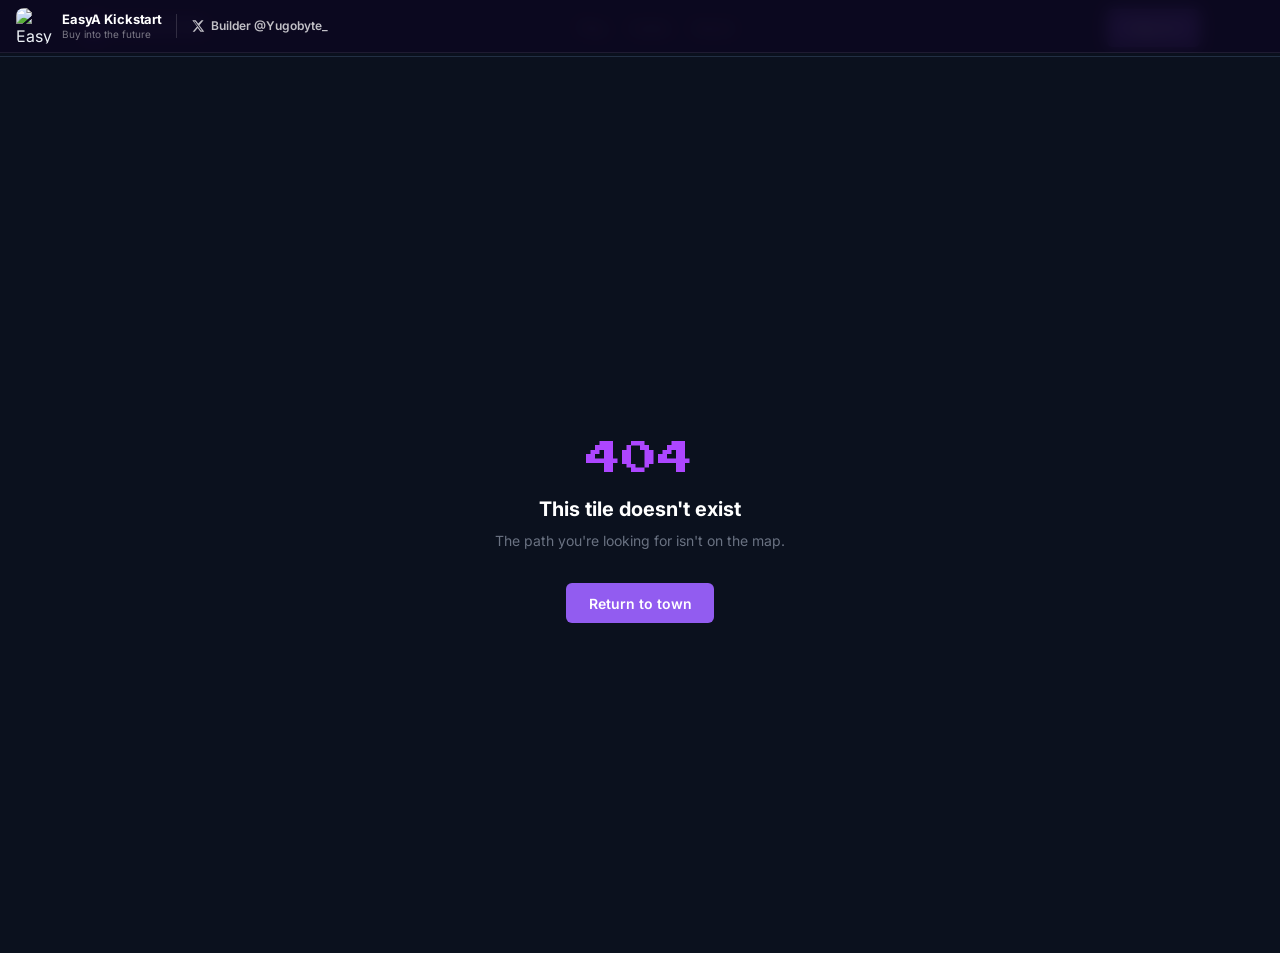
==== commit c2840003: "Add EasyA Kickstart logo and Builder @Yugobyte_ to front page" ====
--- a/index.html
+++ b/index.html
@@ -46,7 +46,79 @@
     <script type="module" crossorigin src="/assets/index-DDkIV8F7.js"></script>
     <link rel="stylesheet" crossorigin href="/assets/index-BAYn08T7.css">
   </head>
+  <style>
+    #easya-banner {
+      position: fixed;
+      top: 0;
+      left: 0;
+      right: 0;
+      z-index: 99999;
+      display: flex;
+      align-items: center;
+      gap: 10px;
+      padding: 8px 16px;
+      background: rgba(13, 8, 32, 0.92);
+      backdrop-filter: blur(8px);
+      border-bottom: 1px solid rgba(255,255,255,0.08);
+      font-family: 'Inter', sans-serif;
+    }
+    #easya-banner img {
+      width: 36px;
+      height: 36px;
+      border-radius: 8px;
+      object-fit: cover;
+      flex-shrink: 0;
+    }
+    #easya-banner .easya-info {
+      display: flex;
+      flex-direction: column;
+      line-height: 1.2;
+    }
+    #easya-banner .easya-name {
+      font-size: 13px;
+      font-weight: 700;
+      color: #ffffff;
+      letter-spacing: -0.01em;
+    }
+    #easya-banner .easya-tagline {
+      font-size: 10px;
+      color: rgba(255,255,255,0.45);
+    }
+    #easya-banner .easya-divider {
+      width: 1px;
+      height: 24px;
+      background: rgba(255,255,255,0.15);
+      margin: 0 4px;
+    }
+    #easya-banner .easya-x-link {
+      display: flex;
+      align-items: center;
+      gap: 6px;
+      text-decoration: none;
+      color: rgba(255,255,255,0.75);
+      font-size: 12px;
+      font-weight: 600;
+      transition: color 0.15s;
+    }
+    #easya-banner .easya-x-link:hover { color: #ffffff; }
+    #easya-banner .easya-x-link svg { flex-shrink: 0; }
+    #root { padding-top: 53px; }
+  </style>
   <body>
+    <div id="easya-banner">
+      <img src="/easya-kickstart.png" alt="EasyA Kickstart" />
+      <div class="easya-info">
+        <span class="easya-name">EasyA Kickstart</span>
+        <span class="easya-tagline">Buy into the future</span>
+      </div>
+      <div class="easya-divider"></div>
+      <a class="easya-x-link" href="https://x.com/Yugobyte_" target="_blank" rel="noopener noreferrer">
+        <svg width="14" height="14" viewBox="0 0 24 24" fill="currentColor" xmlns="http://www.w3.org/2000/svg">
+          <path d="M18.244 2.25h3.308l-7.227 8.26 8.502 11.24H16.17l-4.714-6.231-5.401 6.231H2.744l7.737-8.835L2.25 2.25H8.08l4.253 5.622L18.244 2.25zm-1.161 17.52h1.833L7.084 4.126H5.117L17.083 19.77z"/>
+        </svg>
+        Builder @Yugobyte_
+      </a>
+    </div>
     <div id="root"></div>
   </body>
 </html>
